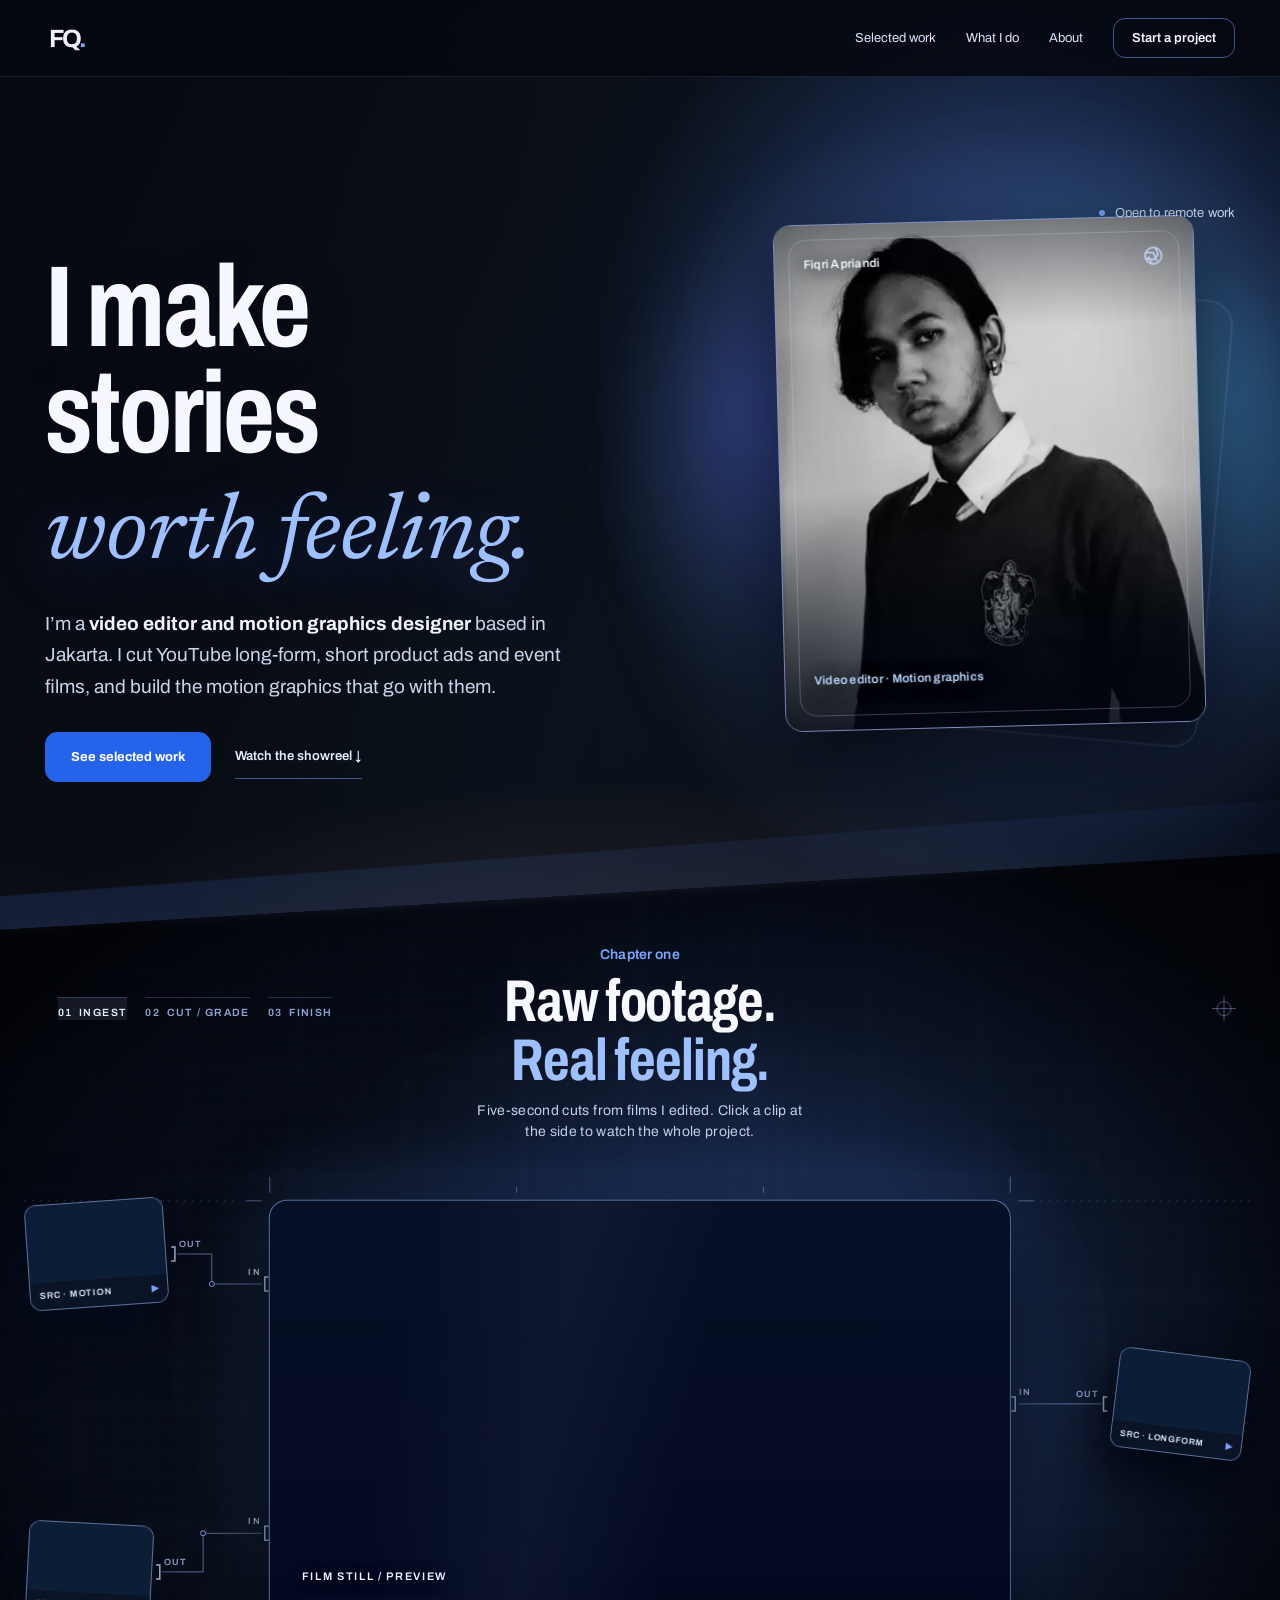
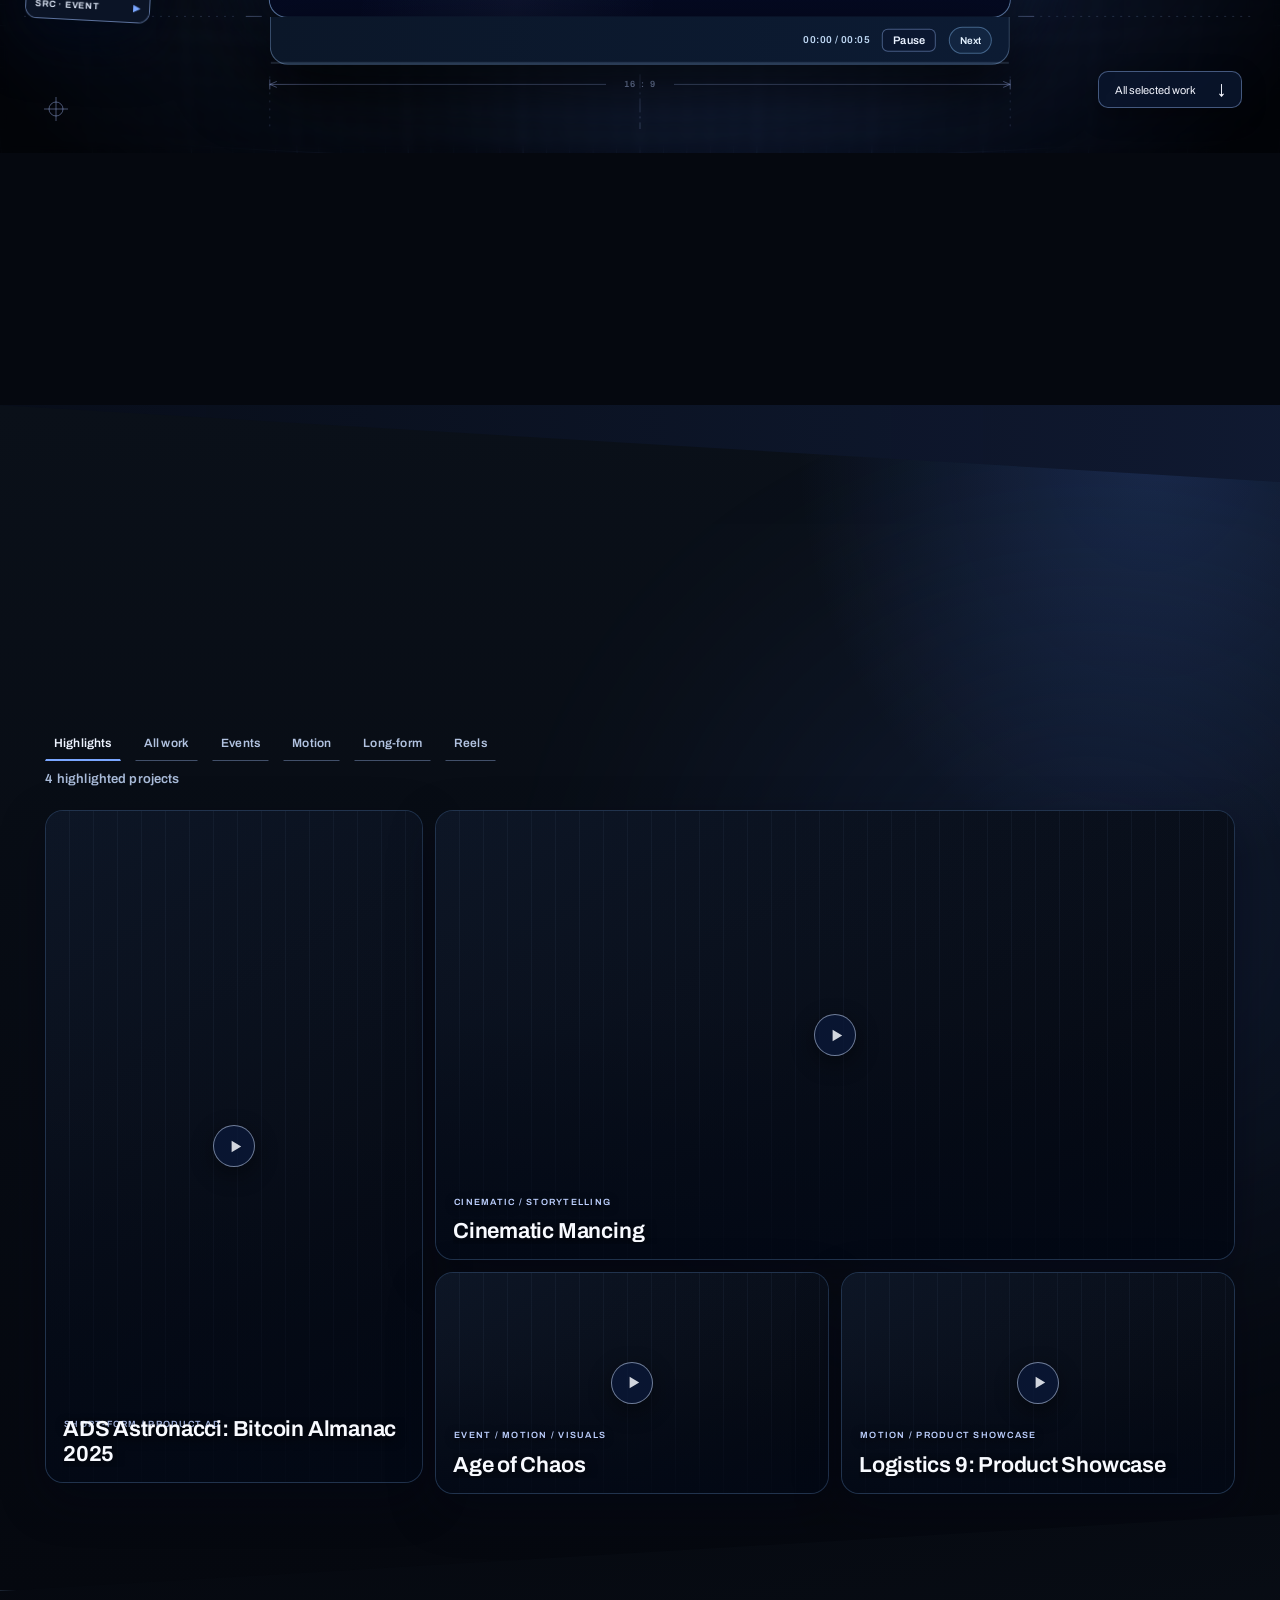
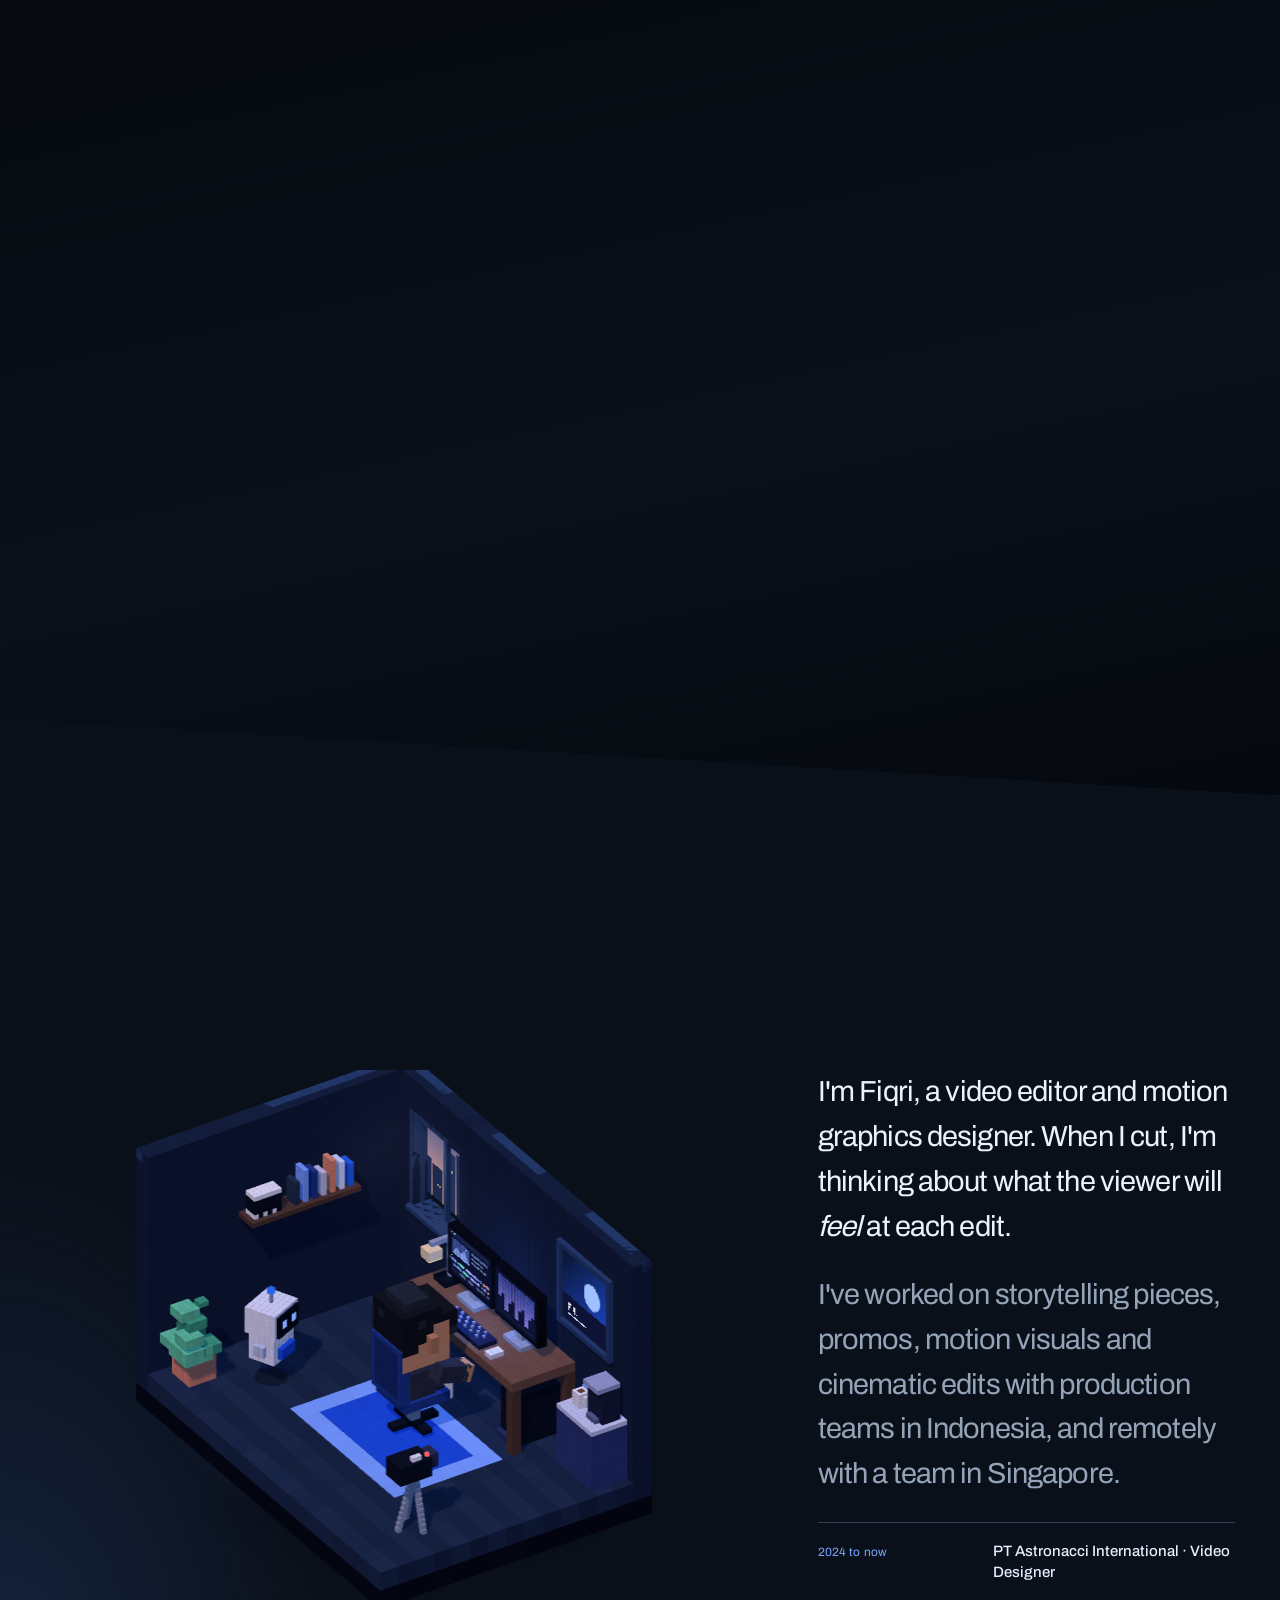
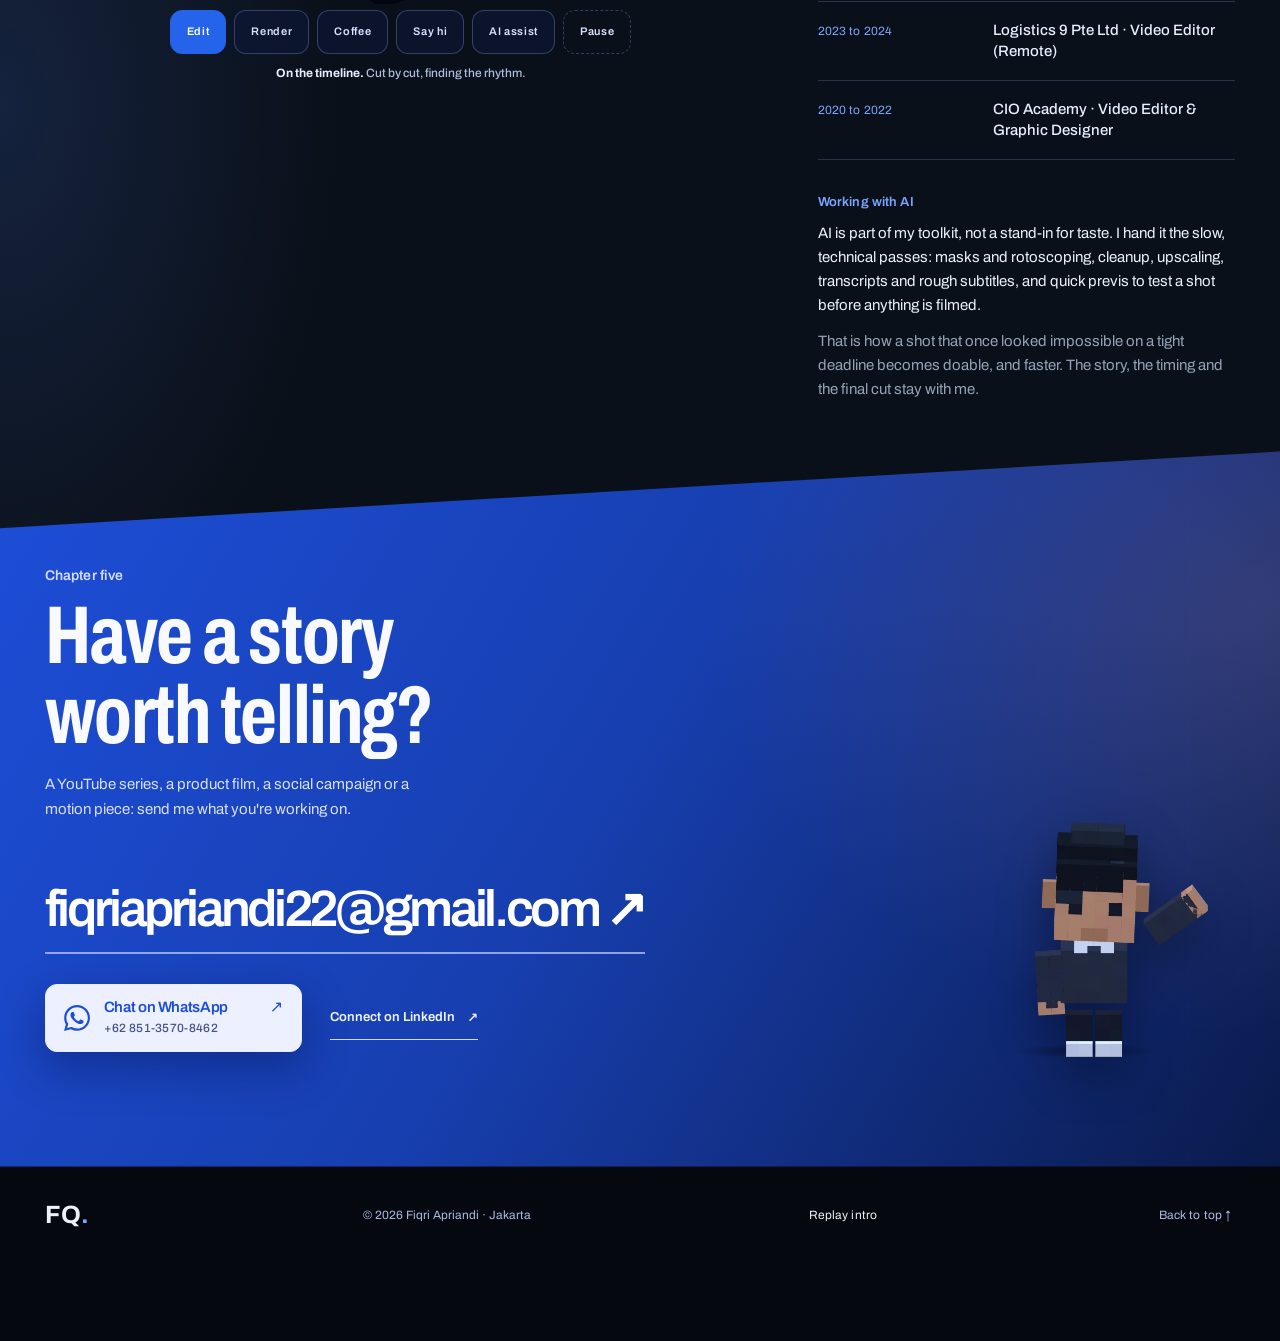
==== index.html @ 91e67065 "Voxel room AI sidekick and a Working with AI note in About A small voxel hover-bot now lives in the " ====
<!doctype html>
<html lang="en"><head>
<meta charset="utf-8"><script>/* Time-of-day mood (dawn / day / dusk / night) from the visitor's clock, set before
paint so there is no flash. ?daypart=day overrides it for review. */(function(){var h=new Date().getHours(),q=/[?&]daypart=(dawn|day|dusk|night)/.exec(location.search);document.documentElement.dataset.daypart=q?q[1]:h>=5&&h<8?"dawn":h>=8&&h<16?"day":h>=16&&h<19?"dusk":"night"})();</script><script>/* Opening titles once per session, never under reduced motion. */(function(){try{if(sessionStorage.getItem("fiqri-intro-seen")==="yes")return}catch(e){}if(matchMedia("(prefers-reduced-motion: reduce)").matches)return;document.documentElement.classList.add("fq-splash-on")})();</script><meta name="viewport" content="width=device-width, initial-scale=1">
<link rel="preconnect" href="https://i.ytimg.com" crossorigin>
<meta name="theme-color" content="#04060a"><meta name="color-scheme" content="dark">
<title>Fiqri Apriandi · Video editor and motion graphics designer, Jakarta</title>
<meta name="description" content="Event films, product ads, YouTube long-form and motion graphics edited by Fiqri Apriandi, a video editor and motion graphics designer in Jakarta, Indonesia.">
<meta name="robots" content="noindex, nofollow">
<meta property="og:title" content="Fiqri Apriandi · Video editor and motion graphics designer"><meta property="og:description" content="Event films, product ads, YouTube long-form and motion graphics, edited in Jakarta."><meta property="og:type" content="website"><meta property="og:url" content="https://fiqriapriandi.art/"><meta property="og:image" content="https://fiqriapriandi.art/assets/og-card.jpg"><meta property="og:image:width" content="1200"><meta property="og:image:height" content="630"><meta property="og:image:alt" content="Fiqri Apriandi, video editor and motion graphics designer: stories worth feeling."><meta name="twitter:card" content="summary_large_image"><meta name="twitter:image" content="https://fiqriapriandi.art/assets/og-card.jpg">
<link rel="icon" type="image/png" sizes="32x32" href="assets/favicon-32.png"><link rel="icon" type="image/png" sizes="192x192" href="assets/icon-192.png"><link rel="apple-touch-icon" href="assets/apple-touch-icon.png">
<link rel="canonical" href="https://fiqriapriandi.art/">
<link rel="preload" href="assets/fonts/archivo-latin-wdth-normal.woff2" as="font" type="font/woff2" crossorigin>
<link rel="stylesheet" href="assets/styles.css?v=f2">
<link rel="stylesheet" href="assets/chapter-one.css?v=f2">
<link rel="stylesheet" href="assets/living-motion.css?v=f2">
<link rel="stylesheet" href="assets/refinement.css?v=f2">
<link rel="stylesheet" href="assets/gallery-rebuild.css?v=1.3.1g">
<link rel="stylesheet" href="assets/chapter-montage.css?v=1.3.2g">
<link rel="preconnect" href="https://www.youtube-nocookie.com" crossorigin>
<link rel="stylesheet" href="assets/showreel-clean.css?v=1.7.1g">
<link rel="stylesheet" href="assets/contact-whatsapp.css?v=1.9.0g">
<link rel="stylesheet" href="assets/mobile-polish.css?v=2.0.0g">
<link rel="stylesheet" href="assets/portrait-flip.css?v=1.1.0g">
<link rel="stylesheet" href="assets/easter-eggs.css?v=1.0.0g">
<link rel="stylesheet" href="assets/color-study-01.css?v=1.0.1g">
<link rel="stylesheet" href="assets/premium-restraint.css?v=2.2.0g">
<link rel="stylesheet" href="assets/electric-cinema.css?v=3.1.0g">
<link rel="stylesheet" href="assets/creators-lab.css?v=1.0.0g">
<link rel="stylesheet" href="assets/craft-refinement.css?v=2.1.0g">
<link rel="stylesheet" href="assets/chapter-blueprint.css?v=1.3.0g">
<link rel="stylesheet" href="assets/voxel-studio.css?v=1.1.0g">
<link rel="stylesheet" href="assets/design-system.css?v=1.3.4p">
<link rel="stylesheet" href="assets/editor-shuttle.css?v=1.0.0">
<link rel="stylesheet" href="assets/section-cuts.css?v=2.0.0">
<link rel="stylesheet" href="assets/splash.css?v=2.0.3p">



<script type="application/ld+json">{"@context":"https://schema.org","@type":"Person","name":"Fiqri Apriandi","jobTitle":"Video Editor and Motion Graphics Designer","homeLocation":{"@type":"Place","name":"Jakarta, Indonesia"},"sameAs":["https://www.linkedin.com/in/fiqri-apriandi-7a69021a4"]}</script>
<script defer src="assets/main.js?v=2.4.0"></script>
<script defer src="assets/chapter-one.js?v=1.6.1"></script>
<script defer src="assets/living-motion.js"></script>
<script defer src="assets/portrait-flip.js?v=1.0.0"></script>
<script defer src="assets/work-gallery.js?v=1.9.0"></script><script defer src="assets/reel-native.js?v=1.0.0"></script><script defer src="assets/chapter-montage.js?v=1.11.0"></script>
<script defer src="assets/easter-eggs.js?v=1.0.0"></script>
<script defer src="assets/electric-cinema.js?v=3.0.0"></script>
<script defer src="assets/creators-lab.js?v=3.3.0"></script>
<script defer src="assets/chapter-blueprint.js?v=1.3.0"></script>
<script defer src="assets/cameos.js?v=2.0.0"></script>
<script defer src="assets/grade-compare.js?v=1.0.0"></script>
<script defer src="assets/editor-shuttle.js?v=1.0.1"></script>
<script defer src="assets/section-cuts.js?v=2.0.0"></script></head>
<body id="top">
<a class="skip" href="#main">Skip to main content</a><div id="progress" class="progress" aria-hidden="true"></div>
<div id="intro" class="fq-splash" aria-label="Opening titles" hidden>
  <div class="fq-splash__half fq-splash__half--top" aria-hidden="true"></div>
  <div class="fq-splash__half fq-splash__half--bottom" aria-hidden="true"></div>
  <div class="fq-splash__stage" aria-hidden="true">
    <div class="fq-splash__topline"><span class="fq-splash__file">fiqri_portfolio_FINAL_final_v7.mp4</span><span class="fq-splash__tc" id="fq-splash-tc">00:00:00:00</span></div>
    <p class="fq-splash__name">Fiqri Apriandi</p>
    <div class="fq-splash__timeline">
      <div class="fq-splash__track"><span class="fq-splash__label">V2</span><span class="fq-splash__lane"><i class="fq-clip fq-clip--title">Title · Fiqri Apriandi</i></span></div>
      <div class="fq-splash__track"><span class="fq-splash__label">V1</span><span class="fq-splash__lane"><i class="fq-clip fq-clip--a"></i><i class="fq-clip fq-clip--b"></i><i class="fq-clip fq-clip--boring">boring part</i><i class="fq-clip fq-clip--c"></i><i class="fq-clip fq-clip--d"></i></span></div>
      <div class="fq-splash__track"><span class="fq-splash__label">A1</span><span class="fq-splash__lane"><i class="fq-clip fq-clip--audio"></i></span></div>
      <span class="fq-splash__heads"><i class="fq-splash__playhead"></i><i class="fq-splash__razor"><svg viewBox="0 0 24 24" width="26" height="26" aria-hidden="true"><g fill="none" stroke="#04060a" stroke-width="4.5" stroke-linecap="round"><circle cx="6" cy="18" r="3"/><circle cx="18" cy="18" r="3"/><path d="M8.2 15.8 18 3M15.8 15.8 6 3"/></g><g fill="none" stroke="#cfe0ff" stroke-width="2" stroke-linecap="round"><circle cx="6" cy="18" r="3"/><circle cx="18" cy="18" r="3"/><path d="M8.2 15.8 18 3M15.8 15.8 6 3"/></g></svg></i></span>
    </div>
    <div class="fq-splash__status"><span id="fq-splash-status">Importing way too much b-roll…</span><span id="fq-splash-pct"></span></div>
    <div class="fq-splash__render"><i></i></div>
  </div>
  <button class="fq-splash__skip" id="skip-intro" type="button">Skip</button>
</div>
<header class="topbar"><div class="shell topinner"><a href="#top" class="logo" aria-label="Fiqri Apriandi home">FQ<i>.</i></a><button id="mobile-menu" class="mobile-menu" type="button" aria-controls="navlinks" aria-expanded="false">Menu</button><nav id="navlinks" class="links" aria-label="Primary navigation"><a href="#work">Selected work</a><a href="#expertise">What I do</a><a href="#about">About</a><a class="nav-cta" href="#contact">Start a project</a></nav></div></header>
<main id="main">
<section class="hero"><div class="hero-ambience" aria-hidden="true"><div class="hero-blob a"></div><div class="hero-blob b"></div></div><div class="shell"><div class="hero-top"><span class="available"><i class="dot" aria-hidden="true"></i> Open to remote work</span></div>
<div class="hero-grid"><div><h1><span class="hero-line">I make</span><span class="hero-line">stories</span><span class="hero-line"><em>worth feeling.</em></span></h1><p>I’m a <strong>video editor and motion graphics designer</strong> based in Jakarta. I cut YouTube long-form, short product ads and event films, and build the motion graphics that go with them.</p><div class="actions"><a class="button" href="#work">See selected work</a><a class="simple-link" href="#cinema-wrap">Watch the showreel ↓</a></div></div>
<div class="poster hero-photo-stage" aria-label="Portrait and visual storytelling disciplines">
  <div class="portrait-halo portrait-halo--a" aria-hidden="true"></div>
  <div class="portrait-halo portrait-halo--b" aria-hidden="true"></div>
  <div class="portrait-card" data-photo-tilt>
    <div class="portrait-card__rotator">
      <div class="portrait-card__face portrait-card__face--front" aria-hidden="false">
        <div class="portrait-card__photo">
          <img src="assets/fiqri-portrait-bw.webp" width="520" height="630" alt="Black-and-white portrait of Fiqri Apriandi" fetchpriority="high" loading="eager" decoding="async">
        </div>
        <div class="portrait-card__glare" aria-hidden="true"></div>
        <div class="portrait-card__outline" aria-hidden="true"></div>
        <div class="portrait-card__heading">
          <span>Fiqri Apriandi</span>
          <svg viewBox="0 0 24 24" width="22" height="22" fill="none" stroke="currentColor" stroke-width="1.6" stroke-linecap="round" stroke-linejoin="round" aria-hidden="true"><circle cx="12" cy="12" r="9"/><path d="m14.5 3.5 2.8 7.5-5.2 5.3-8.6-1.2M3.8 8.2l8.3.6 3.7 8.6M10 20.7l-3.3-7.5"/></svg>
        </div>
        <div class="portrait-card__foot">
          <span>Video editor · Motion graphics</span>
        </div>
      </div>
      <div class="portrait-card__face portrait-card__face--back" aria-hidden="true">
        <p class="portrait-card__back-line">Just a person who loves the art of life.</p>
      </div>
    </div>
    <button class="portrait-card__flip-button" type="button" aria-pressed="false" aria-label="Flip Fiqri's portrait to read a personal note"></button>
  </div>
  <div class="portrait-skills" aria-label="Creative practice">
    <div class="portrait-skill"><svg viewBox="0 0 24 24" fill="none" stroke="currentColor" stroke-width="1.8" stroke-linecap="round" stroke-linejoin="round" aria-hidden="true"><rect x="3" y="5" width="18" height="14" rx="2"/><path d="M7 5 9 2h6l2 3M12 10a3 3 0 1 0 0 6 3 3 0 0 0 0-6"/></svg><span>Capture</span></div>
    <div class="portrait-skill"><svg viewBox="0 0 24 24" fill="none" stroke="currentColor" stroke-width="1.8" stroke-linecap="round" stroke-linejoin="round" aria-hidden="true"><rect x="3" y="4" width="18" height="16" rx="2"/><path d="M7 4v16M17 4v16M3 9h4M3 15h4M17 9h4M17 15h4"/></svg><span>Edit</span></div>
    <div class="portrait-skill"><svg viewBox="0 0 24 24" fill="none" stroke="currentColor" stroke-width="1.8" stroke-linecap="round" stroke-linejoin="round" aria-hidden="true"><path d="M12 2 9 9l-7 3 7 3 3 7 3-7 7-3-7-3z"/></svg><span>Animate</span></div>
  </div>
</div></div></div></section>
<div class="fq-cut" data-dir="left" aria-hidden="true"><i class="fq-cut__plane"></i></div>
<section class="cinema-wrap" id="cinema-wrap" aria-labelledby="cinema-title">
  <div class="cinema-stick">
    <div class="cinema-atmosphere" aria-hidden="true">
      <span class="cinema-orbit cinema-orbit-one"></span>
      <span class="cinema-orbit cinema-orbit-two"></span>
      <span class="cinema-light-streak cinema-light-streak-a"></span>
      <span class="cinema-light-streak cinema-light-streak-b"></span>
      <span class="cinema-spark cinema-spark-a"></span>
      <span class="cinema-spark cinema-spark-b"></span>
    </div>
    <header class="cinema-copy">
      <span class="eyebrow accent cinema-copy-line chapter-mark">Chapter one</span>
      <h2 id="cinema-title"><span class="cinema-copy-line">Raw footage.</span><span class="cinema-copy-line accent">Real feeling.</span></h2>
      <p class="cinema-deck cinema-copy-line">Five-second cuts from films I edited. Click a clip at the side to watch the whole project.</p>
    </header>
    <div class="fq-blueprint" data-phase="capture" aria-label="Production blueprint: each source clip is cut into the main film.">
      <!-- Connectors are measured from the real thumbnails and film frame by
           assets/chapter-blueprint.js, so they stay attached at every size. -->
      <svg class="fq-blueprint__schematic fq-blueprint__links" aria-hidden="true" focusable="false" xmlns="http://www.w3.org/2000/svg"></svg>
      <div class="fq-blueprint__sequence" role="list" aria-label="Editing process advances as you scroll">
        <span role="listitem" data-blueprint-step="capture">01  INGEST</span>
        <span role="listitem" data-blueprint-step="craft">02  CUT / GRADE</span>
        <span role="listitem" data-blueprint-step="deliver">03  FINISH</span>
      </div>
    </div>
    <div class="cinema-frame showreel-shell" aria-label="Five-second random excerpts from Fiqri\u0027s video portfolio" data-video-src="">
      <div class="showreel-visual">
        <div class="showreel-montage" role="group" aria-label="Random samples from published video projects">
          <div class="montage-fallback" aria-hidden="true"></div>
          <div class="montage-stream montage-stream--a" aria-hidden="true"><div id="montage-real-a"></div></div>
          <div class="montage-stream montage-stream--b" aria-hidden="true"><div id="montage-real-b"></div></div>
        </div>
      </div>
      <div class="montage-overlay">
        <div class="montage-title" aria-live="polite"></div>
        <div class="montage-actions">
          <span class="montage-timestamp" aria-label="Preview duration">00:00 / 00:05</span>
          <button type="button" class="montage-pause" aria-pressed="false" aria-label="Pause the previews"><span aria-hidden="true">Pause</span></button><button type="button" class="montage-skip" aria-label="Skip to another project"><span aria-hidden="true">Next</span></button>
        </div>
        <div class="montage-progress" role="progressbar" aria-label="Preview progress" aria-valuemin="0" aria-valuemax="5" aria-valuenow="0"><span></span></div>
      </div>
    </div>
    <div class="float-reel-card float-reel-card--one" data-project-link="bitcoin-almanac" data-float-depth="1">
      <div class="float-reel-card__inner">
        <div class="float-reel-card__media float-reel-card__media--product" data-video-src="">
          <img class="float-reel-card__poster" width="480" height="360" src="https://i.ytimg.com/vi/DkounxK31EU/hqdefault.jpg" alt="" loading="lazy" decoding="async">
          <video muted loop playsinline preload="none" hidden aria-hidden="true"></video>
          <div class="float-reel-card__placeholder"><span class="float-geometric float-geometric--book" aria-hidden="true"></span></div>
        </div>
        <div class="float-reel-card__meta"><span>SRC · MOTION</span><span class="float-reel-card__go" aria-hidden="true">▶</span></div>
        <button class="float-reel-card__open" type="button" data-open-project="bitcoin-almanac" aria-label="Watch product motion: ADS Astronacci: Bitcoin Almanac 2025"></button>
      </div>
    </div>
    <div class="float-reel-card float-reel-card--two" data-project-link="cinematic-mancing" data-float-depth="2">
      <div class="float-reel-card__inner">
        <div class="float-reel-card__media float-reel-card__media--story" data-video-src="">
          <img class="float-reel-card__poster" width="480" height="360" src="https://i.ytimg.com/vi/c7GCJP2GcEE/hqdefault.jpg" alt="" loading="lazy" decoding="async">
          <video muted loop playsinline preload="none" hidden aria-hidden="true"></video>
          <div class="float-reel-card__placeholder"><span class="float-geometric float-geometric--story" aria-hidden="true"></span></div>
        </div>
        <div class="float-reel-card__meta"><span>SRC · LONGFORM</span><span class="float-reel-card__go" aria-hidden="true">▶</span></div>
        <button class="float-reel-card__open" type="button" data-open-project="cinematic-mancing" aria-label="Watch editorial story: Cinematic Mancing"></button>
      </div>
    </div>
    <div class="float-reel-card float-reel-card--three" data-project-link="age-of-chaos" data-float-depth="3">
      <div class="float-reel-card__inner">
        <div class="float-reel-card__media float-reel-card__media--event" data-video-src="">
          <img class="float-reel-card__poster" width="480" height="360" src="https://i.ytimg.com/vi/c9wCgrjlUhk/hqdefault.jpg" alt="" loading="lazy" decoding="async">
          <video muted loop playsinline preload="none" hidden aria-hidden="true"></video>
          <div class="float-reel-card__placeholder"><span class="float-geometric float-geometric--event" aria-hidden="true"></span></div>
        </div>
        <div class="float-reel-card__meta"><span>SRC · EVENT</span><span class="float-reel-card__go" aria-hidden="true">▶</span></div>
        <button class="float-reel-card__open" type="button" data-open-project="age-of-chaos" aria-label="Explore event film: Age of Chaos"></button>
      </div>
    </div>
    <div class="cinema-footer">
      
      <a class="cinema-view-work" href="#work">All selected work <span aria-hidden="true">↓</span></a>
      
    </div>
  </div>
</section>
<div class="fq-cut" data-dir="right" aria-hidden="true"><i class="fq-cut__plane"></i></div>
<section class="section selected-work gallery-collage" id="work" data-gallery-mode="highlights" aria-labelledby="work-title">
  <div class="shell">
    <div class="section-header reveal">
      <div><span class="eyebrow accent chapter-mark">Chapter two</span><h2 id="work-title">Work that<br>moves people.</h2></div>
      <p class="section-lead">Event visuals, product ads, YouTube long-form and short reels, made with teams in Indonesia and Singapore.</p>
    </div>
    <div class="filterbar" role="group" aria-label="Filter portfolio projects">
      <button class="filter" type="button" aria-pressed="true" data-filter="highlights">Highlights</button>
      <button class="filter" type="button" aria-pressed="false" data-filter="all">All work</button>
      <button class="filter" type="button" aria-pressed="false" data-filter="event">Events</button>
      <button class="filter" type="button" aria-pressed="false" data-filter="motion">Motion</button>
      <button class="filter" type="button" aria-pressed="false" data-filter="longform">Long-form</button>
      <button class="filter" type="button" aria-pressed="false" data-filter="reels">Reels</button>
    </div>
    <p class="work-filter-status" aria-live="polite"><span id="work-count">4</span><span data-count-label> highlighted projects</span></p>
    <div class="work-grid">
<article class="work-card reveal is-featured" data-project="bitcoin-almanac" data-categories="reels motion" data-featured="true" data-format="portrait" data-type="video" data-title="ADS Astronacci: Bitcoin Almanac 2025" data-status="published">
  <div class="work-media book" data-video-src="" data-poster-src="https://i.ytimg.com/vi/DkounxK31EU/maxresdefault.jpg" data-youtube-id="DkounxK31EU" data-youtube-start="0">
    <img class="work-poster" width="1280" height="720" src="https://i.ytimg.com/vi/DkounxK31EU/maxresdefault.jpg" alt="" loading="eager" decoding="async" data-youtube-thumb="DkounxK31EU">
    <span class="work-play-cue" aria-hidden="true"><svg viewBox="0 0 24 24" width="24" height="24"><path d="m9 6 10 6-10 6z" fill="currentColor"/></svg></span>
    <video class="project-video" muted playsinline loop preload="none" hidden aria-hidden="true"></video>
    <span class="serial">SHORT-FORM / PRODUCT AD</span>
    <div class="art">ADS Astronacci<br><small>Bitcoin Almanac 2025</small></div>
    <span class="work-media-action" aria-hidden="true">Watch video</span>
    <button class="work-trigger" type="button" data-open="video" aria-label="Watch video: ADS Astronacci: Bitcoin Almanac 2025"></button>
  </div>
  <div class="work-meta"><span>SHORT-FORM / PRODUCT AD</span><span>2025</span></div>
  <div class="work-titleline"><h3>ADS Astronacci: Bitcoin Almanac 2025</h3><span class="work-featured">Highlight</span></div>
  <p>Product-focused short-form edit featuring the Bitcoin Almanac campaign.</p>
</article>
<article class="work-card reveal is-featured" data-project="cinematic-mancing" data-categories="longform" data-featured="true" data-format="landscape" data-type="video" data-title="Cinematic Mancing" data-status="published">
  <div class="work-media story" data-video-src="" data-poster-src="https://i.ytimg.com/vi/c7GCJP2GcEE/maxresdefault.jpg" data-youtube-id="c7GCJP2GcEE" data-youtube-start="0">
    <img class="work-poster" width="1280" height="720" src="https://i.ytimg.com/vi/c7GCJP2GcEE/maxresdefault.jpg" alt="" loading="eager" decoding="async" data-youtube-thumb="c7GCJP2GcEE">
    <span class="work-play-cue" aria-hidden="true"><svg viewBox="0 0 24 24" width="24" height="24"><path d="m9 6 10 6-10 6z" fill="currentColor"/></svg></span>
    <video class="project-video" muted playsinline loop preload="none" hidden aria-hidden="true"></video>
    <span class="serial">CINEMATIC / STORYTELLING</span>
    <div class="art">Cinematic Mancing</div>
    <span class="work-media-action" aria-hidden="true">Watch video</span>
    <button class="work-trigger" type="button" data-open="video" aria-label="Watch video: Cinematic Mancing"></button>
  </div>
  <div class="work-meta"><span>CINEMATIC / STORYTELLING</span><span>VIDEO</span></div>
  <div class="work-titleline"><h3>Cinematic Mancing</h3><span class="work-featured">Highlight</span></div>
  <p>A cinematic long-form video driven by visual rhythm and atmosphere.</p>
</article>
<article class="work-card reveal is-featured" data-project="age-of-chaos" data-categories="event motion" data-featured="true" data-format="event" data-type="event" data-title="Age of Chaos" data-status="published">
  <div class="work-media event" data-video-src="" data-poster-src="https://i.ytimg.com/vi/c9wCgrjlUhk/maxresdefault.jpg" data-youtube-id="c9wCgrjlUhk" data-youtube-start="0">
    <img class="work-poster" width="1280" height="720" src="https://i.ytimg.com/vi/c9wCgrjlUhk/maxresdefault.jpg" alt="" loading="eager" decoding="async" data-youtube-thumb="c9wCgrjlUhk">
    <span class="work-play-cue" aria-hidden="true"><svg viewBox="0 0 24 24" width="24" height="24"><path d="m9 6 10 6-10 6z" fill="currentColor"/></svg></span>
    <video class="project-video" muted playsinline loop preload="none" hidden aria-hidden="true"></video>
    <span class="serial">EVENT / MOTION / VISUALS</span>
    <div class="art">Age of Chaos</div>
    <span class="work-media-action" aria-hidden="true">Open event</span>
    <button class="work-trigger" type="button" data-open="event" aria-label="Explore event: Age of Chaos"></button>
  </div>
  <div class="work-meta"><span>EVENT / MOTION / VISUALS</span><span>2025</span></div>
  <div class="work-titleline"><h3>Age of Chaos</h3><span class="work-featured">Highlight</span></div>
  <p>Event banner film, stage imagery and crew documentation in one project.</p>
</article>
<article class="work-card reveal is-featured" data-project="logistics-nine" data-categories="motion" data-featured="true" data-format="landscape" data-type="video" data-title="Logistics 9: Product Showcase" data-status="published">
  <div class="work-media logistics" data-video-src="" data-poster-src="https://i.ytimg.com/vi/kEtoqcHMs1c/maxresdefault.jpg" data-youtube-id="kEtoqcHMs1c" data-youtube-start="0">
    <img class="work-poster" width="1280" height="720" src="https://i.ytimg.com/vi/kEtoqcHMs1c/maxresdefault.jpg" alt="" loading="eager" decoding="async" data-youtube-thumb="kEtoqcHMs1c">
    <span class="work-play-cue" aria-hidden="true"><svg viewBox="0 0 24 24" width="24" height="24"><path d="m9 6 10 6-10 6z" fill="currentColor"/></svg></span>
    <video class="project-video" muted playsinline loop preload="none" hidden aria-hidden="true"></video>
    <span class="serial">MOTION / PRODUCT SHOWCASE</span>
    <div class="art">Logistics 9<br><small>Product Showcase</small></div>
    <span class="work-media-action" aria-hidden="true">Watch video</span>
    <button class="work-trigger" type="button" data-open="video" aria-label="Watch video: Logistics 9: Product Showcase"></button>
  </div>
  <div class="work-meta"><span>MOTION / PRODUCT SHOWCASE</span><span>2023–2024</span></div>
  <div class="work-titleline"><h3>Logistics 9: Product Showcase</h3><span class="work-featured">Highlight</span></div>
  <p>Product showcase and branded motion editing for Logistics 9.</p>
</article>
<article class="work-card reveal" hidden data-project="yiwu-market-tour" data-categories="longform" data-featured="false" data-format="landscape" data-type="video" data-title="Logistics 9: Yiwu Market Tour VLOG" data-status="published">
  <div class="work-media logistics" data-video-src="" data-poster-src="https://i.ytimg.com/vi/X4biFwBPwRg/maxresdefault.jpg" data-youtube-id="X4biFwBPwRg" data-youtube-start="0">
    <img class="work-poster" width="1280" height="720" src="https://i.ytimg.com/vi/X4biFwBPwRg/maxresdefault.jpg" alt="" loading="lazy" decoding="async" data-youtube-thumb="X4biFwBPwRg">
    <span class="work-play-cue" aria-hidden="true"><svg viewBox="0 0 24 24" width="24" height="24"><path d="m9 6 10 6-10 6z" fill="currentColor"/></svg></span>
    <video class="project-video" muted playsinline loop preload="none" hidden aria-hidden="true"></video>
    <span class="serial">VLOG / LONG-FORM</span>
    <div class="art">Logistics 9<br><small>Yiwu Market Tour VLOG</small></div>
    <span class="work-media-action" aria-hidden="true">Watch video</span>
    <button class="work-trigger" type="button" data-open="video" aria-label="Watch video: Logistics 9: Yiwu Market Tour VLOG"></button>
  </div>
  <div class="work-meta"><span>VLOG / LONG-FORM</span><span>VIDEO</span></div>
  <div class="work-titleline"><h3>Logistics 9: Yiwu Market Tour VLOG</h3></div>
  <p>Yiwu market tour VLOG for Logistics 9.</p>
</article>
<article class="work-card reveal" hidden data-project="astronacci-nfp" data-categories="reels" data-featured="false" data-format="portrait" data-type="video" data-title="Astronacci: NFP 100%" data-status="published">
  <div class="work-media shorts" data-video-src="" data-poster-src="https://i.ytimg.com/vi/E2D5KPuhug0/maxresdefault.jpg" data-youtube-id="E2D5KPuhug0" data-youtube-start="0">
    <img class="work-poster" width="1280" height="720" src="https://i.ytimg.com/vi/E2D5KPuhug0/maxresdefault.jpg" alt="" loading="lazy" decoding="async" data-youtube-thumb="E2D5KPuhug0">
    <span class="work-play-cue" aria-hidden="true"><svg viewBox="0 0 24 24" width="24" height="24"><path d="m9 6 10 6-10 6z" fill="currentColor"/></svg></span>
    <video class="project-video" muted playsinline loop preload="none" hidden aria-hidden="true"></video>
    <span class="serial">REELS / ASTRONACCI</span>
    <div class="art">Astronacci<br><small>NFP 100%</small></div>
    <span class="work-media-action" aria-hidden="true">Watch video</span>
    <button class="work-trigger" type="button" data-open="video" aria-label="Watch video: Astronacci: NFP 100%"></button>
  </div>
  <div class="work-meta"><span>REELS / ASTRONACCI</span><span>VIDEO</span></div>
  <div class="work-titleline"><h3>Astronacci: NFP 100%</h3></div>
  <p>Instagram Reels edit around the NFP 100% topic.</p>
</article>
<article class="work-card reveal" hidden data-project="garden-set" data-categories="reels" data-featured="false" data-format="portrait" data-type="video" data-title="Logistics 9: Garden Set" data-status="published">
  <div class="work-media logistics" data-video-src="" data-poster-src="https://i.ytimg.com/vi/wvAc12hybog/maxresdefault.jpg" data-youtube-id="wvAc12hybog" data-youtube-start="0">
    <img class="work-poster" width="1280" height="720" src="https://i.ytimg.com/vi/wvAc12hybog/maxresdefault.jpg" alt="" loading="lazy" decoding="async" data-youtube-thumb="wvAc12hybog">
    <span class="work-play-cue" aria-hidden="true"><svg viewBox="0 0 24 24" width="24" height="24"><path d="m9 6 10 6-10 6z" fill="currentColor"/></svg></span>
    <video class="project-video" muted playsinline loop preload="none" hidden aria-hidden="true"></video>
    <span class="serial">SHOWREEL / SHORT-FORM</span>
    <div class="art">Logistics 9<br><small>Garden Set</small></div>
    <span class="work-media-action" aria-hidden="true">Watch video</span>
    <button class="work-trigger" type="button" data-open="video" aria-label="Watch video: Logistics 9: Garden Set"></button>
  </div>
  <div class="work-meta"><span>SHOWREEL / SHORT-FORM</span><span>VIDEO</span></div>
  <div class="work-titleline"><h3>Logistics 9: Garden Set</h3></div>
  <p>Vertical product reel featuring a garden set.</p>
</article>
<article class="work-card reveal" hidden data-project="custom-packaging" data-categories="reels" data-featured="false" data-format="portrait" data-type="video" data-title="Logistics 9: Custom Packaging" data-status="published">
  <div class="work-media logistics" data-video-src="" data-poster-src="https://i.ytimg.com/vi/9IurjSDUGdQ/maxresdefault.jpg" data-youtube-id="9IurjSDUGdQ" data-youtube-start="0">
    <img class="work-poster" width="1280" height="720" src="https://i.ytimg.com/vi/9IurjSDUGdQ/maxresdefault.jpg" alt="" loading="lazy" decoding="async" data-youtube-thumb="9IurjSDUGdQ">
    <span class="work-play-cue" aria-hidden="true"><svg viewBox="0 0 24 24" width="24" height="24"><path d="m9 6 10 6-10 6z" fill="currentColor"/></svg></span>
    <video class="project-video" muted playsinline loop preload="none" hidden aria-hidden="true"></video>
    <span class="serial">SHOWREEL / SHORT-FORM</span>
    <div class="art">Logistics 9<br><small>Custom Packaging</small></div>
    <span class="work-media-action" aria-hidden="true">Watch video</span>
    <button class="work-trigger" type="button" data-open="video" aria-label="Watch video: Logistics 9: Custom Packaging"></button>
  </div>
  <div class="work-meta"><span>SHOWREEL / SHORT-FORM</span><span>VIDEO</span></div>
  <div class="work-titleline"><h3>Logistics 9: Custom Packaging</h3></div>
  <p>Vertical product reel featuring custom packaging.</p>
</article>
<article class="work-card reveal" hidden data-project="counter-trend" data-categories="event motion" data-featured="false" data-format="event" data-type="event" data-title="Counter Trend" data-status="published">
  <div class="work-media event" data-video-src="" data-poster-src="https://i.ytimg.com/vi/e4LDw8UeBVM/maxresdefault.jpg" data-youtube-id="e4LDw8UeBVM" data-youtube-start="0">
    <img class="work-poster" width="1280" height="720" src="https://i.ytimg.com/vi/e4LDw8UeBVM/maxresdefault.jpg" alt="" loading="lazy" decoding="async" data-youtube-thumb="e4LDw8UeBVM">
    <span class="work-play-cue" aria-hidden="true"><svg viewBox="0 0 24 24" width="24" height="24"><path d="m9 6 10 6-10 6z" fill="currentColor"/></svg></span>
    <video class="project-video" muted playsinline loop preload="none" hidden aria-hidden="true"></video>
    <span class="serial">EVENT / LOOP / TALKSHOW</span>
    <div class="art">Counter Trend</div>
    <span class="work-media-action" aria-hidden="true">Open event</span>
    <button class="work-trigger" type="button" data-open="event" aria-label="Explore event: Counter Trend"></button>
  </div>
  <div class="work-meta"><span>EVENT / LOOP / TALKSHOW</span><span>VIDEO</span></div>
  <div class="work-titleline"><h3>Counter Trend</h3></div>
  <p>Looping event visuals, speaker segment, talkshow content, and venue documentation.</p>
</article>
<article class="work-card reveal" hidden data-project="heavenly-whisper" data-categories="event motion" data-featured="false" data-format="event" data-type="event" data-title="Heavenly Whisper" data-status="published">
  <div class="work-media premiere" data-video-src="" data-poster-src="https://i.ytimg.com/vi/ydwCKwjdPHI/maxresdefault.jpg" data-youtube-id="ydwCKwjdPHI" data-youtube-start="0">
    <img class="work-poster" width="1280" height="720" src="https://i.ytimg.com/vi/ydwCKwjdPHI/maxresdefault.jpg" alt="" loading="lazy" decoding="async" data-youtube-thumb="ydwCKwjdPHI">
    <span class="work-play-cue" aria-hidden="true"><svg viewBox="0 0 24 24" width="24" height="24"><path d="m9 6 10 6-10 6z" fill="currentColor"/></svg></span>
    <video class="project-video" muted playsinline loop preload="none" hidden aria-hidden="true"></video>
    <span class="serial">EVENT / BUMPER / MUSIC VIDEO</span>
    <div class="art">Heavenly Whisper</div>
    <span class="work-media-action" aria-hidden="true">Open event</span>
    <button class="work-trigger" type="button" data-open="event" aria-label="Explore event: Heavenly Whisper"></button>
  </div>
  <div class="work-meta"><span>EVENT / BUMPER / MUSIC VIDEO</span><span>VIDEO</span></div>
  <div class="work-titleline"><h3>Heavenly Whisper</h3></div>
  <p>Event bumper and accompanying music video in one project.</p>
</article>
<article class="work-card reveal" hidden data-project="ihsg-the-movie" data-categories="longform" data-featured="false" data-format="landscape" data-type="video" data-title="IHSG The Movie" data-status="published">
  <div class="work-media story" data-video-src="" data-poster-src="https://i.ytimg.com/vi/a4KcABEH4XI/maxresdefault.jpg" data-youtube-id="a4KcABEH4XI" data-youtube-start="14">
    <img class="work-poster" width="1280" height="720" src="https://i.ytimg.com/vi/a4KcABEH4XI/maxresdefault.jpg" alt="" loading="lazy" decoding="async" data-youtube-thumb="a4KcABEH4XI">
    <span class="work-play-cue" aria-hidden="true"><svg viewBox="0 0 24 24" width="24" height="24"><path d="m9 6 10 6-10 6z" fill="currentColor"/></svg></span>
    <video class="project-video" muted playsinline loop preload="none" hidden aria-hidden="true"></video>
    <span class="serial">LONG-FORM / EDITORIAL</span>
    <div class="art">IHSG The Movie</div>
    <span class="work-media-action" aria-hidden="true">Watch video</span>
    <button class="work-trigger" type="button" data-open="video" aria-label="Watch video: IHSG The Movie"></button>
  </div>
  <div class="work-meta"><span>LONG-FORM / EDITORIAL</span><span>VIDEO</span></div>
  <div class="work-titleline"><h3>IHSG The Movie</h3></div>
  <p>Long-form editorial video.</p>
</article>
<article class="work-card reveal" hidden data-project="podtrade-suli" data-categories="longform" data-featured="false" data-format="landscape" data-type="video" data-title="Podtrade: Suli" data-status="published">
  <div class="work-media story" data-video-src="" data-poster-src="https://i.ytimg.com/vi/CNrT59yeqJo/maxresdefault.jpg" data-youtube-id="CNrT59yeqJo" data-youtube-start="9">
    <img class="work-poster" width="1280" height="720" src="https://i.ytimg.com/vi/CNrT59yeqJo/maxresdefault.jpg" alt="" loading="lazy" decoding="async" data-youtube-thumb="CNrT59yeqJo">
    <span class="work-play-cue" aria-hidden="true"><svg viewBox="0 0 24 24" width="24" height="24"><path d="m9 6 10 6-10 6z" fill="currentColor"/></svg></span>
    <video class="project-video" muted playsinline loop preload="none" hidden aria-hidden="true"></video>
    <span class="serial">LONG-FORM / PODCAST</span>
    <div class="art">Podtrade<br><small>Suli</small></div>
    <span class="work-media-action" aria-hidden="true">Watch video</span>
    <button class="work-trigger" type="button" data-open="video" aria-label="Watch video: Podtrade: Suli"></button>
  </div>
  <div class="work-meta"><span>LONG-FORM / PODCAST</span><span>VIDEO</span></div>
  <div class="work-titleline"><h3>Podtrade: Suli</h3></div>
  <p>Long-form Podtrade episode with Suli.</p>
</article>
<article class="work-card reveal" hidden data-project="matarakyat-talking-head" data-categories="longform" data-featured="false" data-format="landscape" data-type="video" data-title="Talking Head: Matarakyat" data-status="published">
  <div class="work-media story" data-video-src="" data-poster-src="https://i.ytimg.com/vi/GPOzjdHp2xA/maxresdefault.jpg" data-youtube-id="GPOzjdHp2xA" data-youtube-start="0">
    <img class="work-poster" width="1280" height="720" src="https://i.ytimg.com/vi/GPOzjdHp2xA/maxresdefault.jpg" alt="" loading="lazy" decoding="async" data-youtube-thumb="GPOzjdHp2xA">
    <span class="work-play-cue" aria-hidden="true"><svg viewBox="0 0 24 24" width="24" height="24"><path d="m9 6 10 6-10 6z" fill="currentColor"/></svg></span>
    <video class="project-video" muted playsinline loop preload="none" hidden aria-hidden="true"></video>
    <span class="serial">LONG-FORM / TALKING HEAD</span>
    <div class="art">Talking Head<br><small>Matarakyat</small></div>
    <span class="work-media-action" aria-hidden="true">Watch video</span>
    <button class="work-trigger" type="button" data-open="video" aria-label="Watch video: Talking Head: Matarakyat"></button>
  </div>
  <div class="work-meta"><span>LONG-FORM / TALKING HEAD</span><span>VIDEO</span></div>
  <div class="work-titleline"><h3>Talking Head: Matarakyat</h3></div>
  <p>Talking-head editing for Matarakyat.</p>
</article>
<article class="work-card reveal" hidden data-project="a-club-wrapped-2025" data-categories="motion reels" data-featured="false" data-format="portrait" data-type="video" data-title="A-CLUB Wrapped 2025" data-status="published">
  <div class="work-media book" data-video-src="" data-poster-src="https://i.ytimg.com/vi/XWBZalMYO-A/maxresdefault.jpg" data-youtube-id="XWBZalMYO-A" data-youtube-start="0">
    <img class="work-poster" width="1280" height="720" src="https://i.ytimg.com/vi/XWBZalMYO-A/maxresdefault.jpg" alt="" loading="lazy" decoding="async" data-youtube-thumb="XWBZalMYO-A">
    <span class="work-play-cue" aria-hidden="true"><svg viewBox="0 0 24 24" width="24" height="24"><path d="m9 6 10 6-10 6z" fill="currentColor"/></svg></span>
    <video class="project-video" muted playsinline loop preload="none" hidden aria-hidden="true"></video>
    <span class="serial">MOTION / YEAR IN REVIEW</span>
    <div class="art">A-CLUB<br><small>Wrapped 2025</small></div>
    <span class="work-media-action" aria-hidden="true">Watch video</span>
    <button class="work-trigger" type="button" data-open="video" aria-label="Watch video: A-CLUB Wrapped 2025"></button>
  </div>
  <div class="work-meta"><span>MOTION / YEAR IN REVIEW</span><span>2025</span></div>
  <div class="work-titleline"><h3>A-CLUB Wrapped 2025</h3></div>
  <p>A vertical year-in-review motion graphics video for A-CLUB.</p>
</article>
<article class="work-card reveal" hidden data-project="know-more-about-me-2024" data-categories="longform archive" data-featured="false" data-format="landscape" data-type="video" data-title="Know More Bout Me (2024)" data-status="published">
  <div class="work-media shorts" data-video-src="" data-poster-src="https://i.ytimg.com/vi/hEhRkIbH-Pg/maxresdefault.jpg" data-youtube-id="hEhRkIbH-Pg" data-youtube-start="0">
    <img class="work-poster" width="1280" height="720" src="https://i.ytimg.com/vi/hEhRkIbH-Pg/maxresdefault.jpg" alt="" loading="lazy" decoding="async" data-youtube-thumb="hEhRkIbH-Pg">
    <span class="work-play-cue" aria-hidden="true"><svg viewBox="0 0 24 24" width="24" height="24"><path d="m9 6 10 6-10 6z" fill="currentColor"/></svg></span>
    <video class="project-video" muted playsinline loop preload="none" hidden aria-hidden="true"></video>
    <span class="serial">PERSONAL / CREATIVE ARCHIVE</span>
    <div class="art">Know More Bout Me<br><small>2024</small></div>
    <span class="work-media-action" aria-hidden="true">Watch video</span>
    <button class="work-trigger" type="button" data-open="video" aria-label="Watch video: Know More Bout Me (2024)"></button>
  </div>
  <div class="work-meta"><span>PERSONAL / CREATIVE ARCHIVE</span><span>2024</span></div>
  <div class="work-titleline"><h3>Know More Bout Me (2024)</h3></div>
  <p>Personal portfolio video from 2024.</p>
</article>
</div>
  </div>
</section>
<div class="fq-cut" data-dir="left" aria-hidden="true"><i class="fq-cut__plane"></i></div>
<dialog id="event-dialog" class="portfolio-dialog event-dialog" aria-labelledby="event-dialog-title">
  <div class="dialog-layout">
    <header class="dialog-bar"><span class="eyebrow accent">EVENT CASE STUDY</span><button type="button" class="dialog-close" data-close-dialog aria-label="Close event details">Close <span aria-hidden="true">×</span></button></header>
    <div class="dialog-intro">
      <div><span class="eyebrow" id="event-dialog-year">EVENT</span><h2 id="event-dialog-title">Event</h2></div>
      <p id="event-dialog-summary"></p>
    </div>
    <div class="event-feature-player" id="event-feature-player">
      <img id="event-feature-poster" width="1280" height="720" alt="" loading="lazy">
      <div class="event-feature-shade" aria-hidden="true"></div>
      <button type="button" id="event-main-play" class="event-feature-play"><span aria-hidden="true">▶</span><span id="event-main-play-label">Play event film</span></button>
      <div class="event-feature-empty" id="event-feature-empty" hidden>Event video coming soon</div>
    </div>
    <a id="event-video-external" class="event-video-external" target="_blank" rel="noopener noreferrer" href="#" hidden>Watch on YouTube ↗</a>
    <div class="event-section-heading" id="event-videos-heading"><h3>Videos &amp; motion assets</h3><span id="event-video-count"></span></div>
    <div id="event-video-list" class="event-video-list" aria-label="Videos in this event"></div>
    <section id="event-photo-section" class="event-photo-section">
      <div class="event-section-heading"><h3>Behind the scenes &amp; visuals</h3><span id="event-photo-count"></span></div>
      <div id="event-photo-list" class="event-photo-list"></div>
    </section>
    <div class="event-project-context"><h3>Creative work</h3><p id="event-dialog-contribution"></p></div>
  </div>
</dialog>
<dialog id="video-dialog" class="portfolio-dialog video-dialog" aria-labelledby="video-dialog-title">
  <div class="dialog-layout">
    <header class="dialog-bar"><span class="eyebrow accent">SELECTED VIDEO</span><button type="button" class="dialog-close" data-close-dialog aria-label="Close video player">Close <span aria-hidden="true">×</span></button></header>
    <h2 id="video-dialog-title">Video project</h2>
    <div class="video-player-frame"><video id="video-player" controls playsinline preload="metadata" hidden></video>
    <iframe id="youtube-player" title="YouTube portfolio video" loading="lazy" allow="accelerometer; autoplay; encrypted-media; gyroscope; picture-in-picture; web-share" referrerpolicy="strict-origin-when-cross-origin" allowfullscreen hidden></iframe>
    <div class="video-awaiting" id="video-awaiting"><span>Film preview</span><strong>Video coming soon.</strong><p>The player is ready for the final edit.</p></div></div>
    <figure class="grade-compare" id="grade-compare" hidden>
      <h3 class="grade-compare__title">Colour grade</h3>
      <div class="grade-compare__frame">
        <img class="grade-compare__after" alt="" width="1280" height="720" loading="lazy" decoding="async">
        <img class="grade-compare__before" alt="" width="1280" height="720" loading="lazy" decoding="async">
        <span class="grade-compare__label grade-compare__label--before" aria-hidden="true">Raw</span>
        <span class="grade-compare__label grade-compare__label--after" aria-hidden="true">Graded</span>
        <span class="grade-compare__handle" aria-hidden="true"></span>
        <input class="grade-compare__range" type="range" min="0" max="100" value="50" aria-label="Slide to compare the raw frame with the graded frame">
      </div>
    </figure>
    <p class="video-dialog-description" id="video-dialog-description"></p>
    <a id="video-external-link" class="video-external-link" href="#" target="_blank" rel="noopener noreferrer" hidden>Watch on YouTube ↗</a>
  </div>
</dialog>
<section class="section expertise" id="expertise"><div class="shell"><div class="section-header reveal"><div><span class="eyebrow accent chapter-mark">Chapter three</span><h2>What I bring<br>to a project.</h2></div><p class="section-lead">Editing is most of my work. Motion graphics and design support it.</p></div>
<div class="crafts">
  <article class="craft craft--lead reveal">
    <div class="craft__copy"><h3>Video editing</h3><p>YouTube long-form and short-form ads. I cut for pacing first, then do the sound design, the colour grade and the exports each platform needs.</p></div>
    <div class="craft__work">
      <button class="craft__clip" type="button" data-open-project="cinematic-mancing" aria-label="Watch Cinematic Mancing"><span class="craft__frame"><img src="https://i.ytimg.com/vi/c7GCJP2GcEE/hqdefault.jpg" alt="" width="480" height="360" loading="lazy" decoding="async"></span><span class="craft__name">Cinematic Mancing</span><span class="craft__kind">Long-form</span></button>
      <button class="craft__clip" type="button" data-open-project="bitcoin-almanac" aria-label="Watch ADS Astronacci: Bitcoin Almanac 2025"><span class="craft__frame"><img src="https://i.ytimg.com/vi/DkounxK31EU/hqdefault.jpg" alt="" width="480" height="360" loading="lazy" decoding="async"></span><span class="craft__name">ADS Astronacci: Bitcoin Almanac</span><span class="craft__kind">Short-form ad</span></button>
    </div>
  </article>
  <article class="craft reveal">
    <div class="craft__copy"><h3>Motion graphics</h3><p>After Effects animation, kinetic type and campaign visuals, built so the same motion can be reused across a campaign.</p></div>
    <div class="craft__work">
      <button class="craft__clip" type="button" data-open-project="logistics-nine" aria-label="Watch Logistics 9: Product Showcase"><span class="craft__frame"><img src="https://i.ytimg.com/vi/kEtoqcHMs1c/hqdefault.jpg" alt="" width="480" height="360" loading="lazy" decoding="async"></span><span class="craft__name">Logistics 9: Product Showcase</span><span class="craft__kind">Product motion</span></button>
    </div>
  </article>
  <article class="craft reveal">
    <div class="craft__copy"><h3>Visual design</h3><p>Stage visuals, event design assets and promotional graphics, made in Photoshop and Illustrator.</p></div>
    <div class="craft__work">
      <button class="craft__clip" type="button" data-open-project="age-of-chaos" aria-label="Open the Age of Chaos event"><span class="craft__frame"><img src="https://i.ytimg.com/vi/c9wCgrjlUhk/hqdefault.jpg" alt="" width="480" height="360" loading="lazy" decoding="async"></span><span class="craft__name">Age of Chaos</span><span class="craft__kind">Event visuals</span></button>
    </div>
  </article>
</div></div></section>
<div class="fq-cut" data-dir="right" aria-hidden="true"><i class="fq-cut__plane"></i></div>
<section class="section" id="about"><div class="shell"><div class="section-header reveal"><div><span class="eyebrow accent chapter-mark">Chapter four</span><h2>A little<br>about me.</h2></div></div><div class="about-grid"><div class="fq-studio-column reveal">
    <div class="fq-studio" id="fq-studio" data-mode="edit" role="group" aria-label="Interactive 3D voxel editing room with miniature Fiqri">
      <div class="fq-studio__head"><span>FQ / THE EDITING ROOM</span><span>ON THE TIMELINE</span></div>
      <div class="fq-studio__art" id="fq-studio-art"><p class="fq-studio__fallback">A desk, two monitors, a timeline, and one more cut.</p></div>
      <div class="fq-studio__controls" role="group" aria-label="Choose what miniature Fiqri is doing">
        <button class="fq-studio__button" type="button" data-studio-mode="edit" aria-pressed="true">Edit</button>
        <button class="fq-studio__button" type="button" data-studio-mode="render" aria-pressed="false">Render</button>
        <button class="fq-studio__button" type="button" data-studio-mode="coffee" aria-pressed="false">Coffee</button>
        <button class="fq-studio__button" type="button" data-studio-mode="wave" aria-pressed="false">Say hi</button>
        <button class="fq-studio__button" type="button" data-studio-mode="ai" aria-pressed="false">AI assist</button>
        <button class="fq-studio__button fq-studio__pause" type="button" data-studio-pause aria-pressed="false">Pause</button>
      </div>
      <p class="fq-studio__note" id="fq-studio-note" aria-live="polite"><strong>On the timeline.</strong> Cut by cut, finding the rhythm.</p>
    </div>
  </div><div class="reveal"><p>I'm Fiqri, a video editor and motion graphics designer. When I cut, I'm thinking about what the viewer will <em>feel</em> at each edit.</p><p class="muted">I've worked on storytelling pieces, promos, motion visuals and cinematic edits with production teams in Indonesia, and remotely with a team in Singapore.</p><div class="career"><div class="career-item"><span>2024 to now</span><strong>PT Astronacci International · Video Designer</strong></div><div class="career-item"><span>2023 to 2024</span><strong>Logistics 9 Pte Ltd · Video Editor (Remote)</strong></div><div class="career-item"><span>2020 to 2022</span><strong>CIO Academy · Video Editor & Graphic Designer</strong></div></div><div class="ai-note"><h3 class="ai-note__title">Working with AI</h3><p>AI is part of my toolkit, not a stand-in for taste. I hand it the slow, technical passes: masks and rotoscoping, cleanup, upscaling, transcripts and rough subtitles, and quick previs to test a shot before anything is filmed.</p><p class="muted">That is how a shot that once looked impossible on a tight deadline becomes doable, and faster. The story, the timing and the final cut stay with me.</p></div></div></div></div></section>
<div class="fq-cut" data-dir="left" aria-hidden="true"><i class="fq-cut__plane"></i></div>
<section class="section contact" id="contact"><div class="shell"><button class="fq-cameo fq-cameo--contact" type="button" aria-label="Pause mini Fiqri" aria-pressed="false"><img src="assets/cameos/wave-0.webp" width="482" height="526" alt="" loading="lazy" decoding="async" data-cameo="wave"></button><span class="eyebrow chapter-mark">Chapter five</span><h2>Have a story<br>worth telling?</h2><p class="section-lead muted">A YouTube series, a product film, a social campaign or a motion piece: send me what you're working on.</p><a class="mail" href="mailto:fiqriapriandi22@gmail.com?subject=Let's%20collaborate">fiqriapriandi22@gmail.com ↗</a><div class="contact-connect" aria-label="Additional contact options">
<a class="whatsapp-contact" href="https://wa.me/6285135708462?text=Hi%20Fiqri%2C%20I%20saw%20your%20portfolio%20and%20would%20like%20to%20discuss%20a%20project." target="_blank" rel="noopener noreferrer" aria-label="Chat with Fiqri on WhatsApp, plus 62 851 3570 8462">
<svg class="whatsapp-contact__icon" viewBox="0 0 24 24" width="26" height="26" fill="currentColor" aria-hidden="true" preserveAspectRatio="xMidYMid meet"><!-- WhatsApp glyph: Simple Icons, CC0 --><path d="M17.472 14.382c-.297-.149-1.758-.867-2.03-.967-.273-.099-.471-.148-.67.15-.197.297-.767.966-.94 1.164-.173.199-.347.223-.644.075-.297-.15-1.255-.463-2.39-1.475-.883-.788-1.48-1.761-1.653-2.059-.173-.297-.018-.458.13-.606.134-.133.298-.347.446-.52.149-.174.198-.298.298-.497.099-.198.05-.371-.025-.52-.075-.149-.669-1.612-.916-2.207-.242-.579-.487-.5-.669-.51-.173-.008-.371-.01-.57-.01-.198 0-.52.074-.792.372-.272.297-1.04 1.016-1.04 2.479 0 1.462 1.065 2.875 1.213 3.074.149.198 2.096 3.2 5.077 4.487.709.306 1.262.489 1.694.625.712.227 1.36.195 1.871.118.571-.085 1.758-.719 2.006-1.413.248-.694.248-1.289.173-1.413-.074-.124-.272-.198-.57-.347m-5.421 7.403h-.004a9.87 9.87 0 01-5.031-1.378l-.361-.214-3.741.982.998-3.648-.235-.374a9.86 9.86 0 01-1.51-5.26c.001-5.45 4.436-9.884 9.888-9.884 2.64 0 5.122 1.03 6.988 2.898a9.825 9.825 0 012.893 6.994c-.003 5.45-4.437 9.884-9.885 9.884m8.413-18.297A11.815 11.815 0 0012.05 0C5.495 0 .16 5.335.157 11.892c0 2.096.547 4.142 1.588 5.945L.057 24l6.305-1.654a11.882 11.882 0 005.683 1.448h.005c6.554 0 11.89-5.335 11.893-11.893a11.821 11.821 0 00-3.48-8.413Z"/></svg>
<span class="whatsapp-contact__copy"><strong>Chat on WhatsApp</strong><span>+62 851-3570-8462</span></span><span class="whatsapp-contact__arrow" aria-hidden="true">↗</span>
</a>
<a class="linkedin-contact" href="https://www.linkedin.com/in/fiqri-apriandi-7a69021a4" target="_blank" rel="noopener noreferrer">Connect on LinkedIn <span aria-hidden="true">↗</span></a>
</div></div></section>
</main><footer class="shell footer"><a class="logo" href="#top">FQ<i>.</i></a><span>© <span id="year">2026</span> Fiqri Apriandi · Jakarta</span><button class="replay" id="replay" type="button">Replay intro</button><a class="footer-top" href="#top">Back to top ↑</a></footer>
<div class="footer-final-note shell" id="footer-final-note" aria-label="A little note at the end of the portfolio">
  <span>You made it to the last frame. Thanks for staying.</span>
  <span class="footer-final-note__fin" aria-hidden="true">FIN.</span>
</div>
<dialog id="directors-cut" class="directors-cut" aria-labelledby="directors-cut-title">
  <div class="directors-cut__inner">
    <div class="directors-cut__topline">
      <span>THE HIDDEN REEL / FQ.001</span>
      <button class="directors-cut__close" data-directors-close type="button" aria-label="Close the hidden reel">×</button>
    </div>
    <h2 class="directors-cut__title" id="directors-cut-title">Director's <em>Cut.</em></h2>
    <p class="directors-cut__lead">Not everything makes it into the showreel. Here are a few frames from behind the scenes.</p>
    <div class="directors-cut__timeline" aria-label="Three moments from an editor's world">
      <div class="directors-cut__scene">
        <span class="directors-cut__time">00:01</span>
        <div><strong>The first frame.</strong><p>Every good story begins with a messy timeline.</p></div>
      </div>
      <div class="directors-cut__scene">
        <span class="directors-cut__time">00:24</span>
        <div><strong>final_final_v7.mov</strong><p>Because “just one tiny revision” is never tiny.</p></div>
      </div>
      <div class="directors-cut__scene">
        <span class="directors-cut__time">01:00</span>
        <div><strong>Still a work in progress.</strong><p>Collecting little moments worth feeling, one frame at a time.</p></div>
      </div>
    </div>
    <p class="directors-cut__shuttle">One more for editors: this page plays like a timeline. <kbd>L</kbd> to play, tap again to go faster, <kbd>K</kbd> to stop, <kbd>J</kbd> to rewind.<br><button class="directors-cut__play" type="button" data-shuttle-start>Play this page</button></p>
    <p class="directors-cut__end">THANKS FOR FINDING THIS LITTLE SECRET.</p>
  </div>
</dialog>
</body></html>
---- assets/styles.css ----
:root{--bg:#070d19;--ink:#f3f7ff;--sub:#a3b1c5;--line:#293a55;--accent:#91c5ff;--radius:22px;--page:1200px}*{box-sizing:border-box}html{scroll-behavior:smooth}body{margin:0;background:var(--bg);color:var(--ink);font-family:"Archivo",Arial,sans-serif;overflow-x:hidden}a{color:inherit;text-decoration:none}button{font:inherit}button:focus-visible,a:focus-visible{outline:2px solid var(--accent);outline-offset:4px}.skip{position:absolute;left:-9999px}.skip:focus{left:18px;top:12px;z-index:1000;background:var(--ink);color:#091524;padding:10px}.shell{width:min(calc(100% - 7vw),var(--page));margin:auto}.eyebrow{font:600 11px/1.5 "Archivo",sans-serif;letter-spacing:.17em;text-transform:uppercase}.accent{color:var(--accent)}.muted{color:var(--sub)}.topbar{position:fixed;inset:0 0 auto;z-index:60;backdrop-filter:blur(20px);background:#070d19de;border-bottom:1px solid #ffffff18}.topinner{height:76px;display:flex;align-items:center;justify-content:space-between;gap:20px}.logo{font:700 25px "Archivo",sans-serif;letter-spacing:-.11em}.logo i{font-style:normal;color:var(--accent)}.links{display:flex;gap:30px;align-items:center;font-size:13px}.links a:hover,.footer a:hover{color:var(--accent)}.nav-cta{border:1px solid #608dc6;padding:12px 18px;border-radius:999px}.mobile-menu{display:none;background:transparent;color:var(--ink);border:1px solid var(--line);padding:10px 14px;border-radius:999px}.progress{height:2px;background:var(--accent);transform-origin:left;transform:scaleX(0);position:fixed;z-index:100;top:0;left:0;width:100%;pointer-events:none}.hero{min-height:min(900px,100svh);display:grid;align-items:center;padding:145px 0 85px;position:relative;overflow:hidden}.hero::after{content:"";position:absolute;inset:0;pointer-events:none;background:radial-gradient(ellipse 45% 35% at 85% 50%,#4187d21e,transparent 75%)}.hero .shell{position:relative;z-index:2}.hero-top{display:flex;justify-content:space-between;align-items:center;gap:18px}.available{display:inline-flex;gap:10px;align-items:center;font-size:12px;color:#e4eeff}.dot{height:8px;width:8px;background:var(--accent);border-radius:50%;box-shadow:0 0 20px #91c5ff90}.hero-grid{display:grid;grid-template-columns:1.1fr .9fr;align-items:center;gap:5vw}.hero h1{font:600 clamp(58px,9vw,145px)/.94 "Archivo",sans-serif;letter-spacing:-.09em;margin:34px 0 28px;max-width:850px}.hero h1 em{font-style:normal;color:var(--accent)}.hero p{font-size:clamp(16px,1.7vw,19px);color:#b2c3d9;line-height:1.8;max-width:530px}.actions{display:flex;gap:26px;align-items:center;flex-wrap:wrap;margin-top:38px}.button{display:inline-flex;gap:20px;align-items:center;background:var(--accent);border:1px solid var(--accent);border-radius:999px;padding:17px 25px;color:#0a1829;font-weight:700;font-size:13px;transition:transform .25s,background .25s}.button:hover{transform:translateY(-3px);background:#b3dcff}.simple-link{font-size:13px;border-bottom:1px solid #6d89a8;padding-bottom:7px}.simple-link:hover{color:var(--accent)}.poster{aspect-ratio:4/4.6;position:relative;max-width:450px;margin-left:auto;border:1px solid #ffffff1f;border-radius:var(--radius);overflow:hidden;background:radial-gradient(circle at 50% 45%,#679efc40 0%,#2c4d7b5a 24%,transparent 57%),linear-gradient(155deg,#192b42,#0e1727 48%,#050a12);box-shadow:0 38px 110px #0009;display:flex;justify-content:center;align-items:center}.poster:before{content:"";position:absolute;width:65%;aspect-ratio:1;border:1px solid #acd7ff88;border-radius:50%;box-shadow:0 0 0 33px #acd7ff0c,0 0 0 71px #acd7ff08;transform:rotate(-22deg)}.poster b{font:700 clamp(100px,17vw,235px)/1 "Archivo",sans-serif;letter-spacing:-.15em;color:#d9ebff;text-shadow:0 2px 70px #739fff80;transform:translateX(-.07em);z-index:1}.poster .bottom{position:absolute;bottom:20px;right:18px;font-size:11px;letter-spacing:.13em}.section{padding:115px 0}.section-header{display:flex;justify-content:space-between;align-items:end;gap:20px;margin-bottom:46px}.section h2{font:600 clamp(40px,6.4vw,86px)/1.03 "Archivo",sans-serif;letter-spacing:-.075em;margin:10px 0 0}.section-lead{max-width:380px;font-size:15px;line-height:1.7;color:#aebfd3}.cinema-wrap{height:150vh;position:relative}.cinema-stick{position:sticky;top:0;min-height:100svh;display:grid;place-items:center;overflow:hidden;background:#0a1626}.cinema-copy{position:absolute;top:14%;z-index:3;text-align:center;pointer-events:none}.cinema-copy h2{font:600 clamp(36px,6.5vw,90px)/1 "Archivo";letter-spacing:-.075em;margin:12px 0}.cinema-frame{position:absolute;top:38%;width:58vw;height:40vh;max-width:1000px;min-width:280px;border:1px solid #7dbaff85;border-radius:22px;background:radial-gradient(ellipse at center,#589fff46,#193454 33%,#071524 71%);transform:scale(var(--cinema-scale,1));box-shadow:0 35px 80px #0009;display:flex;justify-content:center;align-items:center;will-change:transform}.cinema-frame:before,.cinema-frame:after{content:"";border:1px solid #91c5ff90;border-radius:50%;position:absolute;aspect-ratio:1;width:min(34vw,300px);transform:rotateX(60deg) rotateZ(20deg)}.cinema-frame:after{transform:rotateY(68deg) rotateZ(-12deg)}.cinema-frame strong{font:700 clamp(60px,9vw,130px) "Archivo";letter-spacing:-.1em;color:#edf6ff;z-index:2}.work-grid{display:grid;grid-template-columns:1fr 1fr;gap:38px 26px}.filterbar{display:flex;gap:7px;flex-wrap:wrap;margin:0 0 32px}.filter{padding:10px 18px;border-radius:999px;border:1px solid #34445b;background:transparent;color:#b1bfd0;cursor:pointer;font-size:12px}.filter[aria-pressed="true"],.filter:hover{background:var(--accent);color:#091524;border-color:var(--accent)}.work-card[hidden]{display:none}.work-media{aspect-ratio:1.23;border:1px solid #ffffff18;border-radius:18px;position:relative;overflow:hidden;display:flex;align-items:center;justify-content:center;transition:transform .3s,border-color .3s}.work-media:hover{transform:translateY(-5px);border-color:#8ec7ff80}.work-media:after{content:"";position:absolute;inset:0;background:linear-gradient(transparent 45%,#0006)}.work-media .serial{position:absolute;top:22px;left:23px;z-index:2;font:600 12px "Archivo";letter-spacing:.15em}.art{font:700 clamp(50px,7.2vw,100px)/.95 "Archivo";letter-spacing:-.09em;text-align:center;position:relative;z-index:1}.art small{font-size:20%;letter-spacing:.16em}.book{background:linear-gradient(120deg,#0a182d,#3d5d8d 52%,#0c1629)}.book .art{transform:rotate(-12deg);text-shadow:14px 12px 0 #16243b,22px 18px 0 #87abdf72}.story{background:radial-gradient(circle at 60% 48%,#647fa4,#182b48 46%,#0a101e)}.event{background:radial-gradient(circle at 45% 40%,#74648f,#25233d 50%,#0b101f)}.logistics{background:radial-gradient(circle at center,#465d88,#14233d 56%,#0b1526)}.work-meta{display:flex;justify-content:space-between;align-items:center;margin:18px 0 6px;color:#a5b8d2;font:600 10px "Archivo";letter-spacing:.13em}.work-card h3{font:600 clamp(21px,2.8vw,29px) "Archivo";letter-spacing:-.045em;margin:0 0 8px}.work-card p{color:#a6b7ce;font-size:13px;line-height:1.7;margin:0}.expertise{border-top:1px solid var(--line);border-bottom:1px solid var(--line)}.about-grid{display:grid;grid-template-columns:.7fr 1.3fr;gap:60px;align-items:start}.about-grid p{font-size:clamp(19px,2.5vw,29px);line-height:1.55;letter-spacing:-.03em;margin:0 0 23px}.career{margin-top:30px;border-top:1px solid var(--line)}.career-item{display:grid;grid-template-columns:150px 1fr;gap:25px;padding:18px 0;border-bottom:1px solid var(--line)}.career-item span{color:var(--sub);font-size:12px}.career-item strong{font:500 15px "Archivo"}.contact{background:#91c5ff;color:#091524}.contact .muted{color:#24486d}.contact h2{max-width:1000px}.mail{font:600 clamp(24px,4vw,56px) "Archivo";letter-spacing:-.065em;word-break:break-word;border-bottom:2px solid #091524;display:inline-block;padding-bottom:14px;margin-top:40px}.footer{display:flex;justify-content:space-between;gap:15px;flex-wrap:wrap;align-items:center;padding:26px 0;font-size:12px;color:#91a6c0}.replay{color:var(--ink);border:0;background:none;cursor:pointer}.intro{position:fixed;inset:0;z-index:200;background:#050a14;display:grid;place-items:center;overflow:hidden;transition:opacity .7s,visibility .7s}.intro[hidden]{display:none}.intro h2{font:700 clamp(58px,12vw,180px)/.88 "Archivo";letter-spacing:-.10em;margin:20px 0}.intro h2 span{color:var(--accent)}.intro p{color:#a9bdd5;max-width:540px;margin:0 auto 28px;font-size:14px;line-height:1.75}.hidden{display:none!important}.reveal{opacity:0;transform:translateY(25px);transition:opacity .7s,transform .7s}.reveal.visible{opacity:1;transform:none}@keyframes rotate{to{transform:rotate(360deg)}}@media(max-width:850px){.hero-grid{grid-template-columns:1fr}.hero{min-height:auto}.poster{margin:35px auto 0;max-width:390px;width:100%;aspect-ratio:1.3}.work-grid{gap:27px 17px}.about-grid{grid-template-columns:1fr;gap:30px}.cinema-frame{width:78vw}}@media(max-width:620px){.topinner{height:66px}.mobile-menu{display:block}.links{position:absolute;top:65px;left:0;right:0;background:#090f1a;display:none;flex-direction:column;align-items:stretch;gap:0;padding:15px 6vw 24px;border-bottom:1px solid var(--line)}.links.open{display:flex}.links a{padding:14px 0}.hero{padding-top:120px}.hero h1{font-size:clamp(55px,13vw,86px)}.section{padding:75px 0}.section-header{align-items:start;flex-direction:column;gap:6px;margin-bottom:30px}.section h2{font-size:clamp(40px,10vw,60px)}.work-grid{grid-template-columns:1fr}.work-media{aspect-ratio:1.3}.art{font-size:70px}.cinema-wrap{height:135vh}.cinema-copy{top:20%}.cinema-copy h2{font-size:clamp(36px,10vw,57px)}.cinema-frame{top:42%;height:34vh}.career-item{grid-template-columns:100px 1fr}.contact .mail{font-size:clamp(23px,6vw,36px)}.intro h2{font-size:clamp(60px,15vw,95px)}}@media(prefers-reduced-motion:reduce){*,*:before,*:after{scroll-behavior:auto!important;animation:none!important;transition:none!important}.reveal{opacity:1;transform:none}.cinema-frame{transform:none!important}}

/* V0.3 / BLUE HOUR — restrained sapphire, ice blue and deep navy */
:root{
  --bg:#070d19;--ink:#f3f7ff;--sub:#a3b1c5;--line:#293a55;
  --accent:#91c5ff;--accent-strong:#547ee6;--accent-muted:#558ac099;
  --page:1240px;--surface:#101c2e;--surface-2:#15243a;
}
html{scroll-padding-top:76px}
body{background:var(--bg);color:var(--ink);-webkit-font-smoothing:antialiased}
body::selection{background:#80b7f3;color:#07101e}
::selection{background:#80b7f3;color:#07101e}
.topbar{background:#070e1cda;border-color:#80abdf20}
.nav-cta{border-color:#6e9cce80;background:#91c5ff0d}
.nav-cta:hover{background:#91c5ff19}
.button{box-shadow:0 10px 50px #437fdc1c;will-change:transform}
.button:hover{box-shadow:0 15px 55px #6aa8fa30}
.hero{isolation:isolate;background:radial-gradient(ellipse at 70% 40%,#1c3c7039 0%,transparent 53%),linear-gradient(155deg,#070c16 4%,#0a172b 53%,#070e19 100%);overflow:clip}
.hero::before{content:"";position:absolute;inset:0;z-index:-1;pointer-events:none;background-image:linear-gradient(#8fa9d511 1px,transparent 1px),linear-gradient(90deg,#8fa9d511 1px,transparent 1px);background-size:72px 72px;opacity:.23;mask-image:linear-gradient(90deg,transparent 26%,#000 100%)}
.hero::after{background:radial-gradient(circle at 74% 50%,#85affc1d,transparent 44%);opacity:.95}
.hero-ambience{position:absolute;inset:-18% -8%;pointer-events:none;overflow:hidden;z-index:0;contain:paint}
.hero-blob{position:absolute;border-radius:50%;filter:blur(13px);will-change:transform}
.hero-blob.a{width:min(59vw,800px);height:min(59vw,800px);top:2%;right:-12%;background:radial-gradient(circle,#3c75c932 0%,#4275ac14 42%,transparent 70%);transform:translate3d(0,var(--hero-back-y,0px),0)}
.hero-blob.b{width:min(40vw,600px);height:min(40vw,600px);top:38%;left:-14%;background:radial-gradient(circle,#3b53902d,transparent 68%);transform:translate3d(0,var(--hero-mid-y,0px),0)}
.hero .shell{transform:translate3d(0,var(--hero-content-y,0px),0);will-change:transform}
.hero h1{letter-spacing:-.084em}
.hero h1 em{color:#a5d3ff;text-shadow:0 0 90px #5796ff2d}
.hero .available{color:#d8e8f8}
.dot{box-shadow:0 0 0 5px #94c8ff10,0 0 22px #80bdff70}
.poster{border:1px solid #94b9ec33;transform:translate3d(0,var(--poster-y,0px),0) rotate(var(--poster-rotate,0deg));box-shadow:0 55px 120px #000a,0 0 70px #4f8ddd1b;isolation:isolate;background:radial-gradient(ellipse at 50% 41%,#7fb8fa3c 0%,#2c4e8650 24%,transparent 58%),linear-gradient(140deg,#213956 0%,#0a1427 65%,#060b17)}
.poster:before{width:68%;border-color:#9fcafa81;box-shadow:0 0 0 27px #a4c8ff0a,0 0 0 65px #a4c8ff07;transform:translate3d(0,var(--poster-orbit-y,0px),0) rotate(-20deg)}
.poster:after{content:"";position:absolute;inset:-30%;border-radius:50%;background:conic-gradient(from 45deg,transparent,#c6dfff29,transparent 21%,transparent 57%,#7caef021,transparent 66%);animation:orbit 23s linear infinite;z-index:0;mix-blend-mode:screen}
.poster b{color:#dcecff;text-shadow:0 0 55px #6faeff76,0 12px 48px #07172d;transform:translate3d(0,var(--poster-letter-y,0px),0) translateX(-.07em);z-index:1}
.poster .bottom{z-index:2;color:#c1d7f4b3}
.section{position:relative}
.section-header h2{max-width:800px}
.cinema-wrap{height:180vh;background:linear-gradient(#081322,#0c1b34 35%,#060d1a 91%)}
.cinema-stick{isolation:isolate;background:radial-gradient(ellipse at center,#1b3a6738 5%,#07101e 62%,#050a14 100%)}
.cinema-stick:before{content:"";position:absolute;inset:-20%;pointer-events:none;background:radial-gradient(circle at 50% 54%,#709fff21,transparent 34%),repeating-linear-gradient(90deg,transparent 0 93px,#7fb0eb0b 94px 95px);transform:translateY(var(--scene-back-y,0px)) scale(1.05);opacity:.65}
.cinema-copy{top:14%;opacity:var(--cinema-copy-opacity,1);transform:translate3d(0,var(--cinema-copy-y,0px),0);will-change:transform,opacity}
.cinema-copy h2{font-size:clamp(40px,6.3vw,91px);text-shadow:0 6px 30px #050b16}
.cinema-frame{top:38%;width:min(70vw,1120px);height:54vh;min-height:320px;overflow:hidden;background:radial-gradient(ellipse at 50% 46%,#6bacee64 0%,#1f4a7e 24%,#0b2242 48%,#060e1d 73%);border:1px solid #a8d3ff9e;box-shadow:0 25px 90px #000b,0 0 110px #5e9cf426;transform:translate3d(0,var(--frame-y,0px),0) scale(var(--cinema-scale,.84));border-radius:var(--frame-radius,26px)!important;will-change:transform,border-radius}
.cinema-frame:before{width:min(33vw,400px);border-color:#b4dfffaa;transform:translate3d(0,var(--scene-front-y,0px),0) rotateX(62deg) rotateZ(calc(22deg + var(--scene-rotation,0deg)))}
.cinema-frame:after{width:min(40vw,500px);border-color:#689def8a;transform:translate3d(0,var(--scene-back-y,0px),0) rotateY(67deg) rotateZ(calc(-20deg - var(--scene-rotation,0deg)))}
.cinema-frame strong{font-size:clamp(74px,10vw,170px);color:#e6f4ff;opacity:var(--cinema-logo-opacity,1);transform:translateY(var(--scene-front-y,0px));text-shadow:0 0 62px #85bdff85;will-change:transform,opacity}
.work-grid{perspective:1200px}
.work-card{isolation:isolate;min-width:0}
.work-media{box-shadow:inset 0 0 70px #02060c56;isolation:isolate;transform:translateY(var(--work-card-shift,0px));will-change:transform;transition:border-color .35s,box-shadow .35s}
.work-media:hover{transform:translateY(calc(var(--work-card-shift,0px) - 7px));border-color:#83b7ff9e;box-shadow:0 30px 55px #0007,0 0 45px #508dde20}
.work-media:before{content:"";position:absolute;inset:-25%;z-index:0;background:radial-gradient(circle at 60% 35%,#a7cfff23,transparent 54%);transform:translateY(var(--work-ambient-shift,0px));pointer-events:none}
.work-media .art{transform:translate3d(0,var(--work-art-y,0px),0);will-change:transform}
.work-media.book .art{transform:translate3d(0,var(--work-art-y,0px),0) rotate(-10deg)}
.work-media .serial{color:#f1f7ff}
.work-media.book{background:radial-gradient(circle at 52% 30%,#7595cd7c,#142342 50%,#090f20)}
.work-media.story{background:radial-gradient(circle at 60% 40%,#5b8db17c,#102b49 44%,#080f1b)}
.work-media.event{background:radial-gradient(circle at 46% 35%,#697dc28c,#202349 55%,#090e1b)}
.work-media.logistics{background:radial-gradient(circle at 58% 39%,#578aaf8c,#162d4b 52%,#071123)}
.expertise{background:linear-gradient(180deg,#09111f,#0b182d 55%,#09111f)}
.contact{background:linear-gradient(135deg,#b4d9ff 0%,#80b4ec 65%,#6296e0 100%);color:#071323}
.contact .muted{color:#29476b}
.contact .mail{border-color:#122a4b}
.contact .simple-link{border-color:#183457}
.footer{color:#a5b9d1}
.intro{background:radial-gradient(ellipse at 50% 43%,#19345a,#050914 73%)}
.intro h2{letter-spacing:-.09em}
.intro h2 span{color:#aed8ff;text-shadow:0 0 100px #7cafec59}
.intro p{color:#c1d0e3}
@keyframes orbit{to{transform:rotate(360deg)}}
@media(max-width:850px){
  .hero{min-height:100svh}
  .hero-ambience{inset:-10%}
  .poster{transform:translateY(calc(var(--poster-y,0px)*.35))}
  .cinema-frame{width:82vw;height:50vh}
  .cinema-wrap{height:150vh}
  .cinema-copy{top:16%}
}
@media(max-width:620px){
  .hero{min-height:auto}
  .hero-blob.a{width:96vw;height:96vw;right:-42%;top:15%}
  .hero .shell{transform:none}
  .poster{transform:translateY(0)}
  .cinema-wrap{height:145vh}
  .cinema-frame{width:88vw;height:37vh;min-height:260px;top:43%}
  .work-media .art{font-size:clamp(54px,15vw,75px)}
}
@media(prefers-reduced-motion:reduce){
  .poster,.poster:before,.poster b,.hero-blob,.cinema-copy,.cinema-frame,.cinema-frame strong,.work-media,.work-media .art,.work-media:before{transform:none!important;will-change:auto}
  .intro[hidden]{display:none}
}
---- assets/chapter-one.css ----
/* Blue Hour V0.4 — Chapter One: The Art of Editing
   This stylesheet intentionally follows the base and Blue Hour styles. */

/* Immersive film stage and geometry */
.cinema-wrap{height:190vh;position:relative;background:#07101d}
.cinema-stick{height:100svh;min-height:610px;position:sticky;top:0;overflow:hidden;isolation:isolate;display:block;
  background:radial-gradient(ellipse at 49% 55%,#214c8950 0%,#1022406b 27%,transparent 66%),linear-gradient(150deg,#060b15 0%,#0d1b35 58%,#070e1a 100%)}
.cinema-stick::before{content:"";position:absolute;inset:-24%;pointer-events:none;opacity:.28;
  background-image:linear-gradient(#8cbcff12 1px,transparent 1px),linear-gradient(90deg,#8cbcff12 1px,transparent 1px);
  background-size:85px 85px;transform:translate3d(0,var(--scene-back-y,0px),0) rotate(-5deg)}
.cinema-atmosphere{position:absolute;inset:0;pointer-events:none;overflow:hidden;z-index:1}
.cinema-atmosphere::after{content:"";position:absolute;left:5%;top:20%;width:90%;height:75%;
  background:radial-gradient(ellipse,#498de920,transparent 63%);filter:blur(32px)}
.cinema-orbit{position:absolute;display:block;aspect-ratio:1;border:1px solid #a6c9f524;border-radius:50%;box-shadow:0 0 85px #5d9cf00b}
.cinema-orbit-one{width:min(79vw,1100px);left:12%;top:22%;transform:translate3d(var(--shape-a-x,0px),var(--shape-a-y,0px),0) rotate(var(--shape-a-rot,0deg))}
.cinema-orbit-two{width:min(49vw,690px);right:6%;top:38%;border-style:dashed;border-color:#b7d7ff26;transform:translate3d(var(--shape-b-x,0px),var(--shape-b-y,0px),0) rotate(var(--shape-b-rot,0deg))}
.cinema-light-streak{position:absolute;width:26vw;max-width:440px;height:1px;background:linear-gradient(90deg,transparent,#94bffb93,transparent);transform-origin:center;opacity:.6}
.cinema-light-streak-a{left:-1%;top:49%;transform:rotate(-34deg) translateY(var(--shape-a-y,0px))}
.cinema-light-streak-b{right:-4%;bottom:20%;transform:rotate(24deg) translateY(var(--shape-b-y,0px))}
.cinema-spark{position:absolute;width:5px;height:5px;border-radius:50%;background:#aed9ff;box-shadow:0 0 23px 6px #89bcff50}
.cinema-spark-a{left:17%;top:26%;transform:translateY(var(--scene-front-y,0px))}
.cinema-spark-b{right:18%;bottom:23%;transform:translateY(var(--scene-back-y,0px))}
.cinema-copy{position:absolute;z-index:15;left:50%;top:10%;width:92%;max-width:960px;text-align:center;
  transform:translate3d(-50%,var(--cinema-copy-y,0px),0);opacity:var(--cinema-copy-opacity,1);pointer-events:none}
.cinema-copy h2{font-size:clamp(39px,6vw,91px);line-height:1.04;letter-spacing:-.072em;margin:12px 0 10px;text-shadow:0 15px 42px #030c1e9c}
.cinema-deck{font-size:13px;letter-spacing:.025em;color:#b1c6e3;margin:0}

/* Genuine 16:9, ready for an exported MP4/WebM; no video request until supplied. */
.cinema-frame.showreel-shell{position:absolute;left:50%;top:49%;z-index:10;
  width:min(66vw,990px);height:auto;min-height:0;aspect-ratio:16/9;max-height:none;display:block;
  padding:0;border:1px solid #abd5ff77;overflow:hidden;background:#0c1930;
  border-radius:var(--frame-radius,25px)!important;
  box-shadow:0 48px 120px #02060fdf,0 0 82px #4c8cf12b,0 0 0 1px #8cc2ff18 inset;
  transform:translate3d(-50%,calc(-18% + var(--frame-y,0px)),0) scale(var(--cinema-scale,.8));
  transform-origin:center center;will-change:transform,border-radius}
.cinema-frame.showreel-shell::before,.cinema-frame.showreel-shell::after{content:none}
.showreel-shell:has(.showreel-video:not([hidden])){background:#030812}
.showreel-visual{position:absolute;inset:0;overflow:hidden}
.float-reel-card video[hidden],.project-video[hidden],.showreel-sound[hidden],.showreel-placeholder[hidden],.float-reel-card__placeholder[hidden]{display:none!important}
.showreel-placeholder{position:absolute;inset:0;overflow:hidden;
  background:radial-gradient(ellipse at 51% 43%,#37619b7a 0%,#193458 28%,#0a1b35 57%,#070d1b 100%)}
.showreel-placeholder::before{content:"";position:absolute;inset:0;pointer-events:none;opacity:.35;
  background-image:linear-gradient(#b4d6ff0f 1px,transparent 1px),linear-gradient(90deg,#b4d6ff0f 1px,transparent 1px);
  background-size:48px 48px;mask-image:linear-gradient(90deg,transparent 5%,#000 45%,transparent)}
.showreel-sound{background:#c9e6ff1a;color:#eaf5ff;border:1px solid #8dbdfb76;border-radius:999px;
  padding:7px 12px;backdrop-filter:blur(12px);cursor:pointer;pointer-events:auto;transition:background .25s,transform .25s}
.showreel-sound:hover{background:#b6dcff38;transform:translateY(-2px)}

/* Floating preview cards: each uses an actual 16:9 video viewport. */
.float-reel-card{position:absolute;z-index:12;width:clamp(160px,19vw,252px);
  transform:translate3d(var(--float-x,0px),var(--float-y,0px),0)
  rotate(calc(var(--float-base-rot,0deg) + var(--float-rot,0deg))) scale(var(--float-scale,1));
  opacity:var(--float-opacity,1);will-change:transform,opacity;perspective:900px}
.float-reel-card--one{left:5.4%;top:40%;--float-base-rot:-8deg}
.float-reel-card--two{right:5.2%;top:54%;--float-base-rot:7deg}
.float-reel-card--three{left:13%;bottom:10%;width:clamp(150px,16vw,224px);--float-base-rot:4deg}
.float-reel-card__inner{overflow:hidden;border-radius:15px;border:1px solid #b5d4fa6e;background:#0c1b30ec;
  box-shadow:0 27px 70px #020813b0,0 0 35px #6ea0e92a;transform:rotateX(var(--float-tilt-x,0deg)) rotateY(var(--float-tilt-y,0deg));
  transition:transform .55s cubic-bezier(.2,.7,.2,1),border-color .55s,box-shadow .55s,background .55s}
.float-reel-card:hover .float-reel-card__inner{transform:rotateX(var(--float-tilt-x,0deg)) rotateY(var(--float-tilt-y,0deg)) translateY(-7px) scale(1.055);
  border-color:#cce5ff;box-shadow:0 35px 95px #020813e5,0 0 48px #75b0fa4b;background:#122644}
.float-reel-card__media{aspect-ratio:16/9;position:relative;overflow:hidden;background:#0b1b33}
.float-reel-card__media video{position:absolute;inset:0;width:100%;height:100%;object-fit:cover;z-index:2}
.float-reel-card__placeholder{position:absolute;inset:0;display:grid;place-items:center;overflow:hidden}
.float-reel-card__media--product{background:radial-gradient(circle at 55% 38%,#7fb2f27a,#253b69 49%,#0c1830)}
.float-reel-card__media--story{background:radial-gradient(circle at 37% 58%,#7596d3a3,#1a3658 47%,#091a30)}
.float-reel-card__media--event{background:radial-gradient(circle at 69% 40%,#9cb3f27a,#333c6c 50%,#0b1833)}
.float-geometric{display:block;position:absolute;pointer-events:none;border:1px solid #d2e9ff80;box-shadow:0 0 35px #88bdff52}
.float-geometric--book{width:34%;height:65%;transform:perspective(400px) rotateY(-30deg) rotateZ(-13deg);
  border:4px double #b1d7ffcc;background:linear-gradient(128deg,#c4e1ff45,#24406d 55%,#08142c)}
.float-geometric--story{width:58%;height:60%;border-radius:50%;box-shadow:0 0 0 15px #9ec7ff0b,0 0 0 34px #9ec7ff0b}
.float-geometric--event{width:55%;height:70%;transform:rotate(45deg);background:linear-gradient(145deg,#76a6f325,transparent)}
.float-reel-card__meta{display:flex;justify-content:space-between;align-items:center;padding:12px 13px;color:#bcd1eb;
  font:600 9px "Archivo";letter-spacing:.12em}

/* Footer has a real CTA: the preview card labels are intentionally not clickable. */
.cinema-footer{position:absolute;left:4vw;right:4vw;bottom:5%;display:flex;align-items:center;justify-content:space-between;
  gap:18px;color:#b5cbe5;z-index:20;opacity:var(--cinema-footer-opacity,1)}
.cinema-view-work{padding:10px 16px;display:inline-flex;align-items:center;gap:22px;background:#a8d1ff12;border:1px solid #accfff6d;
  color:#e8f4ff;border-radius:999px;font-size:11px;white-space:nowrap;backdrop-filter:blur(14px);
  transition:transform .3s cubic-bezier(.2,.7,.2,1),background .3s,border-color .3s,box-shadow .3s}
.cinema-view-work:hover{transform:translateY(-3px);background:#93bdff32;border-color:#c6e2ff;box-shadow:0 8px 32px #74b5ff2c}
.cinema-view-work span{font-size:14px}

/* Project gallery — real landscape video containers with subtle perspective hover. */
.work-card .work-media{aspect-ratio:16/9;overflow:hidden;border-radius:20px;transform:perspective(1250px) translateY(var(--work-card-shift,0px))
  rotateX(var(--tilt-x,0deg)) rotateY(var(--tilt-y,0deg));transition:transform .48s cubic-bezier(.2,.7,.2,1),border-color .45s,box-shadow .45s;
  box-shadow:0 30px 68px #02071465;cursor:default}
.work-card:hover .work-media{transform:perspective(1250px) translateY(calc(var(--work-card-shift,0px) - 8px))
  rotateX(var(--tilt-x,0deg)) rotateY(var(--tilt-y,0deg)) scale(1.015);
  box-shadow:0 37px 75px #020714b3,0 0 36px #6ca9f02a}
.work-card .work-media::after{background:linear-gradient(180deg,#050c161c,transparent 55%,#07122499)}
.work-card .work-media .art{font-size:clamp(49px,5.4vw,92px);transition:filter .4s,opacity .4s;filter:drop-shadow(0 12px 25px #060d1bb3)}
.work-card:hover .work-media .art{filter:drop-shadow(0 14px 36px #94bdff66)}
.work-media .project-video{position:absolute;inset:0;z-index:3;width:100%;height:100%;object-fit:cover}
.work-media.has-video .art{opacity:0}
.work-media .serial{z-index:5;text-shadow:0 3px 10px #050d1b}
.work-card .work-meta{transition:color .3s}
.work-card:hover .work-meta{color:#d4e7fe}
.work-card h3{transition:color .32s,transform .32s}
.work-card:hover h3{color:#b9dfff;transform:translateX(4px)}

/* Mobile prioritizes legibility: two small visible cards rather than covering the film. */
@media(max-width:900px){
 .cinema-frame.showreel-shell{width:79vw;top:50%}
 .float-reel-card--one{left:-3%;top:53%;width:23vw}
 .float-reel-card--two{right:-3%;top:62%;width:23vw}
 .float-reel-card--three{left:10%;bottom:11%;width:19vw}
 .cinema-deck{font-size:12px}
}
@media(max-width:620px){
 .cinema-wrap{height:155vh}
 .cinema-stick{min-height:620px}
 .cinema-copy{top:14%;width:96%}
 .cinema-copy h2{font-size:clamp(38px,10vw,56px)}
 .cinema-deck{font-size:11px}
 .cinema-frame.showreel-shell{width:91vw;top:47%;border-radius:16px!important}
 .float-reel-card--one{left:6%;top:68%;width:39vw;--float-base-rot:-4deg}
 .float-reel-card--two{right:6%;top:70%;width:39vw;--float-base-rot:4deg}
 .float-reel-card--three{display:none}
 .float-reel-card__meta{padding:8px;font-size:7px}
 .cinema-footer{left:5vw;right:5vw;bottom:5%;flex-wrap:wrap;justify-content:center}
 .cinema-view-work{font-size:10px}
 .cinema-orbit-one{width:110vw;left:-7%;top:20%}
 .cinema-orbit-two{width:85vw;right:-25%;top:42%}
 .work-card .work-media{aspect-ratio:16/9}
 .work-card .work-media .art{font-size:clamp(46px,12vw,70px)}
}
@media(prefers-reduced-motion:reduce){
 .cinema-wrap{height:110vh}
 .cinema-stick *, .work-card .work-media, .work-card h3{animation:none!important;transition:none!important}
 .cinema-frame.showreel-shell{transform:translate(-50%,-18%) scale(.9)!important}
 .float-reel-card{transform:rotate(var(--float-base-rot,0deg))!important;opacity:1!important;will-change:auto}
 .float-reel-card:hover .float-reel-card__inner{transform:none!important}
 .cinema-copy{opacity:1!important;transform:translateX(-50%)!important}
 .work-card .work-media,.work-card:hover .work-media{transform:none!important}
}
---- assets/living-motion.css ----
/* Blue Hour V0.5 — living motion, photographic hero + layered floating stillness */
.hero-line{display:block;transform-origin:left center;animation:hero-rise 1s cubic-bezier(.18,.75,.2,1) both}
.hero-line:nth-child(1){animation-delay:.10s}.hero-line:nth-child(2){animation-delay:.24s}.hero-line:nth-child(3){animation-delay:.38s}
.hero h1{transform:translate3d(0,var(--hero-type-y,0px),0);opacity:var(--hero-type-opacity,1);transition:opacity .15s linear}
@keyframes hero-rise{from{opacity:0;transform:translate3d(0,45px,0);filter:blur(7px)}to{opacity:1;transform:translate3d(0,0,0);filter:blur(0)}}
.poster.hero-photo-stage{position:relative;isolation:visible;overflow:visible;aspect-ratio:1/1.16;width:100%;max-width:465px;margin-left:auto;display:block;background:none;border:none;box-shadow:none;border-radius:0;perspective:1000px}
.poster.hero-photo-stage::before,.poster.hero-photo-stage::after{display:none}
.portrait-halo{position:absolute;aspect-ratio:1;border-radius:50%;pointer-events:none;filter:blur(50px);animation:living-breathe 6.5s ease-in-out infinite}
.portrait-halo--a{width:92%;left:12%;top:3%;background:#5197ff38}.portrait-halo--b{width:56%;left:-12%;bottom:7%;background:#accfff1f;animation-delay:-3s}
.portrait-card{position:absolute;inset:4% 8% 4% 10%;border-radius:24px;overflow:hidden;background:#0c1930;border:1px solid #a0c7fd72;box-shadow:0 32px 95px #010714a9,0 0 65px #458efa2d;transform-style:preserve-3d;transform:perspective(950px) rotateX(var(--hero-tilt-x,0deg)) rotateY(var(--hero-tilt-y,0deg)) rotateZ(-2deg);will-change:transform;transition:box-shadow .5s ease;animation:portrait-idle 8s ease-in-out infinite}
.portrait-card:hover{box-shadow:0 43px 130px #01050dbd,0 0 100px #4f97ff55}
.portrait-card__photo{position:absolute;inset:0;overflow:hidden;background:linear-gradient(150deg,#668fc2,#0a1b36 60%,#050f24)}
.portrait-card__photo img{display:block;width:100%;height:100%;object-fit:cover;object-position:center 29%;filter:saturate(.82) contrast(1.08) brightness(.91)}
.portrait-card__photo:after{content:"";position:absolute;inset:0;background:linear-gradient(180deg,#112f5f2a 0%,transparent 36%,#061323a8 100%),linear-gradient(115deg,#6bb1ff14,transparent 55%);pointer-events:none}
.portrait-card__glare{position:absolute;inset:-4%;background:radial-gradient(ellipse 48% 36% at var(--hover-x,50%) var(--hover-y,50%),#e0f6ff8f,transparent 65%),linear-gradient(115deg,transparent 38%,#d5edff13 50%,transparent 60%);mix-blend-mode:screen;opacity:var(--glare-amount,.23);pointer-events:none;transition:opacity .35s ease}
.portrait-card__outline{position:absolute;inset:12px;border:1px solid #c6e0ff39;pointer-events:none;border-radius:14px}
.portrait-card__foot{position:absolute;left:24px;right:24px;bottom:24px;display:flex;justify-content:space-between;gap:15px;align-items:end;font:600 11px "Archivo",sans-serif;letter-spacing:.13em;color:#e8f5ff;text-shadow:0 2px 10px #000}
.portrait-card__foot span:last-child{font-size:9px;color:#bbdaff}
/* Smooth float is independent from JS pointer transforms via CSS translate property. */
@keyframes portrait-idle{0%,100%{translate:0 0}50%{translate:0 -11px}}
@keyframes living-breathe{0%,100%{opacity:.55;scale:1}50%{opacity:.85;scale:1.12}}
/* Time-based floating for Chapter One when the page is not scrolling. */
.float-reel-card__inner{animation:living-card-float 7s ease-in-out infinite;transform-origin:center}
.float-reel-card--two .float-reel-card__inner{animation-duration:9s;animation-delay:-3s}
.float-reel-card--three .float-reel-card__inner{animation-duration:8.4s;animation-delay:-4.5s}
@keyframes living-card-float{0%,100%{translate:0 0}35%{translate:0 -11px}75%{translate:0 5px}}
.cinema-orbit-one{animation:chapter-orbit-one 28s linear infinite}
.cinema-orbit-two{animation:chapter-orbit-two 36s linear infinite reverse}
.cinema-light-streak-a{animation:light-breathe 5.6s ease-in-out infinite alternate}
.cinema-light-streak-b{animation:light-breathe 7.2s ease-in-out infinite alternate-reverse}
.cinema-spark-a{animation:spark-life 4.8s ease-in-out infinite}
.cinema-spark-b{animation:spark-life 5.8s ease-in-out infinite -2.6s}
.showreel-shell:hover{border-color:#cfe8ff;box-shadow:0 55px 135px #000d,0 0 110px #67aaf53f}
.cinema-copy-line{display:block;opacity:var(--chapter-line-opacity,1);transform:translate3d(0,var(--chapter-line-y,0px),0);filter:blur(var(--chapter-line-blur,0px));will-change:transform,opacity,filter}
.cinema-copy-line:nth-child(2){transition-delay:.06s}
.cinema-copy-line:nth-child(3){transition-delay:.12s}
.cinema-deck{opacity:var(--chapter-deck-opacity,1);transform:translate3d(0,var(--chapter-deck-y,0px),0)}
.cinema-footer{opacity:var(--chapter-footer-opacity,1)}
@keyframes chapter-orbit-one{from{rotate:0deg}to{rotate:360deg}}
@keyframes chapter-orbit-two{from{rotate:0deg}to{rotate:360deg}}
@keyframes light-breathe{from{opacity:.19;filter:blur(1px)}to{opacity:.72;filter:blur(3px)}}
@keyframes spark-life{0%,100%{opacity:.35;scale:.7}50%{opacity:1;scale:1.25}}
@media(max-width:900px){
 .poster.hero-photo-stage{max-width:390px;margin:50px auto 20px}
}
@media(max-width:620px){
 .poster.hero-photo-stage{width:min(92vw,390px);aspect-ratio:1/1.16;margin:35px auto 24px}
 .portrait-card{inset:4% 10% 3% 10%}
 .portrait-card__foot span:last-child{display:none}
 .hero h1{transform:none;opacity:1}
 .cinema-copy-line{filter:none}
}
@media(prefers-reduced-motion:reduce){
 .hero-line,.portrait-card,.portrait-halo,.float-reel-card__inner,.cinema-orbit,.cinema-spark,.cinema-light-streak{animation:none!important}
 .portrait-card{transform:rotate(-2deg)!important;translate:0 0!important}
 .cinema-copy-line,.cinema-deck,.cinema-footer{opacity:1!important;transform:none!important;filter:none!important}
 .hero h1{opacity:1!important;transform:none!important}
}
---- assets/refinement.css ----
/* Fiqri Portfolio · refinement 0.6
   One archival B&W portrait, meaningful film typography, readable Chapter One. */

/* The photographic portrait is the entire visual hero: no duplicate photos or promo badges. */
.poster.hero-photo-stage{
  position:relative;isolation:isolate;overflow:visible;
  width:min(100%,490px);max-width:490px;aspect-ratio:0.87;
  margin-left:auto;background:transparent;border:0;box-shadow:none;
  perspective:1000px;
}
.poster.hero-photo-stage::before,.poster.hero-photo-stage::after{display:none}
.portrait-halo--a{background:#568fe82b}
.portrait-halo--b{background:#a7c6f918}
.portrait-card{
  inset:0 7% 10% 7%;
  border-radius:25px;
  overflow:hidden;
  background:#101723;
  border:1px solid #b6d5ff60;
  box-shadow:0 35px 110px #010716cb,0 0 70px #4a88d725;
  transform:perspective(1000px) rotateX(var(--hero-tilt-x,0deg)) rotateY(var(--hero-tilt-y,0deg)) rotateZ(-1.5deg);
  animation:portrait-idle 8s ease-in-out infinite;
}
.portrait-card:hover{box-shadow:0 48px 115px #010716e5,0 0 90px #68a3f541}
.portrait-card__photo{
  inset:0;background:#222830;
}
.portrait-card__photo img{
  width:100%;height:100%;
  object-fit:cover;object-position:center center;
  filter:grayscale(1) contrast(1.04) brightness(.96);
  transform:scale(1.015);
}
.portrait-card__photo::after{
  content:"";position:absolute;inset:0;
  background:linear-gradient(180deg,#0309136a 0%,transparent 21%,transparent 53%,#010713d6 100%);
}
.portrait-card__glare{
  background:radial-gradient(ellipse 45% 34% at var(--hover-x,50%) var(--hover-y,50%),#e0efff8c,transparent 70%);
  opacity:var(--glare-amount,.1);
}
.portrait-card__outline{inset:14px;border-color:#c9e0ff38;border-radius:17px}
.portrait-card__heading{
  position:absolute;top:28px;left:29px;right:29px;z-index:2;
  display:flex;align-items:center;justify-content:space-between;gap:12px;
  font:600 10px/1.35 "Archivo",sans-serif;
  letter-spacing:.2em;color:#f1f7ff;text-shadow:0 2px 15px #000;
}
.portrait-card__heading svg{color:#d1e5ff;flex:none}
.portrait-card__foot{
  left:29px;right:28px;bottom:43px;
  display:flex;flex-direction:column;align-items:flex-start;gap:11px;
  text-shadow:0 3px 20px #000;
}
.portrait-card__foot span{
  font-size:10px;letter-spacing:.16em;color:#c2d7ec;
}
.portrait-card__foot strong{
  font:600 clamp(23px,2.9vw,40px)/1.04 "Archivo",sans-serif;
  letter-spacing:-.065em;color:#f1f7ff;max-width:330px;
}
.portrait-skills{
  position:absolute;bottom:3%;left:2%;right:2%;z-index:6;
  display:flex;align-items:center;justify-content:center;gap:9px;
  pointer-events:none;
}
.portrait-skill{
  display:flex;align-items:center;gap:9px;padding:11px 14px;
  color:#eff6ff;background:#0d1a2ee6;
  border:1px solid #a2c9f559;
  border-radius:999px;
  box-shadow:0 12px 33px #0206109c;
  backdrop-filter:blur(18px);
  font:600 11px/1 "Archivo",sans-serif;
  letter-spacing:.02em;
  animation:living-card-float 7s ease-in-out infinite;
}
.portrait-skill:nth-child(2){animation-delay:-2.3s;animation-duration:8.5s}
.portrait-skill:nth-child(3){animation-delay:-4.1s;animation-duration:7.6s}
.portrait-skill svg{width:19px;height:19px;color:#a5d0ff;flex:none}

/* Headline is editorial copy, not a scroll-coupled decoration. */
.cinema-wrap .cinema-copy{
  position:absolute;z-index:35;top:7%;left:50%;
  transform:translateX(-50%)!important;
  opacity:1!important;
  text-align:center;width:94%;max-width:920px;
  filter:none!important;pointer-events:none;
  transition:opacity .38s ease!important;
}
.has-motion-js .cinema-wrap:not(.is-inview) .cinema-copy{opacity:0!important}
.cinema-wrap.is-inview .cinema-copy{opacity:1!important}
.cinema-wrap .cinema-copy-line,
.cinema-wrap .cinema-deck{
  opacity:1!important;transform:none!important;filter:none!important;
  transition:none!important;will-change:auto!important;
}
.cinema-wrap .cinema-copy h2{
  font-size:clamp(43px,6vw,88px);line-height:1.02;margin:10px 0 10px;
  text-shadow:0 6px 35px #030817ed;
}
.cinema-wrap .cinema-copy .eyebrow{color:#a6cef9}
.cinema-wrap .cinema-deck{color:#cfdded;font-size:14px;max-width:520px;margin:0 auto;line-height:1.55}
.cinema-stick{isolation:isolate}
.cinema-frame.showreel-shell{top:48%}
.cinema-footer{justify-content:center;gap:0}
.cinema-view-work{background:#b0d6ff15;border-color:#aacffb78}

/* Subtle hover never takes the eye away from words. */
.portrait-card__heading,.portrait-card__foot{pointer-events:none}
.portrait-skill{transition:border-color .25s ease,background .25s ease}
.poster.hero-photo-stage:hover .portrait-skill{border-color:#b5d8ff88;background:#112541ee}
@media(max-width:980px){
  .poster.hero-photo-stage{width:min(95%,440px);margin:42px auto 0}
  .portrait-card{inset:0 8% 10% 8%}
  .portrait-card__foot strong{font-size:clamp(23px,4.1vw,34px)}
}
@media(max-width:620px){
  .poster.hero-photo-stage{
    width:min(90vw,380px);aspect-ratio:.86;
    margin:35px auto 35px;
  }
  .portrait-card{inset:1% 6% 9% 6%;border-radius:20px}
  .portrait-card__heading{top:22px;left:19px;right:19px;font-size:9px}
  .portrait-card__foot{left:21px;right:21px;bottom:38px}
  .portrait-card__foot strong{font-size:26px}
  .portrait-card__foot span{font-size:9px}
  .portrait-skills{left:1%;right:1%;bottom:2%;gap:5px}
  .portrait-skill{font-size:9px;gap:6px;padding:9px 10px}
  .portrait-skill svg{width:15px;height:15px}
  .cinema-wrap .cinema-copy{top:6%}
  .cinema-wrap .cinema-copy h2{font-size:clamp(38px,9vw,58px);margin:8px 0}
  .cinema-wrap .cinema-copy .eyebrow{font-size:10px}
  .cinema-wrap .cinema-deck{font-size:12px;max-width:330px}
  .cinema-frame.showreel-shell{top:47%}
}
@media(prefers-reduced-motion:reduce){
  .portrait-card,.portrait-skill{animation:none!important}
  .cinema-wrap .cinema-copy,.cinema-wrap .cinema-copy-line{
    transform:translateX(-50%)!important;opacity:1!important;transition:none!important;
  }
  .cinema-wrap .cinema-copy-line{transform:none!important}
}
---- assets/gallery-rebuild.css ----
/* FIQRi Portfolio — coherent gallery system v1.1
   Replaces legacy work-gallery/collage/curation styles to avoid cascading layout collisions.
   The ARTIFACT aspect ratio is the layout source of truth. */

#work{--gallery-gap:14px;padding-top:96px;padding-bottom:96px;scroll-margin-top:78px}
#work .section-header{margin-bottom:28px;align-items:end}
#work .section-lead{max-width:365px}
#work .filterbar{display:flex;flex-wrap:wrap;align-items:center;gap:9px;margin:0 0 10px}
#work .filter{
  appearance:none;display:inline-flex;align-items:center;justify-content:center;
  padding:11px 17px;border-radius:999px;line-height:1.2;
  font:600 12px "Archivo",sans-serif;
  color:#b6cce4;background:#15243a;border:1px solid #779cc552;
  cursor:pointer;transition:background .22s,border-color .22s,transform .22s,color .22s
}
#work .filter[aria-pressed="true"]{background:#b7d9ff;border-color:#b7d9ff;color:#071528}
#work .filter:hover{border-color:#badcff;transform:translateY(-1px)}
#work .filter:focus-visible{outline:2px solid #d0ebff;outline-offset:3px}
#work .work-filter-status{
  display:flex;gap:4px;align-items:center;margin:0 0 22px;
  color:#8da8c8;text-transform:uppercase;
  font:600 10px/1.3 "Archivo",sans-serif;letter-spacing:.14em
}

/* Every tile has one stable native-media ratio. No grid-row stretch, heights or parallax translate. */
#work .work-grid{display:grid;grid-template-columns:repeat(3,minmax(0,1fr));gap:var(--gallery-gap);align-items:start;grid-auto-flow:row}
#work .work-card{
  --ratio:16/9;
  position:relative!important;
  display:block;
  width:100%;height:auto;min-width:0;min-height:0;
  margin:0;align-self:start;justify-self:stretch;
  aspect-ratio:var(--ratio);
  border:1px solid #85aadb4c;border-radius:17px;
  background:#0f1e33;
  overflow:hidden;isolation:isolate;
  box-shadow:0 9px 35px #02071454;
  transform:none;
  transition:transform .3s ease,border-color .3s ease,box-shadow .3s ease;
  contain:layout paint;
}
#work .work-card[data-format="portrait"]{--ratio:9/16}
#work .work-card[data-format="event"],#work .work-card[data-format="landscape"]{--ratio:16/9}
#work .work-card[hidden]{display:none!important}
#work .work-card:hover,#work .work-card:focus-within{
  border-color:#9fcaffbc;
  box-shadow:0 19px 48px #02071599,0 0 30px #6b9eda16;
  transform:translateY(-3px)
}
#work .work-card .work-media,
#work .work-card[data-format="portrait"] .work-media,
#work .work-card[data-format="event"] .work-media{
  position:absolute!important;inset:0!important;
  width:100%!important;height:100%!important;
  min-height:0!important;max-width:none!important;
  margin:0!important;aspect-ratio:auto!important;
  border:0!important;border-radius:0!important;
  display:block;overflow:hidden;
  transform:none!important;
  box-shadow:none!important;
  background:#14253d
}
#work .work-card .work-media:hover{transform:none!important}
#work .work-media .art{
  position:absolute;z-index:1;inset:0;
  display:grid;place-items:center;
  max-width:none;
  padding:8%;color:#d5e8ff;
  font:700 clamp(25px,4vw,66px)/.98 "Archivo",sans-serif;
  letter-spacing:-.07em;text-align:center;
  filter:none;transform:none!important;opacity:.9;
}
#work .work-media .art small{font-size:22%;letter-spacing:.08em}
#work .work-media .work-poster{
  display:block;position:absolute!important;inset:0;
  width:100%!important;height:100%!important;max-width:none;
  object-fit:cover!important;object-position:center center!important;
  z-index:2;pointer-events:none;
  filter:brightness(.90) saturate(.98);
  transform:scale(1.005);
  transition:filter .35s,transform .6s cubic-bezier(.2,.7,.2,1),opacity .25s
}
#work .work-media .work-poster[hidden]{display:none!important}
#work .work-card:hover .work-poster{transform:scale(1.045);filter:brightness(.78) saturate(1.03)}
#work .work-media.has-poster .art{opacity:0!important;visibility:hidden!important}
#work .work-media .serial{display:none!important}
#work .work-media::after{
  content:"";position:absolute;inset:0;z-index:5;
  background:linear-gradient(180deg,#02071412 25%,#02071425 46%,#020815d6 99%)!important;
  pointer-events:none
}
#work .work-media .work-hover-video{
  position:absolute!important;top:0;left:0;z-index:4;
  width:100%;height:100%;border:0;pointer-events:none;
  display:block;opacity:0;
  background:#050b13;
  transition:opacity .24s ease
}
#work .work-media.is-previewing .work-hover-video{opacity:1}
#work .work-media.is-previewing .work-poster{opacity:0}
#work .work-card[data-format="portrait"] .work-hover-video{
  width:316%;height:100%;left:-108%; /* YouTube 16:9 player centered to fill a vertical 9:16 preview */
}
#work .work-media .work-play-cue{
  position:absolute;z-index:7;top:50%;left:50%;
  display:grid;place-items:center;
  width:clamp(40px,4vw,60px);height:clamp(40px,4vw,60px);
  border-radius:50%;
  background:#101e35a8;color:#f3f8ff;
  border:1px solid #bedcffab;
  box-shadow:0 9px 35px #0009;
  backdrop-filter:blur(9px);
  transform:translate(-50%,-50%);
  opacity:.86;pointer-events:none;
  transition:transform .25s,background .25s,opacity .25s
}
#work .work-media .work-play-cue svg{width:23px;height:23px}
#work .work-card:hover .work-play-cue{transform:translate(-50%,-50%) scale(1.12);background:#9fd1ff;color:#09213b}
#work .work-media.is-previewing .work-play-cue{opacity:0}
#work .work-media-action{display:none!important}
#work .work-media .project-video[hidden]{display:none!important}
#work .work-trigger{
  position:absolute!important;z-index:11;inset:0;
  width:100%;height:100%;padding:0;margin:0;border:0;
  background:transparent;cursor:pointer;
  color:transparent;font-size:0
}
#work .work-trigger:focus-visible{outline:3px solid #d0e9ff;outline-offset:-5px;border-radius:15px}
#work .work-meta{
  position:absolute!important;z-index:8;left:18px;right:18px;bottom:51px;
  display:flex;align-items:center;gap:8px;
  padding:0;margin:0!important;
  font:600 9px/1.25 "Archivo",sans-serif;
  letter-spacing:.14em;color:#bed7f5;
  text-shadow:0 2px 9px #020510;
  pointer-events:none
}
#work .work-meta span:last-child{display:none}
#work .work-titleline{
  position:absolute!important;z-index:8;left:17px;right:15px;bottom:15px;
  display:block;margin:0!important;
  color:#f7faff;pointer-events:none
}
#work .work-titleline h3{
  margin:0!important;padding:0!important;max-width:100%;
  color:#f6faff!important;
  font:650 clamp(16px,1.7vw,24px)/1.13 "Archivo",sans-serif!important;
  letter-spacing:-.04em;text-shadow:0 2px 18px #000f;
  transform:none!important;
  display:-webkit-box;-webkit-line-clamp:2;-webkit-box-orient:vertical;overflow:hidden
}
#work .work-featured{display:none!important}
#work .work-card>p{display:none!important}

/* Desktop Highlights: 1 native portrait + 1 large film + 2 landscape cards.
   The media dimensions naturally balance without any fixed row heights. */
#work[data-gallery-mode="highlights"] .work-grid{
  display:grid!important;columns:auto!important;
  grid-template-columns:.96fr 1fr 1fr!important;
  grid-template-areas:"reel film film" "reel event motion";
  grid-template-rows:auto auto!important;
  gap:12px;align-items:start
}
#work[data-gallery-mode="highlights"] .work-card{grid-column:auto!important;grid-row:auto!important;display:block!important;aspect-ratio:var(--ratio)!important}
#work[data-gallery-mode="highlights"] [data-project="bitcoin-almanac"]{grid-area:reel!important}
#work[data-gallery-mode="highlights"] [data-project="cinematic-mancing"]{grid-area:film!important}
#work[data-gallery-mode="highlights"] [data-project="age-of-chaos"]{grid-area:event!important}
#work[data-gallery-mode="highlights"] [data-project="logistics-nine"]{grid-area:motion!important}

/* Dense, self-balancing masonry. Crops never change aspect ratios. */
#work[data-gallery-mode="all"] .work-grid,
#work[data-gallery-mode="motion"] .work-grid,
#work[data-gallery-mode="longform"] .work-grid{
  display:block!important;columns:3;column-gap:14px
}
#work[data-gallery-mode="longform"] .work-grid{columns:2}
#work[data-gallery-mode="all"] .work-card,
#work[data-gallery-mode="motion"] .work-card,
#work[data-gallery-mode="longform"] .work-card{
  display:inline-block!important;width:100%;height:auto;
  aspect-ratio:var(--ratio)!important;
  margin:0 0 14px!important;vertical-align:top;
  break-inside:avoid;page-break-inside:avoid;
  grid-column:auto!important;grid-row:auto!important
}
/* Reels stand in a consistent 9:16 editorial row; events are film banners 16:9. */
#work[data-gallery-mode="reels"] .work-grid{grid-template-columns:repeat(4,minmax(0,1fr));gap:14px}
#work[data-gallery-mode="event"] .work-grid{grid-template-columns:repeat(3,minmax(0,1fr));gap:14px}
#work[data-gallery-mode="reels"] .work-card,#work[data-gallery-mode="event"] .work-card{grid-column:auto!important;grid-row:auto!important}
#work[data-gallery-mode="reels"] .work-meta{font-size:8px;bottom:57px}
#work[data-gallery-mode="reels"] .work-titleline h3{font-size:clamp(15px,1.45vw,21px)!important}

/* All dialogs use one consistent width, clear information hierarchy, and native media. */
dialog.portfolio-dialog{
  position:fixed;inset:0;
  width:min(1060px,calc(100vw - 28px));height:auto;
  max-width:1060px;max-height:calc(100dvh - 28px);
  margin:auto;padding:0;
  border:1px solid #8baed874;border-radius:22px;
  overflow:auto;overscroll-behavior:contain;
  background:linear-gradient(145deg,#111f34,#081120 78%);
  color:#f3f8ff;color-scheme:dark;
  box-shadow:0 32px 120px #000e,0 0 52px #4779b820
}
dialog.portfolio-dialog:not([open]){display:none!important}
dialog.portfolio-dialog::backdrop{background:#020612d9;backdrop-filter:blur(10px)}
dialog.portfolio-dialog[open]{animation:fiqri-dialog .25s ease-out both}
@keyframes fiqri-dialog{from{opacity:0;transform:translateY(12px)}to{opacity:1;transform:none}}
.portfolio-dialog .dialog-layout{padding:clamp(20px,3vw,38px);display:block}
.portfolio-dialog .dialog-bar{
  position:sticky;top:0;z-index:15;
  display:flex;justify-content:space-between;align-items:center;
  gap:18px;margin:-2px 0 20px;padding:6px 0 13px;
  background:linear-gradient(#111f34 80%,#111f3400);
}
.portfolio-dialog .dialog-close{
  display:inline-flex;gap:11px;align-items:center;
  flex-shrink:0;color:#dbeaff;background:#1b304d;border:1px solid #b7d7ff74;
  border-radius:999px;padding:10px 16px;cursor:pointer;
  font:600 12px "Archivo",sans-serif
}
.portfolio-dialog .dialog-close:hover{background:#304d72}
.portfolio-dialog .dialog-close span{font-size:18px}
.portfolio-dialog .dialog-intro{
  display:grid;grid-template-columns:1.3fr 1fr;gap:28px;
  align-items:end;margin-bottom:22px
}
.portfolio-dialog .dialog-intro h2,.portfolio-dialog>h2{
  margin:8px 0 0;font:600 clamp(31px,4.3vw,61px)/1.04 "Archivo",sans-serif;
  letter-spacing:-.06em
}
.portfolio-dialog .dialog-intro p{
  color:#b2c6e0;font-size:14px;line-height:1.7;
  max-width:450px;margin:0
}
.portfolio-dialog [hidden]{display:none!important}
.portfolio-dialog .event-feature-player{
  position:relative;display:block;
  width:100%!important;max-width:none!important;height:auto!important;
  aspect-ratio:16/9!important;
  margin:0;padding:0;min-width:0;overflow:hidden;
  border:1px solid #8cbaef65;border-radius:16px;
  background:#030a15;isolation:isolate;
}
.portfolio-dialog .event-feature-player>img{
  display:block;position:absolute;inset:0;
  width:100%;height:100%;
  object-fit:cover;object-position:center;
}
.portfolio-dialog .event-feature-shade{position:absolute;inset:0;background:linear-gradient(180deg,#09152c1c,#050d1a8c);pointer-events:none}
.portfolio-dialog .event-feature-play{
  position:absolute;z-index:5;inset:0;width:100%;height:100%;
  display:flex;flex-direction:column;align-items:center;justify-content:center;gap:12px;
  background:transparent;border:0;color:#f2f8ff;cursor:pointer;
  text-shadow:0 3px 14px #000;
  font:600 13px "Archivo",sans-serif
}
.portfolio-dialog .event-feature-play span:first-child{
  width:68px;height:68px;border-radius:50%;
  display:grid;place-items:center;background:#12355bad;
  border:1px solid #c9e5ffae;
  font-size:20px;transition:transform .2s,background .2s;
}
.portfolio-dialog .event-feature-play:hover span:first-child{transform:scale(1.08);background:#6897c8}
.portfolio-dialog .event-feature-player iframe{
  position:absolute;z-index:10;inset:0;width:100%;height:100%;
  display:block;border:0;background:#030714
}
.portfolio-dialog .event-feature-player.is-playing>img,
.portfolio-dialog .event-feature-player.is-playing .event-feature-shade{opacity:0}
.portfolio-dialog .event-feature-empty{
  position:absolute;inset:0;display:grid;place-items:center;
  color:#b9c9e0;text-align:center;padding:20px
}
.portfolio-dialog .event-section-heading{
  display:flex;justify-content:space-between;align-items:center;
  gap:16px;margin:32px 0 14px
}
.portfolio-dialog .event-section-heading h3,
.portfolio-dialog .event-project-context h3{
  font:600 clamp(20px,2.6vw,29px)/1.2 "Archivo",sans-serif;
  letter-spacing:-.045em;margin:0
}
.portfolio-dialog .event-section-heading span{
  font:600 10px "Archivo",sans-serif;letter-spacing:.1em;
  color:#94bde8;white-space:nowrap;text-transform:uppercase
}
.portfolio-dialog .event-video-list{
  display:grid;grid-template-columns:repeat(3,minmax(0,1fr));gap:13px
}
.portfolio-dialog .event-video-choice{
  display:flex;flex-direction:column;align-items:stretch;
  padding:0;margin:0;overflow:hidden;
  border:1px solid #779bbf70;border-radius:12px;
  background:#12243b;color:#f1f7ff;cursor:pointer;
  text-align:left;min-width:0;
  transition:transform .2s,border-color .2s,background .2s
}
.portfolio-dialog .event-video-choice:hover,
.portfolio-dialog .event-video-choice[aria-pressed="true"]{
  transform:translateY(-2px);border-color:#a6d2ff;background:#1d3b5e
}
.portfolio-dialog .event-video-choice img{
  display:block;width:100%;height:auto;aspect-ratio:16/9;
  object-fit:cover;object-position:center
}
.portfolio-dialog .event-video-choice__text{
  display:flex;flex-direction:column;gap:4px;
  padding:12px 13px 14px
}
.portfolio-dialog .event-video-choice strong{
  font:600 14px/1.25 "Archivo",sans-serif
}
.portfolio-dialog .event-video-choice small{font-size:11px;color:#adc2dc}
.portfolio-dialog .event-photo-list{
  display:grid;grid-template-columns:repeat(2,minmax(0,1fr));gap:15px
}
.portfolio-dialog .event-photo{
  margin:0;border:1px solid #8faed342;border-radius:13px;
  background:#13243b;overflow:hidden;min-width:0
}
.portfolio-dialog .event-photo img{
  display:block;width:100%;height:auto;aspect-ratio:3/2;
  object-fit:cover;transition:transform .5s ease
}
.portfolio-dialog .event-photo:hover img{transform:scale(1.025)}
.portfolio-dialog .event-photo figcaption{
  padding:12px 15px;color:#b9cee6;font-size:12px;line-height:1.5
}
.portfolio-dialog .event-project-context{
  margin-top:30px;padding-top:23px;border-top:1px solid #799fcb37
}
.portfolio-dialog .event-project-context p{
  max-width:780px;color:#b5c8dd;line-height:1.7;font-size:14px
}
.portfolio-dialog .event-video-external,
.portfolio-dialog .video-external-link{
  display:inline-flex;margin:15px 0 0;
  color:#b7d9ff;font:600 12px "Archivo",sans-serif;
  border-bottom:1px solid #84b9ef8a;padding-bottom:5px
}

/* Single-film player matches the original 16:9 or 9:16, never a stretched iframe. */
.portfolio-dialog.video-dialog{width:min(930px,calc(100vw - 28px))}
.portfolio-dialog.video-dialog h2{
  margin:8px 0 22px;font:600 clamp(28px,4vw,51px)/1.08 "Archivo",sans-serif;letter-spacing:-.05em
}
.portfolio-dialog .video-player-frame{
  position:relative;display:block;
  width:100%;height:auto;
  aspect-ratio:16/9;background:#030710;
  border:1px solid #89b5e65e;border-radius:15px;overflow:hidden
}
.portfolio-dialog .video-player-frame.is-portrait{
  width:min(410px,100%);aspect-ratio:9/16;margin:0 auto
}
.portfolio-dialog .video-player-frame video,
.portfolio-dialog .video-player-frame iframe{
  position:absolute;inset:0;width:100%;height:100%;
  border:0;object-fit:contain;background:#030710
}
.portfolio-dialog .video-player-frame.is-portrait iframe{
  width:316%;left:-108%;height:100%; /* crop centered vertical Shorts inside YouTube player */
}
.portfolio-dialog .video-awaiting{
  position:absolute;inset:0;display:flex;flex-direction:column;align-items:center;justify-content:center;
  gap:10px;text-align:center;padding:25px
}
.portfolio-dialog .video-awaiting strong{font:600 32px "Archivo",sans-serif}
.portfolio-dialog .video-awaiting p,.portfolio-dialog .video-dialog-description{
  color:#b1c5df;line-height:1.6;font-size:14px
}
body.modal-open{overflow:hidden!important}

/* Prevent decorative Chapter One cards obscuring showreel captions. */
#cinema-wrap .cinema-stick{isolation:isolate}
#cinema-wrap .cinema-atmosphere{z-index:1}
#cinema-wrap .cinema-copy{z-index:2!important;pointer-events:none}
#cinema-wrap .float-reel-card{
  z-index:3!important;opacity:.5;pointer-events:none;
  filter:brightness(.85)
}
#cinema-wrap .float-reel-card--one{left:-3%;top:42%}
#cinema-wrap .float-reel-card--two{right:-3%;top:43%}
#cinema-wrap .float-reel-card--three{display:none!important}
#cinema-wrap .cinema-frame.showreel-shell{z-index:9!important;overflow:hidden}
#cinema-wrap .cinema-footer{z-index:12}

/* Smaller viewports stay natural and dense, without fixed row spans. */
@media(max-width:920px){
  #work[data-gallery-mode="highlights"] .work-grid{
    grid-template-columns:1fr 1fr!important;
    grid-template-areas:"reel film" "reel event" "reel motion";
    grid-template-rows:auto auto auto!important;
    gap:10px
  }
  #work[data-gallery-mode="all"] .work-grid,
  #work[data-gallery-mode="motion"] .work-grid{columns:2}
  #work[data-gallery-mode="longform"] .work-grid{columns:2}
  #work[data-gallery-mode="event"] .work-grid{grid-template-columns:repeat(2,minmax(0,1fr))}
  #work[data-gallery-mode="reels"] .work-grid{grid-template-columns:repeat(2,minmax(0,1fr))}
}
@media(max-width:640px){
  #work{padding-top:65px;padding-bottom:70px;--gallery-gap:9px}
  #work .section-header{display:block;margin-bottom:20px}
  #work .section-lead{margin-top:16px}
  #work .filterbar{gap:7px}
  #work .filter{padding:9px 12px;font-size:11px}
  #work .work-filter-status{margin-bottom:14px;font-size:9px}
  #work[data-gallery-mode="all"] .work-grid,
  #work[data-gallery-mode="motion"] .work-grid{columns:2;column-gap:9px}
  #work[data-gallery-mode="all"] .work-card,
  #work[data-gallery-mode="motion"] .work-card{margin-bottom:9px!important}
  #work[data-gallery-mode="longform"] .work-grid{columns:1}
  #work[data-gallery-mode="event"] .work-grid{grid-template-columns:1fr}
  #work[data-gallery-mode="highlights"] .work-grid{gap:9px}
  #work .work-titleline{left:9px;right:8px;bottom:9px}
  #work .work-titleline h3{font-size:clamp(11px,3vw,17px)!important;line-height:1.1!important}
  #work .work-meta{left:9px;right:8px;bottom:42px;font-size:7px}
  #work[data-gallery-mode="all"] .work-meta,
  #work[data-gallery-mode="motion"] .work-meta{display:none}
  #work .work-media .work-play-cue{width:37px;height:37px}
  #work .work-media .work-play-cue svg{width:18px;height:18px}
  #work .work-card[data-format="portrait"] .work-titleline h3{font-size:clamp(13px,3.2vw,18px)!important}
  .portfolio-dialog .dialog-layout{padding:18px}
  .portfolio-dialog .dialog-intro{display:block;margin-bottom:17px}
  .portfolio-dialog .dialog-intro p{margin-top:12px;font-size:12px}
  .portfolio-dialog .event-video-list{grid-template-columns:repeat(2,minmax(0,1fr));gap:9px}
  .portfolio-dialog .event-video-choice strong{font-size:12px}
  .portfolio-dialog .event-video-choice__text{padding:9px 10px 11px}
  .portfolio-dialog .event-photo-list{grid-template-columns:1fr}
  .portfolio-dialog .event-section-heading{margin:24px 0 12px}
  .portfolio-dialog .event-section-heading h3{font-size:21px}
  .portfolio-dialog .event-feature-player{border-radius:12px}
  .portfolio-dialog .event-feature-play span:first-child{width:49px;height:49px;font-size:15px}
  .portfolio-dialog .event-feature-play{font-size:11px;gap:8px}
  .portfolio-dialog .video-player-frame.is-portrait{width:min(310px,100%)}
  #cinema-wrap .float-reel-card{display:none!important}
}
@media(prefers-reduced-motion:reduce){
 #work .work-card,#work .work-poster,#work .work-play-cue,
 .portfolio-dialog .event-photo img{transition:none!important}
 #work .work-card:hover{transform:none}
 dialog.portfolio-dialog[open]{animation:none}
}

/* Hidden cards must beat filter-specific !important display rules. */
#work .work-grid > .work-card[hidden],
#work[data-gallery-mode] .work-grid > .work-card[hidden]{display:none!important}


/* V1.1.1 — actual balanced masonry columns.
   CSS column-count can legally render fewer columns, leaving a large empty right side.
   The gallery now creates exactly 3 desktop / 2 mobile columns for All and Motion,
   placing each video in the shortest column without altering its media ratio. */
#work[data-gallery-mode="all"] .work-grid,
#work[data-gallery-mode="motion"] .work-grid,
#work[data-gallery-mode="longform"] .work-grid{
 display:grid!important;
 columns:auto!important;
 column-count:auto!important;
 grid-template-columns:repeat(var(--gallery-columns,3),minmax(0,1fr))!important;
 grid-auto-flow:row!important;
 gap:14px!important;
 align-items:start!important;
}
#work .work-grid .gallery-column{
 display:flex;
 flex-direction:column;
 align-items:stretch;
 gap:14px;
 min-width:0;
}
#work[data-gallery-mode="all"] .work-grid .gallery-column .work-card,
#work[data-gallery-mode="motion"] .work-grid .gallery-column .work-card,
#work[data-gallery-mode="longform"] .work-grid .gallery-column .work-card{
 position:relative;
 display:block!important;
 width:100%!important;
 height:auto!important;
 margin:0!important;
 aspect-ratio:var(--ratio)!important;
 flex:0 0 auto;
 break-inside:avoid;
}
#work .work-grid .gallery-column .work-card[hidden]{display:none!important}
@media(max-width:640px){
 #work[data-gallery-mode="all"] .work-grid,
 #work[data-gallery-mode="motion"] .work-grid,
 #work[data-gallery-mode="longform"] .work-grid{gap:9px!important}
 #work .work-grid .gallery-column{gap:9px}
}


/* V1.1.2 Motion collage: composition is balanced to the actual 9:16 + 16:9
   media. A wide story frame and two landscape cards complete the first row,
   then two wide cards create an even full-width editorial finish. */
#work[data-gallery-mode="motion"] .work-grid{
 display:grid!important;
 columns:auto!important;
 grid-template-columns:repeat(6,minmax(0,1fr))!important;
 grid-template-areas:
  "reel reel age age age age"
  "reel reel logistics logistics counter counter"
  "heaven heaven heaven archive archive archive";
 grid-template-rows:auto auto auto!important;
 grid-auto-flow:row!important;
 gap:12px!important;
 align-items:start!important
}
#work[data-gallery-mode="motion"] .work-grid > .work-card{
 position:relative;
 display:block!important;
 width:100%!important;
 margin:0!important;
 grid-column:auto!important;
 grid-row:auto!important;
 aspect-ratio:var(--ratio)!important;
 align-self:start!important
}
#work[data-gallery-mode="motion"] .work-card[data-project="bitcoin-almanac"]{grid-area:reel!important}
#work[data-gallery-mode="motion"] .work-card[data-project="age-of-chaos"]{grid-area:age!important}
#work[data-gallery-mode="motion"] .work-card[data-project="logistics-nine"]{grid-area:logistics!important}
#work[data-gallery-mode="motion"] .work-card[data-project="counter-trend"]{grid-area:counter!important}
#work[data-gallery-mode="motion"] .work-card[data-project="heavenly-whisper"]{grid-area:heaven!important}
#work[data-gallery-mode="motion"] .work-card[data-project="know-more-about-me-2024"]{grid-area:archive!important}
#work[data-gallery-mode="motion"] .work-grid > .work-card[hidden]{display:none!important}
@media(max-width:920px){
 #work[data-gallery-mode="motion"] .work-grid{
  grid-template-columns:1fr 1fr!important;
  grid-template-areas:
   "reel age"
   "reel logistics"
   "reel counter"
   "heaven archive";
  gap:10px!important
 }
}
@media(max-width:640px){
 #work[data-gallery-mode="motion"] .work-grid{gap:9px!important}
}


/* V1.3: A-CLUB Wrapped adds a second true-portrait Motion project.
   Use the already-balanced masonry columns instead of the old six-card
   named grid, which would leave an orphan seventh card and blank slots. */
#work[data-gallery-mode="motion"] .work-grid{
 display:grid!important;
 columns:auto!important;
 column-count:auto!important;
 grid-template-columns:repeat(var(--gallery-columns,3),minmax(0,1fr))!important;
 grid-template-areas:none!important;
 grid-template-rows:auto!important;
 grid-auto-flow:row!important;
 align-items:start!important;
 gap:14px!important;
}
#work[data-gallery-mode="motion"] .work-grid > .gallery-column{
 display:flex!important;flex-direction:column!important;
 align-items:stretch;gap:14px;min-width:0;
}
#work[data-gallery-mode="motion"] .work-grid .gallery-column .work-card{
 display:block!important;width:100%!important;max-width:none!important;
 height:auto!important;
 aspect-ratio:var(--ratio)!important;
 margin:0!important;
 grid-area:auto!important;
 flex:0 0 auto;
}
@media(max-width:640px){
 #work[data-gallery-mode="motion"] .work-grid{gap:9px!important}
 #work[data-gallery-mode="motion"] .work-grid>.gallery-column{gap:9px}
}
---- assets/chapter-montage.css ----
/* Chapter One v1.2 — depth zoom and curated cinematic project frames.
   Gallery is intentionally separate; this file owns only the immersive chapter. */
#cinema-wrap .cinema-frame.showreel-shell{
  width:min(56vw,890px);
  top:49%;
  z-index:6!important;
  transform:translate3d(-50%,calc(-18% + var(--frame-y,0px)),0)
    scale(var(--cinema-scale,.98))!important;
  transform-origin:center center!important;
  transition:border-color .35s ease,box-shadow .35s ease;
  will-change:transform;
  box-shadow:0 34px 104px #020715ce,0 0 72px #6ba9fe18;
}
#cinema-wrap .cinema-frame.showreel-shell:hover{
  box-shadow:0 44px 114px #020714e3,0 0 85px #86bafe22;
}
#cinema-wrap .cinema-copy{
  z-index:17!important;
  opacity:1!important;
  pointer-events:none;
}
#cinema-wrap .float-reel-card{
  z-index:8!important;
  opacity:clamp(.78, var(--float-opacity,1), 1)!important;
  filter:none!important;
  pointer-events:auto!important;
  width:clamp(155px,15vw,226px);
}
#cinema-wrap .float-reel-card--one{left:4%;top:43%;--float-base-rot:-7deg}
#cinema-wrap .float-reel-card--two{right:4%;top:51%;--float-base-rot:7deg}
#cinema-wrap .float-reel-card--three{
  display:block!important;left:7%;bottom:10%;top:auto;
  width:clamp(145px,13vw,200px);--float-base-rot:4deg;
}
#cinema-wrap .float-reel-card__inner{
  background:#0b182c;
  border:1px solid #93b8e980;
  box-shadow:0 16px 40px #030913a3;
}
#cinema-wrap .float-reel-card__media{background:#0c1e36;isolation:isolate}
#cinema-wrap .float-reel-card__poster{
  position:absolute;inset:0;z-index:2;
  display:block;width:100%;height:100%;
  object-fit:cover;object-position:center;
  filter:brightness(.86) saturate(.94);
  transform:scale(1.02);
  transition:transform .5s ease,filter .5s ease;
  pointer-events:none;
}
#cinema-wrap .float-reel-card:hover .float-reel-card__poster{
  filter:brightness(1.05) saturate(1.07);transform:scale(1.085)
}
#cinema-wrap .float-reel-card__placeholder{display:none!important}
#cinema-wrap .float-reel-card__meta{
  background:#07152be8;
  color:#d4e9ff;
  padding:10px 12px;
  font-size:9px;
  letter-spacing:.11em;
}
#cinema-wrap .showreel-visual{isolation:isolate}
#cinema-wrap .showreel-montage{
  position:absolute;inset:0;z-index:2;overflow:hidden;
  pointer-events:none;
  opacity:0;
  background:#07101d;
  transition:opacity .38s ease;
}
#cinema-wrap .showreel-shell.has-video .showreel-montage{opacity:0}
#cinema-wrap .showreel-montage::after{
 content:"";position:absolute;inset:0;z-index:2;
 pointer-events:none;
 background:linear-gradient(180deg,#05112665 0%,transparent 29%,#03081415 50%,#020613c9 100%);
}
#cinema-wrap .montage-progress{
 position:absolute;z-index:4;left:6.4%;right:6.4%;bottom:9.2%;
 height:1px;overflow:hidden;
 background:#e0f0ff3c;
}
#cinema-wrap .montage-progress span{
 display:block;width:100%;height:100%;
 background:#b0d7ff;
 transform:scaleX(0);
 transform-origin:left;
}
@media(max-width:1060px){
 #cinema-wrap .cinema-frame.showreel-shell{width:min(66vw,740px)}
 #cinema-wrap .float-reel-card{width:clamp(125px,16vw,185px)}
 #cinema-wrap .float-reel-card--one{left:-3%}
 #cinema-wrap .float-reel-card--two{right:-3%}
 #cinema-wrap .float-reel-card--three{left:2%;bottom:10%;width:140px}
}
@media(max-width:700px){
 #cinema-wrap .cinema-frame.showreel-shell{
   width:91vw;top:49%;
 }
 #cinema-wrap .float-reel-card{display:none!important}
 #cinema-wrap .montage-progress{left:6%;right:6%;bottom:12.2%}
}
@media(prefers-reduced-motion:reduce){
 #cinema-wrap .cinema-frame.showreel-shell{
   transform:translate3d(-50%,-18%,0) scale(.93)!important;
   will-change:auto;
 }
 #cinema-wrap .montage-progress span{animation:none!important;transform:scaleX(1)}
 #cinema-wrap .float-reel-card:hover .float-reel-card__poster{transform:none}
}

/* If real 1–2 second silent teaser clips are added later, the active clip
   occupies the same shot without a layout reflow or YouTube player chrome. */


/* V1.2.1 — keep project credits legible above the poster vignette. */
#cinema-wrap .showreel-montage{z-index:6}
@media(max-width:700px){
  /* The editorial heading already tells the story. Dense internal placeholder
     copy and two footer lines collide in a genuine 16:9 mobile frame. */
  #cinema-wrap .cinema-frame.showreel-shell{top:45%}
  #cinema-wrap .cinema-footer{bottom:14%}
  #cinema-wrap .montage-progress{bottom:5%}
}


/* V1.3 — a slightly larger centre lens, without the former full-screen collision.
   Three supporting cards are deliberately different in size, aspect and depth. */
#cinema-wrap .cinema-frame.showreel-shell{
 width:min(58vw,930px);
 top:50%;
 z-index:11!important;
}
#cinema-wrap .cinema-copy{z-index:18!important}
#cinema-wrap .float-reel-card{
 z-index:5!important;
 scale:var(--chapter-card-depth,1);
 opacity:var(--chapter-card-fade,1)!important;
 transition:scale .16s linear,opacity .16s linear;
 will-change:scale,transform;
}
#cinema-wrap .float-reel-card--one{
 left:5.1%;top:34%;
 width:clamp(100px,9vw,142px);
 --float-base-rot:-7deg
}
#cinema-wrap .float-reel-card--one .float-reel-card__media{
 aspect-ratio:9/16;
}
#cinema-wrap .float-reel-card--one .float-reel-card__poster{
 object-position:50% 45%;
}
#cinema-wrap .float-reel-card--two{
 right:4.1%;top:51%;
 width:clamp(160px,15vw,225px);
 --float-base-rot:8deg
}
#cinema-wrap .float-reel-card--two .float-reel-card__media{
 aspect-ratio:16/9;
}
#cinema-wrap .float-reel-card--three{
 display:block!important;
 left:6.7%;bottom:10%;top:auto;
 width:clamp(160px,15vw,213px);
 --float-base-rot:4deg;
}
#cinema-wrap .float-reel-card--three .float-reel-card__media{
 aspect-ratio:1760/761;
}
#cinema-wrap .float-reel-card__poster{object-fit:cover}
#cinema-wrap .float-reel-card__meta{
 font-size:clamp(7px,.65vw,9px);
 padding:9px 10px;
}
/* Crop the 16:9 YouTube player to the central 9:16 Shorts image when necessary. */
#cinema-wrap .montage-skip{
 position:absolute;z-index:10;inset:0;
 display:flex;justify-content:flex-end;align-items:flex-end;gap:6px;
 padding:0 6% 6%;
 color:#e6f3ff;
 font:600 11px "Archivo",sans-serif;
 text-shadow:0 2px 9px #000d;
 background:transparent;border:0;
 cursor:pointer;pointer-events:auto;
 opacity:0;transition:opacity .25s ease;
}
#cinema-wrap .showreel-shell:hover .montage-skip,
#cinema-wrap .showreel-shell:focus-within .montage-skip{opacity:1}
#cinema-wrap .montage-skip:focus-visible{
 outline:3px solid #bfdeff;
 outline-offset:-7px;
 opacity:1;
}
@media(max-width:1040px){
 #cinema-wrap .cinema-frame.showreel-shell{width:min(62vw,800px)}
 #cinema-wrap .float-reel-card--one{left:2%;width:clamp(95px,11vw,128px)}
 #cinema-wrap .float-reel-card--two{right:2%;width:clamp(145px,16vw,191px)}
 #cinema-wrap .float-reel-card--three{left:3%;width:clamp(135px,16vw,188px)}
}
@media(max-width:700px){
 #cinema-wrap .cinema-frame.showreel-shell{width:90vw;top:45%}
 #cinema-wrap .float-reel-card{display:none!important}
 #cinema-wrap .montage-skip{opacity:.82;padding-bottom:12%;font-size:9px}
}
@media(prefers-reduced-motion:reduce){
 #cinema-wrap .cinema-frame.showreel-shell{
  transform:translate3d(-50%,-18%,0) scale(1)!important
 }
 #cinema-wrap .float-reel-card{scale:1;transition:none}
}


/* V1.3.1 — keep the external navigation CTA outside the growing film.
   The former centered button touched the lower frame edge on scroll. */
@media(min-width:701px){
 #cinema-wrap .cinema-footer{
  left:auto!important;right:3.5%!important;
  bottom:5%!important;
  width:auto;justify-content:flex-end!important;
 }
}
@media(max-width:700px){
 #cinema-wrap .cinema-frame.showreel-shell{width:92vw}
}

/* Maintain high contrast for the changing film title over bright original thumbnails. */
---- assets/showreel-clean.css ----
/* Chapter One v1.4 — video-only visual treatment.
   Deliberately no YouTube embeds, frame numbers, channel labels, pause icons,
   external branding, tiny status copy or redundant film labels. */
#cinema-wrap .showreel-shell{
  background:#07152b!important;
  border:1px solid #8baedc83!important;
  box-shadow:0 30px 90px #020916a1,0 0 65px #76b7ff19!important;
}
#cinema-wrap .showreel-shell .showreel-visual{isolation:isolate}
#cinema-wrap .showreel-shell .showreel-montage{
  inset:0!important;
  position:absolute!important;
  opacity:1!important;
  z-index:12!important;
  pointer-events:auto;
  background:#081527;
  border-radius:inherit;
}
#cinema-wrap .showreel-shell .montage-fallback{
  position:absolute;inset:0;z-index:0;
  background:
    radial-gradient(ellipse at 48% 42%,#36578078,transparent 65%),
    linear-gradient(135deg,#172b49,#081326 75%);
  overflow:hidden;
}
#cinema-wrap .showreel-shell .montage-fallback::after{
  content:"";
  position:absolute;inset:-60%;
  background:linear-gradient(100deg,transparent 36%,#9bbfff0d 45%,transparent 53%);
  animation:fiqri-clean-glow 8s ease-in-out infinite alternate;
}
@keyframes fiqri-clean-glow{from{transform:translateX(-17%)}to{transform:translateX(17%)}}
#cinema-wrap .showreel-shell .showreel-montage::after{
  position:absolute;inset:0;z-index:5;
  content:"";pointer-events:none;
  background:linear-gradient(180deg,transparent 52%,#02091600 66%,#020b19b8 100%);
}
#cinema-wrap .showreel-shell .montage-overlay{
  position:absolute;z-index:8;
  left:clamp(15px,3.5%,36px);right:clamp(15px,3.5%,36px);
  bottom:clamp(17px,5.5%,42px);
  display:flex;align-items:end;justify-content:space-between;gap:18px;
  pointer-events:none;
  color:#f7fbff;
}
#cinema-wrap .showreel-shell .montage-title{
  display:block!important;
  max-width:75%;
  font:650 clamp(18px,2.4vw,33px)/1.12 "Archivo",sans-serif!important;
  letter-spacing:-.05em!important;
  text-shadow:0 2px 15px #000c;
  margin:0;padding:0;min-height:1.15em;
}
#cinema-wrap .showreel-shell .montage-timestamp{
  flex:none;
  color:#d3e6ff;
  font:600 clamp(9px,.77vw,12px)/1.2 "Archivo",sans-serif!important;
  letter-spacing:.06em;
  text-shadow:0 2px 12px #000;
  font-variant-numeric:tabular-nums;
  white-space:nowrap;
}
#cinema-wrap .showreel-shell .montage-progress{
  position:absolute!important;
  left:0!important;right:0!important;bottom:0!important;
  z-index:13!important;width:100%!important;height:3px!important;
  background:#e3f2ff36!important;border:0!important;
  overflow:hidden;margin:0;padding:0;
}
#cinema-wrap .showreel-shell .montage-progress>span{
  display:block!important;width:100%!important;height:100%!important;
  background:#b4d7ff!important;
  transform:scaleX(var(--segment-progress,0))!important;
  transform-origin:left!important;
  animation:none!important;
  transition:none!important;
}
#cinema-wrap .showreel-shell .montage-skip{
  position:absolute!important;z-index:11!important;inset:0!important;
  width:100%!important;height:100%!important;padding:0!important;
  background:transparent!important;border:0!important;cursor:pointer;
  display:flex!important;align-items:flex-start!important;justify-content:flex-end!important;
  font-size:0;opacity:1!important;
}
#cinema-wrap .showreel-shell .montage-skip span{
  display:block;
  margin:13px 16px;
  padding:7px 11px;
  color:#eaf5ff;
  background:#091a32b6;
  border:1px solid #aacffb5c;border-radius:999px;
  font:600 11px/1.2 "Archivo",sans-serif;
  letter-spacing:0!important;text-shadow:none;
  opacity:0;transform:translateY(5px);
  transition:opacity .18s,transform .18s;
}
#cinema-wrap .showreel-shell:hover .montage-skip span,
#cinema-wrap .showreel-shell:focus-within .montage-skip span{opacity:1;transform:none}
#cinema-wrap .showreel-shell .montage-skip:focus-visible{outline:3px solid #d2e8ff;outline-offset:-5px}
#cinema-wrap .showreel-shell .montage-skip:active span{transform:scale(.97)}
/* Even if old CSS survives a stale browser cache, no YouTube UI is visible. */
#cinema-wrap .showreel-shell .showreel-placeholder{display:none!important}
@media(max-width:700px){
  #cinema-wrap .showreel-shell .montage-title{font-size:clamp(15px,4vw,21px)!important;max-width:70%}
  #cinema-wrap .showreel-shell .montage-overlay{left:13px;right:13px;bottom:17px;gap:8px}
  #cinema-wrap .showreel-shell .montage-timestamp{font-size:9px!important}
  #cinema-wrap .showreel-shell .montage-skip span{font-size:9px;margin:7px;padding:6px 9px}
  #cinema-wrap .showreel-shell .montage-progress{height:2px!important}
}
@media(prefers-reduced-motion:reduce){
  #cinema-wrap .showreel-shell .montage-fallback::after{animation:none}
}

/* Display the project name at all times, including before pointer hover. */
#cinema-wrap .showreel-shell .montage-title{
 position:relative;z-index:9!important;
 display:block!important;visibility:visible!important;opacity:1!important;
 color:#ffffff!important;text-shadow:0 3px 19px #000e!important;
 white-space:normal!important;
}


/* V1.5: real project playback streams replace the fabricated motion-photo videos.
   Player API playback uses the official YouTube iframe; native video becomes
   possible once actual permitted MP4/WebM source material is supplied. */
#cinema-wrap .showreel-shell .montage-stream{
 position:absolute!important;
 inset:0!important;
 z-index:2!important;
 display:block!important;
 width:100%!important;height:100%!important;
 min-width:0;overflow:hidden;
 background:transparent;
 opacity:0!important;
 pointer-events:none!important;
 transition:opacity .62s ease!important;
 will-change:opacity;
}
#cinema-wrap .showreel-shell .montage-stream.is-current{
 opacity:1!important;
 z-index:3!important;
}
#cinema-wrap .showreel-shell .montage-stream iframe,
#cinema-wrap .showreel-shell .montage-stream>div{
 display:block!important;
 position:absolute!important;
 inset:0;
 height:100%!important;
 width:100%!important;
 max-height:none!important;max-width:none!important;
 border:0!important;
 pointer-events:none!important;
 background:#081527;
}
/* Reels are portrait originals: fill the film surface using a portrait
   player viewport and a central cinema crop, without stretching faces. */
#cinema-wrap .showreel-shell .montage-stream[data-format="portrait"] iframe{
 inset:auto!important;
 top:-108%!important;left:0!important;
 height:316%!important;width:100%!important;
}
#cinema-wrap .showreel-shell .montage-overlay{
 z-index:8!important;
}
#cinema-wrap .showreel-shell .montage-skip{z-index:11!important}
#cinema-wrap .showreel-shell .montage-progress{z-index:13!important}
#cinema-wrap .showreel-shell .montage-fallback::after{animation:none!important}
#cinema-wrap .showreel-shell .showreel-montage[data-playback="blocked"] .montage-skip span{
 opacity:1!important;transform:none!important;
}
@media(prefers-reduced-motion:reduce){
 #cinema-wrap .showreel-shell .montage-stream{transition:none!important}
}

/* Avoid suggesting a still picture is real video before playback starts. */
#cinema-wrap .showreel-shell .showreel-montage .montage-overlay{
 opacity:0;
 transition:opacity .24s ease;
}
#cinema-wrap .showreel-shell .showreel-montage[data-playback="playing"] .montage-overlay,
#cinema-wrap .showreel-shell .showreel-montage[data-playback="unavailable"] .montage-overlay{
 opacity:1;
}
#cinema-wrap .showreel-shell .showreel-montage[data-playback="unavailable"] .montage-title{
 font-size:clamp(16px,2.2vw,25px)!important;
}


/* Chapter One V1.6 — three real depth planes, not three identical tiny cards.
   The near Editorial card is intentionally the largest; Event sits in the
   middle; the portrait Product card stays a small atmospheric background cue.
   The central film always paints above all supporting cards. */
#cinema-wrap .float-reel-card{
 pointer-events:auto;
 transform-origin:center center;
 backface-visibility:hidden;
 transition:scale .16s linear,opacity .16s linear,filter .35s ease;
}
#cinema-wrap .float-reel-card--one{
 /* BACKGROUND — vertical product teaser, away from the reading corridor */
 display:block!important;
 left:7.6%!important;right:auto!important;
 top:31%!important;bottom:auto!important;
 width:clamp(106px,9.5vw,146px)!important;
 z-index:3!important;
 --float-base-rot:-9deg;
 scale:var(--depth-far-scale,.83)!important;
 opacity:var(--depth-far-opacity,.67)!important;
 filter:saturate(.79) brightness(.84) blur(.35px);
}
#cinema-wrap .float-reel-card--one .float-reel-card__inner{
 border-color:#b2ccea52;
 box-shadow:0 15px 30px #0009,0 0 24px #659cfa0b;
}
#cinema-wrap .float-reel-card--one .float-reel-card__media{
 aspect-ratio:9/16!important;
}
#cinema-wrap .float-reel-card--two{
 /* FOREGROUND — wide editorial film gets a strong cinematic presence */
 display:block!important;
 right:3.4%!important;left:auto!important;
 top:43%!important;bottom:auto!important;
 width:clamp(248px,22vw,338px)!important;
 z-index:8!important;
 --float-base-rot:6deg;
 scale:var(--depth-near-scale,1.06)!important;
 opacity:var(--depth-near-opacity,1)!important;
 filter:saturate(1.06) brightness(1.04);
}
#cinema-wrap .float-reel-card--two .float-reel-card__inner{
 border-color:#b7d8ffbd;
 border-radius:17px;
 box-shadow:0 38px 104px #010714ef,0 0 48px #88bfff29;
}
#cinema-wrap .float-reel-card--two .float-reel-card__media{
 aspect-ratio:16/9!important;
}
#cinema-wrap .float-reel-card--three{
 /* MIDGROUND — the event banner sits low on the opposite side */
 display:block!important;
 left:4.6%!important;right:auto!important;
 top:auto!important;bottom:12.5%!important;
 width:clamp(185px,16vw,248px)!important;
 z-index:5!important;
 --float-base-rot:4deg;
 scale:var(--depth-mid-scale,.95)!important;
 opacity:var(--depth-mid-opacity,.91)!important;
 filter:saturate(.91) brightness(.96);
}
#cinema-wrap .float-reel-card--three .float-reel-card__inner{
 border-color:#a9d2ff82;
 box-shadow:0 26px 63px #010714c9,0 0 31px #82b4ff1a;
}
#cinema-wrap .float-reel-card--three .float-reel-card__media{
 aspect-ratio:1760/761!important;
}
#cinema-wrap .float-reel-card__media img.float-reel-card__poster{
 width:100%!important;height:100%!important;
 object-fit:cover!important;
}
#cinema-wrap .float-reel-card__meta{
 padding:9px 12px!important;
 font-size:clamp(8px,.72vw,10px)!important;
 letter-spacing:.1em;
}
#cinema-wrap .float-reel-card:hover{
 filter:brightness(1.09) saturate(1.08);
}
#cinema-wrap .cinema-frame.showreel-shell{
 z-index:11!important;
}
/* Preserve the three-plane composition on laptops without swallowing the film. */
@media(max-width:1100px) and (min-width:701px){
 #cinema-wrap .float-reel-card--one{
  left:2.4%!important;top:32%!important;
  width:clamp(90px,10vw,116px)!important;
 }
 #cinema-wrap .float-reel-card--two{
  right:2.7%!important;top:44%!important;
  width:clamp(190px,22vw,252px)!important;
 }
 #cinema-wrap .float-reel-card--three{
  left:1.5%!important;bottom:13%!important;
  width:clamp(150px,17.5vw,196px)!important;
 }
}
@media(max-width:700px){
 /* On phones the film, not three satellite cards, remains the focal point. */
 #cinema-wrap .float-reel-card--one,
 #cinema-wrap .float-reel-card--two,
 #cinema-wrap .float-reel-card--three{display:none!important}
}
@media(prefers-reduced-motion:reduce){
 #cinema-wrap .float-reel-card{transition:none!important}
 #cinema-wrap .float-reel-card--one{scale:.83!important}
 #cinema-wrap .float-reel-card--two{scale:1.06!important}
 #cinema-wrap .float-reel-card--three{scale:.95!important}
}


/* V1.7 — separate 16:9 YouTube player from OUR branded caption.
   The iframe receives its full legal viewport: no artificial masking,
   crops of channel text or overlays over YouTube controls/branding. */
#cinema-wrap .cinema-frame.showreel-shell{
 aspect-ratio:auto!important;
 height:auto!important;
 padding:0 0 49px!important;
 overflow:hidden!important;
 box-sizing:border-box!important;
}
#cinema-wrap .cinema-frame.showreel-shell > .showreel-visual{
 position:relative!important;
 inset:auto!important;
 width:100%!important;
 height:auto!important;
 aspect-ratio:16 / 9!important;
 overflow:hidden!important;
 border-radius:0!important;
}
#cinema-wrap .showreel-shell .showreel-montage::after{
 content:none!important;
 display:none!important;
}
#cinema-wrap .showreel-shell > .montage-overlay{
 position:absolute!important;
 left:0!important;right:0!important;bottom:0!important;
 top:auto!important;
 width:100%!important;height:49px!important;
 box-sizing:border-box!important;
 display:flex!important;
 align-items:center!important;
 justify-content:space-between!important;
 gap:14px!important;
 padding:0 17px!important;
 margin:0!important;
 z-index:16!important;
 background:linear-gradient(90deg,#0b1729,#0c1b33)!important;
 border-top:1px solid #a9cfff39!important;
 opacity:1!important;
 pointer-events:auto!important;
 color:#f6fbff!important;
}
#cinema-wrap .showreel-shell > .montage-overlay .montage-title{
 display:block!important;
 position:static!important;
 flex:1 1 auto!important;
 min-width:0!important;max-width:none!important;
 white-space:nowrap!important;
 overflow:hidden!important;
 text-overflow:ellipsis!important;
 padding:0!important;margin:0!important;
 font:650 clamp(14px,1.25vw,19px)/1.15 "Archivo",sans-serif!important;
 letter-spacing:-.027em!important;
 color:#f7fbff!important;
 text-shadow:none!important;
}
#cinema-wrap .showreel-shell > .montage-overlay .montage-actions{
 display:flex!important;
 align-items:center!important;
 flex:0 0 auto!important;
 gap:12px!important;
}
#cinema-wrap .showreel-shell > .montage-overlay .montage-timestamp{
 font:600 10px/1.2 "Archivo",sans-serif!important;
 color:#bdd6f2!important;
 letter-spacing:.045em!important;
 text-shadow:none!important;
}
#cinema-wrap .showreel-shell > .montage-overlay .montage-skip{
 position:static!important;
 inset:auto!important;
 display:inline-flex!important;
 flex:0 0 auto!important;
 align-items:center!important;
 justify-content:center!important;
 width:auto!important;height:auto!important;
 min-width:0!important;
 opacity:1!important;
 margin:0!important;padding:0!important;
 cursor:pointer!important;
 background:transparent!important;
 border:0!important;
}
#cinema-wrap .showreel-shell > .montage-overlay .montage-skip span{
 display:inline-block!important;
 color:#e4f2ff!important;
 opacity:1!important;
 transform:none!important;
 margin:0!important;
 padding:7px 10px!important;
 font:600 10px/1.1 "Archivo",sans-serif!important;
 letter-spacing:0!important;
 border-radius:999px!important;
 background:#5d99da16!important;
 border:1px solid #83b8ed6d!important;
 transition:background .2s,border-color .2s!important;
}
#cinema-wrap .showreel-shell > .montage-overlay .montage-skip:hover span{
 background:#75b6ff32!important;
 border-color:#a4d4ff!important;
}
#cinema-wrap .showreel-shell > .montage-overlay .montage-progress{
 position:absolute!important;
 left:0!important;right:0!important;top:auto!important;bottom:0!important;
 width:100%!important;height:2px!important;
 display:block!important;
 background:#afd6ff24!important;
 z-index:19!important;
 pointer-events:none!important;
}
#cinema-wrap .showreel-shell > .montage-overlay .montage-progress span{
 background:#acd2ff!important;
 transform:scaleX(var(--segment-progress,0))!important;
}
#cinema-wrap .showreel-shell:not(.is-playing) > .montage-overlay .montage-title{
 visibility:hidden!important;
}
/* Keep progress/label readable across the responsive breakpoints. */
@media(max-width:700px){
 #cinema-wrap .cinema-frame.showreel-shell{padding-bottom:38px!important}
 #cinema-wrap .showreel-shell > .montage-overlay{
  height:38px!important;
  padding:0 8px!important;
  gap:6px!important;
 }
 #cinema-wrap .showreel-shell > .montage-overlay .montage-title{
  font-size:clamp(10px,2.7vw,13px)!important;
 }
 #cinema-wrap .showreel-shell > .montage-overlay .montage-actions{gap:5px!important}
 #cinema-wrap .showreel-shell > .montage-overlay .montage-timestamp{font-size:8px!important}
 #cinema-wrap .showreel-shell > .montage-overlay .montage-skip span{
  padding:5px 7px!important;font-size:8px!important
 }
}


/* V1.7.1: the film frame keeps its ORIGINAL 16:9 dimensions during scroll.
   Only our caption extends below the frame; the YouTube iframe itself is
   neither masked nor covered by the caption. */
#cinema-wrap .cinema-frame.showreel-shell{
 aspect-ratio:16 / 9!important;
 padding:0!important;
 height:auto!important;
 overflow:visible!important;
}
#cinema-wrap .cinema-frame.showreel-shell > .showreel-visual{
 position:absolute!important;
 inset:0!important;
 width:100%!important;
 height:100%!important;
 aspect-ratio:auto!important;
 border-radius:inherit!important;
 overflow:hidden!important;
}
#cinema-wrap .showreel-shell > .montage-overlay{
 bottom:-48px!important;
 height:48px!important;
 border:1px solid #9fc5f35c!important;
 border-top:0!important;
 border-radius:0 0 12px 12px!important;
 box-shadow:0 20px 52px #030b1ac4;
}
@media(max-width:700px){
 #cinema-wrap .showreel-shell > .montage-overlay{
  bottom:-38px!important;
  height:38px!important;
  border-radius:0 0 9px 9px!important;
 }
}
---- assets/contact-whatsapp.css ----
/* Contact CTA / WhatsApp — aligned with the site's Blue Hour palette. */
.contact-connect{display:flex;align-items:center;flex-wrap:wrap;gap:22px 28px;margin-top:30px}
.whatsapp-contact{display:inline-flex;align-items:center;gap:14px;min-height:68px;
 padding:12px 18px;border:1px solid #0d254b8f;border-radius:18px;
 background:linear-gradient(125deg,#091b34,#153963);
 color:#ecf6ff;box-shadow:0 14px 35px #103b7952,0 0 0 1px #a3d3ff1a inset;
 text-decoration:none;transition:transform .35s cubic-bezier(.2,.7,.2,1),background .35s,box-shadow .35s,border-color .35s;
}
.whatsapp-contact:hover{transform:translateY(-5px);border-color:#e0f0ffbd;box-shadow:0 24px 50px #1a4c8673,0 0 0 1px #c4e4ff4f inset}
.whatsapp-contact:focus-visible,.linkedin-contact:focus-visible{outline:3px solid #071b38;outline-offset:4px}
.whatsapp-contact__icon{width:28px;height:28px;flex:none;color:#a8d5ff}
.whatsapp-contact__copy{display:flex;flex-direction:column;gap:4px}
.whatsapp-contact__copy strong{font:600 15px/1.25 "Archivo",sans-serif;letter-spacing:-.025em;color:#f1f7ff}
.whatsapp-contact__copy>span{font:500 12px/1.3 "Archivo",Arial,sans-serif;color:#c4d9f5;letter-spacing:.025em}
.whatsapp-contact__arrow{align-self:flex-start;margin-left:28px;color:#b5d7ff;transition:transform .35s}
.whatsapp-contact:hover .whatsapp-contact__arrow{transform:translate(3px,-3px)}
.linkedin-contact{font-size:13px;font-weight:600;padding:12px 0;border-bottom:1px solid #1b446db0;color:#0c2a4b;
 transition:transform .3s,border-color .3s,color .3s;display:inline-flex;gap:12px;align-items:center}
.linkedin-contact:hover{transform:translateY(-2px);border-color:#092344;color:#071a33}
@media(max-width:620px){
 .contact-connect{gap:17px;align-items:stretch;flex-direction:column}
 .whatsapp-contact{width:min(100%,410px);min-height:64px}
 .whatsapp-contact__arrow{margin-left:auto}
 .linkedin-contact{width:max-content;max-width:100%}
}
@media(prefers-reduced-motion:reduce){
 .whatsapp-contact,.linkedin-contact,.whatsapp-contact__arrow{transition:none!important;animation:none!important}
 .whatsapp-contact:hover,.linkedin-contact:hover,.whatsapp-contact:hover .whatsapp-contact__arrow{transform:none!important}
}
---- assets/mobile-polish.css ----
/* Fiqri Apriandi — mobile polish v2.0
   Final responsive layer. Deliberately leaves desktop layout untouched. */
@media (max-width: 700px) {
  html { scroll-padding-top: 76px; }
  .shell { width: calc(100% - 36px); max-width: 100%; }
  .topbar { -webkit-backdrop-filter: blur(14px); backdrop-filter: blur(14px); }
  .topinner { height: 66px; }
  .mobile-menu {
    min-width: 78px; min-height: 44px; padding: 10px 16px;
    font-size: 13px; font-weight: 700; line-height: 1.1;
  }
  .topbar .links {
    top: 65px; z-index: 70; padding: 12px 18px 18px;
    max-height: calc(100dvh - 66px); overflow-y: auto;
    box-shadow: 0 18px 35px #0208179c;
  }
  .topbar .links a {
    display: flex; align-items: center; min-height: 48px;
    font-size: 14px; line-height: 1.4; padding: 13px 4px;
  }
  .topbar .links .nav-cta {
    justify-content: center; padding: 12px 18px; margin-top: 8px;
    min-height: 46px; background: #152c4b;
  }
  .hero { padding: 106px 0 62px; }
  .hero-top {
    flex-direction: column; align-items: flex-start;
    justify-content: flex-start; gap: 12px;
  }
  .hero-top .available {
    display: inline-flex; max-width: 100%; min-height: 32px;
    padding: 7px 10px; border: 1px solid #7aafe45c;
    border-radius: 999px; background: #12253b9c;
    font: 600 10px/1.35 "Archivo",sans-serif;
    letter-spacing: .055em; white-space: normal;
  }
  .hero-top .dot { flex: 0 0 7px; height: 7px; width: 7px; }
  .hero-grid { grid-template-columns: minmax(0,1fr); gap: 14px; }
  .hero h1 {
    max-width: 100%; margin: 24px 0 19px;
    font-size: clamp(40px, 10.8vw, 64px);
    line-height: 1.035; letter-spacing: -.075em;
  }
  .hero p {
    max-width: 44ch; margin: 0; font-size: 15px;
    line-height: 1.7; overflow-wrap: break-word;
  }
  .hero .actions { margin-top: 26px; gap: 18px; }
  .hero .button { min-height: 48px; padding: 13px 20px; }
  .hero .simple-link { padding: 12px 0; }
  .poster.hero-photo-stage { width: min(90vw, 380px); margin: 22px auto 18px; }
  .section { padding: 74px 0; }
  .section h2 { font-size: clamp(39px, 10vw, 60px); line-height: 1.04; }
  .section-lead { font-size: 14px; line-height: 1.7; }
  .section-header { gap: 12px; margin-bottom: 24px; }
  .cinema-wrap { height: 155svh; }
  #cinema-wrap .cinema-copy { top: 7%; width: calc(100% - 30px); }
  #cinema-wrap .cinema-copy h2 {
    font-size: clamp(34px, 9.5vw, 56px);
    line-height: 1.04; margin: 8px 0 10px;
  }
  #cinema-wrap .cinema-deck {
    font-size: 12px; line-height: 1.55;
    max-width: min(340px, 94%);
  }
  #cinema-wrap .cinema-frame.showreel-shell { width: 92vw; top: 46%; }
  #cinema-wrap .cinema-footer {
    left: 18px; right: 18px; width: auto;
    justify-content: center; bottom: 12%;
  }
  #cinema-wrap .cinema-view-work {
    display: inline-flex; align-items: center; justify-content: center;
    min-height: 44px; padding: 11px 18px; font-size: 12px;
  }
  #work { padding: 76px 0 78px; scroll-margin-top: 75px; }
  #work .section-header { margin-bottom: 24px; }
  #work .section-lead { max-width: 44ch; }
  #work .filterbar {
    display: flex; flex-wrap: nowrap; gap: 8px;
    overflow-x: auto; overflow-y: hidden;
    margin: 0 -18px 9px; padding: 4px 18px 12px;
    scroll-padding-inline: 18px; -webkit-overflow-scrolling: touch;
    scrollbar-width: none; overscroll-behavior-x: contain;
  }
  #work .filterbar::-webkit-scrollbar { display: none; }
  #work .filter {
    flex: 0 0 auto; min-height: 44px; padding: 11px 15px;
    font-size: 12px; white-space: nowrap;
  }
  #work .work-filter-status { margin-bottom: 18px; }
  #work .work-titleline { left: 11px; right: 10px; bottom: 10px; }
  #work .work-titleline h3 {
    font-size: clamp(12.5px, 3.6vw, 17px)!important;
    line-height: 1.2!important; overflow-wrap: anywhere;
  }
  #work .work-meta { left: 11px; right: 10px; bottom: 49px; }
  #work .work-card { border-radius: 13px; }
  #work .work-card .work-trigger { touch-action: manipulation; }
  #work .work-media .work-play-cue { width: 42px; height: 42px; }
  .portfolio-dialog, .portfolio-dialog.video-dialog {
    width: calc(100vw - 16px); max-width: none;
    max-height: calc(100dvh - 16px); border-radius: 16px;
  }
  .portfolio-dialog .dialog-layout { padding: 16px; }
  .portfolio-dialog .dialog-bar { gap: 10px; margin-bottom: 16px; }
  .portfolio-dialog .dialog-close {
    min-height: 44px; padding: 10px 13px;
  }
  .portfolio-dialog .dialog-intro h2,
  .portfolio-dialog.video-dialog h2 {
    font-size: clamp(25px, 7vw, 36px); overflow-wrap: anywhere;
  }
  .portfolio-dialog .event-section-heading { align-items: flex-start; }
  .portfolio-dialog .event-video-choice { min-height: 44px; }
  .portfolio-dialog .video-player-frame.is-portrait { width: min(270px,100%); }
  .about-grid { gap: 28px; }
  .about-grid p { font-size: clamp(19px,5.2vw,24px); line-height: 1.5; }
  .career-item { grid-template-columns: minmax(84px, 27%) minmax(0,1fr); gap: 13px; }
  .career-item strong { line-height: 1.5; overflow-wrap: break-word; }
  .contact .mail {
    display: inline-block; max-width: 100%;
    font-size: clamp(20px,5.5vw,30px);
    line-height: 1.35; overflow-wrap: anywhere;
    word-break: normal; margin-top: 25px;
  }
  .footer { padding-top: 25px; padding-bottom: 34px; }
}
@media (max-width: 420px) {
  .shell { width: calc(100% - 32px); }
  .hero { padding-top: 99px; }
  .hero h1 { font-size: clamp(38px,10.7vw,45px); }
  .hero .actions { gap: 14px; }
  .hero .button { justify-content: center; }
  .portrait-skill { padding: 9px 8px; gap: 5px; font-size: 9px; }
  .portrait-skills { gap: 5px; left: 0; right: 0; }
  .portrait-card__foot strong { font-size: 24px; }
  #work .filterbar { margin-inline: -16px; padding-inline: 16px; }
  #work .filter { font-size: 11.5px; }
  #work[data-gallery-mode="highlights"] .work-grid { gap: 8px; }
  #work .work-grid > .gallery-column { gap: 8px; }
  #work .work-titleline h3 { font-size: 12.5px!important; }
  #work .work-media .work-play-cue { width: 38px; height: 38px; }
  .portfolio-dialog .event-video-list { gap: 9px; }
  .portfolio-dialog .event-video-choice__text { padding: 9px; }
  .contact h2 { font-size: clamp(38px,10vw,50px); }
  .footer {
    display: grid; grid-template-columns: 1fr auto;
    align-items: center; row-gap: 13px; column-gap: 8px;
  }
  .footer .logo { grid-column: 1; grid-row: 1; }
  .footer .replay { grid-column: 1; grid-row: 2; text-align: left; }
  .footer > a:last-child { grid-column: 2; grid-row: 2; text-align: right; }
  .footer > span { grid-column: 1 / -1; grid-row: 3; line-height: 1.5; }
}
@media (max-width: 359px) {
  .hero h1 { font-size: 37px; letter-spacing: -.08em; }
  .hero .actions { flex-direction: column; align-items: flex-start; gap: 5px; }
  .hero .button { width: 100%; }
  #cinema-wrap .cinema-copy h2 { font-size: 33px; }
  .portfolio-dialog .event-video-list { grid-template-columns: 1fr; }
  .portfolio-dialog .dialog-bar .eyebrow { font-size: 9px; }
  .career-item { grid-template-columns: 1fr; gap: 5px; }
}
@media (max-width: 700px) and (max-height: 670px) {
  .cinema-stick { min-height: 100svh; }
  #cinema-wrap .cinema-frame.showreel-shell { top: 43%; }
  #cinema-wrap .cinema-footer { bottom: 6%; }
}
@media (max-width: 700px) and (prefers-reduced-motion: reduce) {
  #work .filter, .topbar .links { scroll-behavior: auto; }
}
---- assets/portrait-flip.css ----
/* A hidden story behind the frame.
   The stationary tilt container has NO border. Both rotating faces carry their
   own borders and shadows, so the complete outlined card turns in 3D. */
.poster.hero-photo-stage .portrait-card,
.poster.hero-photo-stage .portrait-card:hover {
  background:transparent;
  border:0;
  box-shadow:none;
  overflow:visible;
}
.portrait-card__face--front,
.portrait-card__face--back {
  border:1px solid #b6d5ff78;
  box-shadow:0 35px 95px #010716af,0 0 64px #4a88d725;
}
.portrait-card__face--back {
  border-color:#bedbff83;
  box-shadow:0 35px 95px #010716bf,0 0 65px #4a88d730;
}
@media (hover:hover) and (pointer:fine) {
  .portrait-card:hover .portrait-card__face {
    box-shadow:0 44px 110px #010716cf,0 0 78px #68a3f536;
  }
}
.portrait-card {
  isolation:isolate;
}
.portrait-card__rotator {
  position:absolute;
  inset:0;
  border-radius:inherit;
  transform-style:preserve-3d;
  -webkit-transform-style:preserve-3d;
  transition:transform .82s cubic-bezier(.2,.78,.22,1);
}
.portrait-card.is-flipped .portrait-card__rotator {
  transform:rotateY(180deg);
}
.portrait-card__face {
  position:absolute;
  inset:0;
  overflow:hidden;
  border-radius:inherit;
  backface-visibility:hidden;
  -webkit-backface-visibility:hidden;
}
.portrait-card__face--front {
  transform:rotateY(0deg);
}
.portrait-card__face--back {
  display:flex;
  flex-direction:column;
  justify-content:space-between;
  gap:16px;
  padding:clamp(22px,3.5vw,36px);
  transform:rotateY(180deg);
  color:#eaf4ff;
  background:
    radial-gradient(ellipse 70% 52% at 90% 12%,#547db446,transparent 85%),
    radial-gradient(ellipse 72% 72% at 3% 99%,#315c873d,transparent 75%),
    linear-gradient(160deg,#10223a 0%,#0b182a 54%,#07111e 100%);
}
.portrait-card__face--back::before {
  content:"";
  position:absolute;
  inset:13px;
  border:1px solid #9ecbfa26;
  border-radius:15px;
  pointer-events:none;
}
.portrait-card__face--back::after {
  content:"";
  position:absolute;
  width:70%;
  aspect-ratio:1;
  left:15%;
  top:19%;
  border:1px solid #9ecbfa12;
  border-radius:50%;
  box-shadow:0 0 0 31px #a1c7f707,0 0 0 74px #a1c7f704;
  pointer-events:none;
}
.portrait-card__flip-button {
  position:absolute;
  z-index:9;
  inset:0;
  display:block;
  width:100%;
  height:100%;
  padding:0;
  border:0;
  border-radius:inherit;
  cursor:pointer;
  appearance:none;
  background:transparent;
  -webkit-tap-highlight-color:transparent;
  touch-action:manipulation;
}
.portrait-card__flip-button:focus-visible {
  outline:3px solid #cce7ff;
  outline-offset:-7px;
}
@media (max-width:700px) {
  .portrait-card__face--back {padding:clamp(19px,5vw,29px);}
}
@media (max-width:359px) {
  .portrait-card__face--back {padding:17px}
}
@media (prefers-reduced-motion:reduce) {
  .portrait-card__rotator {transition:none!important;transform:none!important}
  .portrait-card__face--front,
  .portrait-card__face--back {transform:none!important;backface-visibility:visible!important}
  .portrait-card__face--back {visibility:hidden;opacity:0}
  .portrait-card.is-flipped .portrait-card__face--front {visibility:hidden;opacity:0}
  .portrait-card.is-flipped .portrait-card__face--back {visibility:visible;opacity:1}
}
---- assets/easter-eggs.css ----
/* Fiqri Portfolio / The little things (easter eggs v1)
   Three quiet discoveries, no third-party effects or asset downloads. */

/* SECRET 01 — Director's Cut */
dialog.directors-cut {
  position:fixed;
  width:min(650px,calc(100vw - 28px));
  max-height:calc(100dvh - 32px);
  margin:auto;
  padding:0;
  overflow:auto;
  border:1px solid #99c9f17d;
  border-radius:22px;
  color:#f0f7ff;
  color-scheme:dark;
  background:radial-gradient(circle at 88% 4%,#254c71 0%,transparent 50%),
             linear-gradient(145deg,#0c1b30,#080f1e 82%);
  box-shadow:0 28px 125px #000c,0 0 75px #569be92b;
}
dialog.directors-cut:not([open]){display:none}
dialog.directors-cut::backdrop{background:#020817d9;backdrop-filter:blur(8px)}
body.directors-cut-open{overflow:hidden}
.directors-cut__inner{padding:clamp(22px,5vw,42px)}
.directors-cut__topline{
  display:flex;align-items:center;justify-content:space-between;gap:14px;
  font:700 10px/1.5 "Archivo",sans-serif;letter-spacing:.18em;color:#94caff;
}
.directors-cut__close{
  display:grid;place-items:center;width:44px;height:44px;flex:none;
  border:1px solid #a5cefa68;border-radius:50%;
  background:#172d46;color:#edf6ff;
  cursor:pointer;font:500 26px/1 "Archivo",sans-serif;
}
.directors-cut__close:hover{background:#264563}
.directors-cut__close:focus-visible{outline:2px solid #d4eaff;outline-offset:3px}
.directors-cut__title{
  margin:35px 0 13px;
  font:600 clamp(38px,7.5vw,67px)/1.02 "Archivo",sans-serif;
  letter-spacing:-.075em;
}
.directors-cut__title em{font-style:normal;color:#abd4ff}
.directors-cut__lead{color:#aec6de;font:400 14px/1.7 "Archivo",sans-serif;max-width:43ch;margin:0 0 28px}
.directors-cut__timeline{display:grid;gap:0;border-top:1px solid #80b5e450}
.directors-cut__scene{
  display:grid;grid-template-columns:72px 1fr;gap:16px;
  padding:19px 0;border-bottom:1px solid #80b5e436;
}
.directors-cut__time{font:700 10px/1.6 "Archivo",sans-serif;color:#7db5ef;letter-spacing:.08em}
.directors-cut__scene strong{display:block;margin-bottom:5px;font:600 17px/1.25 "Archivo",sans-serif;color:#f3f8ff}
.directors-cut__scene p{margin:0;color:#acbed3;font:400 12px/1.6 "Archivo",sans-serif}
.directors-cut__end{display:flex;align-items:center;gap:10px;margin-top:25px;color:#b7d1eb;font:600 10px/1.5 "Archivo",sans-serif;letter-spacing:.12em}
.directors-cut__end::before{content:"";width:24px;height:2px;flex:none;background:#9dceff}

/* SECRET 02 — Project editor notes. Never hijack normal project clicks. */
.work-card .easter-work-note{
  position:absolute;
  inset:0;
  z-index:13;
  display:flex;
  flex-direction:column;
  justify-content:center;
  align-items:flex-start;
  gap:13px;
  padding:clamp(14px,6%,27px);
  border-radius:inherit;
  overflow:hidden;
  color:#f1f7ff;
  background:linear-gradient(140deg,#061323f2 1%,#0b2441ed 55%,#163657e8);
  opacity:0;
  visibility:hidden;
  transform:translateY(7px);
  transition:opacity .25s ease,transform .25s ease,visibility .25s;
  pointer-events:none;
  text-align:left;
}
.work-card.is-easter-peeking .easter-work-note{
  opacity:1;visibility:visible;transform:none;
}
.easter-work-note__eyebrow{
  display:block;
  font:700 clamp(8px,.75vw,10px)/1.5 "Archivo",sans-serif;
  letter-spacing:.16em;color:#9dcaff;
}
.easter-work-note__copy{
  display:block;
  max-width:25ch;
  font:600 clamp(15px,1.9vw,25px)/1.25 "Archivo",sans-serif;
  letter-spacing:-.035em;
  text-wrap:balance;
}
.work-card[data-format="portrait"] .easter-work-note__copy{
  font-size:clamp(15px,2vw,24px);
}
.work-card .work-trigger{-webkit-touch-callout:none}

/* SECRET 03 — Final-frame credit appears when the visitor finishes scrolling. */
.footer-final-note{
  min-height:70px;
  display:flex;
  justify-content:center;
  align-items:center;
  gap:11px;
  padding:8px 0 31px;
  color:#a7c6e7;
  font:500 11px/1.5 "Archivo",sans-serif;
  text-align:center;
  letter-spacing:.05em;
  opacity:0;
  transform:translateY(8px);
  transition:opacity .8s ease,transform .8s ease;
  pointer-events:none;
}
.footer-final-note.is-visible{opacity:1;transform:none}
.footer-final-note__fin{color:#7d9fbe;font-size:9px;letter-spacing:.18em}

@media(max-width:700px){
  .directors-cut__title{margin-top:25px}
  .directors-cut__scene{grid-template-columns:55px 1fr;gap:12px;padding:15px 0}
  .directors-cut__scene strong{font-size:15px}
  .directors-cut__scene p{font-size:12px}
  .work-card .easter-work-note{gap:7px;padding:13px}
  .easter-work-note__eyebrow{font-size:8px}
  .easter-work-note__copy{font-size:clamp(12px,3vw,17px)}
  .work-card[data-format="portrait"] .easter-work-note__copy{font-size:clamp(13px,3.2vw,17px)}
  .footer-final-note{padding-bottom:23px;font-size:10px;min-height:74px}
  .footer-final-note__fin{font-size:8px}
}
@media(max-width:359px){
  .directors-cut__inner{padding:20px}
  .directors-cut__scene{grid-template-columns:1fr;gap:3px}
  .work-card .easter-work-note{padding:9px}
  .easter-work-note__copy{font-size:12px}
  .footer-final-note{gap:6px;font-size:9px;letter-spacing:0}
}
@media(prefers-reduced-motion:reduce){
  .work-card .easter-work-note,.footer-final-note{transition:none;transform:none}
}
---- assets/color-study-01.css ----
/* ============================================================================
   FIQRI / COLOR STUDY 01 — MIDNIGHT EDITORIAL × FILM COPPER
   A considered finishing layer, not a theme template.

   60% / MIDNIGHT INK   — negative space, video-first canvas
   30% / WEATHERED SLATE — quiet sectional rhythm and surfaces
   10% / FILM COPPER     — the eye's route: hero, actions, selection
   Warm paper + off-white are neutrals, NOT competing accent colors.
   No global neon, gradient typography, or indiscriminate glowing cards.
   ============================================================================ */

:root {
  --bg:#0b141b;
  --ink:#f3f0e9;
  --sub:#b3bbc0;
  --line:#344550;
  --surface:#13222d;
  --surface-2:#1b2b36;
  --accent:#dda582;
  --accent-strong:#c98b67;
  --accent-muted:#dda58276;
  --fq-copper:#dda582;
  --fq-copper-light:#ebbb9c;
  --fq-ink:#0b141b;
  --fq-slate:#1b2b36;
  --fq-paper:#eee9df;
  --fq-text:#f3f0e9;
  --fq-secondary:#abb6bd;
}

html{scroll-padding-top:82px}
body {background:var(--fq-ink);color:var(--fq-text)}
::selection,body::selection{background:#dda582;color:#151b1f}
button:focus-visible,a:focus-visible {
  outline:2px solid var(--fq-copper-light);
  outline-offset:4px;
}

/* 01 / HEADER — quiet chrome, precise wayfinding */
.topbar {
  background:#0b141bec;
  border-bottom:1px solid #b2b8bb21;
  -webkit-backdrop-filter:blur(16px);
  backdrop-filter:blur(16px);
}
.topbar .logo,.footer .logo {color:var(--fq-text)}
.topbar .logo i,.footer .logo i {color:var(--fq-copper)}
.topbar .links>a:not(.nav-cta){
  position:relative;
  color:#d7dce0;
  transition:color .22s ease;
}
.topbar .links>a:not(.nav-cta)::after{
  content:"";
  position:absolute;
  left:0;right:100%;bottom:6px;
  height:1px;background:var(--fq-copper);
  transition:right .26s cubic-bezier(.23,.73,.2,1);
}
.topbar .links>a:not(.nav-cta):hover,
.topbar .links>a:not(.nav-cta):focus-visible{color:var(--fq-text)}
.topbar .links>a:not(.nav-cta):hover::after,
.topbar .links>a:not(.nav-cta):focus-visible::after{right:0}
.topbar .nav-cta {
  background:transparent;
  border:1px solid #b1bdc180;
  border-radius:10px;
  color:var(--fq-text);
  font-weight:600;
  transition:background .2s ease,border-color .2s ease,color .2s ease;
}
.topbar .nav-cta:hover,
.topbar .nav-cta:focus-visible {
  background:#25323a;
  border-color:var(--fq-copper);
  color:var(--fq-paper);
}
.mobile-menu{
  border:1px solid #78858b78;
  border-radius:9px;
  background:#1b2b36;
}
.progress{
  height:2px;
  background:var(--fq-copper);
}

/* 02 / HERO — deliberate focal hierarchy: name → point of view → action */
.hero {
  background:
    radial-gradient(ellipse 62% 73% at 85% 42%,#3c526025,transparent 70%),
    linear-gradient(153deg,#0b141b 4%,#11212b 61%,#0c1720 100%);
}
.hero::before{opacity:.09}
.hero::after{opacity:.43}
.hero-blob{opacity:.48}
.hero .available{
  color:#d2dadf;
  font-size:11px;
  letter-spacing:.035em;
}
.hero .dot{
  background:var(--fq-copper);
  box-shadow:0 0 0 4px #dda58212;
}
.hero h1{color:var(--fq-text)}
.hero h1 em,
.hero h1 .hero-line:last-child em{
  color:var(--fq-copper-light);
  text-shadow:none;
  font-family:"Newsreader","Times New Roman",serif;
  font-weight:400;
  font-style:italic;
  font-size:.81em;
  letter-spacing:-.072em;
}
.hero p{color:#bbc5ca;line-height:1.7}
.hero .actions{gap:24px}
.button,
.intro .button{
  min-height:50px;
  align-items:center;
  justify-content:center;
  background:var(--fq-copper);
  border:1px solid var(--fq-copper);
  border-radius:10px;
  color:#111b21;
  font-weight:700;
  box-shadow:none;
  transition:background .22s ease,transform .22s ease,border-color .22s ease;
}
.button:hover,
.intro .button:hover{
  background:#efc0a2;
  border-color:#efc0a2;
  box-shadow:none;
  transform:translateY(-2px);
}
.hero .simple-link{
  color:var(--fq-paper);
  border-bottom:1px solid #dda58291;
  transition:border-color .2s ease,color .2s ease;
}
.hero .simple-link:hover{color:var(--fq-copper-light);border-color:var(--fq-copper-light)}

/* A real photograph remains the hero artwork. Chrome becomes almost invisible. */
.poster.hero-photo-stage .portrait-card__face--front {
  border-color:#b1c0c354;
  box-shadow:0 30px 80px #02070b8f;
}
.poster.hero-photo-stage .portrait-card__face--back{
  border-color:#d5b39873;
  background:
    radial-gradient(ellipse 72% 65% at 88% 12%,#8c685230,transparent 76%),
    linear-gradient(147deg,#23323c,#14242e 68%,#0e1920);
}
.portrait-card__face--back::before{border-color:#cfb19843}
.portrait-skill{
  background:#14222cea;
  border-color:#b9c4c53f;
  box-shadow:0 10px 25px #02070ab8;
  color:var(--fq-text);
}
.portrait-skill svg{color:var(--fq-copper)}
.poster.hero-photo-stage:hover .portrait-skill{
  background:#1c2b35ec;
  border-color:#d6ac8963;
}

/* 03 / SCENE ONE — supportive, not competition with the video frame */
#cinema-wrap{background:#101b25}
#cinema-wrap .cinema-stick{
  background:
    radial-gradient(ellipse at 51% 50%,#4c637020,transparent 60%),
    linear-gradient(155deg,#0c1822,#172632 60%,#0b151e);
}
#cinema-wrap .cinema-copy .eyebrow.accent{color:var(--fq-copper)}
#cinema-wrap .cinema-deck{color:#bcc5ca}
#cinema-wrap .cinema-frame.showreel-shell{
  border-color:#b5c5c57c!important;
  box-shadow:0 36px 100px #0009,0 0 40px #60778017!important;
}
#cinema-wrap .cinema-view-work{
  background:#14232ac9;
  border:1px solid #dda58291;
  border-radius:10px;
  color:var(--fq-text);
  transition:background .2s ease,border-color .2s ease;
}
#cinema-wrap .cinema-view-work:hover{
  background:#273039;
  border-color:var(--fq-copper-light);
  color:var(--fq-paper);
}

/* 04 / SELECTED WORK — editorial filters, image-first thumbnails */
#work{
  background:#13212a;
  border-top:1px solid #bec3c026;
  border-bottom:1px solid #bec3c026;
}
.section .eyebrow.accent,
#work .eyebrow.accent{color:var(--fq-copper)}
.section h2{color:var(--fq-text)}
.section-lead{color:#aeb8bf}
#work .section-header .eyebrow.accent{
  display:inline-flex;align-items:center;gap:12px;
}
#work .section-header .eyebrow.accent::before{
  content:"";
  display:inline-block;flex:0 0 18px;
  width:18px;height:1px;
  background:currentColor;
}
#work .filterbar{gap:8px}
#work .filter{
  border:1px solid transparent;
  border-bottom:1px solid #8792978c;
  background:transparent;
  border-radius:0;
  color:#b7c0c5;
  padding:12px 8px 10px;
  margin-right:6px;
  font:600 12px/1.2 "Archivo",sans-serif;
  letter-spacing:.015em;
  transform:none;
  transition:border-color .22s ease,color .22s ease,background .22s ease;
}
#work .filter:hover{
  color:var(--fq-paper);
  border-color:transparent;
  border-bottom-color:#dda58299;
  background:transparent;
  transform:none;
}
#work .filter[aria-pressed="true"]{
  color:var(--fq-paper);
  background:transparent;
  border-color:transparent;
  border-bottom:2px solid var(--fq-copper);
  padding-bottom:9px;
  transform:none;
}
#work .filter:focus-visible{outline:2px solid var(--fq-copper-light);outline-offset:2px}
#work .work-filter-status{color:#9ba8af;letter-spacing:.13em}
#work .work-card{
  border-color:#c3c8c32e;
  box-shadow:0 9px 26px #02070b4f;
  transition:transform .27s ease,border-color .27s ease,box-shadow .27s ease;
}
#work .work-card:hover,
#work .work-card:focus-within{
  border-color:#dda58299;
  box-shadow:0 18px 40px #02070b8c;
}
#work .work-meta{color:#e2b592}
#work .work-titleline h3{
  color:#f8f6ef!important;
  text-shadow:0 2px 12px #000e;
}
#work .work-media .work-play-cue{
  color:#f6f2e9;
  background:#101c23bf;
  border-color:#b4c0c277;
  box-shadow:0 7px 24px #0008;
}
#work .work-card:hover .work-play-cue{
  color:#f7ece0;
  background:#2a3032de;
  border-color:#dfad89;
}
#work .easter-work-note{
  background:linear-gradient(142deg,#0b1823f5,#1c2e38f2);
}
#work .easter-work-note__eyebrow{color:var(--fq-copper-light)}

/* 05 / EXPERTISE & ABOUT — breath and rhythm instead of decorative panels */
.expertise{
  background:#0d181f;
  border-color:#9caeb322;
}
#about{background:#101f28}
#about .career{border-color:#87999b52}
#about .career-item{border-color:#87999b38}
#about .career-item span{color:var(--fq-copper)}
#about .career-item strong{color:#e4e6e5}

/* 06 / CONTACT — a single matte paper break provides a confident finish */
.contact{
  background:#ece7dc;
  background-image:none;
  color:#14212b;
  border-top:3px solid #d2a283;
}
.contact h2{color:#14212b}
.contact .eyebrow{color:#77533e}
.contact .section-lead,
.contact .muted{color:#4a5960}
.contact .mail{
  color:#16232e;
  border-bottom:2px solid #b47752;
  transition:color .2s ease,border-color .2s ease;
}
.contact .mail:hover{color:#905b3d;border-color:#905b3d}
.contact .whatsapp-contact{
  background:#172831;
  background-image:none;
  color:#f7f2eb;
  border:1px solid #172831;
  border-radius:10px;
  box-shadow:0 10px 26px #0e22232d;
}
.contact .whatsapp-contact:hover{
  background:#24363e;
  border-color:#24363e;
  box-shadow:0 14px 32px #0e222344;
}
.contact .whatsapp-contact__icon,
.contact .whatsapp-contact__arrow{color:#e9b18e}
.contact .whatsapp-contact__copy strong{color:#f6f3ee}
.contact .whatsapp-contact__copy>span{color:#c8d1d1}
.contact .linkedin-contact{
  color:#21303b;
  border-bottom:1px solid #a27b61;
}
.contact .linkedin-contact:hover{color:#905b3d;border-color:#905b3d}
.contact .whatsapp-contact:focus-visible,
.contact .linkedin-contact:focus-visible{
  outline:3px solid #986b4f;outline-offset:4px;
}

/* 07 / CREDITS — the small personal details share the same color language */
.footer{color:#aab6bc}
.footer a:hover,
.footer .replay:hover{color:var(--fq-copper-light)}
.footer-final-note{color:#a5b3b9}
.footer-final-note__fin{color:#af8e76}
.directors-cut{
  border-color:#b6ac9b76!important;
  background:
    radial-gradient(ellipse at 88% 0%,#61524324,transparent 60%),
    linear-gradient(155deg,#13232e,#0a171e)!important;
  box-shadow:0 24px 80px #000a!important;
}
.directors-cut__topline,
.directors-cut__title em,
.directors-cut__time{color:var(--fq-copper-light)}
.directors-cut__end::before{background:var(--fq-copper)}
.directors-cut__close{background:#26343d;border-color:#b0b3b060}
.directors-cut__close:hover{background:#34444c}

/* 08 / INTRO — no competing third palette or unrelated visual system */
.intro{
  background:radial-gradient(ellipse at 50% 42%,#24323a,#0b141b 72%);
}
.intro h2 span{
  color:var(--fq-copper-light);
  text-shadow:none;
}
.intro p{color:#b9c4c6}
.intro .eyebrow.accent{color:var(--fq-copper)}

/* Mobile polish follows the exact same design logic, never a second theme. */
@media(max-width:700px){
  .topbar .links{background:#111e26}
  .topbar .links>a:not(.nav-cta)::after{bottom:8px}
  .topbar .links .nav-cta{
    background:#253039;
    border-color:#ac9f9587;
    min-height:46px;
  }
  .hero h1 em,.hero h1 .hero-line:last-child em{font-size:.85em}
  .hero .available{border-color:#b9aaa459;background:#18272c91;color:#dee0dc}
  #work .filter{min-height:44px;padding:12px 7px 9px;margin-right:7px}
  #work .filter[aria-pressed="true"]{padding-bottom:8px}
  #work .section-header .eyebrow.accent::before{width:13px;flex-basis:13px}
  #work .work-meta{color:#e1b18d}
  .contact{padding-block:80px}
  .contact .mail{font-size:clamp(20px,5.5vw,30px)}
  .contact .whatsapp-contact{border-radius:10px}
}
@media(prefers-reduced-motion:reduce){
  .topbar .links>a:not(.nav-cta)::after,
  .button,#work .filter,#work .work-card {transition:none!important}
}
---- assets/premium-restraint.css ----
/* FIQRI / EDITORIAL RESTRAINT — v2.1
   Quiet depth, meaningful motion and less UI chrome.
   Portrait, real work and the showreel do the storytelling.
   NO particles, confetti, animated grids or ornamental satellite footage. */
:root {
  --fq-grain:url("data:image/svg+xml,%3Csvg xmlns='http://www.w3.org/2000/svg' width='160' height='160'%3E%3Cfilter id='n'%3E%3CfeTurbulence type='fractalNoise' baseFrequency='.7' numOctaves='2' stitchTiles='stitch'/%3E%3C/filter%3E%3Crect width='100%25' height='100%25' filter='url(%23n)' opacity='.28'/%3E%3C/svg%3E");
}
.hero {
  background:radial-gradient(ellipse 53% 55% at 79% 48%, #344d5b35, transparent 82%),
             linear-gradient(145deg,#0b141b 0%,#101e27 68%,#0b141b 100%);
}
.hero::before {display:none!important}
.hero::after {opacity:.18!important;background:radial-gradient(ellipse 40% 56% at 78% 40%,#82909c3a,transparent 85%)!important}
.hero .hero-ambience{
  inset:0!important;z-index:1;
  overflow:hidden!important;opacity:.065;
  background-image:var(--fq-grain);
  background-size:160px 160px;
  background-repeat:repeat;
  filter:grayscale(1);
}
.hero-ambience .hero-blob{display:none!important}
.hero .shell{transform:none!important;will-change:auto!important}
.hero-top .available{
  background:transparent!important;border:0!important;
  padding:0!important;min-height:unset!important;
  border-radius:0!important;box-shadow:none!important;
  color:#c0c9cd!important;letter-spacing:.06em;
}
.hero .available .dot{width:6px;height:6px;flex:0 0 6px;box-shadow:none!important}
.hero-grid{gap:clamp(25px,3.8vw,70px)}
.hero h1{margin-top:33px;max-width:720px}
.hero p{max-width:48ch;line-height:1.65}
.hero .actions{margin-top:30px}
.hero .simple-link{font-weight:600}
.hero .poster.hero-photo-stage{filter:none}
.hero .portrait-halo{display:none!important}
.hero .portrait-card{animation:none!important;translate:none!important}
.hero .portrait-skills{display:none!important}
.hero .portrait-card__heading{letter-spacing:.13em}
.hero .portrait-card__foot{gap:8px}
.hero .portrait-card__foot strong{letter-spacing:-.055em}

/* One quiet film stage rather than a visual effects demo. */
#cinema-wrap{height:128svh;background:#0b1820}
#cinema-wrap .cinema-stick{
  background:linear-gradient(180deg,#101c25 0%,#14242e 54%,#0c1820 100%);
}
#cinema-wrap .cinema-stick::before {
  inset:0!important;
  background-image:var(--fq-grain)!important;
  background-size:160px 160px!important;
  background-repeat:repeat!important;
  opacity:.045!important;
  transform:none!important;
  filter:grayscale(1);
}
/* Real film still while the official YouTube player is loading or blocked.
   This is a truthful static preview, never disguised as video playback. */
#cinema-wrap .showreel-shell .montage-fallback {
  background-color:#121f29;
  background-image:
    linear-gradient(180deg,#07111a49 0%,#09151cb6 100%),
    url("https://i.ytimg.com/vi/hEhRkIbH-Pg/hqdefault.jpg");
  background-position:center,center;
  background-size:cover,cover;
  background-repeat:no-repeat,no-repeat;
  filter:saturate(.78);
}
#cinema-wrap .showreel-shell .montage-fallback::before {
  content:"FILM STILL  /  PREVIEW";
  position:absolute;
  z-index:1;
  bottom:clamp(15px,3vw,32px);
  left:clamp(15px,3vw,32px);
  color:#e7e9e5;
  font:600 clamp(9px,.9vw,11px)/1.4 "Archivo",sans-serif;
  letter-spacing:.15em;
  text-shadow:0 2px 10px #000b;
}
#cinema-wrap .showreel-montage[data-playback="playing"] .montage-fallback{opacity:0}
#cinema-wrap .cinema-atmosphere,
#cinema-wrap .cinema-orbit,
#cinema-wrap .cinema-light-streak,
#cinema-wrap .cinema-spark,
#cinema-wrap .float-reel-card {
  display:none!important;
}
#cinema-wrap .cinema-copy{top:8.5%}
#cinema-wrap .cinema-copy h2{
  font-size:clamp(42px,4.6vw,70px);
  line-height:1.01;
  margin:7px 0 9px;
  font-weight:600;letter-spacing:-.065em;
  text-shadow:none!important;
}
#cinema-wrap .cinema-deck{max-width:43ch;line-height:1.55}
#cinema-wrap .cinema-frame.showreel-shell {
  width:min(62vw,870px);
  border-radius:14px!important;
  box-shadow:0 30px 75px #0008!important;
  will-change:auto;
}
#cinema-wrap .showreel-visual{border-radius:inherit}
#cinema-wrap .cinema-view-work{box-shadow:none}

/* Film takes focus. A plain surface is enough behind real video frames. */
#work{background:#111e27}
#work .work-card::before,
#work .work-card .work-media::before{display:none!important}
#work .work-card{
  box-shadow:0 8px 23px #02070b36;
  border-color:#e0dbd028;
}
#work .work-card:hover,
#work .work-card:focus-within {
  box-shadow:0 16px 34px #02070b73;
  transform:translateY(-2px);
}
#work .work-media .work-poster {
  filter:brightness(.95) saturate(.93);
  transition:filter .28s,transform .4s ease;
}
#work .work-card:hover .work-poster{
  filter:brightness(.87) saturate(.97);
  transform:scale(1.025);
}
#work .work-media .work-play-cue{
  width:42px;height:42px;
  background:#0d1824b9;border-color:#ece6da8f;
  backdrop-filter:blur(3px);
}
#work .work-card:hover .work-play-cue{transform:translate(-50%,-50%) scale(1.04)}
/* The gallery has enough visual interest in its actual thumbnails. */

/* Subtle typographic rhythm instead of moving decoration. */
#about .about-grid{gap:clamp(35px,5vw,85px)}
#about .about-grid>div:last-child>p:first-child{max-width:34ch}
#about .career-item{align-items:baseline}
#about .career-item strong{line-height:1.4}
.contact h2{letter-spacing:-.07em}
.footer-final-note{letter-spacing:.03em}

/* Mobile: short and purposeful chapter; no dead scroll theatre. */
@media(max-width:850px){
  .hero{min-height:auto;padding-top:108px;padding-bottom:58px}
  .hero .shell{transform:none!important}
  .hero h1{margin-top:24px}
  #cinema-wrap{height:130svh}
  #cinema-wrap .cinema-copy{top:8%}
  #cinema-wrap .cinema-frame.showreel-shell{
    width:min(92vw,760px);top:46%;
    border-radius:12px!important;
  }
  #cinema-wrap .cinema-footer{bottom:14%}
}
@media(max-width:620px){
  .hero{padding-top:98px;padding-bottom:52px}
  .hero-top{gap:9px}
  .hero .hero-grid{gap:17px}
  .hero h1{font-size:clamp(39px,10.7vw,60px);line-height:1.045}
  .hero p{font-size:15px;line-height:1.6}
  .hero .actions{gap:17px;margin-top:22px}
  .poster.hero-photo-stage{margin-top:15px!important;margin-bottom:8px!important}
  .hero .portrait-card__foot strong{font-size:clamp(23px,6.3vw,28px)}
  #cinema-wrap{height:125svh}
  #cinema-wrap .cinema-copy{top:8%}
  #cinema-wrap .cinema-copy h2{font-size:clamp(33px,9vw,44px)}
  #cinema-wrap .cinema-deck{max-width:315px;font-size:12px}
  #cinema-wrap .cinema-frame.showreel-shell{top:44%;width:92vw}
  #cinema-wrap .cinema-footer{bottom:13%}
  #work{padding-top:66px;padding-bottom:70px}
  #work .filterbar{margin-bottom:5px}
  #work .work-media .work-play-cue{width:37px;height:37px}
}
@media(max-width:390px) and (max-height:750px){
  #cinema-wrap .cinema-copy{top:6%}
  #cinema-wrap .cinema-frame.showreel-shell{top:43%}
  #cinema-wrap .cinema-footer{bottom:11%}
}
@media(prefers-reduced-motion:reduce){
  .hero .portrait-card,.hero .portrait-halo,#cinema-wrap .cinema-frame.showreel-shell{will-change:auto!important}
  #work .work-poster{transition:none!important}
}
---- assets/electric-cinema.css ----
/* ════════════════════════════════════════════════════════════
   FQ / ELECTRIC CINEMA · ART DIRECTION V3.0
   Inspired by film color separation, editorial type, and optical depth.
   No generated particles. Deliberate light, compositional movement,
   one real-project satellite, meaningful focus, and tactile surfaces.
   ════════════════════════════════════════════════════════════ */

/* Color is not decoration: electric periwinkle marks direction; violet
   appears mostly as reflected light; pearl keeps typography readable. */
:root{
  --bg:#080c1a;
  --ink:#f5f7ff;
  --sub:#b4c0d5;
  --line:#3e4b75;
  --surface:#101a32;
  --surface-2:#192540;
  --accent:#adbbff;
  --accent-strong:#647df7;
  --accent-muted:#91a3ff83;
  --fq-copper:#a8baff;
  --fq-copper-light:#d0d9ff;
  --fq-ink:#080c1a;
  --fq-slate:#17213b;
  --fq-paper:#e8edff;
  --fq-text:#f5f7ff;
  --fq-secondary:#b5bfda;
  --ek-iris:#8896ff;
  --ek-cyan:#9cdeff;
  --ek-ink:#080c1a;
  --ek-pearl:#f5f7ff;
  --ek-blue:#5d72f4;
}
html{scroll-padding-top:76px}
body{background:#080c1a;color:#f5f7ff}
::selection,body::selection{background:#b4c5ff;color:#0b1030}
button:focus-visible,a:focus-visible{outline:2px solid #d2deff;outline-offset:4px}
.progress{background:linear-gradient(90deg,#8ecaff,#a29aff)!important}
.topbar{
  background:#090e20c9;
  border-bottom:1px solid #b7c3ff2a;
  backdrop-filter:blur(22px);
  -webkit-backdrop-filter:blur(22px);
}
.topbar .logo i,.footer .logo i{color:#b3bcff}
.topbar .links>a:not(.nav-cta){color:#dae3fa}
.topbar .links>a:not(.nav-cta)::after{background:#9eaeff}
.topbar .nav-cta{
  border-color:#b3c1ff67;
  background:#a7b9ff0e;
  color:#f5f7ff;
}
.topbar .nav-cta:hover,
.topbar .nav-cta:focus-visible{
  border-color:#c6d0ff;
  background:#a1b2ff24;
  color:#fff;
}
.mobile-menu{background:#182141;color:#eef2ff;border-color:#879dff78}

/* HERO / one composed light source, rather than a field of random symbols */
.hero{
  isolation:isolate;
  min-height:min(930px,105svh);
  background:
    radial-gradient(ellipse 44% 75% at 83% 45%,#3a3a895e 0%,transparent 80%),
    radial-gradient(ellipse 60% 82% at 15% 0%,#13336657 0%,transparent 79%),
    linear-gradient(113deg,#070d1b 0%,#0e1a35 49%,#11162d 73%,#070d1b 100%);
}
.hero::before{display:block!important;opacity:.27!important;
  background-image:linear-gradient(90deg,transparent 17%,#a4bfff13 75%,transparent 100%)!important;
  background-size:100% 100%!important;
  mask-image:none!important;
}
.hero::after{
  opacity:.52!important;
  background:radial-gradient(ellipse 50% 57% at 84% 48%,#749df540,transparent 78%)!important;
}
.hero .hero-ambience{
  inset:-15% -14%!important;
  z-index:0;
  opacity:1!important;
  background:none!important;
  filter:none!important;
  overflow:hidden!important;
  contain:paint;
}
.hero .hero-ambience::before,
.hero .hero-ambience::after{
  content:"";
  position:absolute;
  pointer-events:none;
  border-radius:50%;
  will-change:transform;
}
.hero .hero-ambience::before{
  width:min(84vw,1150px);
  aspect-ratio:1;
  top:3%;right:-2%;
  background:
    radial-gradient(ellipse 50% 51% at 54% 44%,#4569ff99 0%,#364ab950 33%,transparent 72%);
  filter:blur(59px);
  opacity:.74;
  transform:translate3d(var(--ek-ambient-x,0px),var(--ek-ambient-y,0px),0) scale(1.03);
  animation:ek-atmosphere 16s ease-in-out infinite alternate;
}
.hero .hero-ambience::after{
  width:min(60vw,820px);
  aspect-ratio:1;
  left:-24%;bottom:-43%;
  background:radial-gradient(ellipse at 60% 50%,#3b9fd44a,transparent 65%);
  filter:blur(85px);
  opacity:.6;
  transform:translate3d(calc(var(--ek-ambient-x,0px)*-.32),calc(var(--ek-ambient-y,0px)*-.5),0);
}
@keyframes ek-atmosphere{
 from{opacity:.61;scale:.97}
 to{opacity:.91;scale:1.05}
}
.hero-ambience .hero-blob{display:none!important}
.hero>.shell{z-index:2;position:relative}
.hero .hero-grid>div:first-child{
  position:relative;z-index:3;
  translate:0 var(--ek-copy-y,0px);
}
.hero-top .available{color:#d7e7ff!important}
.hero-top .available .dot{
  background:#87eddd;box-shadow:0 0 0 5px #93f8ea16,0 0 19px #91fff66e!important;
}
.hero h1{color:#f7f8ff;text-shadow:0 7px 45px #01051c3d}
.hero h1 em,
.hero h1 .hero-line:last-child em{
  color:#c1c8ff;
  font-family:"Newsreader","Times New Roman",serif;
  font-weight:400;
  letter-spacing:-.077em;
  text-shadow:0 12px 56px #6676ff48;
}
.hero p{color:#c9d5ea;max-width:47ch}
.hero p strong{color:#f1f6ff}
.hero .button,
.button,
.intro .button{
  background:#b5c4ff;
  color:#0d1431;
  border-color:#b5c4ff;
  box-shadow:0 10px 33px #5d7fff3b, inset 0 1px #fff7;
  border-radius:10px;
  transition:transform .26s cubic-bezier(.2,.8,.2,1),box-shadow .26s,background .26s;
}
.hero .button:hover,
.button:hover,
.intro .button:hover{
  background:#d4dcff;
  border-color:#d4dcff;
  box-shadow:0 15px 47px #6e84ff6e;
  transform:translateY(-3px);
}
.hero .simple-link{
  color:#e6edff;
  border-color:#b6c3ff8a;
}
.hero .simple-link:hover{color:#cbd4ff;border-color:#d2dcff}

/* Portrait as a suspended photographic object, not a flat UI card. */
.hero .poster.hero-photo-stage{
  position:relative;
  isolation:isolate;
  overflow:visible;
  perspective:1100px;
  translate:0 var(--ek-portrait-y,0px);
}
.hero .poster.hero-photo-stage::before{
  content:"";
  display:block!important;
  position:absolute;
  z-index:0;
  inset:0;
  width:116%;
  height:102%;
  top:0%;left:-6%;
  border:0;
  border-radius:45%;
  background:
    conic-gradient(from 205deg at 49% 47%,transparent 0 14%,#5e6fff62 30%,transparent 43%,#3dbbd35b 66%,transparent 85%);
  filter:blur(42px);
  opacity:.9;
  transform:rotate(-18deg) scale(1.06);
  pointer-events:none;
}
.hero .poster.hero-photo-stage::after{
  content:"";
  display:block!important;
  position:absolute;
  z-index:0;
  width:87%;height:82%;
  inset:8% auto auto 7%;
  border:1px solid #b2baff3f;
  border-radius:26px;
  box-shadow:0 0 0 1px #546dff1c,0 0 60px #5274ff1d;
  transform:translate3d(17px,11px,-40px) rotate(5deg);
  background:linear-gradient(148deg,#a3b3ff0d,#6191fb06);
  pointer-events:none;
}
.hero .poster.hero-photo-stage .portrait-card{
  z-index:2;
  overflow:visible!important;
  border:0!important;
  background:transparent!important;
  box-shadow:none!important;
  animation:ek-portrait-drift 9s ease-in-out infinite!important;
  transform-style:preserve-3d;
}
@keyframes ek-portrait-drift{
  0%,100%{translate:0 0}
  50%{translate:0 -10px}
}
.hero .portrait-card__face--front{
  border:1px solid #b9c6ff9c!important;
  box-shadow:0 43px 105px #000d,0 0 45px #5f77fa46,inset 0 1px #fff3!important;
}
.hero .portrait-card__face--back{
  border:1px solid #b8baffb8!important;
  box-shadow:0 35px 105px #000c,0 0 50px #748dff38!important;
  background:
    radial-gradient(ellipse 85% 75% at 85% 10%,#4b53c07b,transparent 72%),
    linear-gradient(135deg,#20254c,#101e3c 63%,#0c152e)!important;
}
.hero .portrait-card__outline{
  border-color:#cdd6ff43;
  box-shadow:inset 0 0 12px #cbd4ff0b;
}
.hero .portrait-card__heading svg{color:#c6d5ff}
.hero .portrait-card__face--back::before{border-color:#a2b5ff55}
.hero .portrait-card__glare{opacity:var(--glare-amount,.07);mix-blend-mode:screen}
.hero .portrait-skills{display:none!important}

/* Small film edge identifiers are intentionally off the content-bearing face. */

/* ONE FILM FRAME, ONE DEPTH CUE — real project asset and an optical light gate. */
#cinema-wrap{background:#08101d}
#cinema-wrap .cinema-stick{
  isolation:isolate;
  background:
    radial-gradient(ellipse 50% 60% at 56% 58%,#2a4b9857,transparent 75%),
    linear-gradient(160deg,#0c1026,#16234c 57%,#080e1e);
}
#cinema-wrap .cinema-stick::before{
  content:"";
  display:block;
  inset:-18%!important;
  pointer-events:none;
  background-image:
    radial-gradient(ellipse 35% 67% at 62% 57%,#717bff57,transparent 81%),
    linear-gradient(120deg,transparent 33%,#a9afff0d 53%,transparent 66%)!important;
  background-repeat:no-repeat!important;
  background-size:cover!important;
  opacity:.75!important;
  transform:translateY(var(--ek-stage-light,0px)) rotate(-5deg)!important;
  filter:blur(18px)!important;
}
#cinema-wrap .cinema-stick::after{
  content:"";
  position:absolute;
  z-index:0;
  inset:0;
  pointer-events:none;
  background:radial-gradient(ellipse 55% 55% at 51% 60%,transparent 55%,#040a1a84);
}
#cinema-wrap .cinema-atmosphere{display:none!important}
#cinema-wrap .cinema-copy{z-index:20}
#cinema-wrap .cinema-copy .eyebrow.accent{color:#a4b8ff}
#cinema-wrap .cinema-copy h2{color:#f7f9ff}
#cinema-wrap .cinema-copy h2 .accent{color:#b7beff;text-shadow:0 6px 35px #696dfc53}
#cinema-wrap .cinema-deck{color:#c6d2ec}
#cinema-wrap .cinema-frame.showreel-shell{
  z-index:20!important;
  border:1px solid #b8c2ffae!important;
  border-radius:15px!important;
  box-shadow:0 36px 95px #020513eb,0 0 100px #465bd75c!important;
  will-change:transform;
}
#cinema-wrap .showreel-shell .montage-fallback{
  background-color:#11192d;
  background-image:
    linear-gradient(180deg,#020a2223 0%,#080a2480 100%),
    url("https://i.ytimg.com/vi/hEhRkIbH-Pg/hqdefault.jpg");
  filter:saturate(.98) contrast(1.07);
}
#cinema-wrap .showreel-shell .montage-fallback::before{
  color:#e7efff;
  text-shadow:0 2px 15px #040915;
}
#cinema-wrap .cinema-view-work{
  border-color:#a1b3ff9c;
  color:#f4f6ff;
  background:#1a2450b3;
  box-shadow:0 8px 25px #0005;
}
#cinema-wrap .cinema-view-work:hover{
  border-color:#e0e3ff;
  background:#4153a9b9;
}
#cinema-wrap .float-reel-card{display:none!important}
@media (min-width:1100px){
 #cinema-wrap .float-reel-card--two{
   display:block!important;
   z-index:4!important;
   top:55%;right:1.5%;left:auto;
   width:clamp(125px,14vw,205px)!important;
   opacity:.84!important;
   rotate:7deg;
   translate:0 var(--ek-side-y,0px);
   transform:scale(.95)!important;
   pointer-events:none!important;
   filter:saturate(.81) brightness(.91);
   box-shadow:0 20px 46px #000a;
 }
 #cinema-wrap .float-reel-card--two .float-reel-card__inner{
   border-color:#a7b6ff75;
   box-shadow:0 30px 80px #010818;
 }
}
#cinema-wrap .montage-progress span{background:#aabfff!important}
#cinema-wrap .montage-title{color:#f5f8ff!important}

/* WORK / the photography and case studies make the color; the background
   is spatial, but no sparkles or animated template elements. */
#work{
  isolation:isolate;
  overflow:clip;
  background:
    radial-gradient(ellipse 38% 50% at 90% 3%,#2e3d9359,transparent 73%),
    linear-gradient(180deg,#0f1530 0%,#0b1429 53%,#0b1224 100%);
  border-color:#9dafff34;
}
#work::before{
  content:"";position:absolute;
  top:0;right:-30%;width:90%;height:85%;
  pointer-events:none;opacity:.6;
  background:radial-gradient(ellipse at center,#445bd45c,transparent 68%);
  filter:blur(66px);
  transform:translateY(var(--ek-work-light,0px));
}
#work .shell{z-index:2}
#work .section-header .eyebrow.accent,
#work .eyebrow.accent{color:#a9baff}
#work .section-header .eyebrow.accent::before{background:#a8b9ff}
#work .section-lead{color:#c4cde4}
#work .filter{border-bottom-color:#66799f9e;color:#b1c2e0}
#work .filter:hover{color:#e6ebff;border-bottom-color:#9faeff}
#work .filter[aria-pressed="true"]{
  color:#edf3ff;border-bottom-color:#a8baff!important;
}
#work .work-filter-status{color:#a9bbd9}
#work .work-card{
  box-shadow:0 16px 45px #02051461;
  border-color:#9cadf72f;
  transition:transform .35s cubic-bezier(.2,.7,.2,1),box-shadow .35s,border-color .35s;
}
#work .work-card:hover,
#work .work-card:focus-within{
  border-color:#b3bfff8c;
  box-shadow:0 26px 60px #020617b9,0 0 26px #445bdc34;
  transform:translateY(-6px);
}
#work .work-media .work-poster{filter:brightness(.99) saturate(1.04)}
#work .work-card:hover .work-poster{filter:brightness(.94) saturate(1.11);transform:scale(1.04)}
#work .work-meta{color:#bdd0ff}
#work .work-titleline h3{color:#f8faff!important}
#work .work-media .work-play-cue{
  border-color:#cad7ffab;
  background:#16265dbb;
  color:#f4f7ff;
}
#work .work-card:hover .work-play-cue{border-color:#e0e8ff;background:#415acae8}
#work .easter-work-note{background:linear-gradient(142deg,#090f2af7,#1b2852f5)}
#work .easter-work-note__eyebrow{color:#b8c4ff}

/* EXPERTISE / graphic rhythm, without sterile cards */
.expertise{
  background:linear-gradient(168deg,#0b1228 0%,#111f3a 60%,#0c142a 100%);
  border-color:#7f91d247;
}
.expertise .eyebrow.accent{color:#b7c8ff}
#about{
  background:
    radial-gradient(ellipse 33% 50% at 0 70%,#33438b38,transparent 80%),
    #0b142a;
}
#about .eyebrow.accent,#about .career-item span{color:#abbdff}
#about .career{border-color:#879ad152}
#about .career-item{border-color:#879ad142}
#about .career-item strong{color:#e8eeff}

/* CONTACT / modern color statement, NOT beige-paper template */
#contact.contact{
  color:#f9faff;
  border-top:1px solid #b9c7ff5c;
  background:
    radial-gradient(ellipse 66% 92% at 98% 22%,#777cffa8,transparent 65%),
    linear-gradient(121deg,#253cbb 0%,#2631a0 47%,#131746 100%);
}
#contact.contact::before{
  content:"";
  position:absolute;
  inset:0;
  pointer-events:none;
  opacity:.33;
  background-image:repeating-linear-gradient(90deg,#fff0 0 168px,#f7f6ff18 169px,#fff0 170px);
  mask-image:linear-gradient(90deg,transparent 30%,#000c);
}
#contact.contact .shell{position:relative;z-index:2}
#contact.contact h2{color:#f9faff;letter-spacing:-.083em}
#contact.contact .eyebrow{color:#d4dcff}
#contact.contact .section-lead,
#contact.contact .muted{color:#dae0ff}
#contact.contact .mail{
  border-bottom-color:#e0e5ff9c;
  color:#fff;
  text-decoration:none;
  text-shadow:0 5px 26px #03073443;
}
#contact.contact .mail:hover{color:#e6f0ff;border-bottom-color:#fff}
#contact.contact .whatsapp-contact{
  color:#0a1234;
  border-color:#e7ecff;
  background:#edf0ff;
  background-image:none;
  box-shadow:0 16px 44px #030a3a59;
}
#contact.contact .whatsapp-contact:hover{
  border-color:#fff;
  background:#fff;
  box-shadow:0 19px 49px #030a3a7a;
}
#contact.contact .whatsapp-contact__icon,
#contact.contact .whatsapp-contact__arrow,
#contact.contact .whatsapp-contact__copy strong{color:#26369f}
#contact.contact .whatsapp-contact__copy>span{color:#43528a}
#contact.contact .linkedin-contact{
  color:#f1f4ff;
  border-bottom:1px solid #d1ddff;
}
#contact.contact .linkedin-contact:hover{color:#fff;border-color:#fff}
#contact.contact .whatsapp-contact:focus-visible,
#contact.contact .linkedin-contact:focus-visible{
  outline:3px solid #fff;outline-offset:4px;
}

/* Additional details all speak the same color language. */
.footer{color:#aabbe4}
.footer a:hover,.footer .replay:hover{color:#d0d8ff}
.footer-final-note{color:#adbbdf}
.footer-final-note__fin{color:#839bd1}
.directors-cut{
  border-color:#a7b3ff7a!important;
  background:
    radial-gradient(circle at 90% 10%,#3546a99c,transparent 61%),
    linear-gradient(147deg,#101831,#080d1f)!important;
}
.directors-cut__topline,
.directors-cut__time,
.directors-cut__title em{color:#b4c4ff}
.directors-cut__end::before{background:#a7b7ff}
.directors-cut__close{border-color:#a3b5ff95;background:#202e64}
.directors-cut__close:hover{background:#384c96}

/* Responsive: spectacular lighting, not three-column UI on a phone. */
@media(max-width:1099px){
  #cinema-wrap .float-reel-card--two{display:none!important}
}
@media(max-width:850px){
  .hero{min-height:auto;background:
    radial-gradient(ellipse 85% 50% at 68% 62%,#424fd77a,transparent 80%),
    linear-gradient(150deg,#090f25,#17234c 65%,#091129)}
  .hero .hero-ambience::before{
    width:115vw;right:-23%;top:33%;opacity:.75;filter:blur(54px)
  }
  .hero .poster.hero-photo-stage{translate:0 0}
  .hero .hero-grid>div:first-child{translate:0 0}
  #cinema-wrap .cinema-stick::before{opacity:.55!important}
}
@media(max-width:700px){
  .topbar .links{background:#0f1732}
  .topbar .links .nav-cta{background:#2d3c88;border-color:#9eadff8a}
  .hero .hero-top{gap:9px}
  .hero-top .available{
    white-space:normal;
    border:0!important;padding:0!important;
    background:transparent!important;color:#d9e5ff!important;
  }
  .hero .hero-ambience::before{top:30%;width:136vw;right:-55%}
  .hero .hero-ambience::after{left:-40%;bottom:-5%}
  .hero h1{color:#fff}
  .hero h1 em,.hero h1 .hero-line:last-child em{
    font-size:.82em;
    color:#c1c8ff;
    text-shadow:0 5px 28px #6985ff57;
  }
  .hero .poster.hero-photo-stage::after{transform:translate3d(10px,6px,-40px) rotate(4deg)}
  .hero .poster.hero-photo-stage::before{filter:blur(32px);opacity:.86}
  #cinema-wrap .cinema-stick{
    background:radial-gradient(ellipse 75% 50% at 50% 50%,#2d3da2a3,transparent 85%),
               linear-gradient(150deg,#0c1635,#111e49 60%,#0a1127);
  }
  #cinema-wrap .cinema-stick::before{filter:blur(20px)!important}
  #cinema-wrap .cinema-copy h2{color:#fff}
  #cinema-wrap .cinema-copy h2 .accent{color:#c2c9ff}
  #cinema-wrap .cinema-frame.showreel-shell{
    width:92vw;
    border-color:#bac6ffbc!important;
    box-shadow:0 24px 72px #060a35dd,0 0 70px #657afb70!important;
  }
  #cinema-wrap .cinema-view-work{background:#273480db}
  #work{
    background:
      radial-gradient(ellipse 120% 52% at 90% 0%,#263b928a,transparent 77%),
      linear-gradient(180deg,#121a3d,#090f24);
  }
  #work::before{opacity:.26}
  #work .filter[aria-pressed="true"]{border-bottom-color:#a8baff!important}
  #work .work-card:hover,#work .work-card:focus-within{transform:none}
  #contact.contact{
    background:
      radial-gradient(ellipse 120% 55% at 98% 7%,#6975fac4,transparent 69%),
      linear-gradient(163deg,#293eb4 0%,#18236d 80%);
  }
  #contact.contact h2{font-size:clamp(40px,11vw,62px)}
  #contact.contact .mail{font-size:clamp(20px,5.5vw,30px)}
}
@media(max-width:400px){
  .hero .poster.hero-photo-stage::after{width:82%;left:8%}
}
@media(prefers-reduced-motion:reduce){
  .hero .hero-ambience::before,
  .hero .hero-ambience::after,
  .hero .poster.hero-photo-stage,
  .hero .hero-grid>div:first-child,
  #cinema-wrap .cinema-stick::before,
  #work::before{transform:none!important;translate:none!important;animation:none!important}
  .hero .poster.hero-photo-stage .portrait-card{animation:none!important}
  #cinema-wrap .float-reel-card--two{translate:none!important}
  #work .work-card:hover,#work .work-card:focus-within{transform:none}
}
---- assets/creators-lab.css ----
/* FQ / CREATOR'S LAB 01
   Handmade blueprint language + animated pixel-isometric editing studio.
   Storytelling first. Only two visual moments; no floating decorative particles. */

/* CHAPTER ONE / A technical drawing of the editorial process */
#cinema-wrap .fq-blueprint{
 position:absolute;left:clamp(18px,3.4vw,60px);top:42%;
 z-index:11;width:clamp(176px,15vw,226px);
 padding:15px 13px 11px;
 border:1px solid #a1baff65;
 border-radius:5px;
 background:linear-gradient(137deg,#0b1735e8,#172b55d9);
 box-shadow:0 15px 45px #01081b79,inset 0 1px #dbe8ff13;
 backdrop-filter:blur(12px);
 color:#c5d9ff;
 pointer-events:none;
 opacity:.86;
 transform:translate3d(0,var(--fq-blueprint-y,0px),0);
 transition:opacity .35s ease,border-color .35s;
}
#cinema-wrap .fq-blueprint::after{
 content:"";position:absolute;left:100%;top:49%;width:clamp(18px,3.4vw,52px);height:1px;
 background:linear-gradient(90deg,#afc9ffa8,transparent);
 opacity:.8;
}
.fq-blueprint[data-phase="capture"] [data-blueprint-step="capture"],
.fq-blueprint[data-phase="craft"] [data-blueprint-step="craft"],
.fq-blueprint[data-phase="deliver"] [data-blueprint-step="deliver"]{
 color:#f5f8ff;border-top-color:#b7d8ff;background:#b6c9ff1a;
}

/* ABOUT / asymmetric editorial composition with a handmade miniature. */
#about .about-grid{grid-template-columns:minmax(0,1.06fr) minmax(0,1.04fr);gap:clamp(28px,4.4vw,78px);align-items:center}
#about .fq-studio-column{min-width:0}
#about .fq-studio-column>.eyebrow{display:block;margin-bottom:16px}
#about .fq-studio{
 width:100%;max-width:560px;overflow:hidden;position:relative;
 background:
  radial-gradient(ellipse 68% 80% at 56% 36%,#324dab51,transparent 81%),
  linear-gradient(143deg,#0c1635 0%,#121f40 58%,#091229 100%);
 border:1px solid #8299e455;
 border-radius:12px;
 box-shadow:0 35px 70px #01091c80,inset 0 1px #dce6ff19;
 isolation:isolate;
}
.fq-studio__head{
 display:flex;align-items:center;justify-content:space-between;gap:6px;
 padding:15px 17px 0;
 color:#b8cafe;
 font:700 9px/1.4 "Archivo",sans-serif;letter-spacing:.17em;
}
.fq-studio__head span:last-child{color:#8ae5d6;letter-spacing:.08em}
.fq-studio__head span:last-child::before{
 content:"";display:inline-block;width:5px;height:5px;margin-right:7px;vertical-align:middle;
 border-radius:50%;background:#8ce3d3;box-shadow:0 0 10px #84e7d7ac;
}
.fq-studio__art{position:relative;padding:6px 5px 0;line-height:0}
.fq-studio__art svg{display:block;max-width:100%;width:100%;height:auto;overflow:visible}
.fq-studio__fallback{padding:75px 20px;font-size:14px;line-height:1.5;color:#bfd0ec}
.fq-studio__controls{display:flex;gap:6px;padding:0 16px 14px;flex-wrap:wrap}
.fq-studio__button{
 cursor:pointer;flex:1;min-width:70px;min-height:39px;
 display:inline-flex;align-items:center;justify-content:center;gap:6px;
 border:1px solid #8b9dd159;
 border-radius:6px;background:#1b2c53b3;color:#b7c8ef;
 padding:10px 7px;
 font:700 10px/1.2 "Archivo",sans-serif;
 letter-spacing:.05em;
 transition:color .2s,background .2s,border-color .2s,transform .2s;
}
.fq-studio__button:hover{border-color:#a6b9ff;color:#f3f7ff;transform:translateY(-2px)}
.fq-studio__button[aria-pressed="true"]{border-color:#c2d1ff;background:#b8c7ff;color:#121b40}
.fq-studio__button:focus-visible{outline:2px solid #e5eeff;outline-offset:2px}
#about .fq-studio__note{
 margin:0;min-height:51px;padding:10px 17px 14px;
 border-top:1px solid #8299e438;
 color:#b6c8e6;font:500 11px/1.55 "Archivo",sans-serif;letter-spacing:0;
}
#about .fq-studio__note strong{color:#e8eeff;font-weight:700}
.fq-studio__art .fq-monitor-playhead{
 animation:fq-playhead 4s linear infinite;
}
.fq-studio__art .fq-coffee-steam{opacity:0;transition:opacity .3s}
.fq-studio[data-mode="coffee"] .fq-coffee-steam{opacity:.85;animation:fq-steam 2s ease-out infinite}
.fq-studio[data-mode="render"] .fq-monitor-playhead{animation:none;transform:translateX(80px)}
.fq-studio[data-mode="render"] .fq-render-progress{opacity:1}
.fq-studio[data-mode="render"] .fq-render-bar{animation:fq-render-fill 3.8s ease-in-out forwards}
.fq-studio[data-mode="edit"] .fq-render-progress,
.fq-studio[data-mode="coffee"] .fq-render-progress{opacity:0}
.fq-studio[data-mode="coffee"] .fq-monitor-playhead{animation-play-state:paused}
@keyframes fq-playhead{from{transform:translateX(0)}to{transform:translateX(98px)}}
@keyframes fq-render-fill{from{transform:scaleX(.06)}to{transform:scaleX(1)}}
@keyframes fq-steam{0%{transform:translateY(10px);opacity:0}35%{opacity:.75}100%{transform:translateY(-17px);opacity:0}}

/* Surrounding about copy should remain readable and editorial, not a UI card. */
#about .about-grid>div:last-child>p:first-child{max-width:33ch}
#about .career{margin-top:28px}

/* Smaller viewports: schematic moves beneath the film without covering footage. */
@media(max-width:1180px) and (min-width:701px){
 #cinema-wrap .fq-blueprint{width:165px;left:16px;top:48%;opacity:.79}
 #cinema-wrap .fq-blueprint::after{display:none}
}
@media(max-width:900px){
 #about .about-grid{grid-template-columns:1fr;gap:30px}
 #about .fq-studio{max-width:540px}
}
@media(max-width:700px){
 #cinema-wrap .fq-blueprint{
   left:16px;right:16px;width:auto;
   top:auto;bottom:20%;padding:9px 11px 8px;
   display:grid;grid-template-columns:60px minmax(0,1fr);
   column-gap:12px;align-items:center;opacity:.94;
   transform:none!important;
   background:#111e3eda;
 }
 #cinema-wrap .fq-blueprint::after{display:none}
 #about .fq-studio{margin:auto;max-width:520px}
 #about .fq-studio-column>.eyebrow{margin-bottom:13px}
}
@media(max-width:390px){
 #cinema-wrap .fq-blueprint{bottom:18.5%;left:12px;right:12px;padding:7px 9px}
 #about .fq-studio__head{padding:12px 11px 0;font-size:8px}
 .fq-studio__controls{padding:0 10px 10px;gap:5px}
 .fq-studio__button{padding:8px 4px;font-size:9px;min-height:38px}
 #about .fq-studio__note{padding:10px 12px 13px;font-size:10.5px}
}
@media(prefers-reduced-motion:reduce){
 .fq-studio__art .fq-monitor-playhead,.fq-studio__art .fq-coffee-steam,.fq-studio__art .fq-render-bar{animation:none!important;transition:none!important;transform:none!important}
}
---- assets/craft-refinement.css ----
/* FQ / CRAFT REFINEMENT V2
   A spacious purpose-built mini studio and a pointer-follow spotlight on the
   portrait. Chapter One (blueprint + project thumbnails) now lives in
   assets/chapter-blueprint.css, which loads after this file. */

/* ABOUT / spacious wide diorama and a comfortable story column. */
#about .about-grid{
  grid-template-columns:minmax(0,1.5fr) minmax(0,.88fr);
  gap:clamp(32px,4.8vw,80px);align-items:start;
}
#about .fq-studio-column{width:100%;min-width:0}
#about .fq-studio{
  width:100%;max-width:none;overflow:hidden;
  border-radius:17px;border:1px solid #94aaff68;
  box-shadow:0 38px 95px #01081bc2,0 0 85px #4567e51d;
}
#about .fq-studio__head{
  padding:17px 21px 7px;
  font-size:10px;
}
#about .fq-studio__art{
  padding:1px 10px 0;overflow:visible;
  touch-action:pan-y;
  perspective:1100px;
}
#about .fq-studio__art svg{
  width:100%;height:auto;max-width:100%;
  transform:rotateX(var(--fq-room-rx,0deg)) rotateY(var(--fq-room-ry,0deg));
  transform-origin:center 53%;
  transform-style:preserve-3d;
  transition:transform .28s ease-out;
  filter:drop-shadow(0 14px 19px #02091d40);
}
#about .fq-studio__controls{padding:4px 19px 14px;gap:9px}
#about .fq-studio__button{
  min-height:43px;min-width:90px;font-size:11px;letter-spacing:.02em;
  border-radius:9px;
}
#about .fq-studio__note{
  min-height:51px;padding:12px 21px 16px;font-size:12px;
}
#about .about-grid>div:last-child>p:first-child{max-width:37ch}
#about .about-grid>div:last-child>p{line-height:1.55}
#about .career{margin-top:25px}
#about .fq-studio-column>.eyebrow{margin-bottom:16px}

/* SVG interactivity — hovering a monitor, a coffee mug, or mini Fiqri
   triggers a real response; buttons offer the equivalent on touch/keyboard. */
.fq-studio__art [data-studio-object]{cursor:pointer;outline:none}
.fq-studio__art [data-studio-object]:focus-visible{
  filter:drop-shadow(0 0 13px #bfd0ff);
}
.fq-studio__art .fq-workspace__avatar{
  transform-origin:746px 420px;
  transition:transform .55s cubic-bezier(.22,.8,.2,1),filter .3s;
}
.fq-studio__art .fq-workspace__avatar-head{
  transform-origin:748px 354px;
  animation:fq-mini-nod 2.7s ease-in-out infinite;
}
.fq-studio__art .fq-workspace__avatar-arm{
  transform-origin:704px 390px;
  animation:fq-mini-type .42s ease-in-out infinite alternate;
}
.fq-studio__art .fq-monitor-playhead{
  animation:fq-playhead 4.4s linear infinite;
}
.fq-studio__art .fq-render-progress{
  opacity:0;transition:opacity .3s;
}
.fq-studio__art .fq-render-bar{
  transform-origin:495px 242px;
  transform:scaleX(.05);
}
.fq-studio__art .fq-coffee-steam{opacity:0;transition:opacity .25s}
.fq-studio__art .fq-workspace__cursor{animation:fq-mini-blink 1.15s steps(1) infinite}
.fq-studio__art [data-studio-object]:hover{
  filter:drop-shadow(0 0 13px #8caafa91);
}
.fq-studio__art .fq-workspace__screen{transition:filter .25s}
.fq-studio__art .fq-workspace__coffee{transform-origin:675px 371px;transition:transform .4s}
.fq-studio[data-mode="render"] .fq-render-progress{opacity:1}
.fq-studio[data-mode="render"] .fq-render-bar{
  animation:fq-mini-export 3.5s ease-in-out forwards;
}
.fq-studio[data-mode="render"] .fq-workspace__avatar{
  transform:translateY(-4px) rotate(-2deg);
}
.fq-studio[data-mode="render"] .fq-workspace__avatar-arm,
.fq-studio[data-mode="coffee"] .fq-workspace__avatar-arm{animation:none}
.fq-studio[data-mode="render"] .fq-monitor-playhead,
.fq-studio[data-mode="coffee"] .fq-monitor-playhead{animation-play-state:paused}
.fq-studio[data-mode="coffee"] .fq-workspace__avatar{
  transform:translate(-24px,-1px) rotate(-3deg);
}
.fq-studio[data-mode="coffee"] .fq-workspace__avatar-arm{
  transform:translate(-10px,-11px) rotate(-10deg);
}
@media(hover:hover) and (pointer:fine){
  .fq-studio.is-curious .fq-workspace__avatar-head{
    animation:none;
    transform:translateY(-4px) rotate(-7deg);
    transition:transform .25s ease-out;
  }
}
.fq-studio[data-mode="coffee"] .fq-coffee-steam{
  opacity:1;animation:fq-mini-steam 2.2s ease-out infinite;
}
.fq-studio[data-mode="coffee"] .fq-workspace__coffee{transform:translateY(-4px)}
.fq-studio.is-waving .fq-workspace__avatar-arm{
  animation:fq-mini-wave .34s ease-in-out 4 alternate;
}
@keyframes fq-mini-nod{0%,100%{transform:translateY(0)}50%{transform:translateY(2.4px)}}
@keyframes fq-mini-type{from{transform:rotate(-3deg)}to{transform:rotate(4deg) translateY(3px)}}
@keyframes fq-mini-blink{50%{opacity:0}}
@keyframes fq-mini-export{from{transform:scaleX(.05)}to{transform:scaleX(1)}}
@keyframes fq-mini-steam{0%{transform:translateY(5px);opacity:0}35%{opacity:.9}100%{transform:translateY(-11px);opacity:0}}
@keyframes fq-mini-wave{to{transform:translate(-7px,-9px) rotate(-17deg)}}

/* HERO / a real pointer-following moving spotlight across the photograph.
   It illuminates the image, not the front cover's text. */
.hero .portrait-card__face--front{isolation:isolate}
.hero .portrait-card__face--front::after{
  content:"";position:absolute;inset:0;z-index:1;pointer-events:none;
  border-radius:inherit;
  background:
    radial-gradient(ellipse 32% 27% at var(--hover-x,50%) var(--hover-y,50%),
       #d8ecff89 0%,#9ebafa50 37%,transparent 78%);
  mix-blend-mode:screen;
  opacity:0;
  transition:opacity .3s ease;
}
@media(hover:hover) and (pointer:fine){
 .hero .portrait-card:hover .portrait-card__face--front::after,
 .hero .portrait-card:focus-within .portrait-card__face--front::after{opacity:.85}
 .hero .portrait-card:hover .portrait-card__face--front{
   border-color:#d4e7ffec!important;
   box-shadow:0 43px 112px #000d,0 0 72px #729dff80!important;
 }
}
.hero .portrait-card.is-flipped .portrait-card__face--front::after{opacity:0}

@media(max-width:900px){
 #about .about-grid{grid-template-columns:minmax(0,1fr);gap:31px}
 #about .fq-studio{max-width:740px}
 #about .fq-studio-column{order:0}
}
@media(max-width:700px){
 #about .fq-studio__head{padding:12px 13px 4px;font-size:9px;letter-spacing:.09em}
 #about .fq-studio__art{padding:0 3px}
 #about .fq-studio__controls{padding:0 11px 12px;gap:6px}
 #about .fq-studio__button{font-size:10px;min-width:65px;min-height:41px}
 #about .fq-studio__note{padding:11px 13px 13px;font-size:11px}
}
@media(prefers-reduced-motion:reduce){
  .hero .portrait-card__face--front::after{transition:none}
  #about .fq-studio__art svg{transition:none!important;transform:none!important}
  .fq-studio__art .fq-workspace__avatar-head,
  .fq-studio__art .fq-workspace__avatar-arm,
  .fq-studio__art .fq-monitor-playhead,
  .fq-studio__art .fq-workspace__cursor,
  .fq-studio__art .fq-render-bar,
  .fq-studio__art .fq-coffee-steam{animation:none!important}
}
---- assets/chapter-blueprint.css ----
/* FQ / CHAPTER ONE — "Cutting Room Marks" (checkpoints 1 + 2).
   Loads LAST. Owns the Chapter One composition: the film frame, the three
   real project thumbnails (source clips) and the measured blueprint links.

   Geometry contract (shared with assets/chapter-blueprint.js):
   - The film frame never grows into the thumbnail lanes. Its width is capped
     by the lanes AND by the viewport height so the caption strip stays on
     screen at full zoom (--cinema-scale from main.js: 1 → 1.13, or 1.05 <850px).
   - Thumbnails are positioned from the frame's final (zoomed) edges, so they
     can never be swallowed by it. All thumbnails are 16:9.
   - Connectors are drawn by JS from real bounding boxes, never hard-coded. */

#cinema-wrap{
  --fq-zoom:1.13;
  --fq-lift:28px;
  --fq-top:50%;
  --fq-lane:clamp(200px,17vw,300px);
  /* Breathing room between a source clip and the film edge (the cut line). */
  --fq-gap:clamp(40px,4vw,80px);
  /* Outer margin; covers the ≤18px outward scroll drift from chapter-one.js. */
  --fq-edge:30px;
  --fq-frame-w:min(58vw,930px,calc((100vw - 2 * var(--fq-lane)) / var(--fq-zoom)),calc(100svh - 92px));
  /* Frame centre: top + 32% of its own height (translateY(-18%)), minus lift. */
  --fq-yc:calc(var(--fq-top) + var(--fq-frame-w) * .18 - var(--fq-lift));
  --fq-hh:calc(var(--fq-frame-w) * .28125 * var(--fq-zoom));
  --fq-hw:calc(var(--fq-frame-w) * var(--fq-zoom) / 2);
  /* Horizontal only: free space between the zoomed frame and the viewport edge. */
  --fq-side:calc(50% - var(--fq-hw));
}
@media(max-width:849px){#cinema-wrap{--fq-zoom:1.05}}

/* Headline clears the fixed navigation bar. */
#cinema-wrap .cinema-copy{top:max(8.5%,92px)!important}

/* FILM FRAME */
#cinema-wrap .cinema-frame.showreel-shell{
  width:var(--fq-frame-w)!important;
  max-width:none!important;min-width:0!important;
  top:var(--fq-top)!important;
  transform:translate3d(-50%,calc(-18% + var(--frame-y,0px) - var(--fq-lift)),0)
    scale(var(--cinema-scale,1))!important;
}

/* BLUEPRINT LAYER — transparent, full-section, never a card. */
#cinema-wrap .fq-blueprint{
  position:absolute;inset:0!important;
  display:block!important;z-index:7;
  width:auto!important;max-width:none!important;height:auto!important;
  padding:0!important;margin:0!important;
  background:transparent!important;border:0!important;border-radius:0!important;
  box-shadow:none!important;backdrop-filter:none!important;
  opacity:1!important;transform:none!important;
  pointer-events:none;
}
#cinema-wrap .fq-blueprint::after{content:none!important;display:none!important}
/* Drafting paper seen through a lens (owner, K2): the grid is drawn on a
   canvas with barrel ("bulge") distortion centred on the film, by
   chapter-blueprint.js. A blurred, darkened vignette softens the edges like a
   cinema lens. The layer's own background stays transparent. */
#cinema-wrap .fq-blueprint::before{content:none!important;display:none!important}
.fq-blueprint__lens{
  position:absolute;inset:0;width:100%;height:100%;z-index:0;pointer-events:none;
  -webkit-mask-image:radial-gradient(ellipse 80% 78% at 50% 58%,#000 45%,transparent 96%);
          mask-image:radial-gradient(ellipse 80% 78% at 50% 58%,#000 45%,transparent 96%);
}
.fq-blueprint__vignette{
  position:absolute;inset:0;z-index:1;pointer-events:none;
  -webkit-backdrop-filter:blur(var(--fq-vignette-blur,5px));backdrop-filter:blur(var(--fq-vignette-blur,5px));
  -webkit-mask-image:radial-gradient(ellipse 62% 64% at 50% 56%,transparent 58%,#000 100%);
          mask-image:radial-gradient(ellipse 62% 64% at 50% 56%,transparent 58%,#000 100%);
  background:radial-gradient(ellipse 62% 64% at 50% 56%,transparent 50%,#000000a8 100%);
}
html[data-daypart="day"] .fq-blueprint__vignette{background:radial-gradient(ellipse 62% 64% at 50% 56%,transparent 50%,#00000070 100%)}
#cinema-wrap .fq-blueprint__links,#cinema-wrap .fq-blueprint__sequence{z-index:2}
@media(prefers-reduced-motion:reduce){.fq-blueprint__vignette{--fq-vignette-blur:4px}}
#cinema-wrap .fq-blueprint__links{
  position:absolute;inset:0;width:100%;height:100%;
  overflow:visible;opacity:1;
}
.fq-blueprint__link{fill:none;stroke:#a9c0ff;stroke-width:1;stroke-opacity:.55}
.fq-blueprint__mark{fill:none;stroke:#cfe0ff;stroke-width:1.5;stroke-linecap:square}
.fq-blueprint__joint{fill:#0b1430;stroke:#a9c0ff;stroke-width:1;stroke-opacity:.8}
.fq-blueprint__tag{
  fill:#9fb4e6;
  font:600 9px/1 "Archivo",sans-serif;letter-spacing:.14em;
}
.fq-blueprint__tag--in{fill:#cfe0ff}
.fq-blueprint__crop{fill:none;stroke:#a9c0ff;stroke-width:1;stroke-opacity:.45}
/* Construction drawing: extension lines from the film edges, centre lines,
   a dimension line and registration targets — the drafting around the shot. */
.fq-blueprint__construct{fill:none;stroke:#9db4f0;stroke-width:1;stroke-opacity:.2;stroke-dasharray:2 6}
.fq-blueprint__centre{fill:none;stroke:#9db4f0;stroke-width:1;stroke-opacity:.28;stroke-dasharray:14 4 2 4}
.fq-blueprint__dim{fill:none;stroke:#a9c0ff;stroke-width:1;stroke-opacity:.5}
.fq-blueprint__dim-label{fill:#9fb4e6;font:600 9px/1 "Archivo",sans-serif;letter-spacing:.2em}
.fq-blueprint__reg{fill:none;stroke:#a9c0ff;stroke-width:1;stroke-opacity:.42}

/* FOLLOW THE EDIT — the clip whose kind of film is on screen is the source;
   its cut line draws into the frame, the other clips step back. */
.fq-blueprint__clip{transition:opacity .45s ease}
.fq-blueprint:not([data-active-source="none"]) .fq-blueprint__clip:not(.is-active){opacity:.35}
.fq-blueprint__clip.is-active .fq-blueprint__link{stroke:#dbe6ff;stroke-opacity:.95;stroke-width:1.25}
.fq-blueprint__clip.is-active .fq-blueprint__joint{stroke:#dbe6ff;stroke-opacity:1}
.fq-blueprint__clip.is-active .fq-blueprint__tag{fill:#dbe6ff}
.fq-blueprint__clip.is-active .fq-blueprint__tag--in{fill:#cfe0ff}
.fq-blueprint__clip.is-drawing .fq-blueprint__link{
  stroke-dasharray:1;
  animation:fq-cut-draw .62s cubic-bezier(.3,.7,.2,1) both;
}
.fq-blueprint__clip.is-drawing .fq-blueprint__mark--in,
.fq-blueprint__clip.is-drawing .fq-blueprint__tag--in{animation:fq-cut-in .28s .5s ease-out both}
@keyframes fq-cut-draw{from{stroke-dashoffset:1}to{stroke-dashoffset:0}}
@keyframes fq-cut-in{from{opacity:0}to{opacity:1}}

/* Process ruler — legible, still driven by data-phase from creators-lab.js. */
#cinema-wrap .fq-blueprint__sequence{
  position:absolute;left:4.5%;top:16%;
  display:flex;align-items:center;gap:18px;
  color:#8ea5d6;
}
#cinema-wrap .fq-blueprint__sequence span{
  display:inline-block;padding-top:7px;
  border-top:1px solid #92aafa3e;
  font:600 10.5px/1.45 "Archivo",sans-serif;letter-spacing:.13em;
  white-space:pre;
  transition:color .3s,border-color .3s;
}
.fq-blueprint[data-phase="capture"] [data-blueprint-step="capture"],
.fq-blueprint[data-phase="craft"] [data-blueprint-step="craft"],
.fq-blueprint[data-phase="deliver"] [data-blueprint-step="deliver"]{
  color:#e4f4ff;border-top-color:#a6c4ff;
}

/* SOURCE THUMBNAILS — shared card styling */
#cinema-wrap .float-reel-card{
  display:none!important;
  right:auto!important;bottom:auto!important;
  z-index:12!important;
  scale:1!important;translate:none;
  opacity:1!important;filter:none!important;
  pointer-events:auto!important;
}
#cinema-wrap .float-reel-card .float-reel-card__media,
#cinema-wrap .float-reel-card--one .float-reel-card__media{
  aspect-ratio:16/9!important;height:auto!important;
}
#cinema-wrap .float-reel-card__poster{
  object-fit:cover!important;object-position:50% 50%!important;
  filter:brightness(.98) saturate(1.03);
}
#cinema-wrap .float-reel-card__inner{
  position:relative;
  border:1px solid #aec6ffab!important;
  background:#0c1735;
  box-shadow:0 20px 55px #02091bbf!important;
  border-radius:11px!important;
  animation:none!important;translate:none!important;
}
#cinema-wrap .float-reel-card__meta{
  display:flex!important;justify-content:space-between;align-items:center;gap:8px;
  padding:9px 11px!important;
  color:#e7f0ff;background:#101c40;
  font:600 9px/1.2 "Archivo",sans-serif!important;letter-spacing:.14em!important;
  white-space:nowrap;
}
@media(max-width:1299px){#cinema-wrap .float-reel-card__meta{letter-spacing:.09em!important;padding:8px 9px!important}}
#cinema-wrap .float-reel-card__go{color:#cfe0ff;font-size:11px;transition:transform .25s ease}
#cinema-wrap .float-reel-card__open{
  position:absolute;inset:0;z-index:4;
  margin:0;padding:0;border:0;border-radius:inherit;
  background:transparent;cursor:pointer;
  -webkit-tap-highlight-color:transparent;
}
#cinema-wrap .float-reel-card__open:focus-visible{outline:2px solid #d9e6ff;outline-offset:3px}
#cinema-wrap .float-reel-card:hover .float-reel-card__inner,
#cinema-wrap .float-reel-card:focus-within .float-reel-card__inner{
  border-color:#e2eaff!important;
  box-shadow:0 28px 70px #010717df,0 0 32px #677ef03c!important;
}
#cinema-wrap .float-reel-card__inner{transition:opacity .45s ease,filter .45s ease,border-color .35s ease,box-shadow .35s ease}
#cinema-wrap .float-reel-card.is-idle .float-reel-card__inner{opacity:.58;filter:saturate(.7)}
#cinema-wrap .float-reel-card.is-source .float-reel-card__inner{
  border-color:#cfe0ff!important;
  box-shadow:0 24px 62px #010717d9,0 0 0 1px #cfe0ff3d,0 0 36px #9ec0ff2e!important;
}
#cinema-wrap .float-reel-card.is-source .float-reel-card__meta span:first-child{color:#e6efff}
#cinema-wrap .float-reel-card.is-idle:hover .float-reel-card__inner,
#cinema-wrap .float-reel-card.is-idle:focus-within .float-reel-card__inner{opacity:1;filter:none}
#cinema-wrap .float-reel-card:hover .float-reel-card__go,
#cinema-wrap .float-reel-card:focus-within .float-reel-card__go{transform:translate(2px,-2px)}

/* DESKTOP ≥1100 — three source clips in lanes either side of the film. */
@media(min-width:1100px){
  #cinema-wrap .float-reel-card--one,
  #cinema-wrap .float-reel-card--two,
  #cinema-wrap .float-reel-card--three{display:block!important}
  #cinema-wrap .float-reel-card--one{
    --w:min(196px,calc(var(--fq-side) - var(--fq-gap) - var(--fq-edge)));
    width:var(--w)!important;
    left:calc(var(--fq-side) - var(--fq-gap) - var(--w))!important;
    top:calc(var(--fq-yc) - var(--fq-hh) * .88)!important;
    --float-base-rot:-4deg;
  }
  #cinema-wrap .float-reel-card--three{
    --w:min(180px,calc(var(--fq-side) - var(--fq-gap) - var(--fq-edge) - 14px));
    width:var(--w)!important;
    left:calc(var(--fq-side) - var(--fq-gap) - var(--w) - 14px)!important;
    top:calc(var(--fq-yc) + var(--fq-hh) * .9)!important;
    translate:0 -100%;
    --float-base-rot:3deg;
  }
  #cinema-wrap .float-reel-card--two{
    --w:min(236px,calc(var(--fq-side) - var(--fq-gap) - var(--fq-edge)));
    width:var(--w)!important;
    left:calc(50% + var(--fq-hw) + var(--fq-gap))!important;
    top:calc(var(--fq-yc) - var(--fq-hh) * .02)!important;
    translate:0 -50%;
    --float-base-rot:4deg;
  }
}

/* "Explore selected work" sits in the right lane, never on the film. */
@media(min-width:1100px),(min-width:701px) and (orientation:landscape){
  #cinema-wrap .cinema-footer{
    left:calc(50% + var(--fq-hw) + var(--fq-side) / 2)!important;right:auto!important;
    bottom:5%!important;width:max-content!important;
    translate:-50% 0;justify-content:center!important;
  }
}

/* LANDSCAPE TABLET / SMALL LAPTOP 701–1099 — two clips in the side lanes. */
@media(min-width:701px) and (max-width:1099px) and (orientation:landscape){
  #cinema-wrap{--fq-lane:clamp(170px,19vw,220px);--fq-gap:30px}
  #cinema-wrap .float-reel-card--one,
  #cinema-wrap .float-reel-card--two{display:block!important}
  #cinema-wrap .float-reel-card--one{
    --w:min(170px,calc(var(--fq-side) - var(--fq-gap) - var(--fq-edge)));
    width:var(--w)!important;
    left:calc(var(--fq-side) - var(--fq-gap) - var(--w))!important;
    top:calc(var(--fq-yc) - var(--fq-hh) * .62)!important;
    --float-base-rot:-4deg;
  }
  #cinema-wrap .float-reel-card--two{
    --w:min(190px,calc(var(--fq-side) - var(--fq-gap) - var(--fq-edge)));
    width:var(--w)!important;
    left:calc(50% + var(--fq-hw) + var(--fq-gap))!important;
    top:calc(var(--fq-yc) + var(--fq-hh) * .18)!important;
    translate:0 -50%;
    --float-base-rot:4deg;
  }
  #cinema-wrap .fq-blueprint__sequence{left:3.5%;top:15%;gap:12px}
  #cinema-wrap .fq-blueprint__sequence span{font-size:9.5px}
}

/* PHONES + PORTRAIT TABLETS — two clips docked directly beneath the film,
   aligned to its edges, joined to it by short vertical cut lines. */
@media(max-width:700px),(min-width:701px) and (max-width:1099px) and (orientation:portrait){
  #cinema-wrap{
    --fq-lift:0px;
    --fq-top:45%;
    --fq-frame-w:min(92vw,540px);
  }
  #cinema-wrap .float-reel-card--one,
  #cinema-wrap .float-reel-card--two{display:block!important}
  #cinema-wrap .float-reel-card--one,
  #cinema-wrap .float-reel-card--two{
    --w:min(calc((var(--fq-frame-w) - 12px) / 2),220px);
    width:var(--w)!important;
    /* Below the zoomed film + caption strip (38px on phones, 48px tablets). */
    top:calc(var(--fq-yc) + var(--fq-hh) + var(--fq-caption,48px) * var(--fq-zoom) + 26px)!important;
    transform:none!important;
    --float-base-rot:0deg;
  }
  #cinema-wrap .float-reel-card--one{left:calc(50% - 6px - var(--w))!important}
  #cinema-wrap .float-reel-card--two{left:calc(50% + 6px)!important}
  #cinema-wrap .float-reel-card__inner{border-radius:9px!important}
  #cinema-wrap .float-reel-card__meta{padding:7px 9px!important;font-size:8px!important;letter-spacing:.12em!important}
  #cinema-wrap .fq-blueprint__sequence{
    left:calc(50% - var(--fq-frame-w) / 2);right:calc(50% - var(--fq-frame-w) / 2);
    top:calc(var(--fq-yc) - var(--fq-hh) - 34px);
    gap:10px;justify-content:space-between;
  }
  #cinema-wrap .fq-blueprint__sequence span{font-size:9.5px;letter-spacing:.11em}
  #cinema-wrap .cinema-footer{
    left:0!important;right:0!important;bottom:3.5%!important;
    width:auto!important;justify-content:center!important;
  }
}
@media(min-width:701px) and (max-width:1099px) and (orientation:portrait){
  #cinema-wrap{--fq-top:40%}
}
@media(max-width:700px){
  #cinema-wrap{--fq-caption:38px}
  #cinema-wrap .cinema-copy{top:max(8.5%,80px)!important}
}

@media(prefers-reduced-motion:reduce){
  .fq-blueprint__clip,
  #cinema-wrap .float-reel-card__inner{transition:none!important}
  .fq-blueprint__clip .fq-blueprint__link,
  .fq-blueprint__clip .fq-blueprint__mark--in,
  .fq-blueprint__clip .fq-blueprint__tag--in{animation:none!important}
  #cinema-wrap .fq-blueprint__sequence span,
  #cinema-wrap .float-reel-card__go{transition:none}
}
---- assets/voxel-studio.css ----
/* FQ / ABOUT — the 3D voxel editing room floats freely in the section.
   No card: no border, panel background or header strip. The room sits on a
   soft pool of light with a contact shadow; the controls are quiet chips. */
#about .fq-studio{
  position:relative;overflow:visible!important;
  border:0!important;border-radius:0!important;
  background:transparent!important;box-shadow:none!important;
  backdrop-filter:none!important;
}
#about .fq-studio::before,#about .fq-studio::after{content:none!important}
#about .fq-studio__head{display:none!important}
#about .fq-studio__art.fq-studio__art--voxel{
  position:relative;padding:0!important;
  aspect-ratio:4/3;width:100%;
  perspective:none;touch-action:pan-y;
}
/* light pool + contact shadow under the floating diorama */
#about .fq-studio__art--voxel::before{
  content:"";position:absolute;z-index:0;pointer-events:none;
  left:8%;right:8%;top:12%;bottom:4%;
  background:
    radial-gradient(ellipse 50% 22% at 52% 82%,#02061599,transparent 70%),
    radial-gradient(ellipse 60% 55% at 50% 52%,#4a5fe03a,transparent 72%);
  filter:blur(6px);
}
#about .fq-voxel__canvas{
  position:relative;z-index:1;display:block;
  width:100%!important;height:100%!important;
  cursor:grab;outline:none;
  -webkit-tap-highlight-color:transparent;
}
#about .fq-voxel__canvas:active{cursor:grabbing}
#about .fq-studio__controls{
  justify-content:center;flex-wrap:wrap;
  padding:6px 0 0!important;gap:8px!important;
}
#about .fq-studio__button{
  min-height:40px;min-width:0!important;padding:0 16px;
  border-radius:999px!important;
  border:1px solid #93a8ff4d!important;
  background:#0f1838a6!important;color:#d9e3ff!important;
  font:600 11px/1 "Archivo",sans-serif!important;letter-spacing:.06em;
  transition:background .25s,border-color .25s,color .25s;
}
#about .fq-studio__button:hover{border-color:#c4d1ff!important;background:#1c2a5ccc!important}
#about .fq-studio__button[aria-pressed="true"]{
  background:#b5c4ff!important;border-color:#b5c4ff!important;color:#0a1230!important;
}
#about .fq-studio__note{
  text-align:center;border:0!important;background:transparent!important;
  min-height:0!important;padding:10px 0 0!important;
  font-size:12px;color:#aebce0;
}
@media(max-width:900px){
  #about .fq-studio{max-width:none!important}
}
@media(max-width:700px){
  #about .fq-studio__art.fq-studio__art--voxel{aspect-ratio:1/1;margin:0 -2vw}
  #about .fq-studio__button{padding:0 13px;font-size:10.5px!important;min-height:40px}
}
#about .fq-studio__button{flex:0 0 auto!important}
/* Paused SVG fallback: every CSS animation in the room holds still. */
.fq-studio.is-paused .fq-studio__art *{animation-play-state:paused!important}
---- assets/design-system.css ----
/* FQ / DESIGN SYSTEM (loads last) — see DESIGN.md for the reasons.

   Palette: blue-black. Three core colours (ink, night, steel) and ONE accent
   (cobalt). The old iris / violet tints are retired (owner, 2026-11-06).
   Mood follows the visitor's clock via html[data-daypart]. */

/* ---------- type (audit #9) ----------
   Archivo (Omnibus-Type, OFL), one variable family for everything. Its
   condensed widths come from the grotesque of film posters and end credits,
   so the big chapter headlines read like title cards; at normal width it is
   an even, readable text face. Newsreader Italic (Production Type, OFL) is
   the one human, editorial note: "worth feeling." Both are self-hosted. */
@font-face{
  font-family:"Archivo";font-style:normal;font-display:swap;
  font-weight:100 900;font-stretch:62% 125%;
  src:url("fonts/archivo-latin-wdth-normal.woff2") format("woff2-variations"),url("fonts/archivo-latin-wdth-normal.woff2") format("woff2");
  unicode-range:U+0000-00FF,U+0131,U+0152-0153,U+02BB-02BC,U+02C6,U+02DA,U+02DC,U+0304,U+0308,U+0329,U+2000-206F,U+20AC,U+2122,U+2191,U+2193,U+2212,U+2215,U+FEFF,U+FFFD;
}
@font-face{
  font-family:"Archivo";font-style:normal;font-display:swap;
  font-weight:100 900;font-stretch:62% 125%;
  src:url("fonts/archivo-latin-ext-wdth-normal.woff2") format("woff2-variations"),url("fonts/archivo-latin-ext-wdth-normal.woff2") format("woff2");
  unicode-range:U+0100-02BA,U+02BD-02C5,U+02C7-02CC,U+02CE-02D7,U+02DD-02FF,U+0304,U+0308,U+0329,U+1D00-1DBF,U+1E00-1E9F,U+1EF2-1EFF,U+2020,U+20A0-20AB,U+20AD-20C0,U+2113,U+2C60-2C7F,U+A720-A7FF;
}
@font-face{
  font-family:"Newsreader";font-style:italic;font-weight:400;font-display:swap;
  src:url("fonts/newsreader-latin-400-italic.woff2") format("woff2");
}
:root{--font-text:"Archivo",system-ui,sans-serif;--font-accent:"Newsreader","Times New Roman",serif}
body{font-family:var(--font-text)}
/* Title-card headlines: condensed, heavy, tracked just slightly tight. */
.hero h1,.section h2,#cinema-wrap .cinema-copy h2,#contact.contact h2,.intro h2,.directors-cut__title{
  font-family:var(--font-text)!important;font-stretch:72%!important;font-weight:700!important;
  letter-spacing:-.018em!important;
}
.hero h1{line-height:.92!important}
.section h2,#contact.contact h2{line-height:.98!important}
/* The italic accent stays a serif at normal width. */
.hero h1 em,.hero h1 em *{font-family:var(--font-accent)!important;font-style:italic!important;font-weight:400!important;font-stretch:100%!important;letter-spacing:-.01em!important}
.craft h3,.work-titleline h3{font-stretch:88%;letter-spacing:-.01em!important}
/* Condensed letters are narrower, so phones get a larger hero size. */
@media(max-width:620px){.hero h1{font-size:clamp(58px,17.5vw,84px)!important}}


:root{
  --c-ink:#04060a;          /* page ground: near-black with a blue cast */
  --c-night:#080d16;        /* section ground */
  --c-steel:#0e1727;        /* raised surfaces */
  --c-line:#1f2c41;         /* hairlines */
  --c-text:#edf2fa;
  --c-muted:#94a3b8;        /* 7.9:1 on ink */
  --c-blue:#2563eb;         /* the one accent; white text on it 5.2:1 */
  --c-blue-deep:#1d4ed8;    /* hover / pressed; white text 6.7:1 */
  --c-blue-soft:#7aa6ff;    /* accent text on dark, 8.4:1 on ink */
  --c-ice:#cfe0ff;          /* highlights, focus */
  --ambient:37 99 235;      /* rgb of the light falling on the stage */
  --ambient-a:.30;
  --horizon:255 255 255;    /* warm edge light at dawn / dusk */
  --horizon-a:0;
  --r-1:6px;                /* small controls */
  --r-2:12px;               /* buttons, cards, thumbnails */
  --r-3:18px;               /* big frames: showreel, portrait, project cards */

  /* legacy tokens other layers still read */
  --bg:var(--c-ink);--ink:var(--c-text);--sub:var(--c-muted);--line:var(--c-line);
  --surface:var(--c-steel);--surface-2:#132036;
  --accent:var(--c-blue-soft);--accent-strong:var(--c-blue);--accent-muted:#7aa6ff66;
  --fq-copper:var(--c-blue-soft);--fq-copper-light:var(--c-ice);--fq-ink:var(--c-ink);
  --fq-slate:var(--c-steel);--fq-text:var(--c-text);--fq-secondary:#b6c2d4;
  --ek-iris:var(--c-blue-soft);--ek-cyan:#9ec0ff;--ek-ink:var(--c-ink);--ek-blue:var(--c-blue);
}
/* Time of day. Same identity, different light: a lifted navy by day, warm
   horizon light at dawn and dusk, the deepest black at night. */
html[data-daypart="dawn"]{--c-ink:#05080f;--c-night:#0a1019;--ambient:72 120 230;--ambient-a:.30;--horizon:240 165 138;--horizon-a:.16}
html[data-daypart="day"]{--c-ink:#08101c;--c-night:#0c1626;--c-steel:#122036;--ambient:76 141 255;--ambient-a:.40}
html[data-daypart="dusk"]{--c-ink:#05070d;--c-night:#0a0f19;--ambient:42 91 215;--ambient-a:.32;--horizon:255 138 76;--horizon-a:.15}
html[data-daypart="night"]{--ambient:29 78 216;--ambient-a:.26}

body{background:var(--c-ink)!important;color:var(--c-text)}
::selection{background:var(--c-ice);color:#06101f}
button:focus-visible,a:focus-visible{outline:2px solid var(--c-ice)!important;outline-offset:4px}
.progress{background:linear-gradient(90deg,var(--c-blue),#9ec0ff)!important}

/* ---------- grounds ---------- */
.topbar{background:color-mix(in srgb,var(--c-ink) 84%,transparent)!important;border-bottom-color:#9ec0ff1f!important}
.hero{
  background:
    radial-gradient(ellipse 46% 74% at 82% 45%,rgb(var(--ambient)/var(--ambient-a)) 0%,transparent 78%),
    radial-gradient(ellipse 80% 40% at 50% 112%,rgb(var(--horizon)/var(--horizon-a)) 0%,transparent 70%),
    linear-gradient(113deg,var(--c-ink) 0%,var(--c-night) 52%,var(--c-ink) 100%)!important;
}
.hero .hero-ambience::before{
  background:radial-gradient(ellipse 50% 51% at 54% 44%,rgb(var(--ambient)/.55) 0%,rgb(var(--ambient)/.22) 34%,transparent 72%)!important;
}
.hero .hero-ambience::after{background:radial-gradient(ellipse at 60% 50%,rgb(var(--horizon)/calc(var(--horizon-a) * 2)),transparent 65%)!important}
#cinema-wrap{background:var(--c-ink)!important}
#cinema-wrap .cinema-stick{
  background:
    radial-gradient(ellipse 50% 60% at 52% 60%,rgb(var(--ambient)/calc(var(--ambient-a) * .9)),transparent 75%),
    linear-gradient(160deg,var(--c-ink),var(--c-night) 57%,var(--c-ink))!important;
}
#cinema-wrap .cinema-stick::before{
  background-image:radial-gradient(ellipse 35% 67% at 62% 57%,rgb(var(--ambient)/.28),transparent 81%)!important;
}
#work{
  background:
    radial-gradient(ellipse 38% 50% at 90% 3%,rgb(var(--ambient)/calc(var(--ambient-a) * .8)),transparent 73%),
    linear-gradient(180deg,var(--c-night) 0%,var(--c-ink) 100%)!important;
  border-color:#9ec0ff1f!important;
}
#work::before{background:radial-gradient(ellipse at center,rgb(var(--ambient)/.22),transparent 68%)!important}
.expertise{background:linear-gradient(168deg,var(--c-ink) 0%,var(--c-night) 60%,var(--c-ink) 100%)!important;border-color:#9ec0ff1f!important}
#about{background:radial-gradient(ellipse 33% 50% at 0 70%,rgb(var(--ambient)/.18),transparent 80%),var(--c-night)!important}
#contact.contact{
  border-top-color:#cfe0ff40!important;
  background:
    radial-gradient(ellipse 66% 92% at 98% 22%,rgb(var(--horizon)/var(--horizon-a)),transparent 65%),
    linear-gradient(121deg,var(--c-blue-deep) 0%,#173fb0 47%,#0a1a4a 100%)!important;
}
.footer,.footer-final-note{background:var(--c-ink)}

/* ---------- accent: one colour, used for the actions and the titles' echo ---------- */
.hero h1 em,.hero h1 em *{color:#9ec0ff!important}
#cinema-wrap .cinema-copy h2 .accent{color:#9ec0ff!important;text-shadow:none!important}
.eyebrow.accent,#work .eyebrow.accent,.expertise .eyebrow.accent,#about .eyebrow.accent,#about .career-item span{color:var(--c-blue-soft)!important}
#work .section-header .eyebrow.accent::before{background:var(--c-blue-soft)!important}
.button,.hero .button,.actions .button{
  background:var(--c-blue)!important;border-color:var(--c-blue)!important;color:#fff!important;
  box-shadow:none!important;border-radius:var(--r-2)!important;
}
.button:hover,.hero .button:hover{background:var(--c-blue-deep)!important;border-color:var(--c-blue-deep)!important}
.simple-link{border-bottom-color:#7aa6ff80!important}
.nav-cta,.topbar .links>a.nav-cta{border-color:#7aa6ff80!important;background:transparent!important;border-radius:var(--r-2)!important}
.nav-cta:hover{background:#2563eb26!important;border-color:var(--c-blue-soft)!important}
.topbar .logo i,.footer .logo i{color:var(--c-blue-soft)!important}
#work .filter[aria-pressed="true"]{border-bottom-color:var(--c-blue-soft)!important}
#work .filter:hover{border-bottom-color:#9ec0ff!important}
#work .work-card{border-color:#9ec0ff21!important}
#work .work-card:hover,#work .work-card:focus-within{border-color:#9ec0ff73!important;box-shadow:0 26px 60px #010409b9!important}
#work .work-media .work-play-cue{background:#0b1a3dcc!important;border-color:#cfe0ff99!important;backdrop-filter:none!important}
#work .work-card:hover .work-play-cue{background:var(--c-blue)!important}
#cinema-wrap .cinema-frame.showreel-shell{border-color:#9ec0ff8a!important;box-shadow:0 36px 95px #000000e6,0 0 90px rgb(var(--ambient)/.28)!important}
#cinema-wrap .montage-progress span,#cinema-wrap .showreel-shell>.montage-overlay .montage-progress span{background:#9ec0ff!important}
#cinema-wrap .cinema-view-work{background:#0b1730cc!important;border-color:#9ec0ff66!important;backdrop-filter:none!important}
#contact.contact .whatsapp-contact__icon,#contact.contact .whatsapp-contact__arrow,#contact.contact .whatsapp-contact__copy strong{color:var(--c-blue-deep)!important}
.mobile-menu{background:var(--c-steel)!important;border-color:#7aa6ff66!important;color:var(--c-text)!important;cursor:pointer;border-radius:var(--r-2)!important}
.portfolio-dialog,.directors-cut{background-color:var(--c-night)}

/* ---------- radius scale: 6 / 12 / 18 (no pills except round icon buttons) ---------- */
#cinema-wrap .float-reel-card__inner,.whatsapp-contact,#contact.contact .whatsapp-contact,.craft__frame{border-radius:var(--r-2)!important}
#cinema-wrap .cinema-frame.showreel-shell{border-radius:var(--r-3)!important}
#cinema-wrap .showreel-shell>.montage-overlay{border-radius:0 0 var(--r-3) var(--r-3)!important}
#work .work-card,#work .work-media{border-radius:var(--r-3)!important}
.portrait-card,.portrait-card__face,.portrait-card__outline{border-radius:var(--r-3)!important}
#cinema-wrap .montage-skip span,#cinema-wrap .montage-pause span{border-radius:var(--r-1)!important}

/* ---------- labels: one chapter system, no shouting ---------- */
.chapter-mark{
  text-transform:none!important;letter-spacing:.01em!important;
  font:600 14px/1.4 "Archivo",sans-serif!important;
}
.hero-top{justify-content:flex-end}
.hero-top .available{text-transform:none!important;letter-spacing:.01em!important;font-size:13px!important;color:#cfdcf0!important}
.hero-top .available .dot,.dot{background:var(--c-blue-soft)!important;box-shadow:none!important;animation:none!important}
#work .work-filter-status,#work .work-filter-status *{text-transform:none!important;letter-spacing:.01em!important;font-size:13px!important}
#about .career-item span{text-transform:none!important;letter-spacing:.01em!important}
.portrait-card__heading span,.portrait-card__foot span{text-transform:none!important;letter-spacing:.02em!important;font-size:12px!important}
.footer .replay,.footer a{text-transform:none!important;letter-spacing:.01em!important}

/* ---------- motion that never stops is gone (R-39) ---------- */
.hero .hero-ambience::before,.poster::after,.hero .portrait-card,.portrait-card,
.hero .poster.hero-photo-stage .portrait-card{animation:none!important}

/* ---------- touch targets ≥ 44px (R-03) ---------- */
.skip:focus{display:inline-flex;align-items:center;min-height:44px;padding:0 14px!important}
.simple-link,#contact.contact .linkedin-contact,.linkedin-contact{display:inline-flex!important;align-items:center;min-height:44px;padding-block:0!important}
.logo{display:inline-flex!important;align-items:center;justify-content:center;min-width:44px;min-height:44px}
.footer .replay,.footer .footer-top{display:inline-flex;align-items:center;min-height:44px;padding:0 4px}
#cinema-wrap .montage-skip,#cinema-wrap .montage-pause,
#cinema-wrap .showreel-shell>.montage-overlay .montage-skip,#cinema-wrap .showreel-shell>.montage-overlay .montage-pause{
  min-width:44px!important;min-height:44px!important;width:auto!important;height:auto!important;
  display:inline-flex!important;align-items:center;justify-content:center;
  padding:0!important;background:transparent!important;border:0!important;
  cursor:pointer;pointer-events:auto!important;color:#e9f1ff;
}
#cinema-wrap .montage-pause span{
  display:inline-block;padding:5px 10px;border:1px solid #9ec0ff66;
  font:600 11px/1 "Archivo",sans-serif;letter-spacing:.02em;background:#0b1730;
}
#cinema-wrap .montage-pause[aria-pressed="true"] span{background:var(--c-blue);border-color:var(--c-blue)}
#cinema-wrap .montage-actions{gap:4px!important;align-items:center}
#about .fq-studio__button{min-height:44px!important;border-radius:var(--r-2)!important}
#about .fq-studio__button[aria-pressed="true"]{background:var(--c-blue)!important;border-color:var(--c-blue)!important;color:#fff!important}
#about .fq-studio__button.fq-studio__pause{background:transparent!important;border-style:dashed!important}
#about .fq-studio__button.fq-studio__pause[aria-pressed="true"]{background:#2563eb33!important;color:#fff!important}
@media(max-width:700px){
  #cinema-wrap .montage-pause span,#cinema-wrap .montage-skip span{padding:5px 8px!important;font-size:10px!important}
}

/* ---------- portrait back: one small line in the corner (owner, K6) ---------- */
.hero .portrait-card .portrait-card__face--back,.poster.hero-photo-stage .portrait-card__face--back{
  display:block!important;
  background:linear-gradient(160deg,var(--c-steel),var(--c-ink))!important;
  border-color:#9ec0ff55!important;
}
.hero .portrait-card__face--back::before,.hero .portrait-card__face--back::after,
.portrait-card__face--back::before,.portrait-card__face--back::after{content:none!important;display:none!important}
.portrait-card__back-line{
  position:absolute;left:24px;bottom:22px;right:40%;margin:0;
  font:500 13px/1.5 "Archivo",sans-serif;color:#c3cfdf;letter-spacing:0;
}

/* ---------- What I do: evidence, not three identical cards (R-14) ---------- */
.expertise .crafts{
  display:grid;grid-template-columns:minmax(0,1.35fr) minmax(0,1fr);
  grid-template-rows:auto auto;gap:22px 40px;margin-top:8px;
}
.craft{border-top:1px solid var(--c-line);padding-top:22px;display:grid;gap:16px;align-content:start}
.craft--lead{grid-row:span 2;gap:22px}
.craft h3{margin:0 0 8px;font:600 clamp(22px,2.2vw,30px)/1.15 "Archivo",sans-serif;letter-spacing:-.03em;color:var(--c-text)}
.craft--lead h3{font-size:clamp(28px,3.2vw,44px)}
.craft p{margin:0;max-width:52ch;color:#b6c2d4;font-size:15px;line-height:1.65}
.craft__work{display:grid;grid-template-columns:repeat(auto-fit,minmax(200px,1fr));gap:14px}
.craft:not(.craft--lead) .craft__work{grid-template-columns:minmax(0,1fr)}
.craft:not(.craft--lead){grid-template-columns:minmax(0,1fr) minmax(0,.9fr);align-items:start}
.craft__clip{
  display:grid;gap:4px;padding:0;border:0;background:none;color:inherit;text-align:left;
  cursor:pointer;font:inherit;
}
.craft__frame{
  display:block;position:relative;overflow:hidden;aspect-ratio:16/9;
  background:linear-gradient(135deg,var(--c-steel),#0a1424);border:1px solid #9ec0ff26;
}
.craft__frame img{width:100%;height:100%;object-fit:cover;display:block;transition:transform .35s ease}
.craft__frame::after{
  content:"▶";position:absolute;left:12px;bottom:10px;
  font-size:11px;color:#fff;padding:5px 8px;border-radius:var(--r-1);background:#04060acc;
}
.craft__clip:hover .craft__frame img,.craft__clip:focus-visible .craft__frame img{transform:scale(1.03)}
.craft__clip:hover .craft__frame{border-color:#9ec0ff80}
.craft__name{font:600 14px/1.35 "Archivo",sans-serif;color:var(--c-text);margin-top:6px}
.craft__kind{font-size:13px;color:var(--c-muted)}
@media(max-width:900px){
  .expertise .crafts{grid-template-columns:minmax(0,1fr)}
  .craft--lead{grid-row:auto}
  .craft:not(.craft--lead){grid-template-columns:minmax(0,1fr)}
}

/* ---------- gallery when a poster cannot load: quiet, not broken (R-27) ---------- */
#work .work-media:not(.has-poster) .art{display:none!important}
/* hidden (failed) thumbnails really disappear; their frame stays */
.craft__frame img[hidden],#cinema-wrap .float-reel-card__poster[hidden],#work .work-poster[hidden]{display:none!important}
#work .work-media:not(.has-poster){
  background:
    repeating-linear-gradient(90deg,transparent 0 23px,#9ec0ff0d 23px 24px),
    linear-gradient(150deg,var(--c-steel),var(--c-ink))!important;
}

/* ---------- Chapter One accents in the new palette ---------- */
#cinema-wrap .float-reel-card.is-source .float-reel-card__inner{border-color:var(--c-ice)!important;box-shadow:0 24px 62px #000000d9,0 0 0 1px #cfe0ff40!important}
#cinema-wrap .float-reel-card.is-source .float-reel-card__meta span:first-child{color:var(--c-ice)!important}
#cinema-wrap .float-reel-card__go{color:var(--c-blue-soft)!important;font-size:9px!important}
#cinema-wrap .float-reel-card__meta{background:#0b1426!important}
#cinema-wrap .float-reel-card__inner{background:#0b1426!important;border-color:#9ec0ff8c!important}

@media(prefers-reduced-motion:reduce){
  .craft__frame img{transition:none}
}

/* ---------- glow: two focal points only (audit #11, R-13) ----------
   1. the showreel frame (the film is the subject), 2. the portrait on hover.
   Everything else loses its coloured halo and keeps a plain elevation shadow. */
.hero .portrait-card__face,.hero .portrait-card__face--front,.hero .portrait-card__outline,
.poster.hero-photo-stage .portrait-card__face{box-shadow:0 30px 80px #000000b3!important}
.hero .portrait-card__outline{box-shadow:none!important}
#cinema-wrap .float-reel-card:hover .float-reel-card__inner,
#cinema-wrap .float-reel-card:focus-within .float-reel-card__inner{box-shadow:0 26px 64px #000000d9!important}
#cinema-wrap .float-reel-card.is-source .float-reel-card__inner{box-shadow:0 24px 62px #000000d9!important}
#cinema-wrap .showreel-shell>.montage-overlay{box-shadow:0 20px 52px #000000b3!important}
#contact.contact .mail{text-shadow:none!important}
@media(hover:hover) and (pointer:fine){
  .hero .portrait-card:hover .portrait-card__face--front{box-shadow:0 43px 112px #000d,0 0 64px rgb(var(--ambient)/.45)!important}
}

/* ---------- glass: topbar + the Chapter One lens only (audit #13, R-10) ---------- */
dialog.portfolio-dialog::backdrop,dialog.directors-cut::backdrop{background:#02040acc!important;backdrop-filter:none!important;-webkit-backdrop-filter:none!important}
#cinema-wrap .showreel-sound,.fq-studio{backdrop-filter:none!important;-webkit-backdrop-filter:none!important}

/* WhatsApp: the real glyph (Simple Icons, CC0) at a square size, never squeezed. */
#contact.contact .whatsapp-contact__icon,.whatsapp-contact__icon{
  width:26px!important;height:26px!important;min-width:26px;aspect-ratio:1;flex:0 0 26px!important;
  fill:currentColor;stroke:none!important;
}

/* Showreel paused: our still of the current project, not YouTube's paused UI. */
#cinema-wrap .showreel-shell.is-user-paused .montage-stream{opacity:0!important;transition:opacity .2s ease!important}
#cinema-wrap .showreel-shell.is-user-paused .montage-fallback{
  background-size:cover,cover!important;background-position:center,center!important;background-repeat:no-repeat!important;
  opacity:1!important;z-index:4!important;
}


/* ---------- Mini Fiqri cameos (rendered from the voxel room) ---------- */
#contact.contact .shell{position:relative}
.fq-cameo--contact{
  position:absolute;right:2%;bottom:-8px;z-index:1;
  width:clamp(170px,19vw,270px);
  /* he is the pause button for his own loop */
  margin:0;padding:0;border:0;background:none;color:inherit;cursor:pointer;border-radius:var(--r-2);
  -webkit-tap-highlight-color:transparent;
}
.fq-cameo--contact:disabled{cursor:default}
.fq-cameo--contact:focus-visible{outline:2px solid var(--c-ice);outline-offset:4px}
.fq-cameo--contact img{display:block;width:100%;height:auto;image-rendering:auto;filter:drop-shadow(0 18px 24px #00000059)}
@media(max-width:700px){
  .fq-cameo--contact{right:0;bottom:auto;top:-6px;width:108px}
}
/* a contact shadow so he stands on the section, not floats over it */
.fq-cameo--contact::after{
  content:"";position:absolute;left:18%;right:22%;bottom:2px;height:14px;z-index:-1;
  background:radial-gradient(ellipse at center,#0006 0%,transparent 70%);
}

/* Native reel clips (assets/reel-native.js): the owner's own footage fills the frame. */
#cinema-wrap .showreel-shell .montage-stream .montage-native{
  position:absolute;inset:0;width:100%;height:100%;object-fit:cover;display:block;
  pointer-events:none;background:#04060a;
}

/* Colour grade before-after (assets/grade-compare.js) */
.grade-compare{margin:22px 0 0}
.grade-compare[hidden]{display:none!important}
.grade-compare__title{margin:0 0 10px;font:600 15px/1.3 var(--font-text);color:var(--c-text)}
.grade-compare__frame{
  --pos:50%;position:relative;aspect-ratio:16/9;overflow:hidden;
  border-radius:var(--r-2);border:1px solid #9ec0ff40;background:var(--c-steel);
}
.grade-compare__frame img{position:absolute;inset:0;width:100%;height:100%;object-fit:cover;display:block}
.grade-compare__before{clip-path:inset(0 calc(100% - var(--pos)) 0 0)}
.grade-compare__handle{
  position:absolute;top:0;bottom:0;left:var(--pos);width:2px;translate:-1px 0;background:#fff;
  box-shadow:0 0 0 1px #0008;pointer-events:none;
}
.grade-compare__handle::after{
  content:"";position:absolute;top:50%;left:50%;width:30px;height:30px;translate:-50% -50%;
  border-radius:50%;background:#fff;box-shadow:0 4px 14px #0009;
}
.grade-compare__label{
  position:absolute;top:10px;padding:4px 8px;border-radius:var(--r-1);
  background:#04060acc;color:#fff;font:600 11px/1 var(--font-text);letter-spacing:.02em;pointer-events:none;
}
.grade-compare__label--before{left:10px}
.grade-compare__label--after{right:10px}
.grade-compare__range{
  position:absolute;inset:0;width:100%;height:100%;margin:0;opacity:0;cursor:ew-resize;
  -webkit-appearance:none;appearance:none;background:transparent;
}
.grade-compare__range:focus-visible + *,.grade-compare__frame:focus-within{outline:2px solid var(--c-ice);outline-offset:3px}

/* About: working with AI (the bot in the room is its illustration) */
#about .ai-note{margin-top:34px;max-width:52ch}
#about .ai-note__title{margin:0 0 10px;font:600 13px/1.3 var(--font-text);color:var(--c-blue-soft);letter-spacing:.01em}
#about .ai-note p{margin:0 0 12px;font-size:clamp(15px,1.15vw,17px)!important;line-height:1.6!important;letter-spacing:0!important}
---- assets/editor-shuttle.css ----
/* FQ / Editor shuttle HUD (easter egg, assets/editor-shuttle.js).
 * A small transport bar like the bottom of an editing app: timecode, current
 * clip, speed, J K L buttons and a mini timeline of the page's chapters. */
.fq-shuttle{
  position:fixed;left:50%;bottom:16px;z-index:60;width:min(640px,calc(100vw - 32px));
  padding:10px 12px 12px;border-radius:var(--r-2,12px);
  background:#060a12f2;border:1px solid #9ec0ff2e;box-shadow:0 18px 40px #000a;
  color:var(--c-ice,#cfe0ff);font:600 12px/1 var(--font-text,system-ui);
  transform:translate(-50%,calc(100% + 32px));opacity:0;visibility:hidden;
  transition:transform .35s cubic-bezier(.2,.8,.2,1),opacity .25s,visibility 0s .35s;
}
.fq-shuttle.is-open{transform:translate(-50%,0);opacity:1;visibility:visible;transition:transform .35s cubic-bezier(.2,.8,.2,1),opacity .25s}
.fq-shuttle__bar{display:flex;align-items:center;gap:12px;min-height:44px}
.fq-shuttle__tc{font-variant-numeric:tabular-nums;letter-spacing:.06em;color:#fff}
.fq-shuttle__clip{flex:1;min-width:0;overflow:hidden;text-overflow:ellipsis;white-space:nowrap;color:#aabbe4}
.fq-shuttle__speed{font-variant-numeric:tabular-nums;color:var(--c-blue-soft,#7aa6ff);min-width:5.5ch;text-align:right}
.fq-shuttle[data-fin="1"] .fq-shuttle__speed{color:#fff}
.fq-shuttle__keys{display:flex;gap:6px}
.fq-shuttle button{
  min-width:44px;min-height:44px;padding:0 10px;border-radius:var(--r-1,6px);
  border:1px solid #9ec0ff40;background:#0e1727;color:#fff;font:700 13px/1 var(--font-text,system-ui);cursor:pointer;
}
.fq-shuttle button:hover{border-color:#9ec0ff8c}
.fq-shuttle button:focus-visible{outline:2px solid var(--c-ice,#cfe0ff);outline-offset:2px}
.fq-shuttle[data-state="forward"] [data-shuttle="l"],
.fq-shuttle[data-state="backward"] [data-shuttle="j"],
.fq-shuttle[data-state="stopped"] [data-shuttle="k"]{background:var(--c-blue,#2563eb);border-color:var(--c-blue,#2563eb)}
.fq-shuttle__close{font-size:18px!important;background:transparent!important}
.fq-shuttle__track{position:relative;height:18px;margin-top:8px;border-radius:3px;background:#0b1220;overflow:hidden}
.fq-shuttle__seg{position:absolute;top:2px;bottom:2px;border-radius:2px;box-shadow:inset -1px 0 0 #060a12}
.fq-shuttle__seg[data-tone="0"]{background:#1d4ed8b3}
.fq-shuttle__seg[data-tone="1"]{background:#2563eb80}
.fq-shuttle__seg[data-tone="2"]{background:#7aa6ff59}
.fq-shuttle__head{position:absolute;top:0;bottom:0;left:0;width:2px;margin-left:-1px;background:#fff;z-index:1}
.fq-shuttle__status{display:block;font-weight:500;color:#aabbe4;min-height:0}
.fq-shuttle[data-said="1"] .fq-shuttle__status:not(:empty){margin-top:8px}
.directors-cut__shuttle{margin:22px 0 0;color:#aec6de;font:400 14px/1.6 var(--font-text,system-ui)}
.directors-cut__shuttle kbd{display:inline-block;min-width:1.6em;padding:1px 6px;border:1px solid #9ec0ff59;border-radius:4px;font:700 12px/1.4 var(--font-text,system-ui);color:#fff;text-align:center}
.directors-cut__play{
  margin-top:12px;min-height:44px;padding:0 16px;border-radius:var(--r-2,12px);border:1px solid #9ec0ff59;
  background:#0e1727;color:#fff;font:600 13px/1 var(--font-text,system-ui);cursor:pointer;
}
.directors-cut__play:focus-visible{outline:2px solid var(--c-ice,#cfe0ff);outline-offset:2px}
@media(max-width:520px){
  .fq-shuttle{bottom:10px;padding:8px 10px 10px}
  .fq-shuttle__bar{gap:8px;flex-wrap:wrap}
  .fq-shuttle__clip{order:3;flex-basis:100%}
}
@media(prefers-reduced-motion:reduce){.fq-shuttle{transition:none}}
---- assets/section-cuts.css ----
/* FQ / Section cuts.
 * Chapters meet on a slant instead of a flat rule: the next section's top edge
 * is cut at an angle (alternating side), and a soft tinted plane sits just
 * behind that edge. On scroll the plane drifts at its own speed, so the seam
 * gains depth. One shape per seam, no lines, no repeats; reduced motion keeps
 * it still. */
:root{--slant:clamp(32px,6vw,84px)}
.fq-cut{position:relative;z-index:1;height:0;pointer-events:none}

/* the next section is cut on the diagonal and laid over the previous one */
.fq-cut + section,.fq-cut ~ dialog + section{
  position:relative;z-index:2;border-top:0!important;
  margin-top:calc(var(--slant) * -1);
  clip-path:polygon(0 var(--slant),100% 0,100% 100%,0 100%);
}
.fq-cut[data-dir="right"] + section{clip-path:polygon(0 0,100% var(--slant),100% 100%,0 100%)}
/* Selected Work follows the pinned Chapter One scene, whose film controls sit
 * near its bottom: it keeps its place and only takes the slant. The ground above
 * that seam is ink, so nothing shows through. */
.fq-cut + #work{margin-top:0}

/* the plane: a tinted slab behind the edge, steeper than it, so a wedge of
 * light shows above the seam and changes size as it drifts. It reaches well
 * below the seam so its bottom never shows while it moves. */
.fq-cut__plane{
  position:absolute;left:0;right:0;bottom:calc(var(--slant) * -2);height:calc(var(--slant) * 3.4);
  background:linear-gradient(90deg,rgb(var(--ambient,37 99 235)/.16),rgb(var(--ambient,37 99 235)/.05));
  clip-path:polygon(0 37%,100% 0,100% 100%,0 100%);
  transform:translate3d(0,var(--drift,0px),0);will-change:transform;
}
.fq-cut[data-dir="right"] .fq-cut__plane{
  background:linear-gradient(270deg,rgb(var(--ambient,37 99 235)/.16),rgb(var(--ambient,37 99 235)/.05));
  clip-path:polygon(0 0,100% 37%,100% 100%,0 100%);
}
@media(prefers-reduced-motion:reduce){
  .fq-cut__plane{transform:none!important;will-change:auto}
}
---- assets/splash.css ----
/* FQ / OPENING TITLES — an editor's first three seconds.
   A tiny edit window: clips land on V2 / V1 / A1, the razor cuts out "the
   boring part" and the rest ripples together, the playhead runs over the
   title clip (the name comes up as a title card), then the render sits at
   99% for a beat ("it's always 99%") before it exports and the frame opens
   like a letterbox. 3.8 s, skippable, once per session, never with reduced
   motion. The whole sequence is CSS, so it clears itself without JavaScript;
   main.js only writes the status lines, the percentage and the timecode. */

#intro.fq-splash{display:none!important}
html.fq-splash-on #intro.fq-splash{
  display:block!important;
  position:fixed;inset:0;z-index:300;
  color:var(--c-text,#edf2fa);cursor:pointer;
  animation:fq-sp-gone 0s linear 3.8s forwards;
}
.fq-splash__half{
  position:absolute;left:0;right:0;height:50.5%;
  background:var(--c-ink,#04060a);
  animation:fq-sp-open .55s cubic-bezier(.75,0,.2,1) 3.2s forwards;
}
.fq-splash__half--top{top:0;--to:-100%}
.fq-splash__half--bottom{bottom:0;--to:100%}

.fq-splash__stage{
  position:absolute;left:50%;top:50%;z-index:2;
  width:min(88vw,780px);translate:-50% -50%;
  opacity:0;
  animation:fq-sp-in .25s ease-out forwards,fq-sp-out .2s ease-in 3.02s forwards;
}
.fq-splash__stage::before{ /* soft light behind the window, in the time-of-day colour */
  content:"";position:absolute;z-index:-1;inset:-45% -25%;pointer-events:none;
  background:radial-gradient(ellipse 50% 50% at 50% 50%,rgb(var(--ambient,37 99 235)/.22),transparent 70%);
}
.fq-splash__topline{
  display:flex;justify-content:space-between;gap:16px;margin-bottom:14px;
  font:500 12px/1.3 var(--font-text,"Archivo"),sans-serif;color:var(--c-muted,#94a3b8);
}
.fq-splash__file{overflow:hidden;text-overflow:ellipsis;white-space:nowrap}
.fq-splash__tc{font-variant-numeric:tabular-nums;letter-spacing:.04em;color:#cfdcf0}
.fq-splash__name{
  margin:0 0 16px;
  font:700 clamp(50px,9vw,120px)/.9 var(--font-text,"Archivo"),sans-serif;
  font-stretch:72%;letter-spacing:-.018em;
  clip-path:inset(100% 0 0 0);translate:0 .22em;
  animation:fq-sp-rise .55s cubic-bezier(.2,.75,.2,1) 1.25s forwards;
}

/* ---- the edit window ---- */
.fq-splash__timeline{
  position:relative;display:grid;gap:6px;padding:10px 0;
  border-top:1px solid #9ec0ff2e;border-bottom:1px solid #9ec0ff2e;
  background:repeating-linear-gradient(90deg,transparent 0 calc(10% - 1px),#9ec0ff14 calc(10% - 1px) 10%) 34px 0/calc(100% - 34px) 100% no-repeat;
}
.fq-splash__track{display:flex;align-items:center;gap:10px;height:clamp(16px,2.4vw,22px)}
.fq-splash__label{width:24px;flex:none;font:600 10px/1 var(--font-text,"Archivo"),sans-serif;color:#7f8ea6;letter-spacing:.04em}
.fq-splash__lane{position:relative;flex:1;height:100%}
.fq-clip{
  position:absolute;top:0;bottom:0;left:var(--x);width:var(--w);
  border-radius:3px;overflow:hidden;white-space:nowrap;
  font:600 clamp(8px,1vw,10px)/1 var(--font-text,"Archivo"),sans-serif;font-style:normal;
  display:flex;align-items:center;padding:0 6px;
  opacity:0;translate:28px 0;
  animation:fq-sp-land .35s cubic-bezier(.2,.8,.2,1) var(--d,.1s) forwards;
}
.fq-clip--title{--x:38%;--w:31%;--d:.32s;background:#cfe0ff;color:#06101f}
.fq-clip--a{--x:0%;--w:21%;--d:.1s;background:#2563eb}
.fq-clip--b{--x:22%;--w:16%;--d:.16s;background:#1d4ed8}
.fq-clip--boring{--x:39%;--w:15%;--d:.22s;background:#3b4a63;color:#c3cfdf}
.fq-clip--c{--x:55%;--w:24%;--d:.28s;background:#2563eb}
.fq-clip--d{--x:80%;--w:20%;--d:.34s;background:#1e40af}
.fq-clip--audio{
  --x:0%;--w:100%;--d:.2s;padding:0;
  background:
    repeating-linear-gradient(90deg,#7aa6ff 0 2px,transparent 2px 5px) center/100% 60% no-repeat,
    #0e1f3d;
  -webkit-mask:linear-gradient(90deg,#000 0 30%,#0008 30% 34%,#000 34% 72%,#0006 72% 76%,#000 76%);
          mask:linear-gradient(90deg,#000 0 30%,#0008 30% 34%,#000 34% 72%,#0006 72% 76%,#000 76%);
}
/* the cut: the boring part is struck through, dropped, and the rest ripples left */
.fq-clip--boring{animation:fq-sp-land .35s cubic-bezier(.2,.8,.2,1) .22s forwards,fq-sp-strike .2s ease-out 1.02s forwards,fq-sp-drop .4s cubic-bezier(.5,0,.75,0) 1.25s forwards}
.fq-clip--c{animation:fq-sp-land .35s cubic-bezier(.2,.8,.2,1) .28s forwards,fq-sp-ripple-c .32s cubic-bezier(.2,.8,.2,1) 1.6s forwards}
.fq-clip--d{animation:fq-sp-land .35s cubic-bezier(.2,.8,.2,1) .34s forwards,fq-sp-ripple-d .32s cubic-bezier(.2,.8,.2,1) 1.6s forwards}

.fq-splash__heads{position:absolute;top:0;bottom:0;left:34px;right:0;pointer-events:none}
.fq-splash__playhead{
  position:absolute;top:-6px;bottom:-6px;left:0;width:2px;background:#fff;
  box-shadow:0 0 0 1px #04060a;opacity:0;
  animation:fq-sp-play 2.45s linear .4s forwards;
}
.fq-splash__razor{
  position:absolute;left:calc(39% - 13px);top:-34px;z-index:3;font-style:normal;line-height:0;
  opacity:0;filter:drop-shadow(0 3px 6px #000c);
  animation:fq-sp-razor .6s cubic-bezier(.3,.7,.3,1) .62s forwards;
}
.fq-splash__razor svg{display:block}
/* the cut itself: a bright frame line through the clip at the razor point */
.fq-splash__heads::after{
  content:"";position:absolute;left:39%;top:-4px;bottom:-4px;width:2px;background:#fff;opacity:0;
  animation:fq-sp-cut .45s ease-out 1.0s forwards;
}
.fq-splash__status{
  display:flex;justify-content:space-between;gap:16px;margin-top:14px;
  font:500 13px/1.4 var(--font-text,"Archivo"),sans-serif;color:#cfdcf0;
}
#fq-splash-pct{font-variant-numeric:tabular-nums;color:var(--c-ice,#cfe0ff)}
.fq-splash__render{margin-top:8px;height:3px;background:#9ec0ff24;overflow:hidden;border-radius:2px}
.fq-splash__render i{display:block;height:100%;width:0;background:var(--c-blue,#2563eb);animation:fq-sp-render 1s linear 1.9s forwards}

.fq-splash__skip{
  position:absolute;top:18px;right:18px;z-index:3;
  min-width:44px;min-height:44px;padding:0 16px;
  border:1px solid #9ec0ff55;border-radius:var(--r-2,12px);
  background:transparent;color:#cfdcf0;cursor:pointer;
  font:600 12px/1 var(--font-text,"Archivo"),sans-serif;letter-spacing:.02em;
  opacity:0;animation:fq-sp-in .3s ease-out .3s forwards,fq-sp-out .2s ease-in 3.02s forwards;
}
.fq-splash__skip:hover{border-color:var(--c-ice,#cfe0ff);color:#fff}

/* Skip: open the frame now. */
#intro.fq-splash.is-skipping .fq-splash__stage,
#intro.fq-splash.is-skipping .fq-splash__skip{animation:fq-sp-out .15s ease-in forwards}
#intro.fq-splash.is-skipping .fq-splash__half{animation:fq-sp-open .38s cubic-bezier(.75,0,.2,1) .05s forwards}
html.fq-splash-on #intro.fq-splash.is-skipping{animation:fq-sp-gone 0s linear .45s forwards}

@keyframes fq-sp-in{to{opacity:1}}
@keyframes fq-sp-out{from{opacity:1}to{opacity:0}}
@keyframes fq-sp-rise{to{clip-path:inset(0 0 0 0);translate:0 0}}
@keyframes fq-sp-land{to{opacity:1;translate:0 0}}
@keyframes fq-sp-strike{to{text-decoration:line-through;background:#5b2a35;color:#ffd5dc}}
@keyframes fq-sp-drop{to{opacity:0;translate:0 26px;rotate:6deg}}
@keyframes fq-sp-ripple-c{to{left:40%}}
@keyframes fq-sp-ripple-d{to{left:65%}}
@keyframes fq-sp-play{0%{opacity:1;left:0}100%{opacity:1;left:calc(100% - 2px)}}
@keyframes fq-sp-razor{0%{opacity:0;translate:0 -6px}45%{opacity:1;translate:0 58px}72%{opacity:1;translate:0 54px}100%{opacity:0;translate:0 54px}}
@keyframes fq-sp-cut{0%{opacity:0}20%{opacity:1}100%{opacity:0}}
@keyframes fq-sp-render{0%{width:0}45%{width:99%}90%{width:99%}100%{width:100%}}
@keyframes fq-sp-open{to{translate:0 var(--to)}}
@keyframes fq-sp-gone{to{visibility:hidden;pointer-events:none}}

@media(max-width:700px){
  .fq-splash__topline{font-size:11px}
  .fq-splash__status{font-size:12px}
  .fq-clip--title{font-size:8px}
}
@media(prefers-reduced-motion:reduce){
  html.fq-splash-on #intro.fq-splash{display:none!important}
}
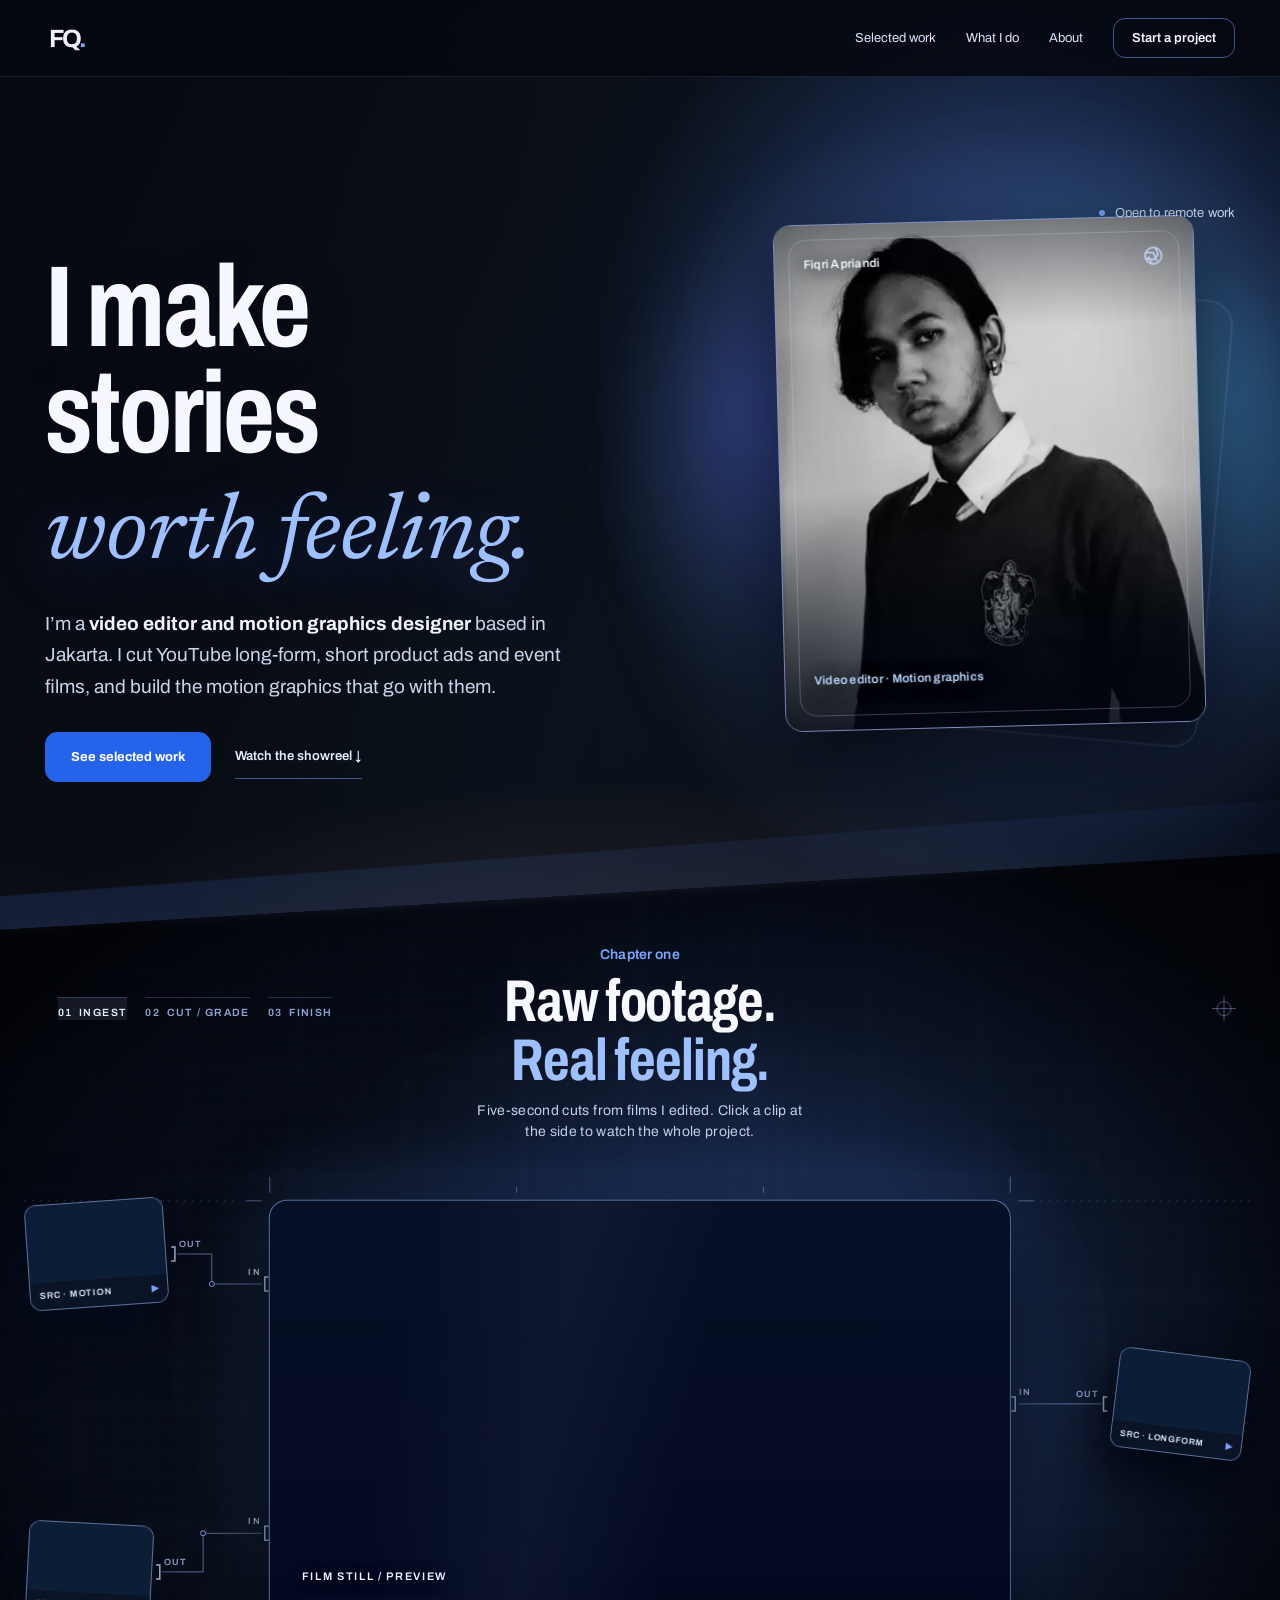
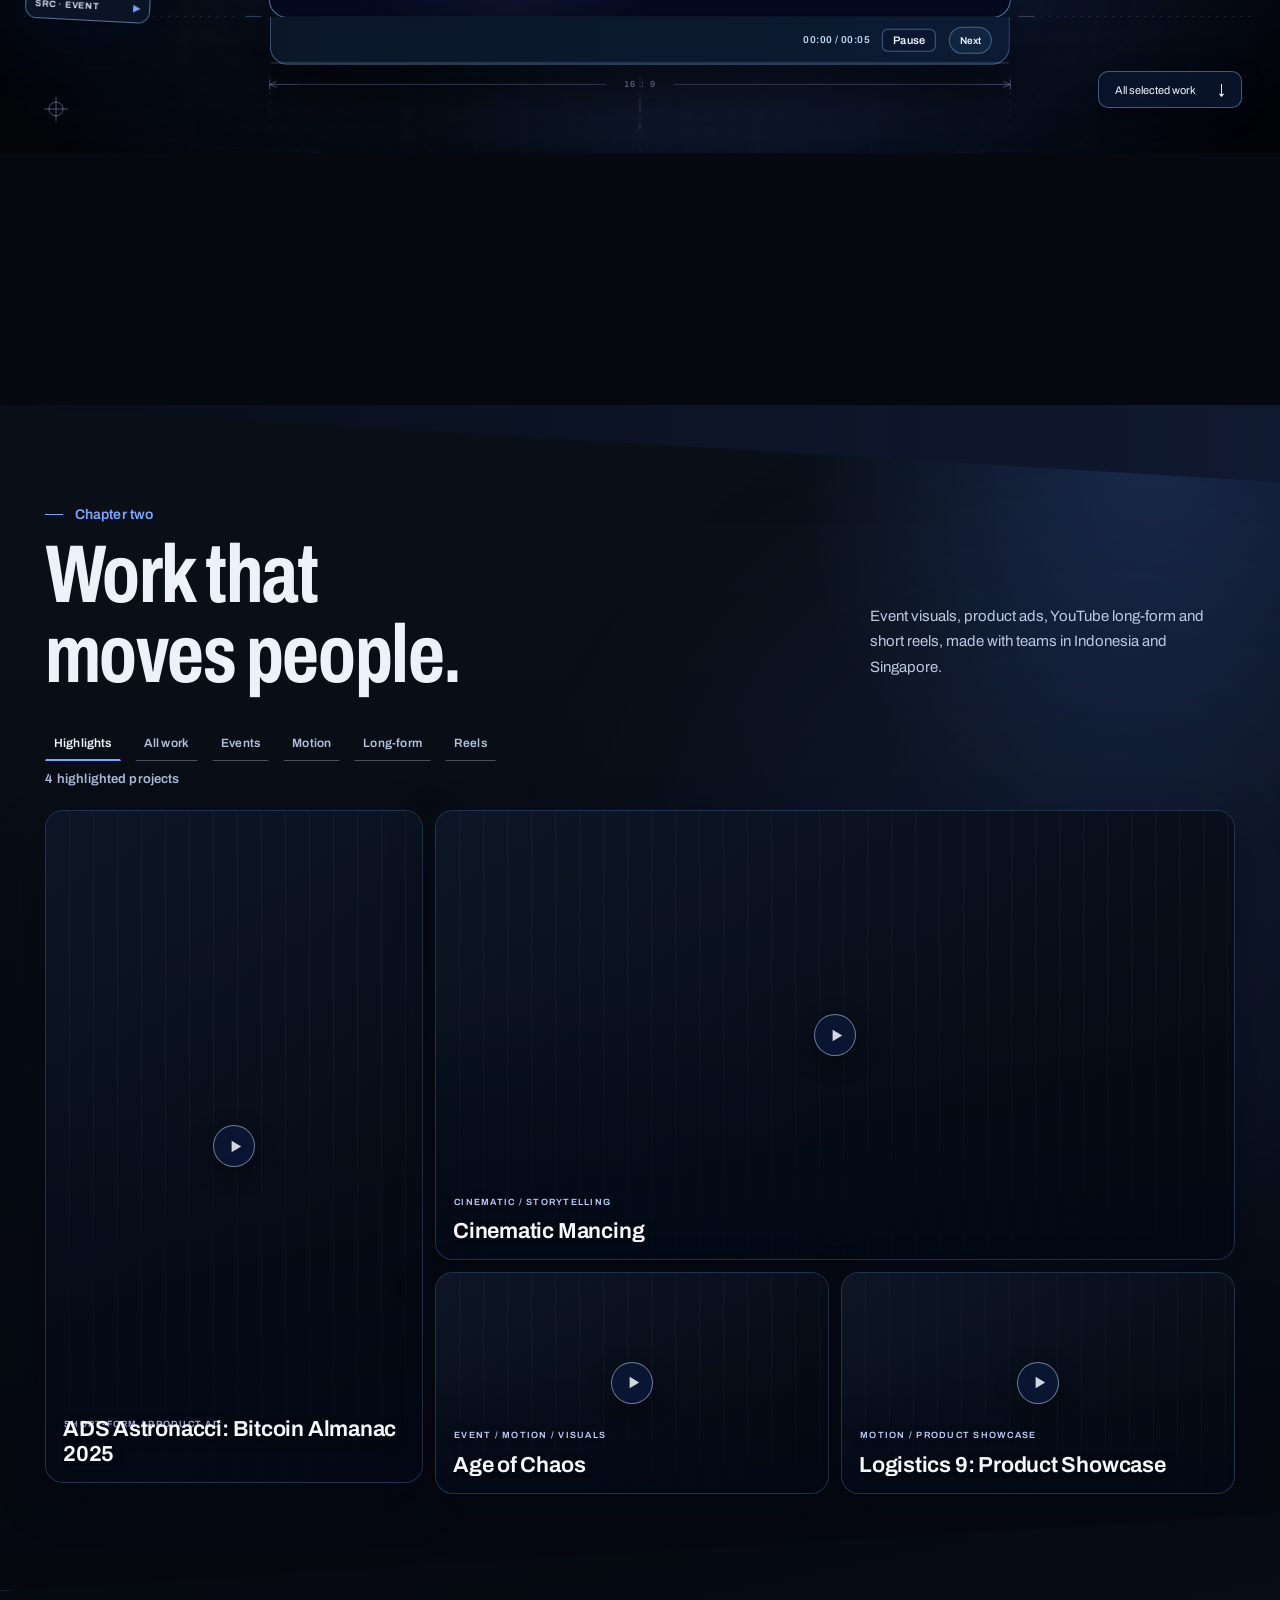
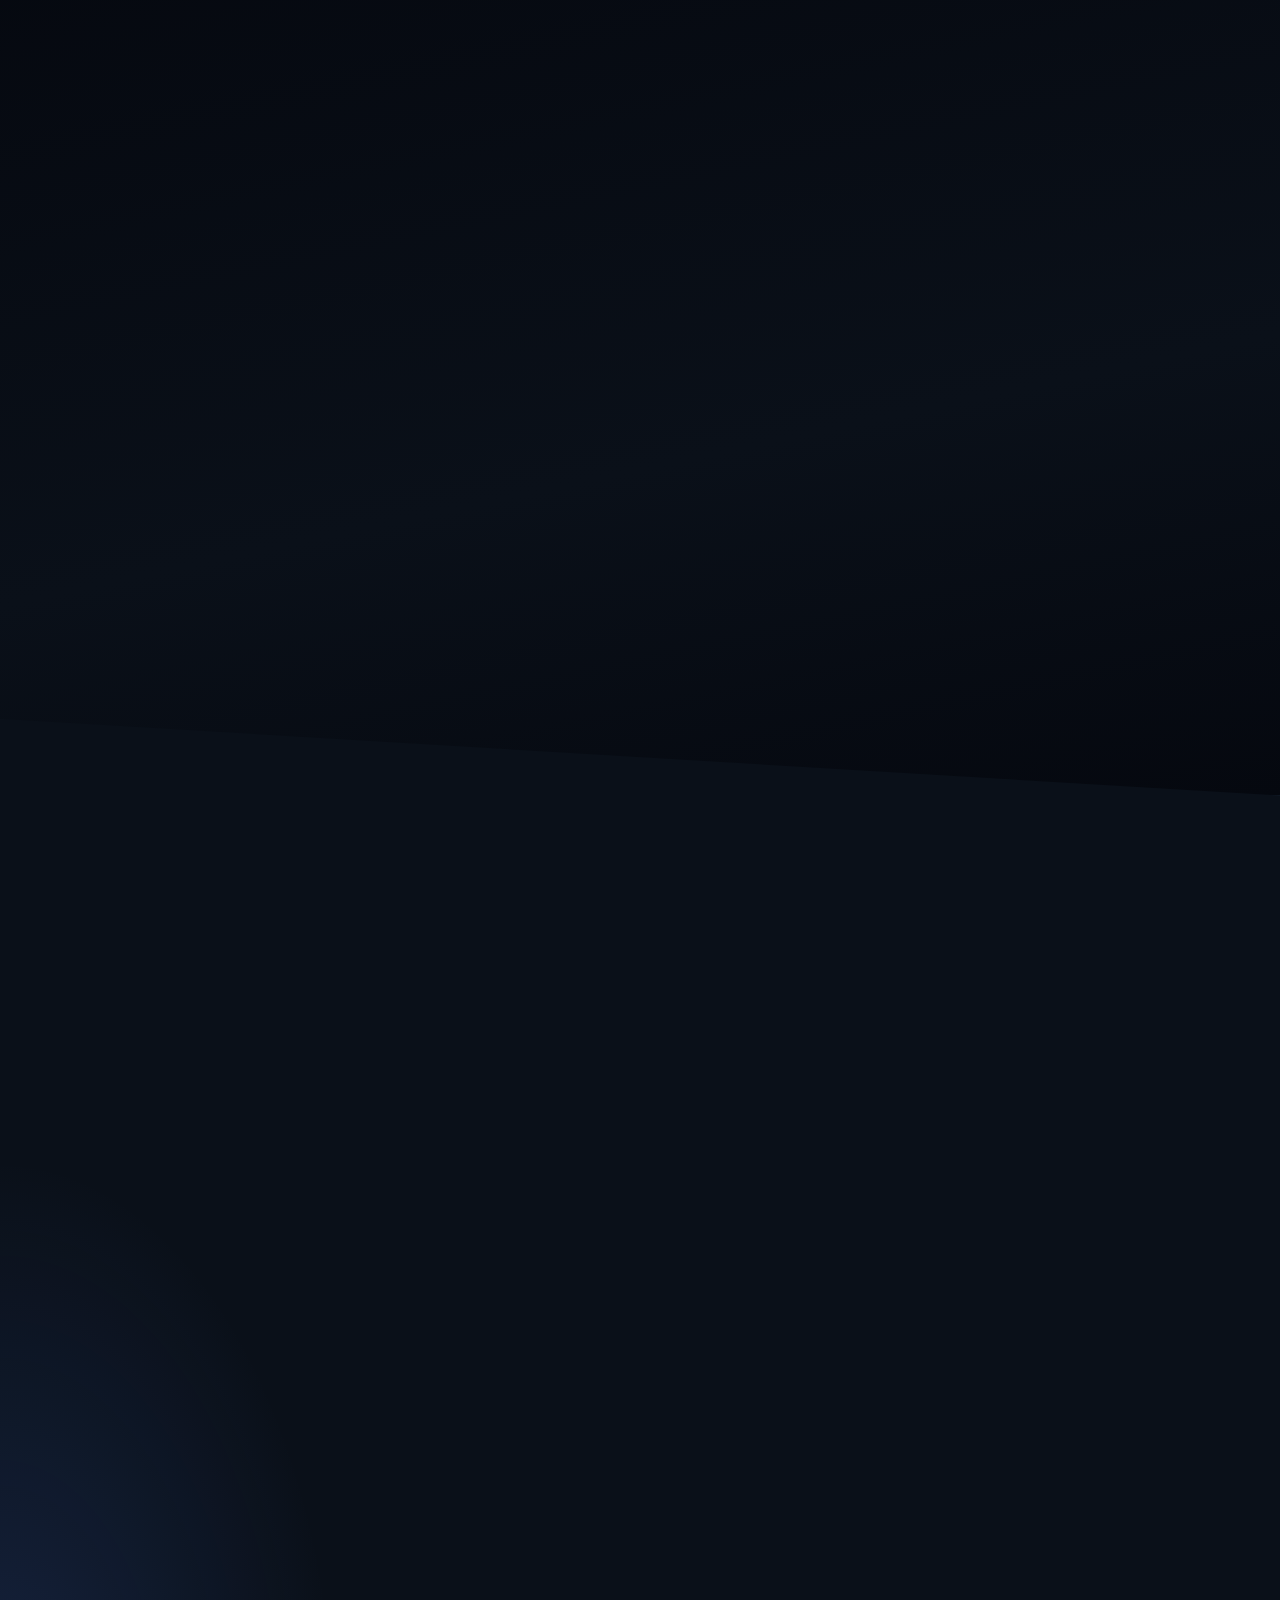
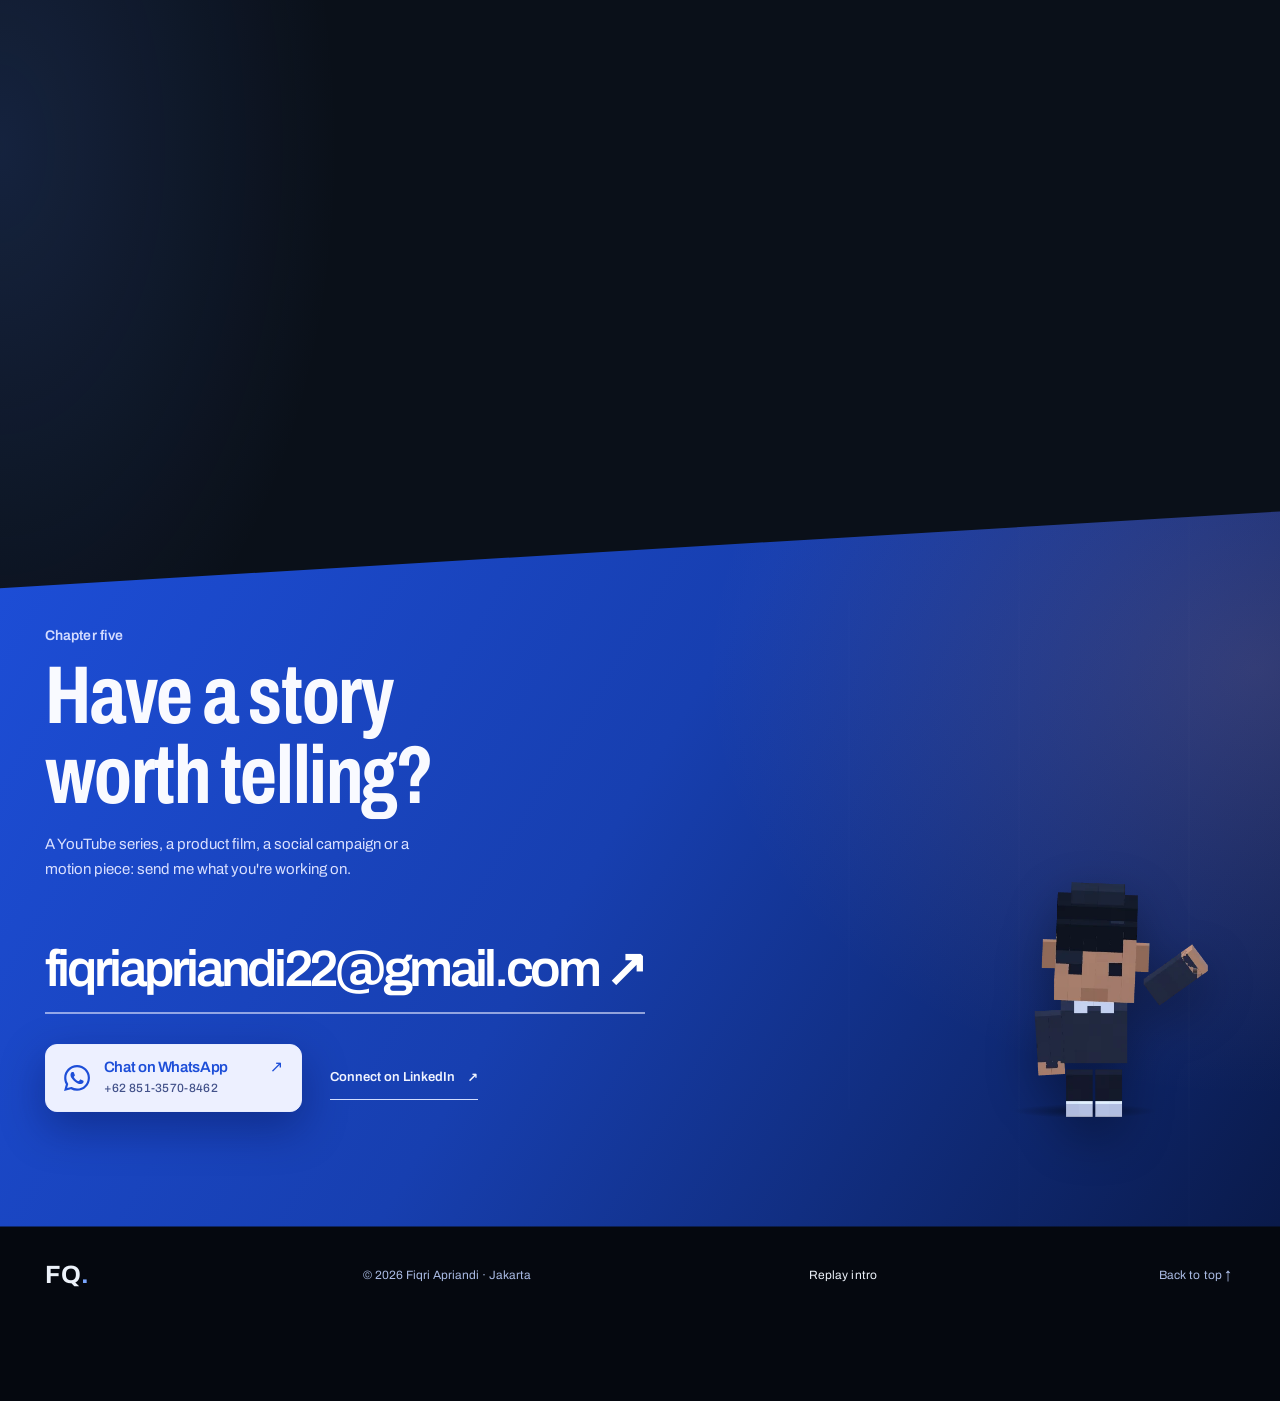
==== commit 5a4d368a: "AI sidekick also generates impossible shots; copy covers generated footage The bot now takes two job" ====
--- a/index.html
+++ b/index.html
@@ -45,7 +45,7 @@
 <script defer src="assets/work-gallery.js?v=1.9.0"></script><script defer src="assets/reel-native.js?v=1.0.0"></script><script defer src="assets/chapter-montage.js?v=1.11.0"></script>
 <script defer src="assets/easter-eggs.js?v=1.0.0"></script>
 <script defer src="assets/electric-cinema.js?v=3.0.0"></script>
-<script defer src="assets/creators-lab.js?v=3.3.0"></script>
+<script defer src="assets/creators-lab.js?v=3.3.1"></script>
 <script defer src="assets/chapter-blueprint.js?v=1.3.0"></script>
 <script defer src="assets/cameos.js?v=2.0.0"></script>
 <script defer src="assets/grade-compare.js?v=1.0.0"></script>
@@ -501,7 +501,7 @@
       </div>
       <p class="fq-studio__note" id="fq-studio-note" aria-live="polite"><strong>On the timeline.</strong> Cut by cut, finding the rhythm.</p>
     </div>
-  </div><div class="reveal"><p>I'm Fiqri, a video editor and motion graphics designer. When I cut, I'm thinking about what the viewer will <em>feel</em> at each edit.</p><p class="muted">I've worked on storytelling pieces, promos, motion visuals and cinematic edits with production teams in Indonesia, and remotely with a team in Singapore.</p><div class="career"><div class="career-item"><span>2024 to now</span><strong>PT Astronacci International · Video Designer</strong></div><div class="career-item"><span>2023 to 2024</span><strong>Logistics 9 Pte Ltd · Video Editor (Remote)</strong></div><div class="career-item"><span>2020 to 2022</span><strong>CIO Academy · Video Editor & Graphic Designer</strong></div></div><div class="ai-note"><h3 class="ai-note__title">Working with AI</h3><p>AI is part of my toolkit, not a stand-in for taste. I hand it the slow, technical passes: masks and rotoscoping, cleanup, upscaling, transcripts and rough subtitles, and quick previs to test a shot before anything is filmed.</p><p class="muted">That is how a shot that once looked impossible on a tight deadline becomes doable, and faster. The story, the timing and the final cut stay with me.</p></div></div></div></div></section>
+  </div><div class="reveal"><p>I'm Fiqri, a video editor and motion graphics designer. When I cut, I'm thinking about what the viewer will <em>feel</em> at each edit.</p><p class="muted">I've worked on storytelling pieces, promos, motion visuals and cinematic edits with production teams in Indonesia, and remotely with a team in Singapore.</p><div class="career"><div class="career-item"><span>2024 to now</span><strong>PT Astronacci International · Video Designer</strong></div><div class="career-item"><span>2023 to 2024</span><strong>Logistics 9 Pte Ltd · Video Editor (Remote)</strong></div><div class="career-item"><span>2020 to 2022</span><strong>CIO Academy · Video Editor & Graphic Designer</strong></div></div><div class="ai-note"><h3 class="ai-note__title">Working with AI</h3><p>AI is part of my toolkit, not a stand-in for taste. It takes the slow, technical passes: masks and rotoscoping, cleanup, upscaling, transcripts and rough subtitles.</p><p>It also lets me generate footage that could never be filmed on the budget or the deadline: impossible establishing shots, extra B-roll, effects plates, and quick previs to test an idea before anyone picks up a camera.</p><p class="muted">That is how a video that once looked impossible gets made, and fast. The story, the timing and the final cut stay with me.</p></div></div></div></div></section>
 <div class="fq-cut" data-dir="left" aria-hidden="true"><i class="fq-cut__plane"></i></div>
 <section class="section contact" id="contact"><div class="shell"><button class="fq-cameo fq-cameo--contact" type="button" aria-label="Pause mini Fiqri" aria-pressed="false"><img src="assets/cameos/wave-0.webp" width="482" height="526" alt="" loading="lazy" decoding="async" data-cameo="wave"></button><span class="eyebrow chapter-mark">Chapter five</span><h2>Have a story<br>worth telling?</h2><p class="section-lead muted">A YouTube series, a product film, a social campaign or a motion piece: send me what you're working on.</p><a class="mail" href="mailto:fiqriapriandi22@gmail.com?subject=Let's%20collaborate">fiqriapriandi22@gmail.com ↗</a><div class="contact-connect" aria-label="Additional contact options">
 <a class="whatsapp-contact" href="https://wa.me/6285135708462?text=Hi%20Fiqri%2C%20I%20saw%20your%20portfolio%20and%20would%20like%20to%20discuss%20a%20project." target="_blank" rel="noopener noreferrer" aria-label="Chat with Fiqri on WhatsApp, plus 62 851 3570 8462">
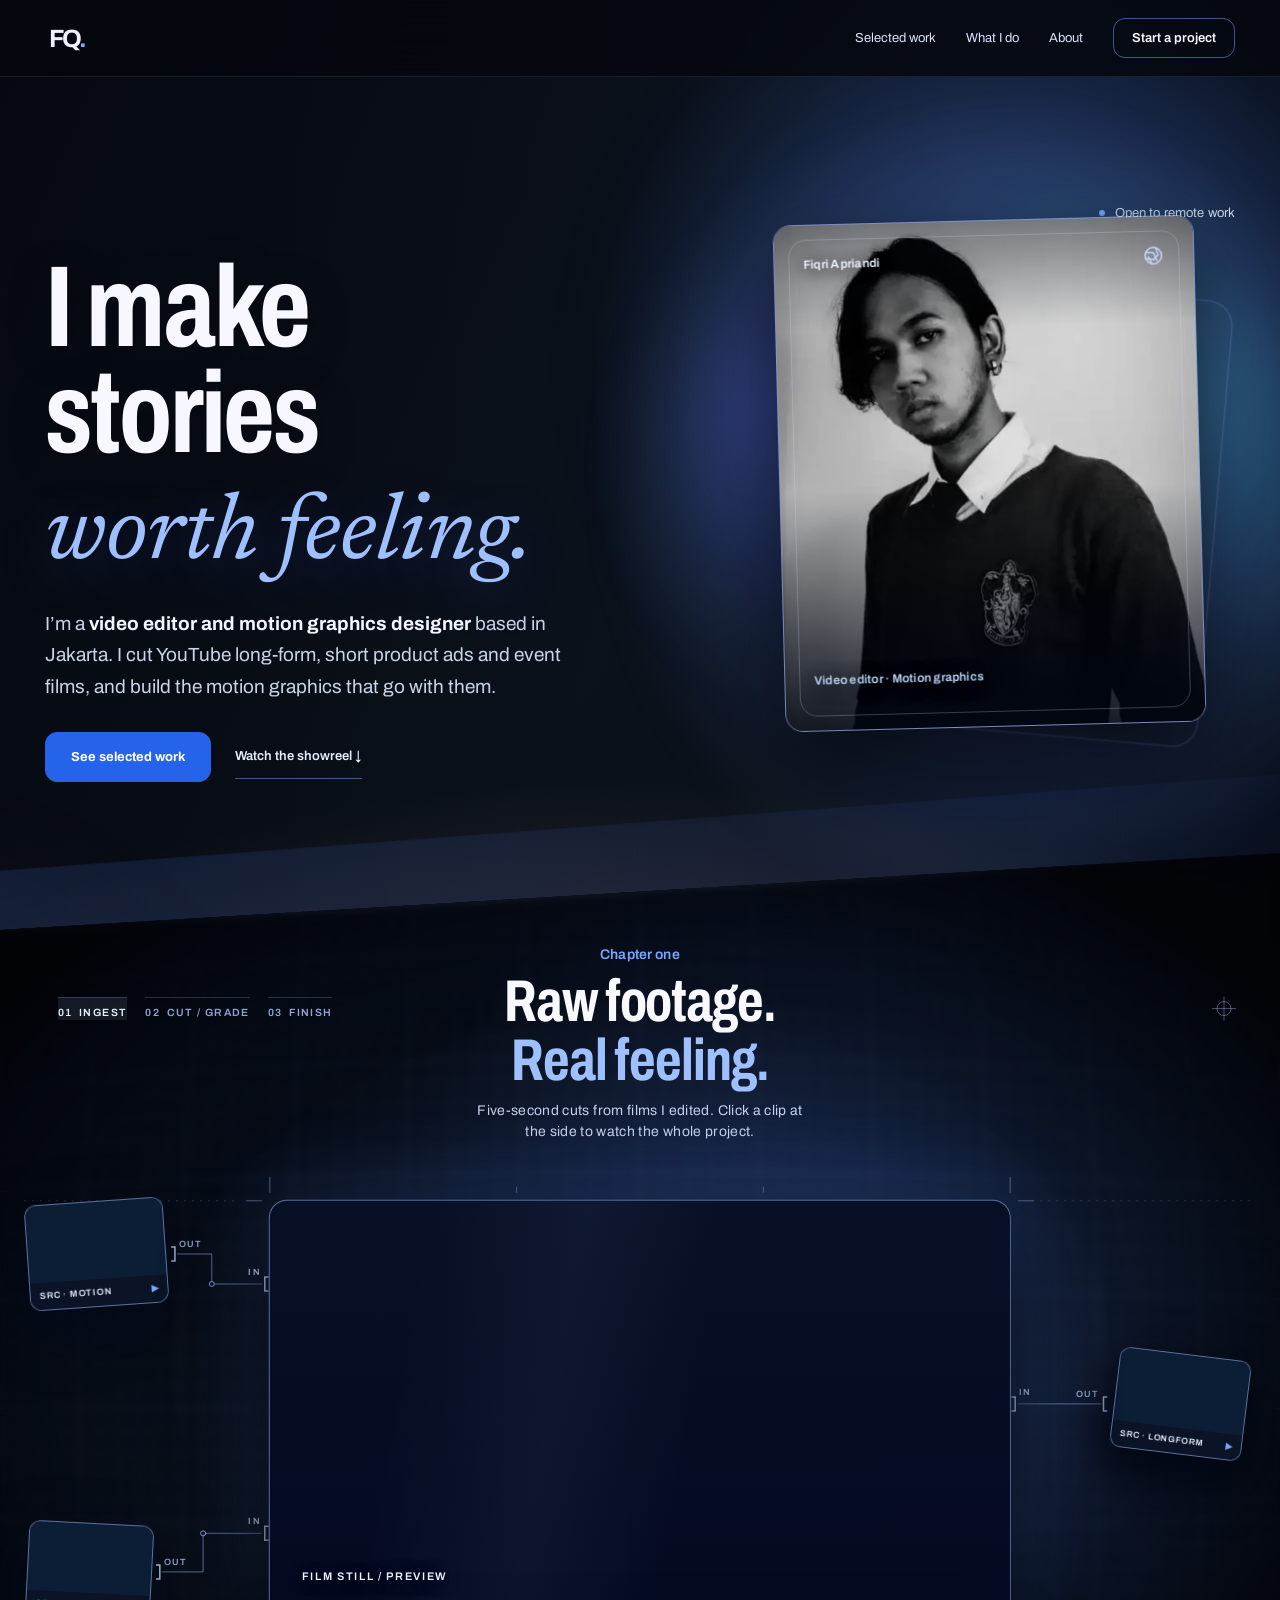
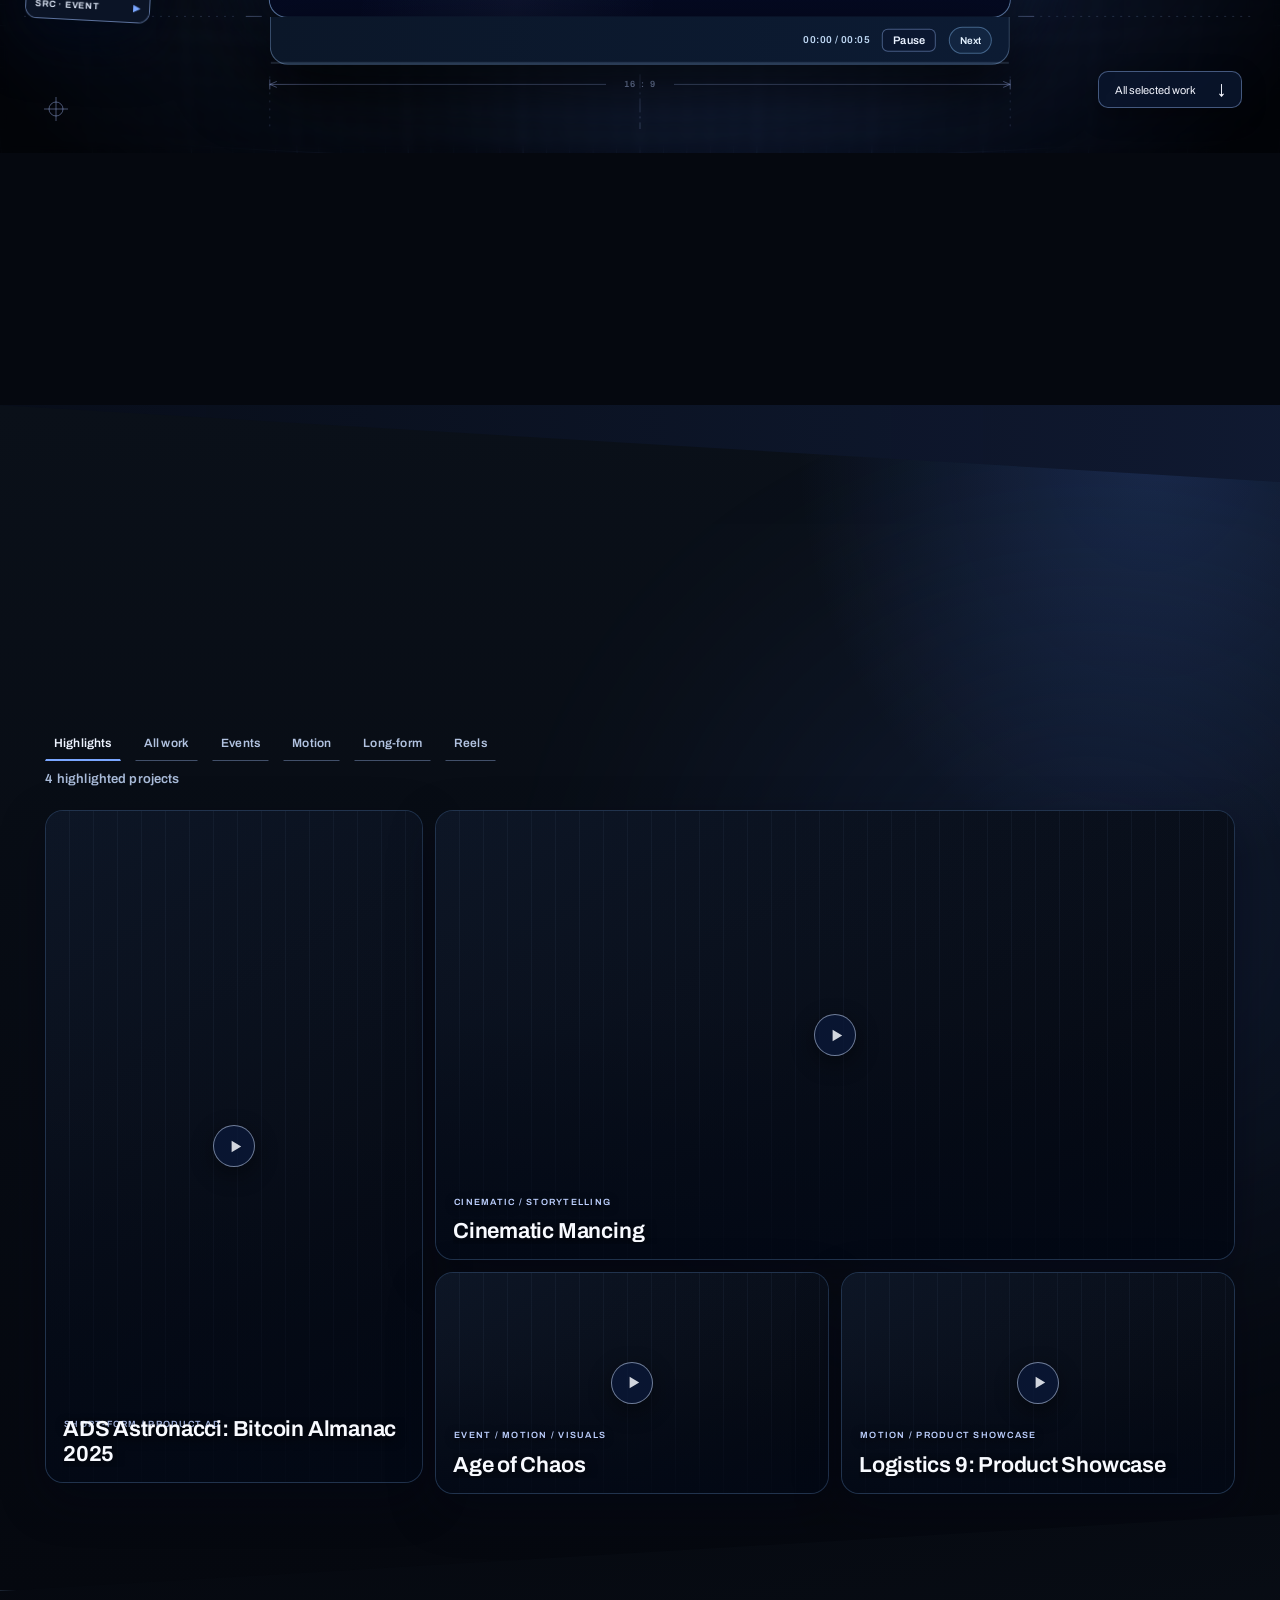
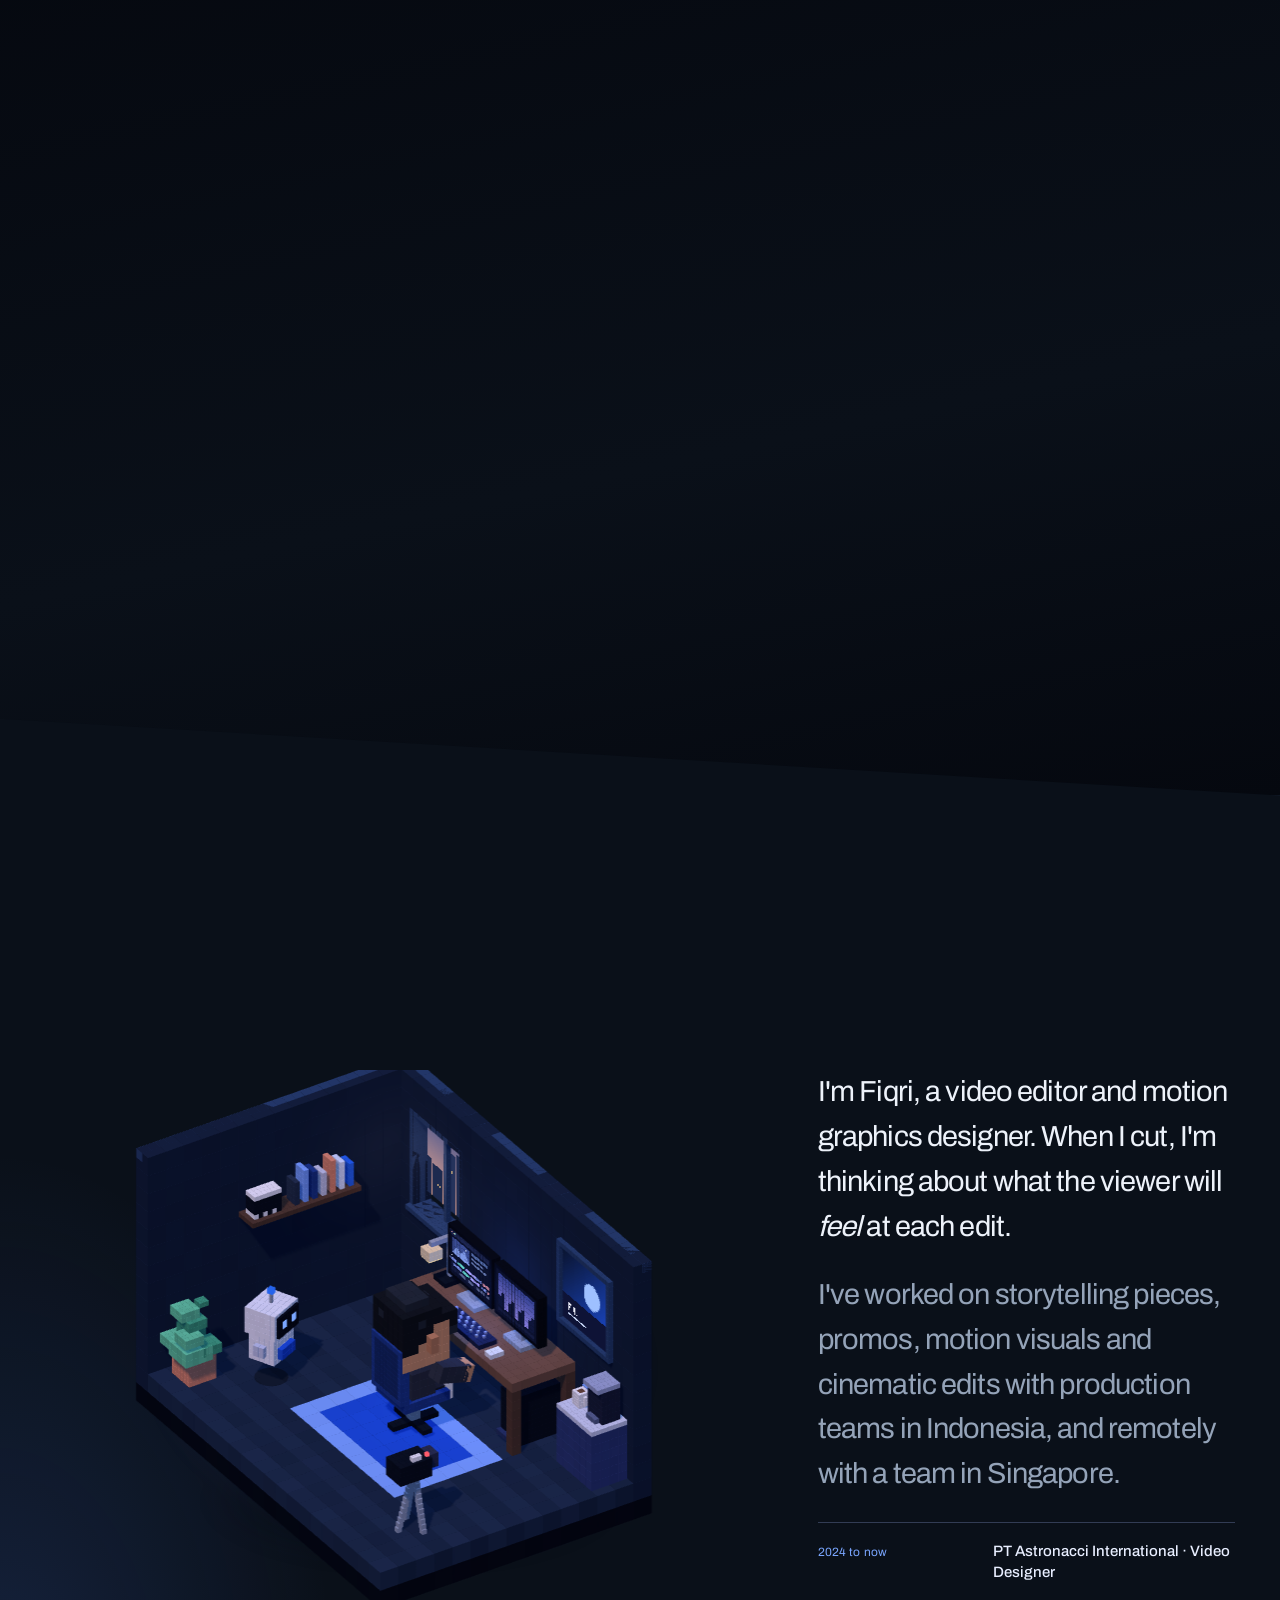
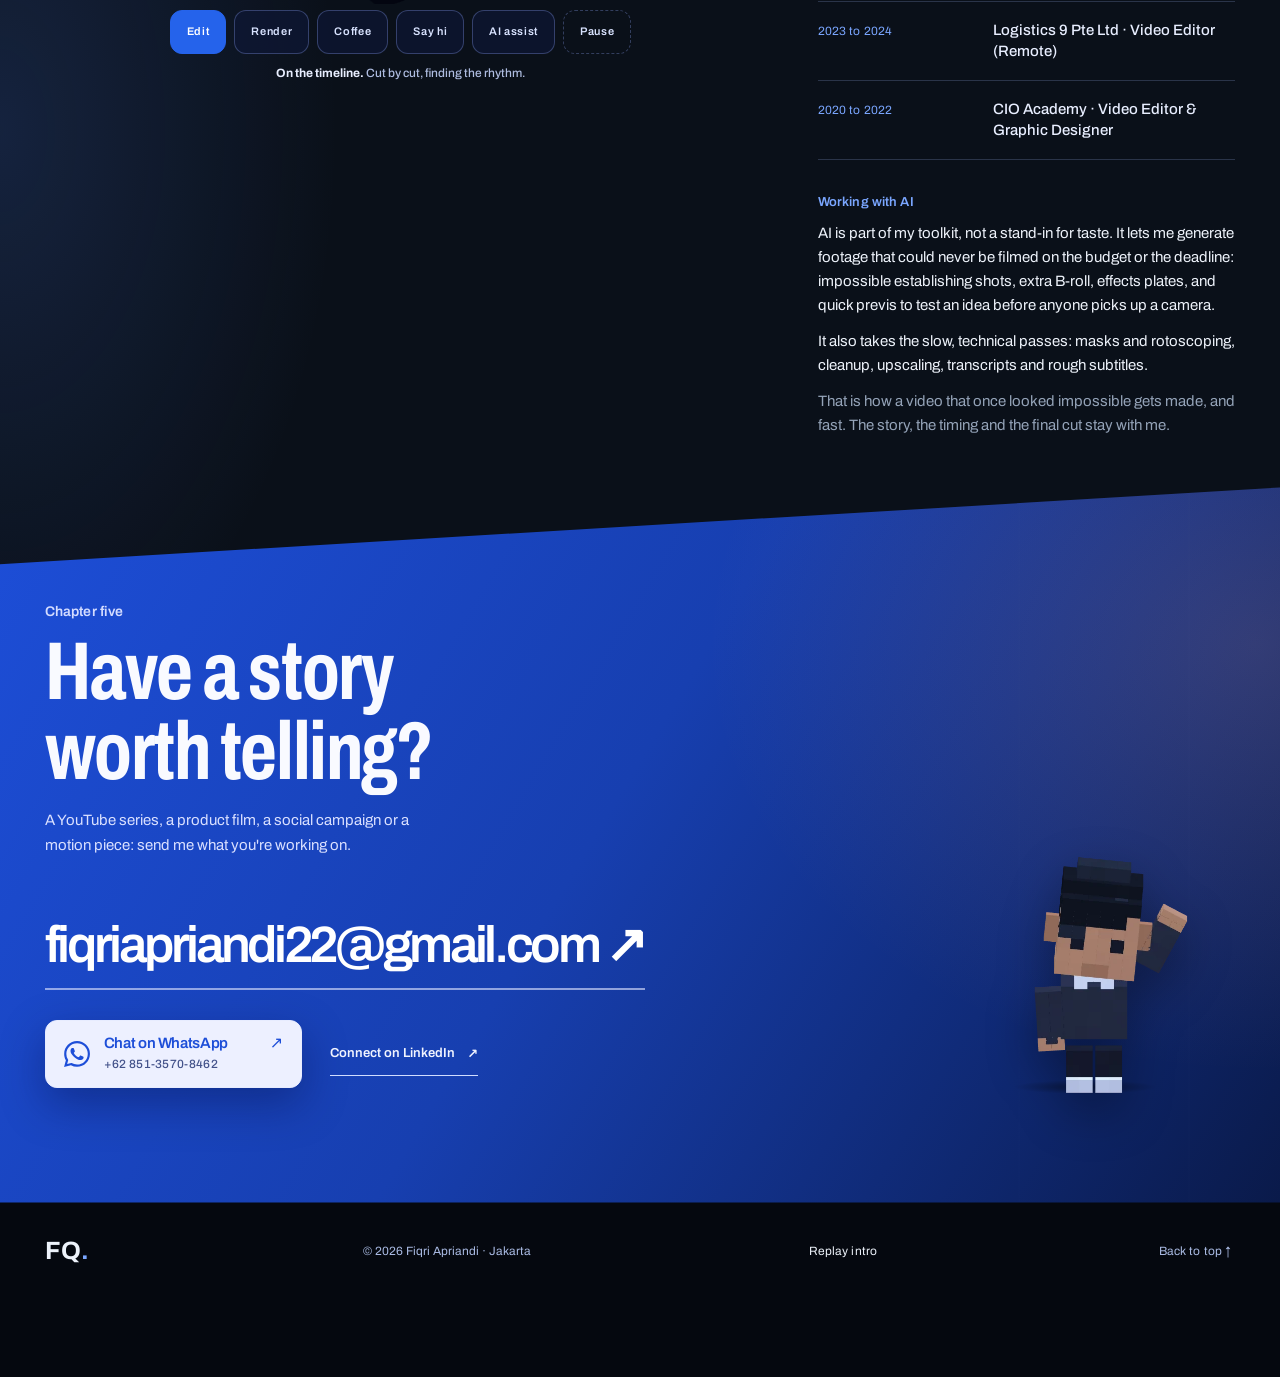
==== commit f1f39946: "AI sidekick generates first, then traces; copy follows the same order Co-Authored-By: Claude Opus 5." ====
--- a/index.html
+++ b/index.html
@@ -45,7 +45,7 @@
 <script defer src="assets/work-gallery.js?v=1.9.0"></script><script defer src="assets/reel-native.js?v=1.0.0"></script><script defer src="assets/chapter-montage.js?v=1.11.0"></script>
 <script defer src="assets/easter-eggs.js?v=1.0.0"></script>
 <script defer src="assets/electric-cinema.js?v=3.0.0"></script>
-<script defer src="assets/creators-lab.js?v=3.3.1"></script>
+<script defer src="assets/creators-lab.js?v=3.3.2"></script>
 <script defer src="assets/chapter-blueprint.js?v=1.3.0"></script>
 <script defer src="assets/cameos.js?v=2.0.0"></script>
 <script defer src="assets/grade-compare.js?v=1.0.0"></script>
@@ -501,7 +501,7 @@
       </div>
       <p class="fq-studio__note" id="fq-studio-note" aria-live="polite"><strong>On the timeline.</strong> Cut by cut, finding the rhythm.</p>
     </div>
-  </div><div class="reveal"><p>I'm Fiqri, a video editor and motion graphics designer. When I cut, I'm thinking about what the viewer will <em>feel</em> at each edit.</p><p class="muted">I've worked on storytelling pieces, promos, motion visuals and cinematic edits with production teams in Indonesia, and remotely with a team in Singapore.</p><div class="career"><div class="career-item"><span>2024 to now</span><strong>PT Astronacci International · Video Designer</strong></div><div class="career-item"><span>2023 to 2024</span><strong>Logistics 9 Pte Ltd · Video Editor (Remote)</strong></div><div class="career-item"><span>2020 to 2022</span><strong>CIO Academy · Video Editor & Graphic Designer</strong></div></div><div class="ai-note"><h3 class="ai-note__title">Working with AI</h3><p>AI is part of my toolkit, not a stand-in for taste. It takes the slow, technical passes: masks and rotoscoping, cleanup, upscaling, transcripts and rough subtitles.</p><p>It also lets me generate footage that could never be filmed on the budget or the deadline: impossible establishing shots, extra B-roll, effects plates, and quick previs to test an idea before anyone picks up a camera.</p><p class="muted">That is how a video that once looked impossible gets made, and fast. The story, the timing and the final cut stay with me.</p></div></div></div></div></section>
+  </div><div class="reveal"><p>I'm Fiqri, a video editor and motion graphics designer. When I cut, I'm thinking about what the viewer will <em>feel</em> at each edit.</p><p class="muted">I've worked on storytelling pieces, promos, motion visuals and cinematic edits with production teams in Indonesia, and remotely with a team in Singapore.</p><div class="career"><div class="career-item"><span>2024 to now</span><strong>PT Astronacci International · Video Designer</strong></div><div class="career-item"><span>2023 to 2024</span><strong>Logistics 9 Pte Ltd · Video Editor (Remote)</strong></div><div class="career-item"><span>2020 to 2022</span><strong>CIO Academy · Video Editor & Graphic Designer</strong></div></div><div class="ai-note"><h3 class="ai-note__title">Working with AI</h3><p>AI is part of my toolkit, not a stand-in for taste. It lets me generate footage that could never be filmed on the budget or the deadline: impossible establishing shots, extra B-roll, effects plates, and quick previs to test an idea before anyone picks up a camera.</p><p>It also takes the slow, technical passes: masks and rotoscoping, cleanup, upscaling, transcripts and rough subtitles.</p><p class="muted">That is how a video that once looked impossible gets made, and fast. The story, the timing and the final cut stay with me.</p></div></div></div></div></section>
 <div class="fq-cut" data-dir="left" aria-hidden="true"><i class="fq-cut__plane"></i></div>
 <section class="section contact" id="contact"><div class="shell"><button class="fq-cameo fq-cameo--contact" type="button" aria-label="Pause mini Fiqri" aria-pressed="false"><img src="assets/cameos/wave-0.webp" width="482" height="526" alt="" loading="lazy" decoding="async" data-cameo="wave"></button><span class="eyebrow chapter-mark">Chapter five</span><h2>Have a story<br>worth telling?</h2><p class="section-lead muted">A YouTube series, a product film, a social campaign or a motion piece: send me what you're working on.</p><a class="mail" href="mailto:fiqriapriandi22@gmail.com?subject=Let's%20collaborate">fiqriapriandi22@gmail.com ↗</a><div class="contact-connect" aria-label="Additional contact options">
 <a class="whatsapp-contact" href="https://wa.me/6285135708462?text=Hi%20Fiqri%2C%20I%20saw%20your%20portfolio%20and%20would%20like%20to%20discuss%20a%20project." target="_blank" rel="noopener noreferrer" aria-label="Chat with Fiqri on WhatsApp, plus 62 851 3570 8462">
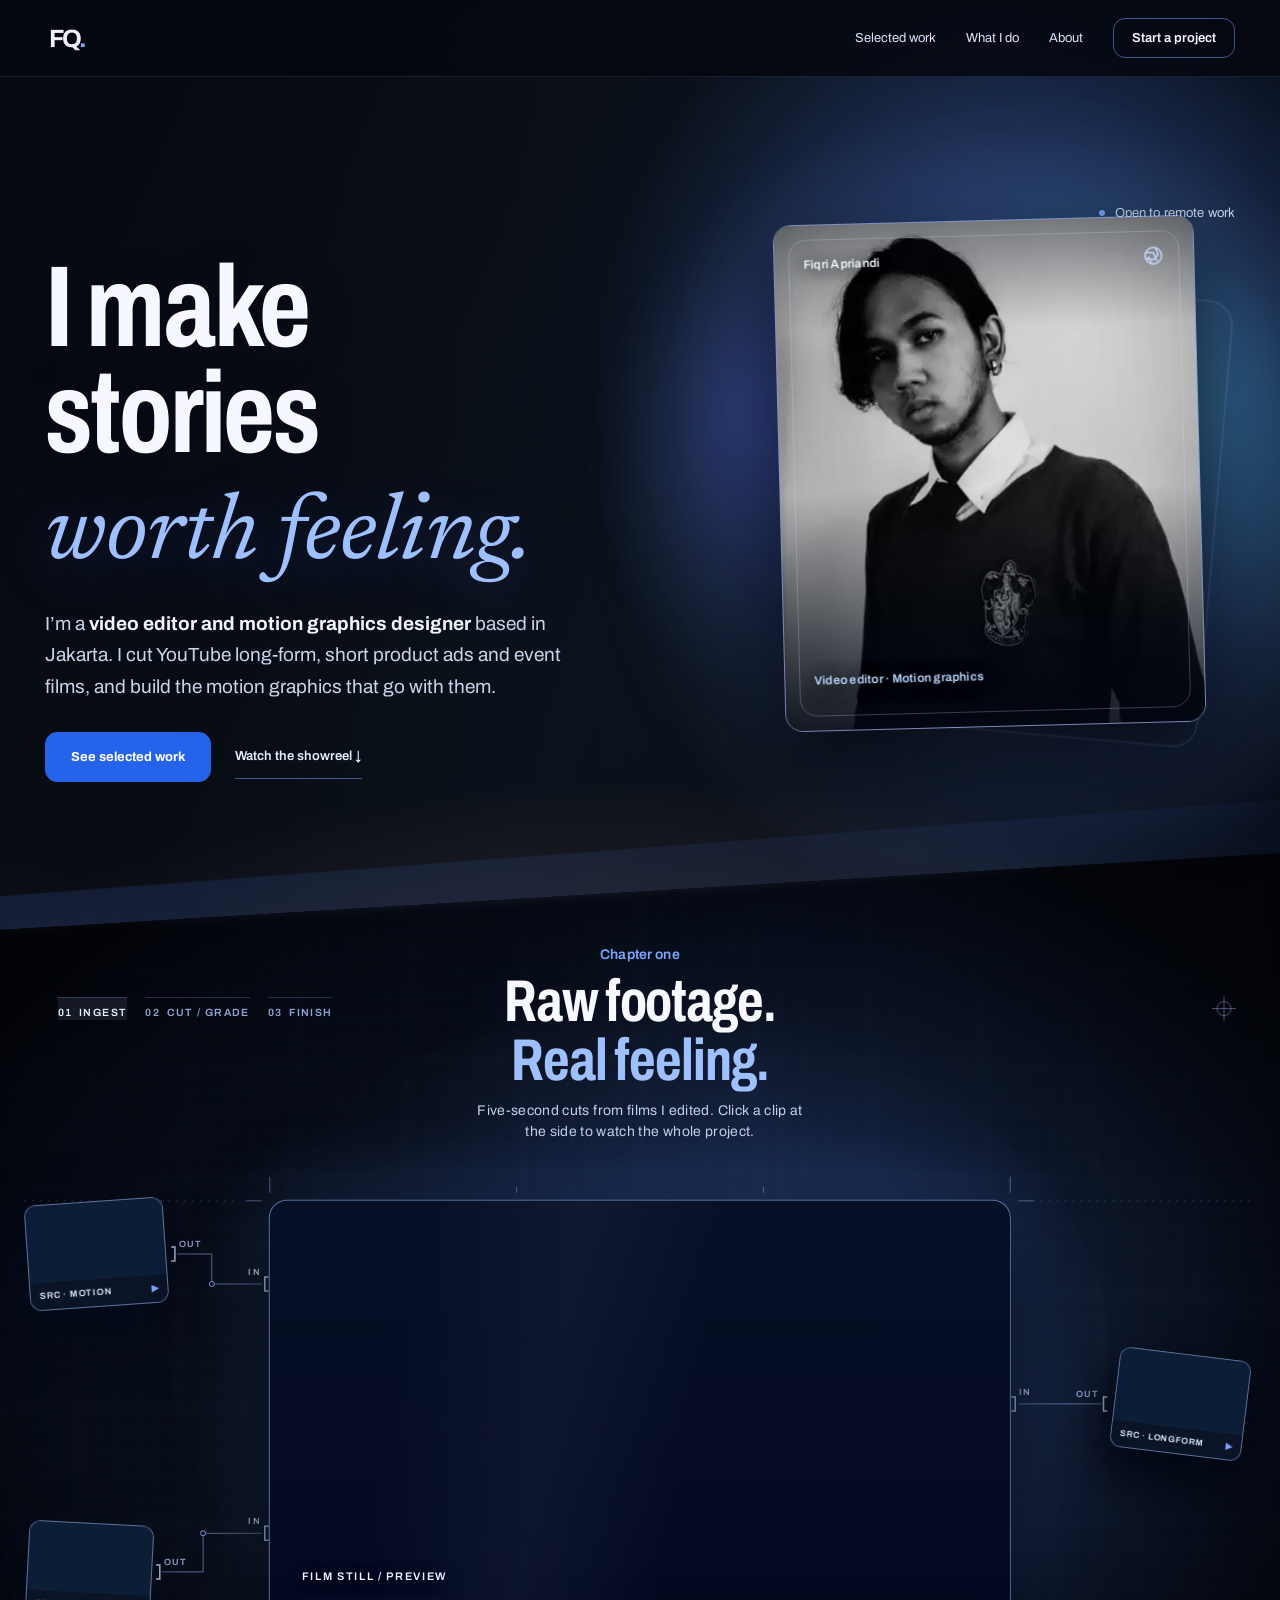
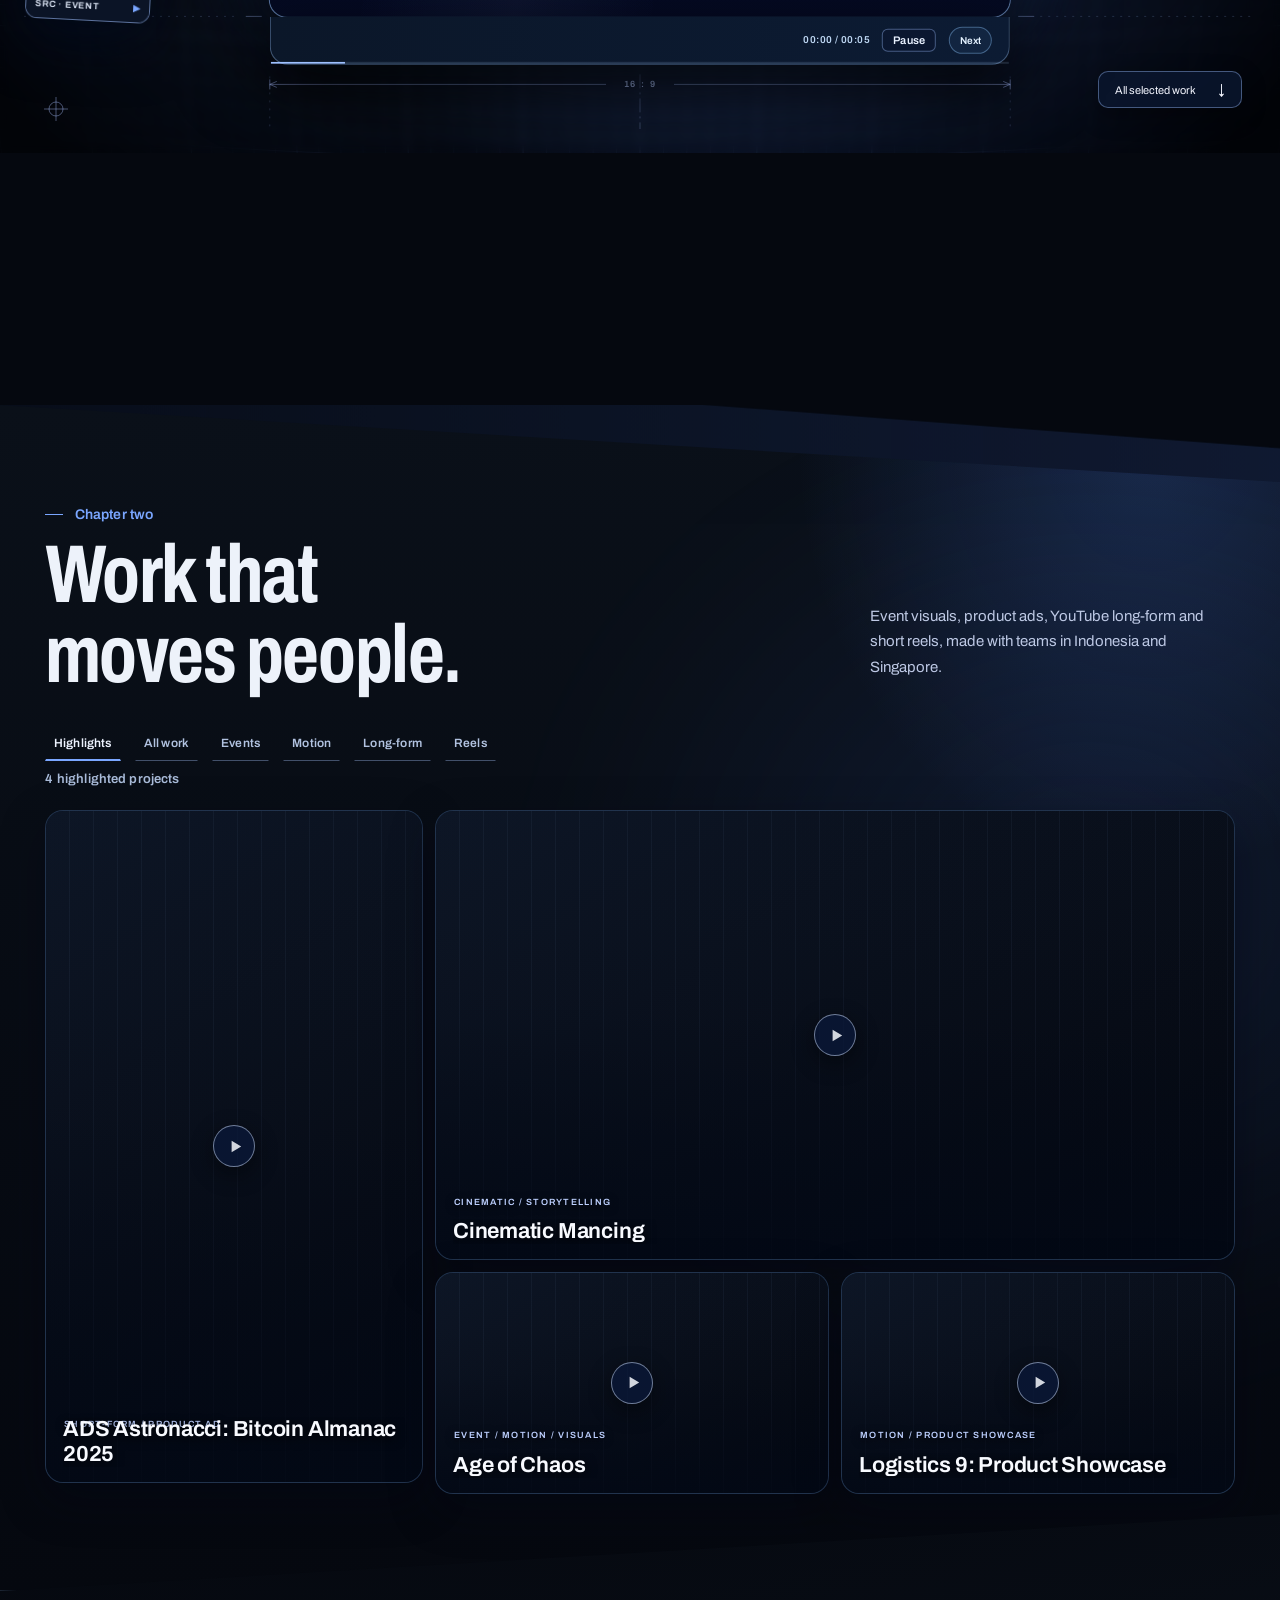
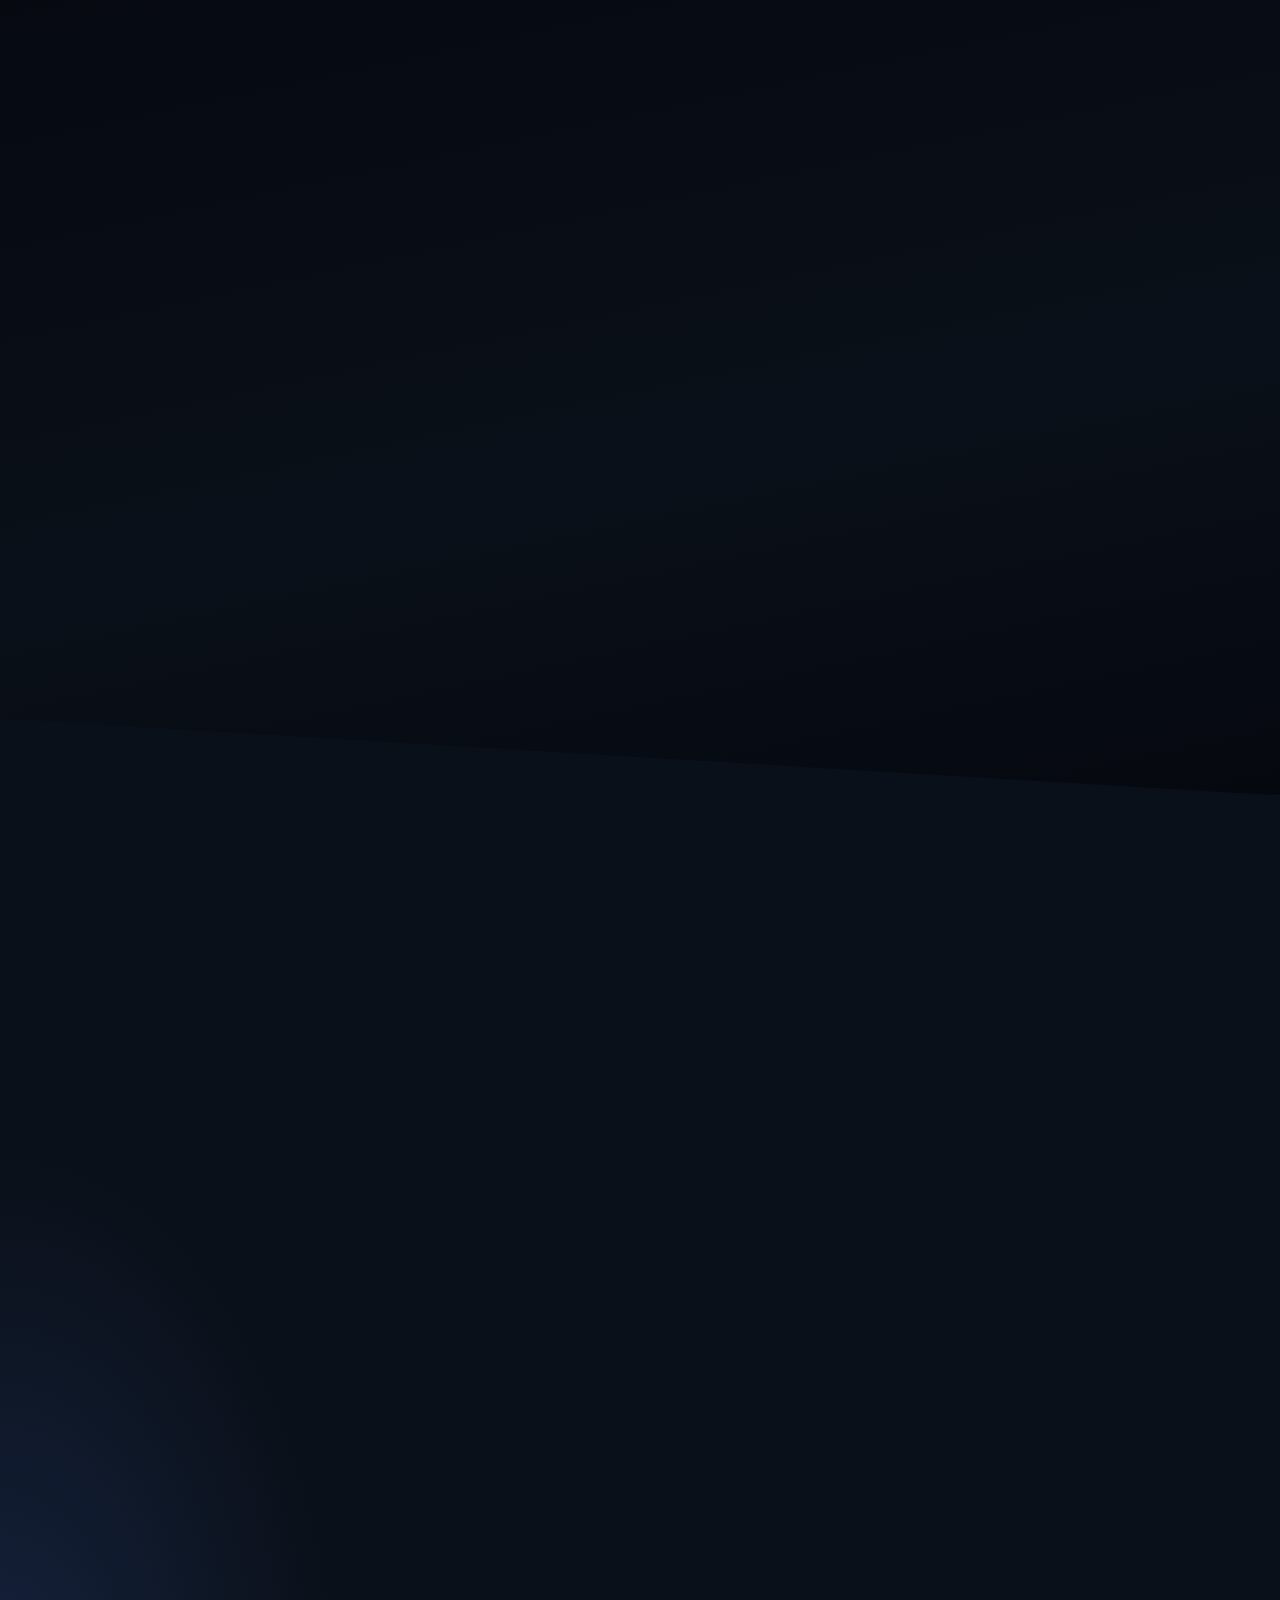
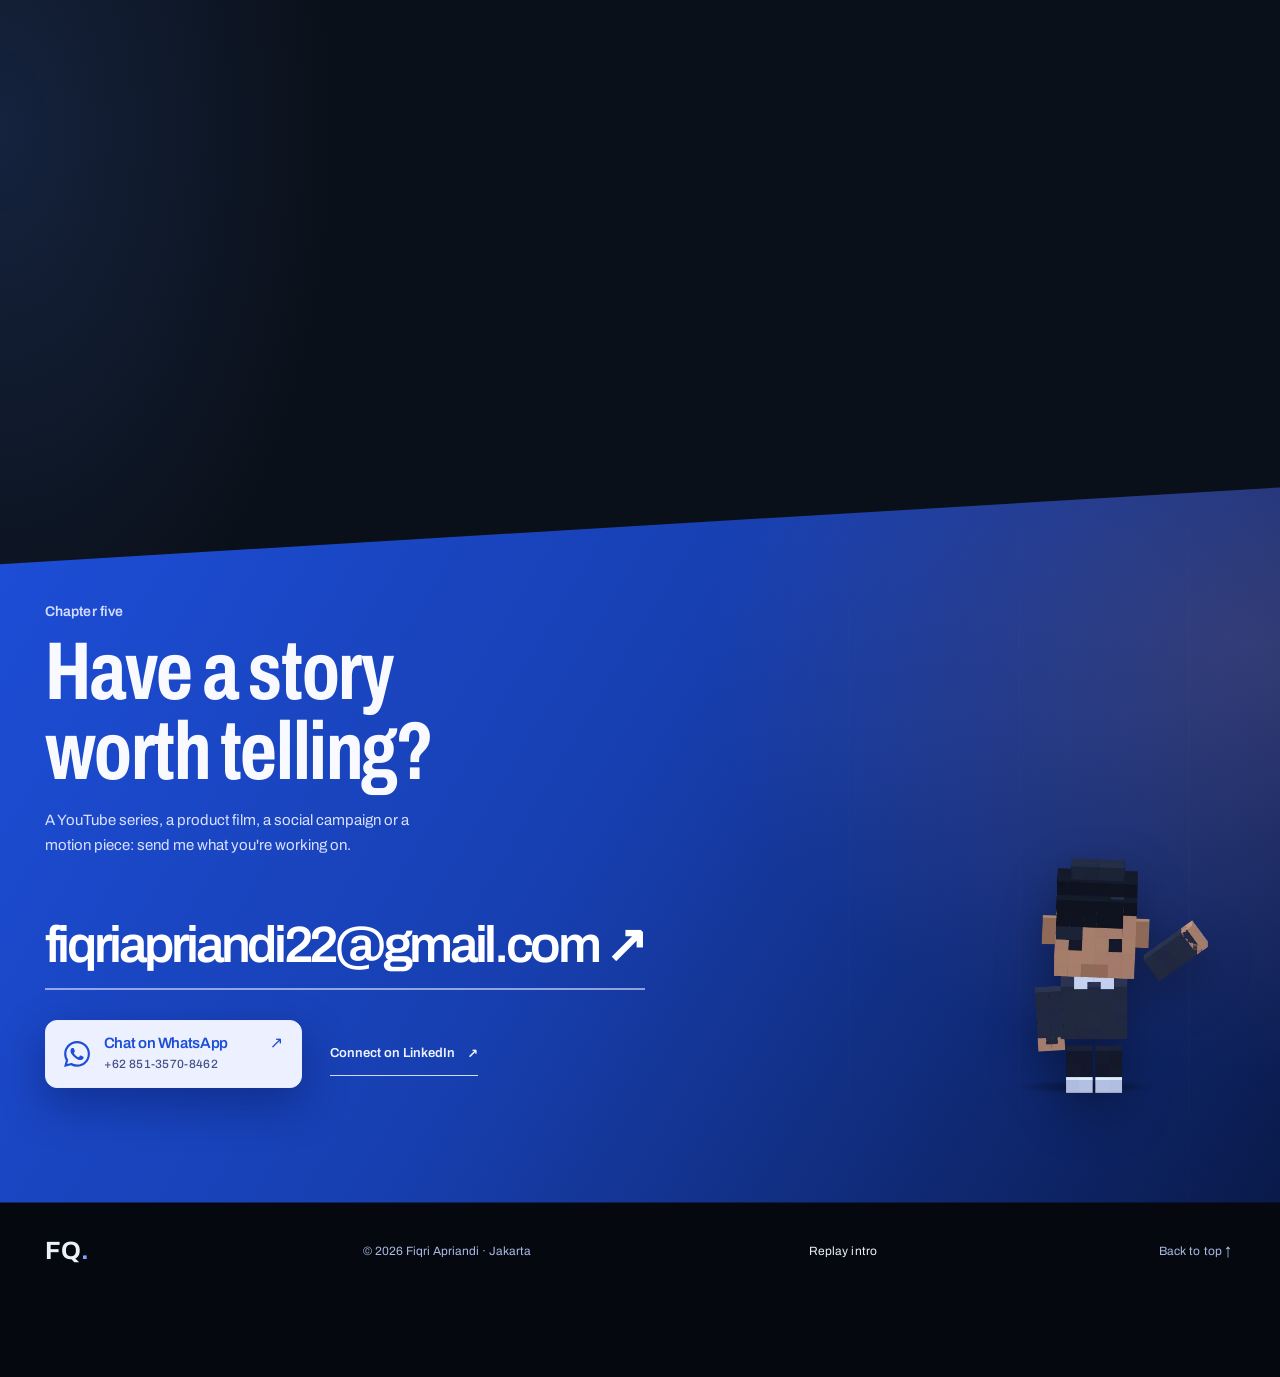
==== commit fff94b14: "Chapter One opens on the owner's intro clip and mixes his own clips into the shuffle Four clips from" ====
--- a/index.html
+++ b/index.html
@@ -30,7 +30,7 @@
 <link rel="stylesheet" href="assets/craft-refinement.css?v=2.1.0g">
 <link rel="stylesheet" href="assets/chapter-blueprint.css?v=1.3.0g">
 <link rel="stylesheet" href="assets/voxel-studio.css?v=1.1.0g">
-<link rel="stylesheet" href="assets/design-system.css?v=1.3.4p">
+<link rel="stylesheet" href="assets/design-system.css?v=1.3.5p">
 <link rel="stylesheet" href="assets/editor-shuttle.css?v=1.0.0">
 <link rel="stylesheet" href="assets/section-cuts.css?v=2.0.0">
 <link rel="stylesheet" href="assets/splash.css?v=2.0.3p">
@@ -42,7 +42,7 @@
 <script defer src="assets/chapter-one.js?v=1.6.1"></script>
 <script defer src="assets/living-motion.js"></script>
 <script defer src="assets/portrait-flip.js?v=1.0.0"></script>
-<script defer src="assets/work-gallery.js?v=1.9.0"></script><script defer src="assets/reel-native.js?v=1.0.0"></script><script defer src="assets/chapter-montage.js?v=1.11.0"></script>
+<script defer src="assets/work-gallery.js?v=1.9.0"></script><script defer src="assets/reel-native.js?v=1.0.0"></script><script defer src="assets/chapter-montage.js?v=1.12.0"></script>
 <script defer src="assets/easter-eggs.js?v=1.0.0"></script>
 <script defer src="assets/electric-cinema.js?v=3.0.0"></script>
 <script defer src="assets/creators-lab.js?v=3.3.2"></script>
--- a/assets/design-system.css
+++ b/assets/design-system.css
@@ -362,3 +362,8 @@
 #about .ai-note__title{margin:0 0 10px;font:600 13px/1.3 var(--font-text);color:var(--c-blue-soft);letter-spacing:.01em}
 #about .ai-note p{margin:0 0 12px;font-size:clamp(15px,1.15vw,17px)!important;line-height:1.6!important;letter-spacing:0!important}
 
+/* Chapter One mixes the owner's own clips (<video>) with YouTube embeds in the
+   same two panels: each panel shows whichever source its current shot uses. */
+#cinema-wrap .showreel-shell .montage-stream:not(.is-native) .montage-native{visibility:hidden}
+#cinema-wrap .showreel-shell .montage-stream.is-native iframe{visibility:hidden}
+
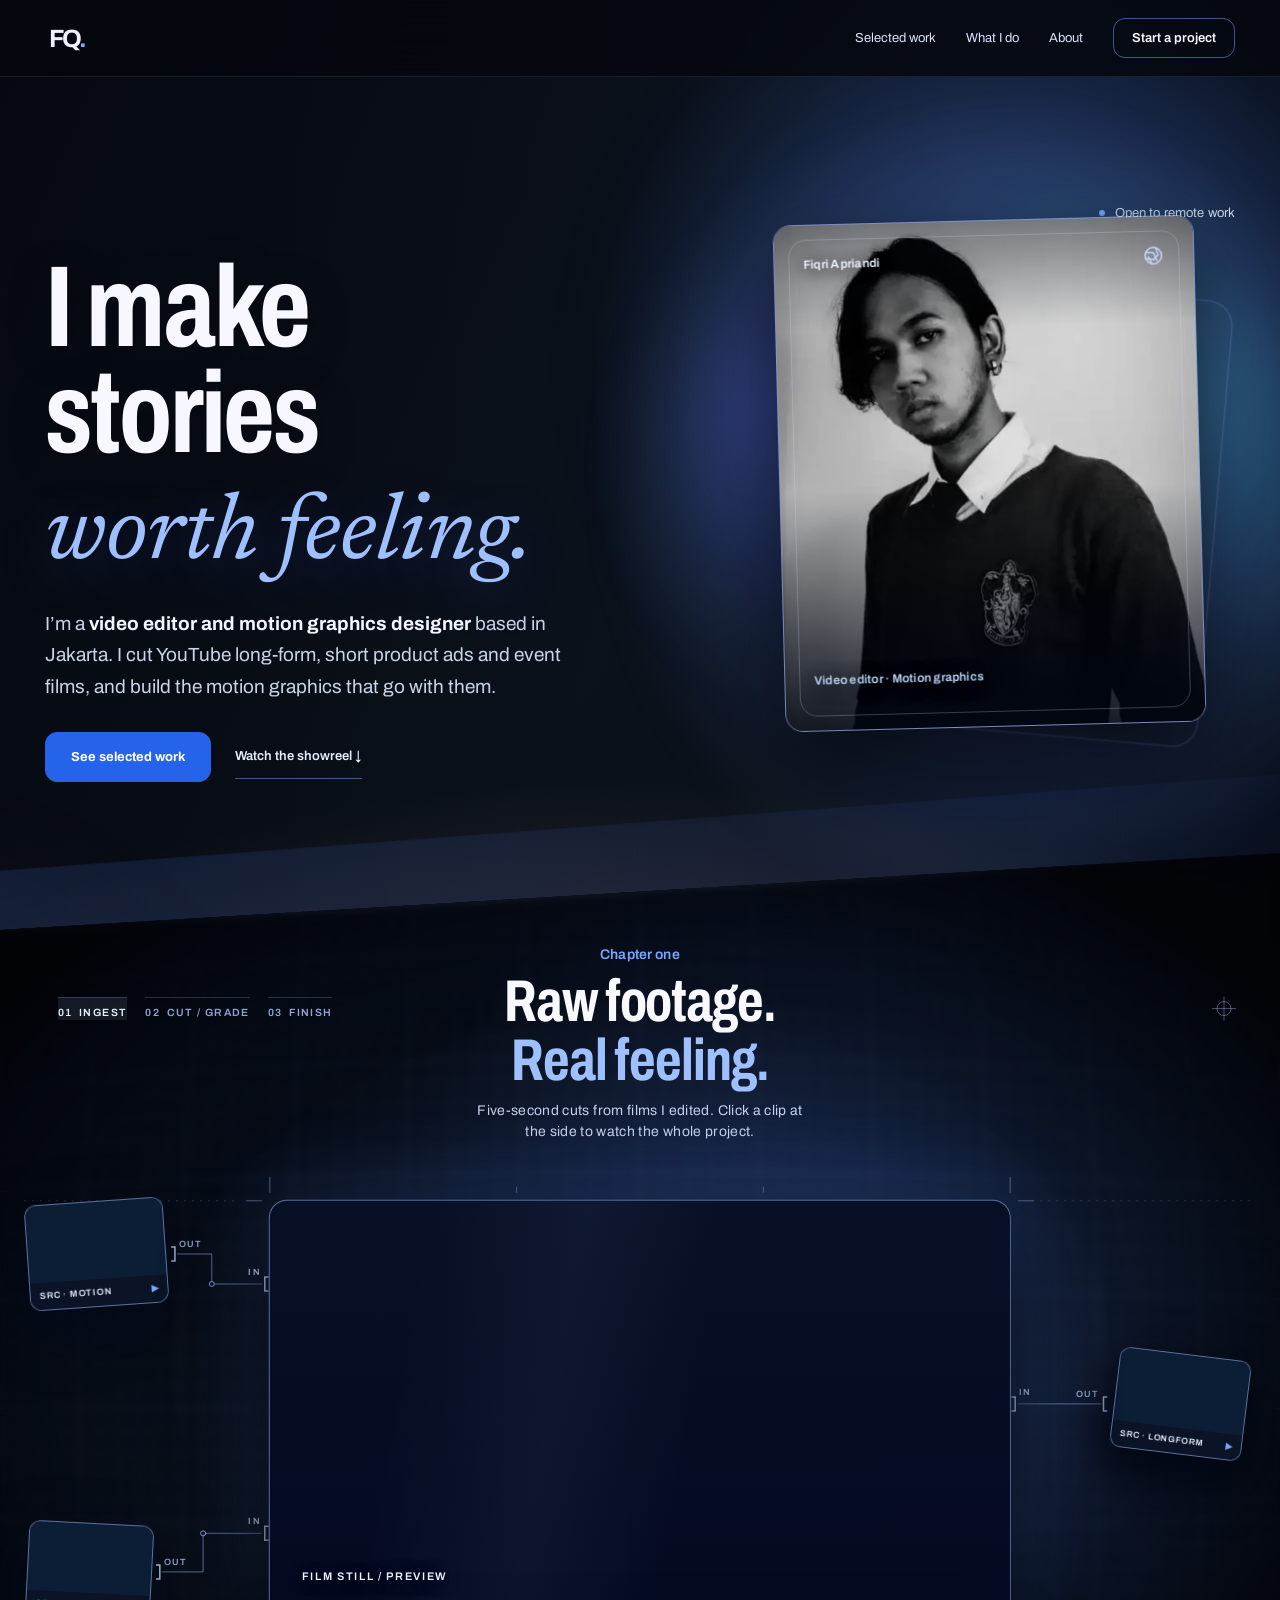
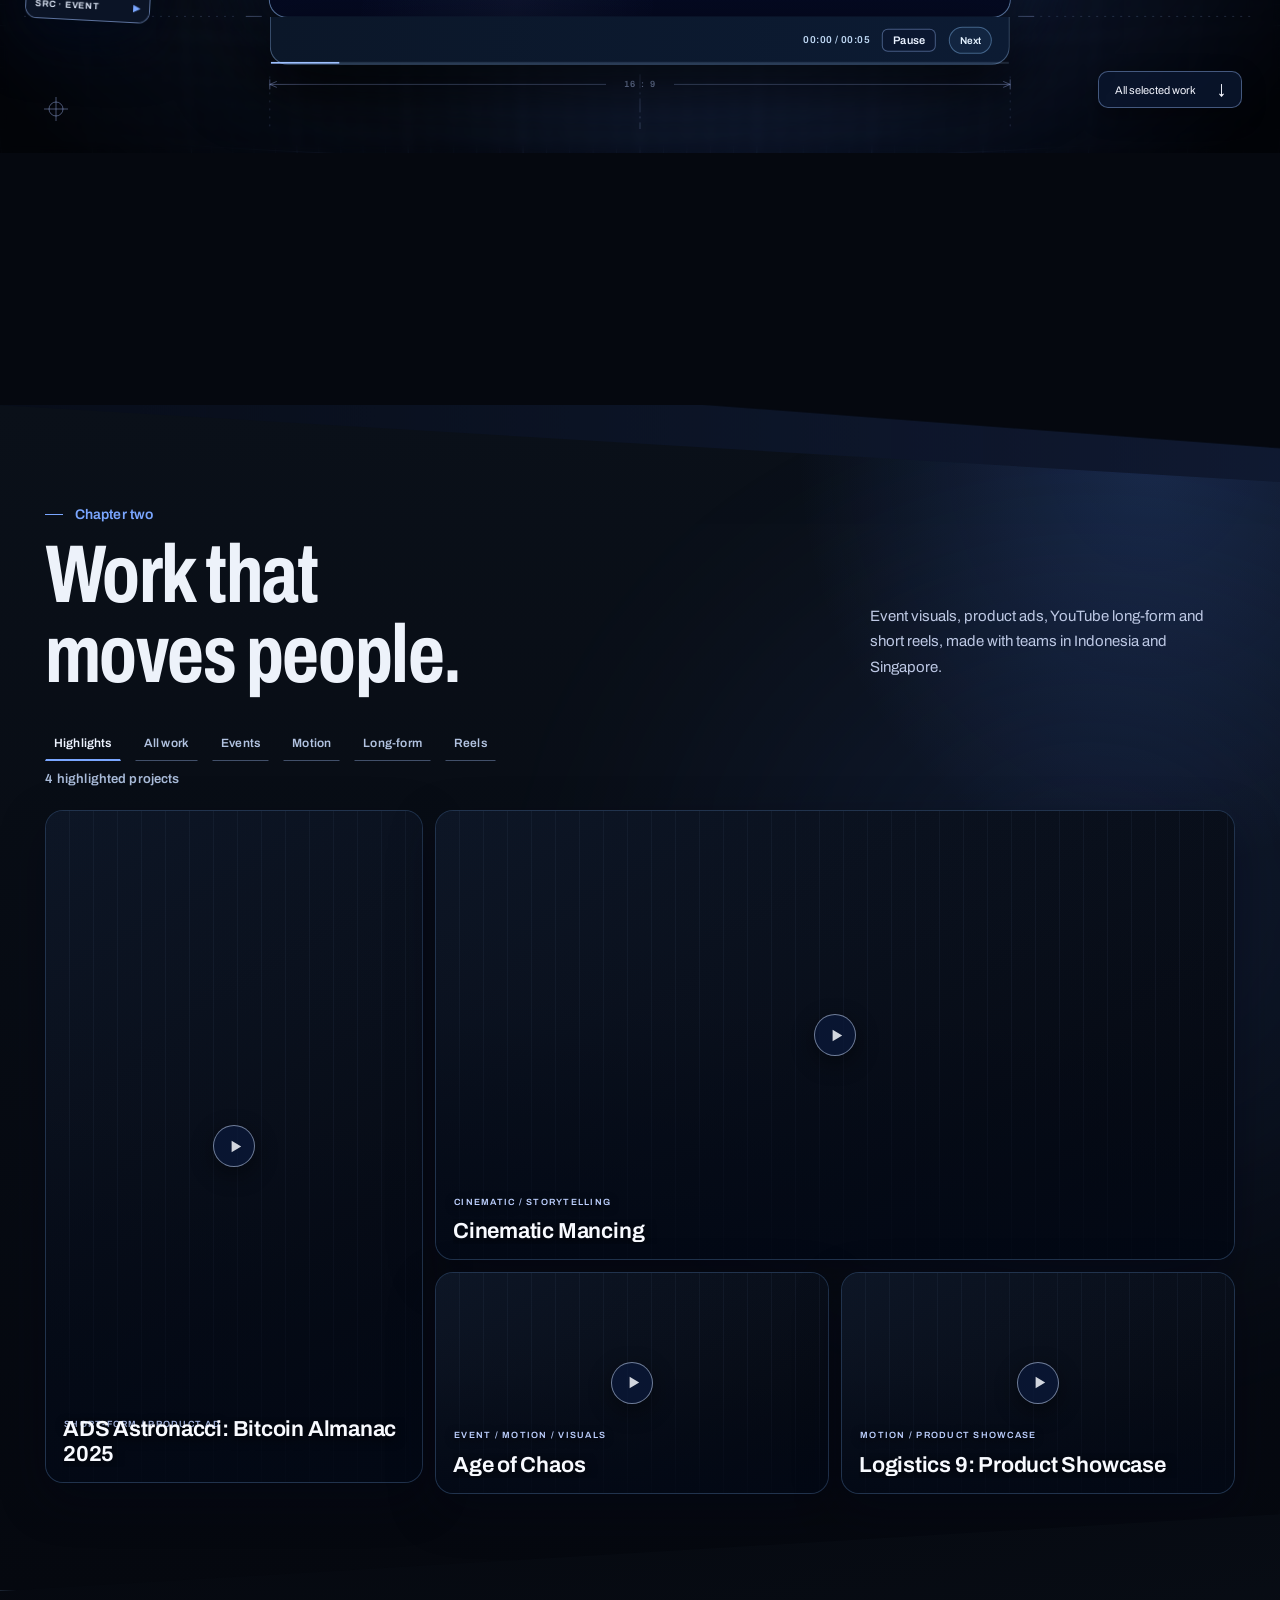
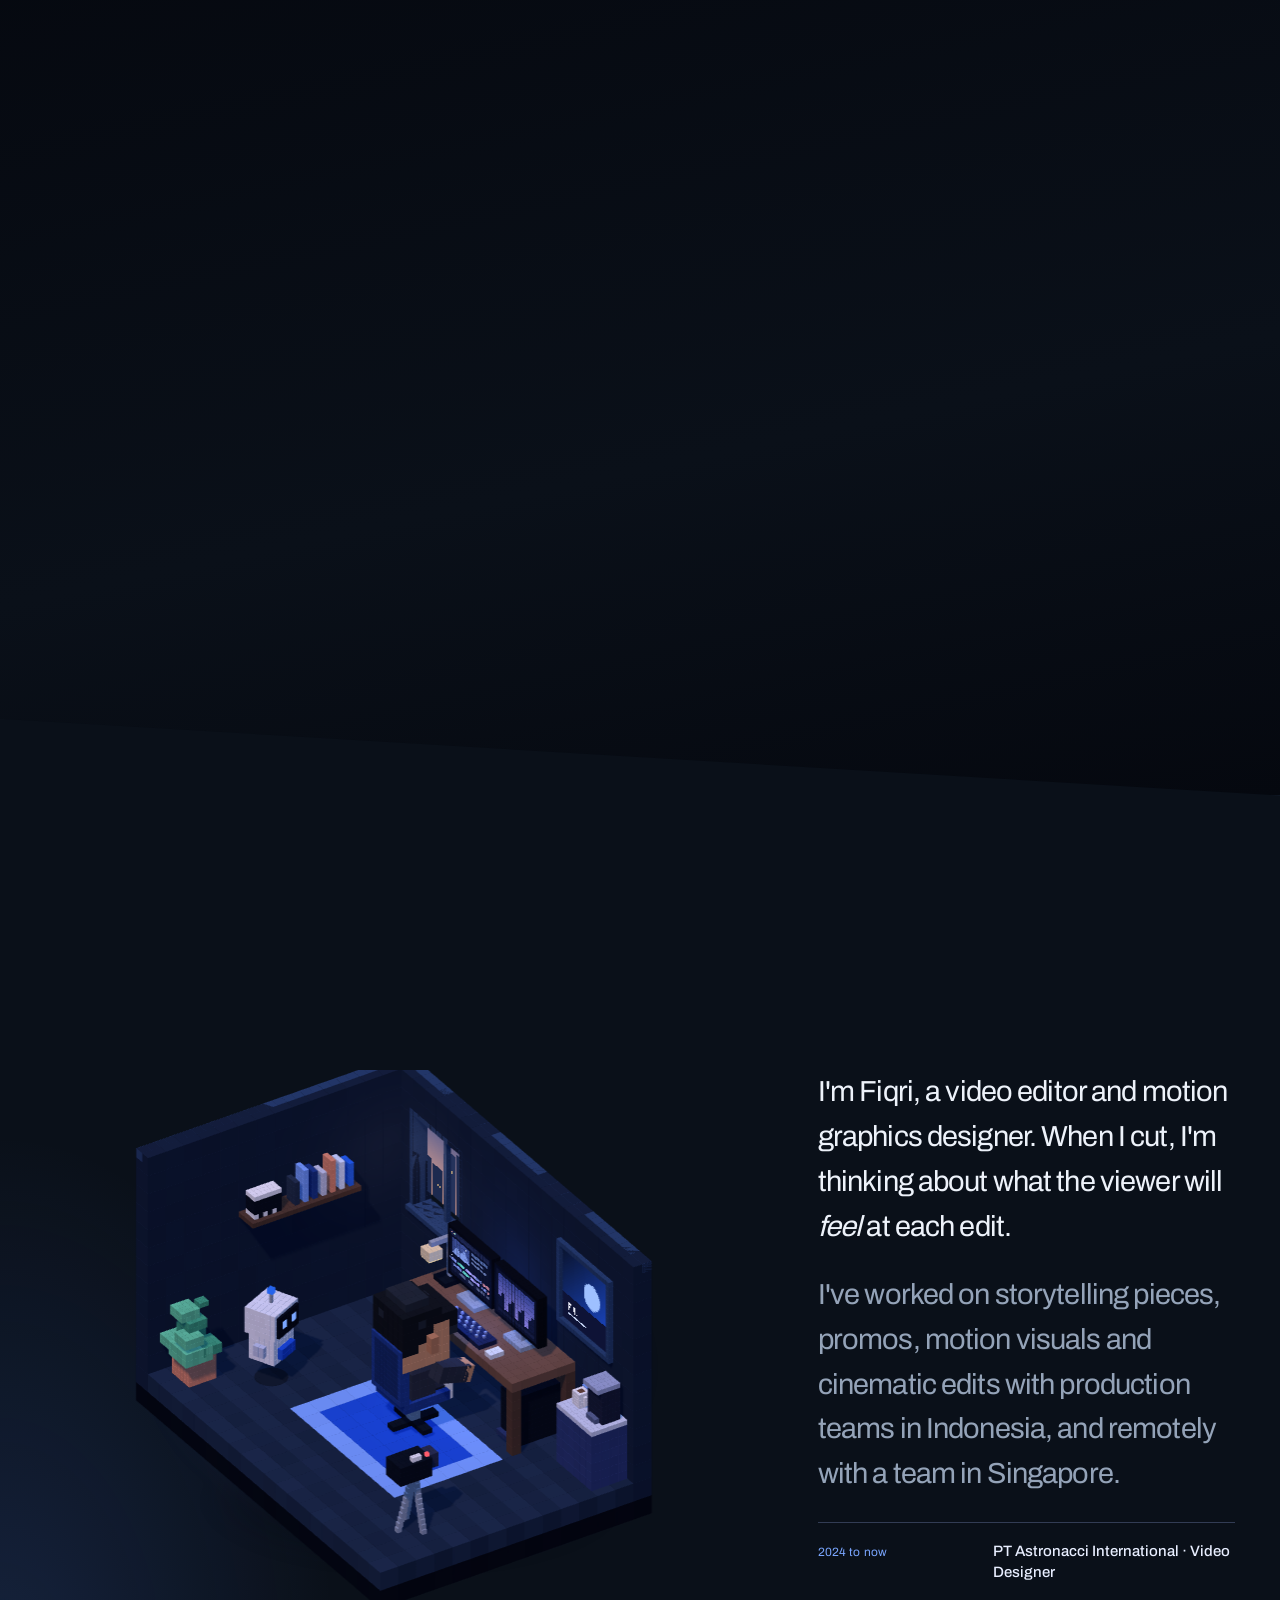
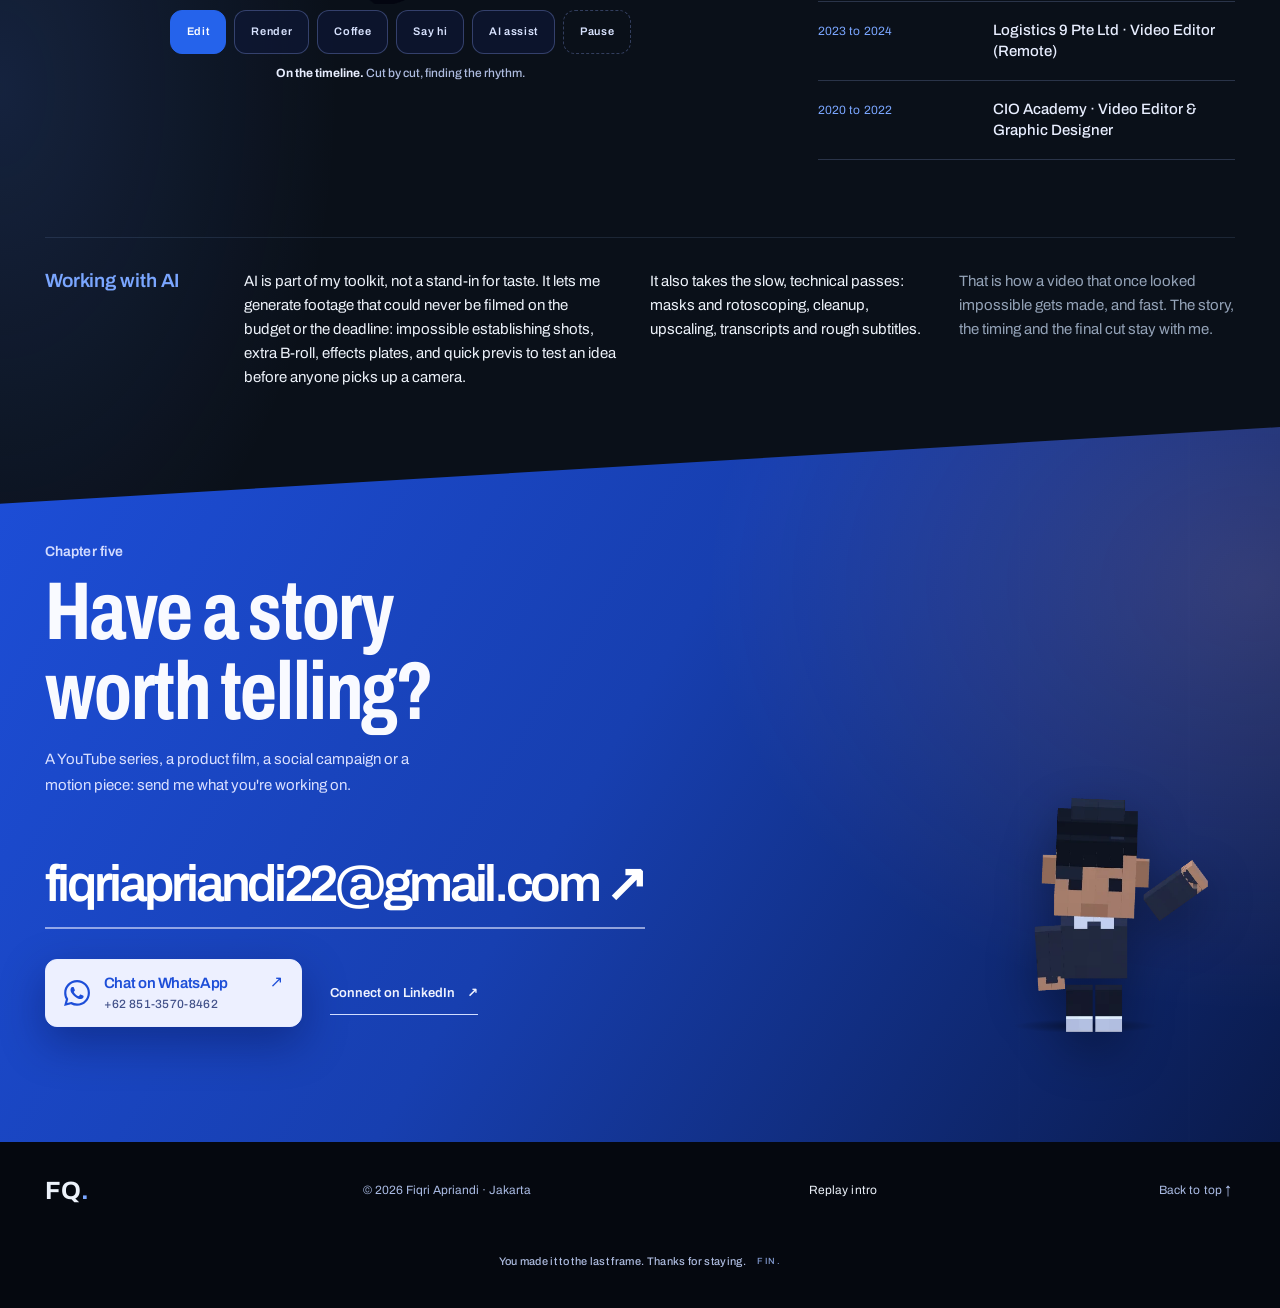
==== commit e7e328c3: "About: Working with AI becomes a full-width row under the room and bio It sat at the bottom of the r" ====
--- a/index.html
+++ b/index.html
@@ -30,7 +30,7 @@
 <link rel="stylesheet" href="assets/craft-refinement.css?v=2.1.0g">
 <link rel="stylesheet" href="assets/chapter-blueprint.css?v=1.3.0g">
 <link rel="stylesheet" href="assets/voxel-studio.css?v=1.1.0g">
-<link rel="stylesheet" href="assets/design-system.css?v=1.3.5p">
+<link rel="stylesheet" href="assets/design-system.css?v=1.3.6p">
 <link rel="stylesheet" href="assets/editor-shuttle.css?v=1.0.0">
 <link rel="stylesheet" href="assets/section-cuts.css?v=2.0.0">
 <link rel="stylesheet" href="assets/splash.css?v=2.0.3p">
@@ -501,7 +501,7 @@
       </div>
       <p class="fq-studio__note" id="fq-studio-note" aria-live="polite"><strong>On the timeline.</strong> Cut by cut, finding the rhythm.</p>
     </div>
-  </div><div class="reveal"><p>I'm Fiqri, a video editor and motion graphics designer. When I cut, I'm thinking about what the viewer will <em>feel</em> at each edit.</p><p class="muted">I've worked on storytelling pieces, promos, motion visuals and cinematic edits with production teams in Indonesia, and remotely with a team in Singapore.</p><div class="career"><div class="career-item"><span>2024 to now</span><strong>PT Astronacci International · Video Designer</strong></div><div class="career-item"><span>2023 to 2024</span><strong>Logistics 9 Pte Ltd · Video Editor (Remote)</strong></div><div class="career-item"><span>2020 to 2022</span><strong>CIO Academy · Video Editor & Graphic Designer</strong></div></div><div class="ai-note"><h3 class="ai-note__title">Working with AI</h3><p>AI is part of my toolkit, not a stand-in for taste. It lets me generate footage that could never be filmed on the budget or the deadline: impossible establishing shots, extra B-roll, effects plates, and quick previs to test an idea before anyone picks up a camera.</p><p>It also takes the slow, technical passes: masks and rotoscoping, cleanup, upscaling, transcripts and rough subtitles.</p><p class="muted">That is how a video that once looked impossible gets made, and fast. The story, the timing and the final cut stay with me.</p></div></div></div></div></section>
+  </div><div class="reveal"><p>I'm Fiqri, a video editor and motion graphics designer. When I cut, I'm thinking about what the viewer will <em>feel</em> at each edit.</p><p class="muted">I've worked on storytelling pieces, promos, motion visuals and cinematic edits with production teams in Indonesia, and remotely with a team in Singapore.</p><div class="career"><div class="career-item"><span>2024 to now</span><strong>PT Astronacci International · Video Designer</strong></div><div class="career-item"><span>2023 to 2024</span><strong>Logistics 9 Pte Ltd · Video Editor (Remote)</strong></div><div class="career-item"><span>2020 to 2022</span><strong>CIO Academy · Video Editor & Graphic Designer</strong></div></div></div></div><div class="ai-note reveal"><h3 class="ai-note__title">Working with AI</h3><p>AI is part of my toolkit, not a stand-in for taste. It lets me generate footage that could never be filmed on the budget or the deadline: impossible establishing shots, extra B-roll, effects plates, and quick previs to test an idea before anyone picks up a camera.</p><p>It also takes the slow, technical passes: masks and rotoscoping, cleanup, upscaling, transcripts and rough subtitles.</p><p class="muted">That is how a video that once looked impossible gets made, and fast. The story, the timing and the final cut stay with me.</p></div></div></section>
 <div class="fq-cut" data-dir="left" aria-hidden="true"><i class="fq-cut__plane"></i></div>
 <section class="section contact" id="contact"><div class="shell"><button class="fq-cameo fq-cameo--contact" type="button" aria-label="Pause mini Fiqri" aria-pressed="false"><img src="assets/cameos/wave-0.webp" width="482" height="526" alt="" loading="lazy" decoding="async" data-cameo="wave"></button><span class="eyebrow chapter-mark">Chapter five</span><h2>Have a story<br>worth telling?</h2><p class="section-lead muted">A YouTube series, a product film, a social campaign or a motion piece: send me what you're working on.</p><a class="mail" href="mailto:fiqriapriandi22@gmail.com?subject=Let's%20collaborate">fiqriapriandi22@gmail.com ↗</a><div class="contact-connect" aria-label="Additional contact options">
 <a class="whatsapp-contact" href="https://wa.me/6285135708462?text=Hi%20Fiqri%2C%20I%20saw%20your%20portfolio%20and%20would%20like%20to%20discuss%20a%20project." target="_blank" rel="noopener noreferrer" aria-label="Chat with Fiqri on WhatsApp, plus 62 851 3570 8462">
--- a/assets/design-system.css
+++ b/assets/design-system.css
@@ -357,10 +357,22 @@
 }
 .grade-compare__range:focus-visible + *,.grade-compare__frame:focus-within{outline:2px solid var(--c-ice);outline-offset:3px}
 
-/* About: working with AI (the bot in the room is its illustration) */
-#about .ai-note{margin-top:34px;max-width:52ch}
-#about .ai-note__title{margin:0 0 10px;font:600 13px/1.3 var(--font-text);color:var(--c-blue-soft);letter-spacing:.01em}
-#about .ai-note p{margin:0 0 12px;font-size:clamp(15px,1.15vw,17px)!important;line-height:1.6!important;letter-spacing:0!important}
+/* About: working with AI. A full-width row under the room and the bio, so
+   neither column is left with a tall empty gap: label, then three short
+   paragraphs side by side (stacked on phones). */
+#about .ai-note{
+  display:grid;grid-template-columns:minmax(0,.6fr) minmax(0,1.35fr) minmax(0,1fr) minmax(0,1fr);gap:clamp(20px,2.6vw,44px);align-items:start;
+  margin-top:clamp(48px,6vw,84px);padding-top:clamp(22px,2.4vw,32px);border-top:1px solid #9ec0ff1f;
+}
+#about .ai-note__title{margin:0;font:600 clamp(17px,1.5vw,21px)/1.25 var(--font-text);color:var(--c-blue-soft);letter-spacing:-.005em}
+#about .ai-note p{margin:0;max-width:none;font-size:clamp(15px,1.05vw,16.5px)!important;line-height:1.6!important;letter-spacing:0!important}
+@media(max-width:1000px){
+  #about .ai-note{grid-template-columns:minmax(0,1.35fr) minmax(0,1fr) minmax(0,1fr)}
+  #about .ai-note__title{grid-column:1/-1}
+}
+@media(max-width:700px){
+  #about .ai-note{grid-template-columns:1fr;gap:12px}
+}
 
 /* Chapter One mixes the owner's own clips (<video>) with YouTube embeds in the
    same two panels: each panel shows whichever source its current shot uses. */
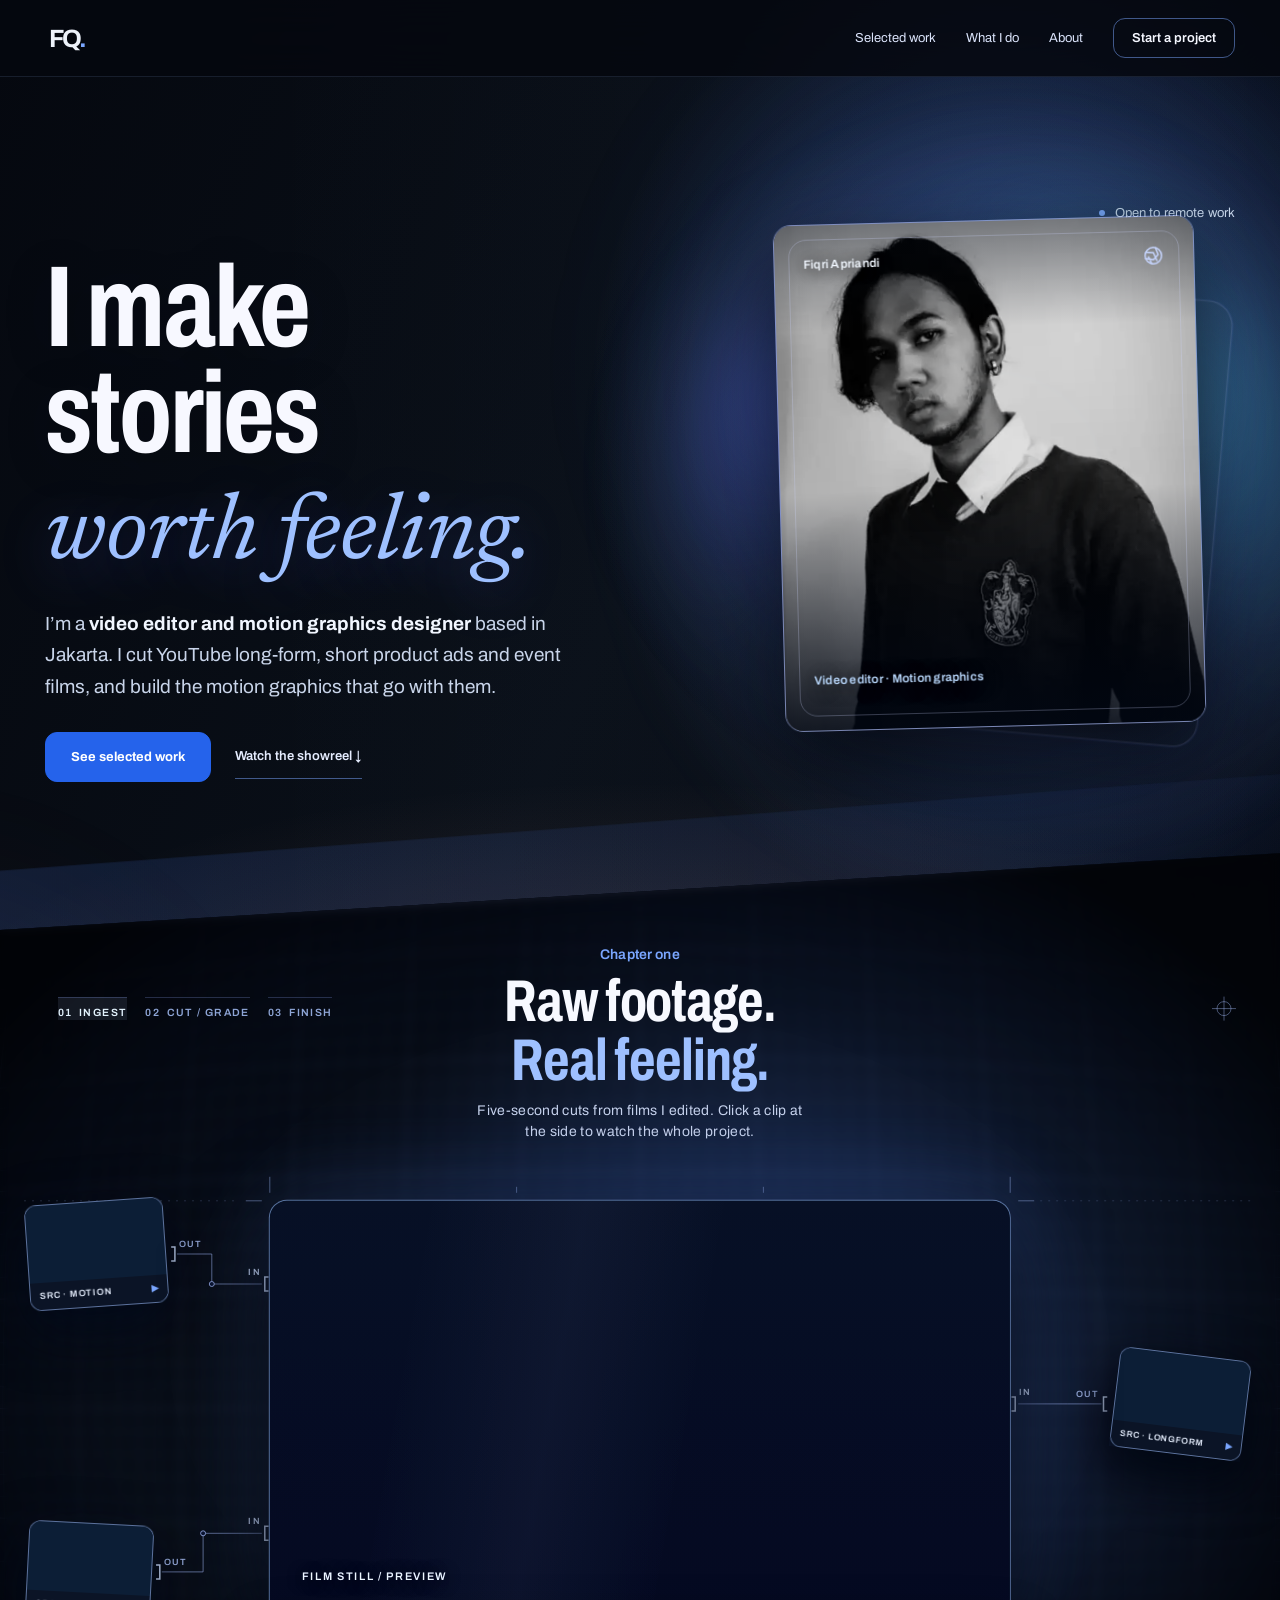
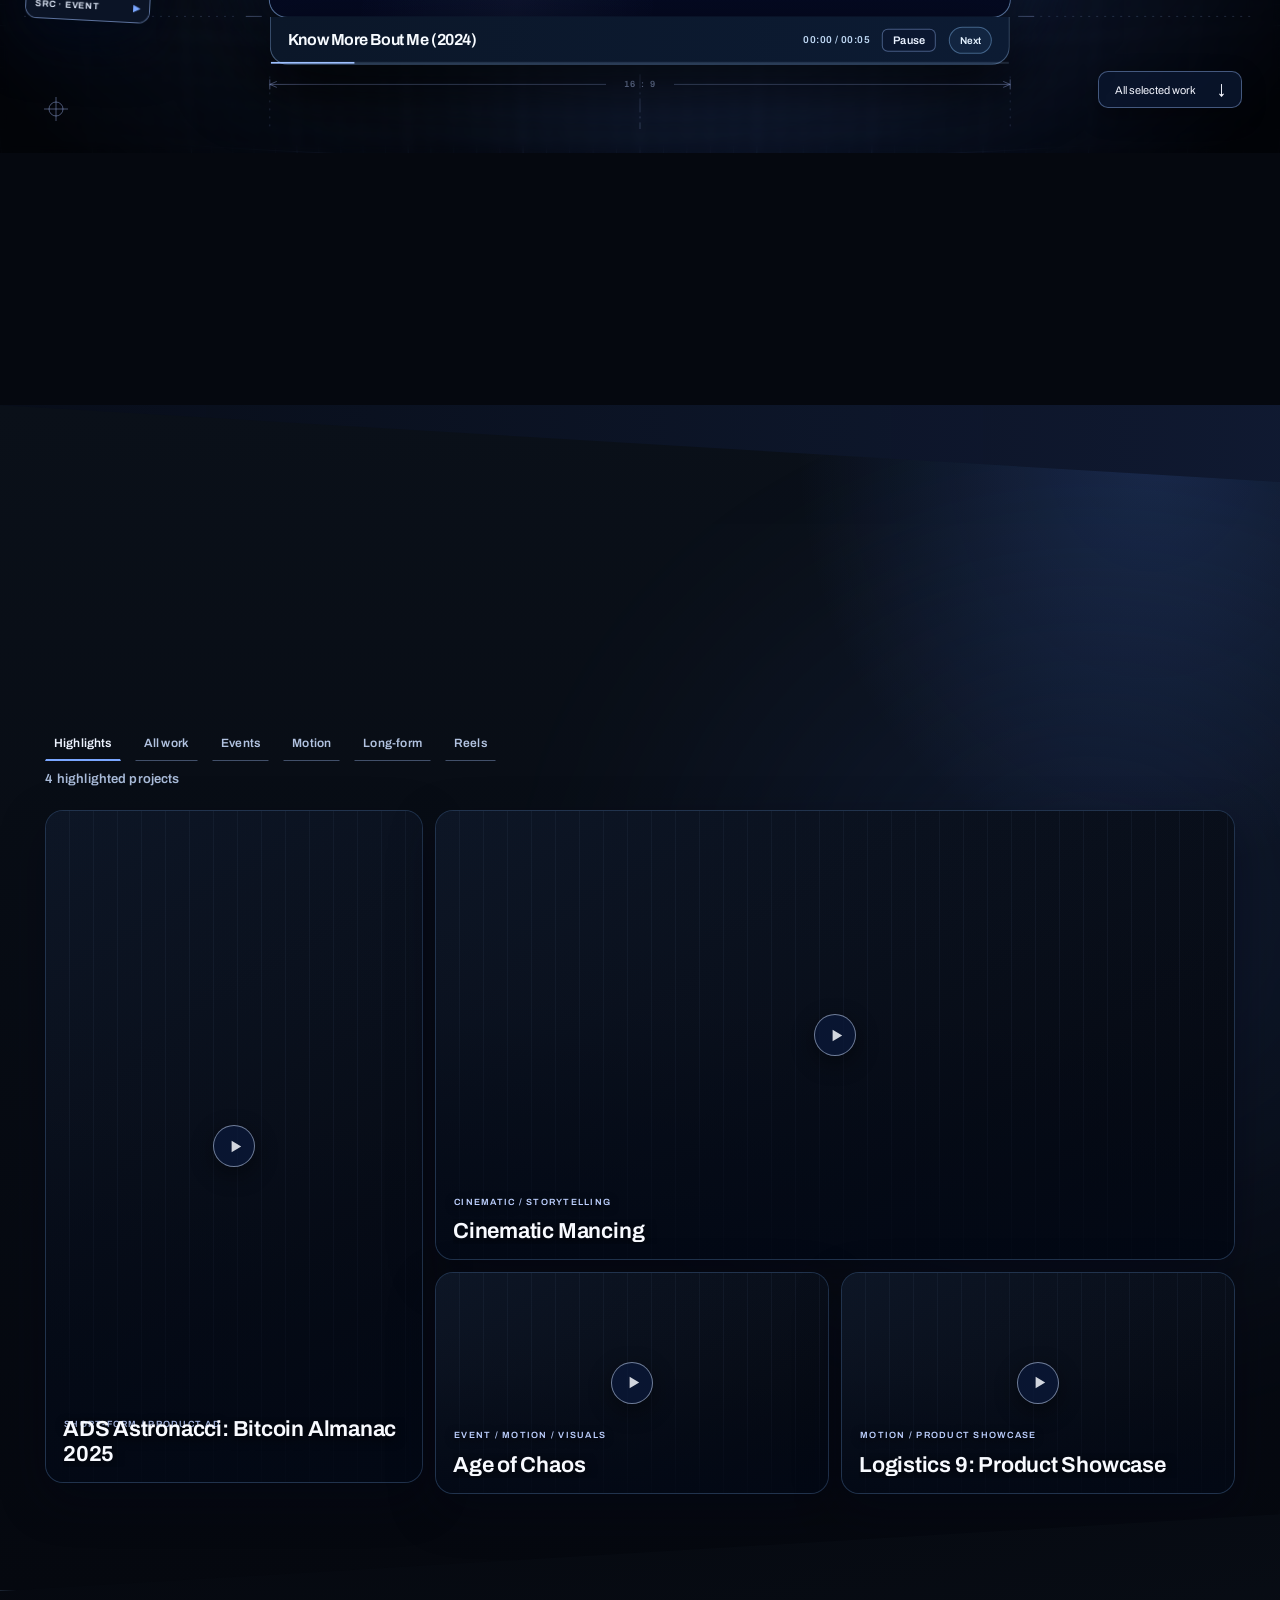
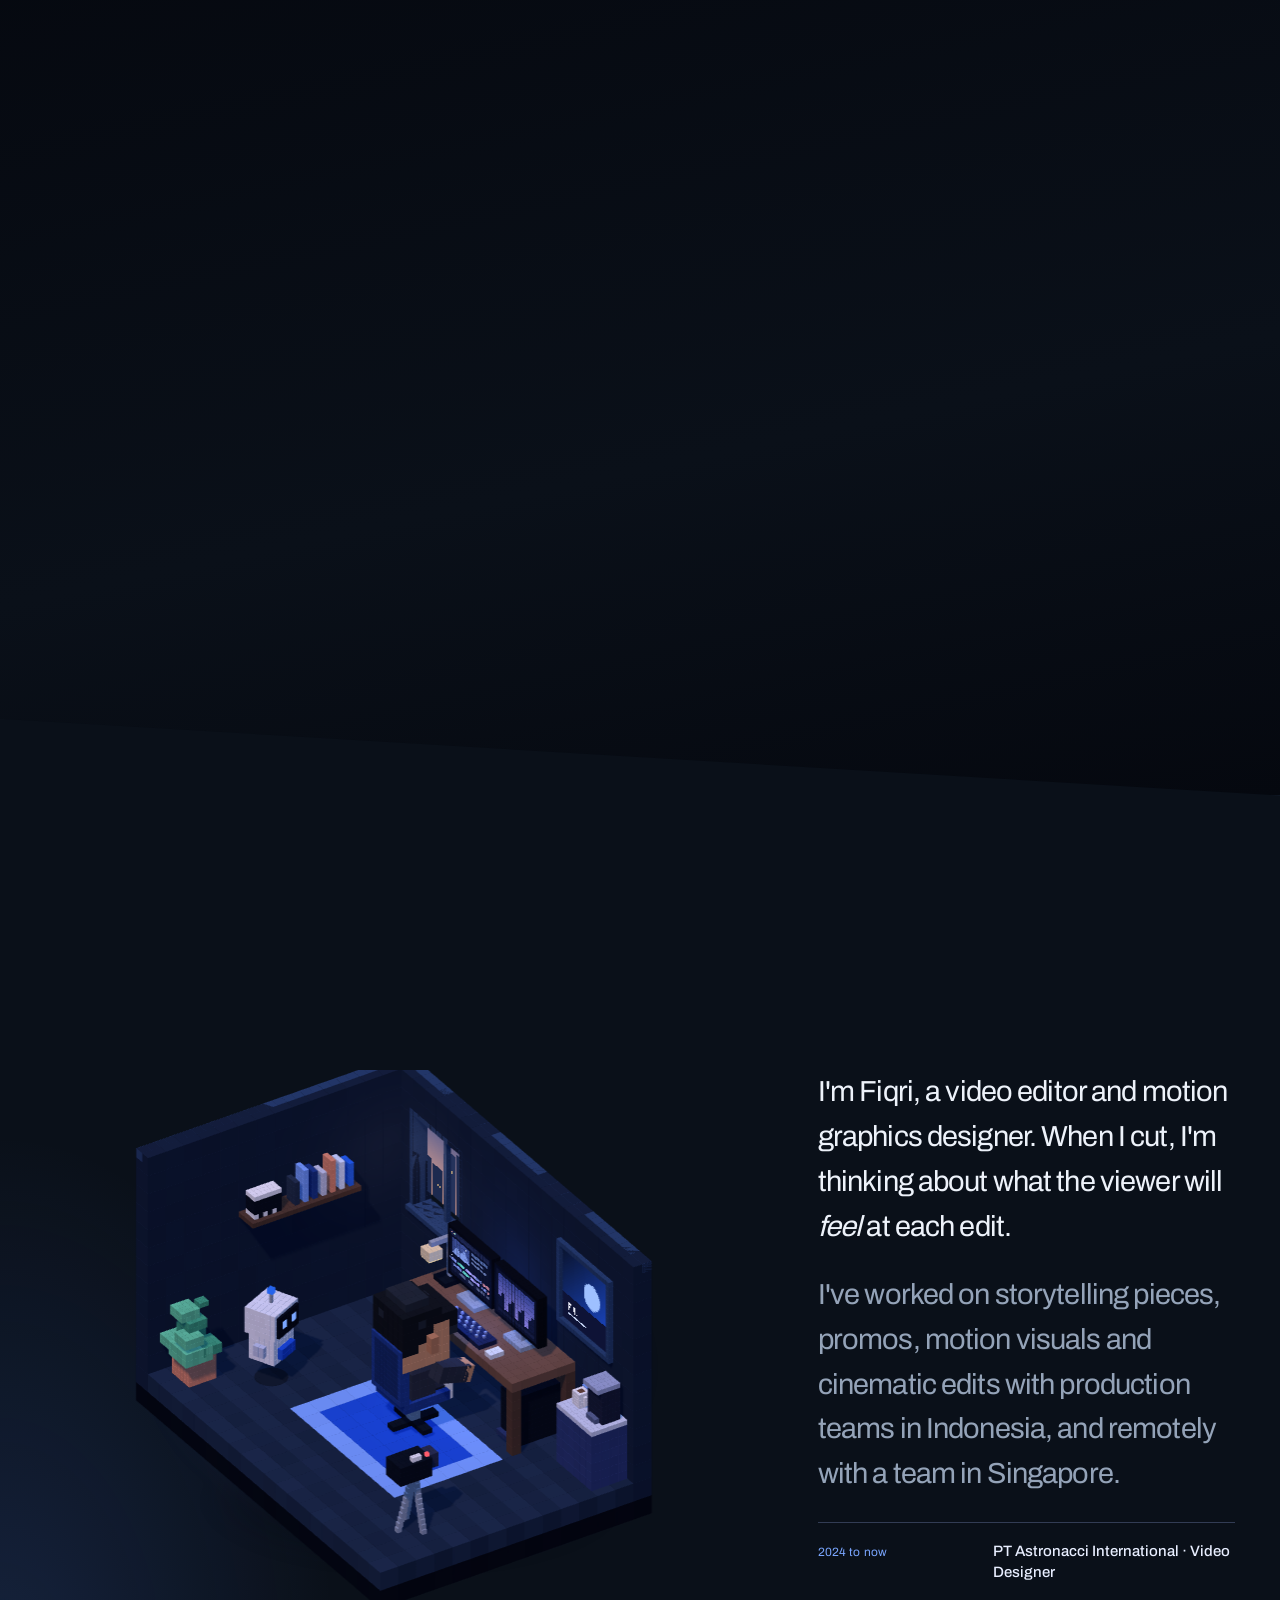
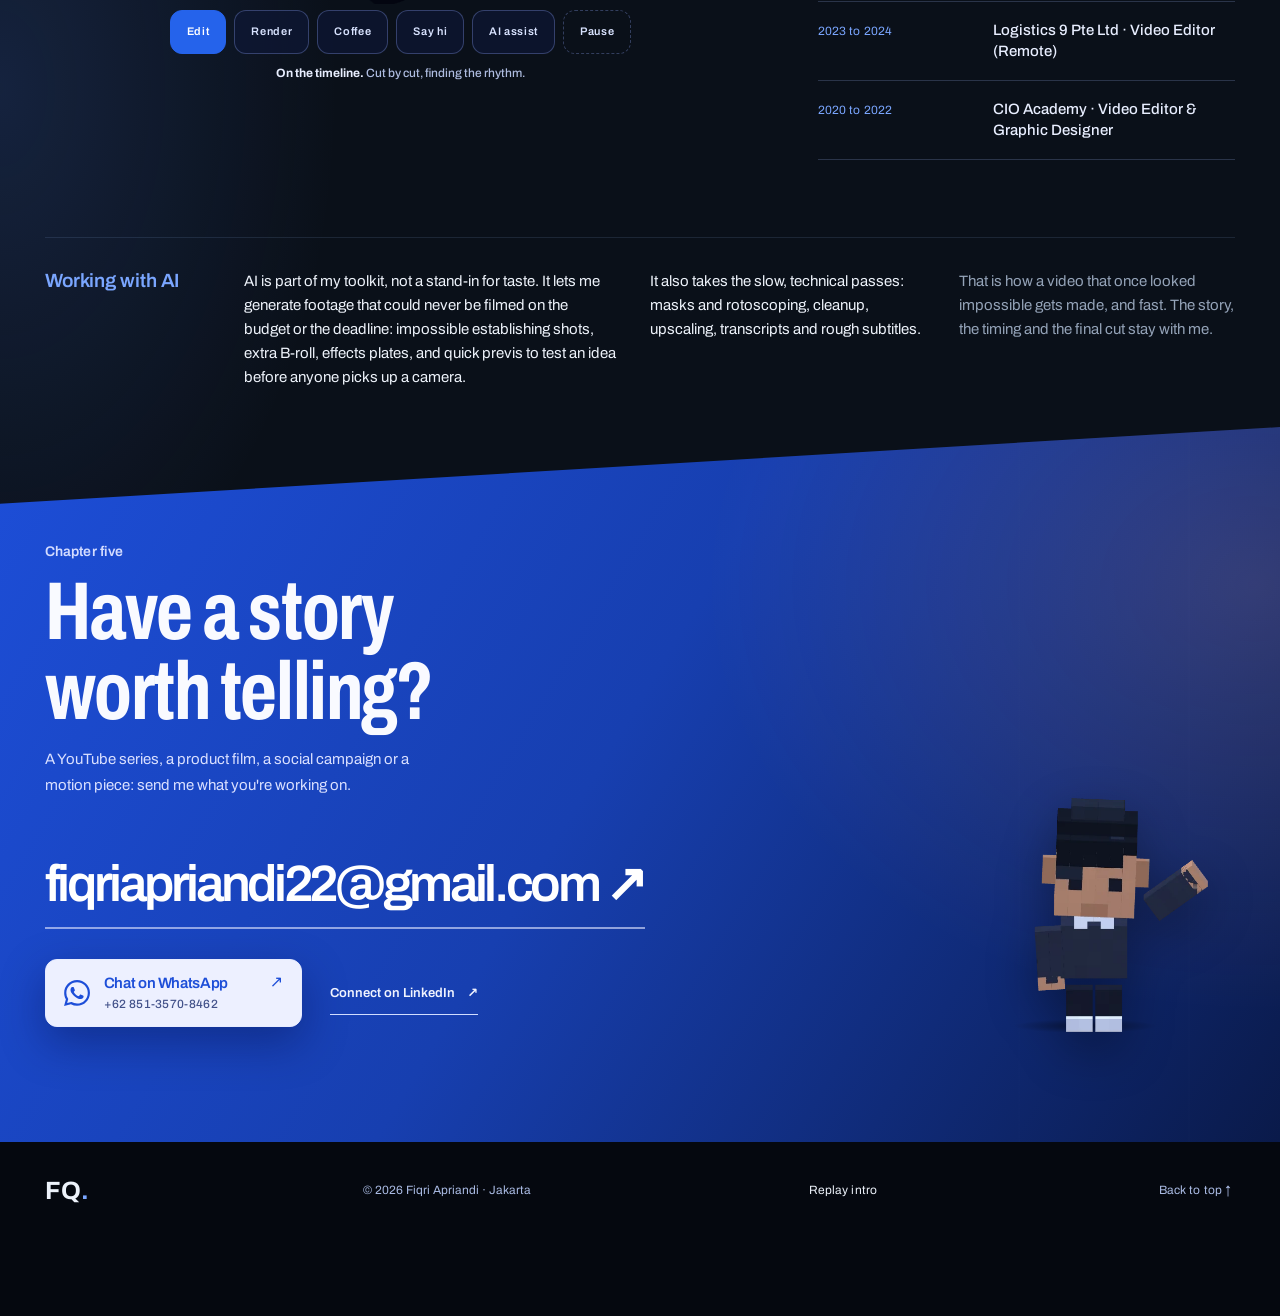
==== commit d2f9011a: "Chapter One: Next always moves on Next could look dead in four ways: the crossfade paused the panel " ====
--- a/index.html
+++ b/index.html
@@ -42,7 +42,7 @@
 <script defer src="assets/chapter-one.js?v=1.6.1"></script>
 <script defer src="assets/living-motion.js"></script>
 <script defer src="assets/portrait-flip.js?v=1.0.0"></script>
-<script defer src="assets/work-gallery.js?v=1.9.0"></script><script defer src="assets/reel-native.js?v=1.0.0"></script><script defer src="assets/chapter-montage.js?v=1.12.0"></script>
+<script defer src="assets/work-gallery.js?v=1.9.0"></script><script defer src="assets/reel-native.js?v=1.0.0"></script><script defer src="assets/chapter-montage.js?v=1.12.1"></script>
 <script defer src="assets/easter-eggs.js?v=1.0.0"></script>
 <script defer src="assets/electric-cinema.js?v=3.0.0"></script>
 <script defer src="assets/creators-lab.js?v=3.3.2"></script>
--- a/assets/design-system.css
+++ b/assets/design-system.css
@@ -378,4 +378,6 @@
    same two panels: each panel shows whichever source its current shot uses. */
 #cinema-wrap .showreel-shell .montage-stream:not(.is-native) .montage-native{visibility:hidden}
 #cinema-wrap .showreel-shell .montage-stream.is-native iframe{visibility:hidden}
-
+/* Next while the following shot loads */
+#cinema-wrap .montage-skip.is-busy{opacity:.6;cursor:progress}
+
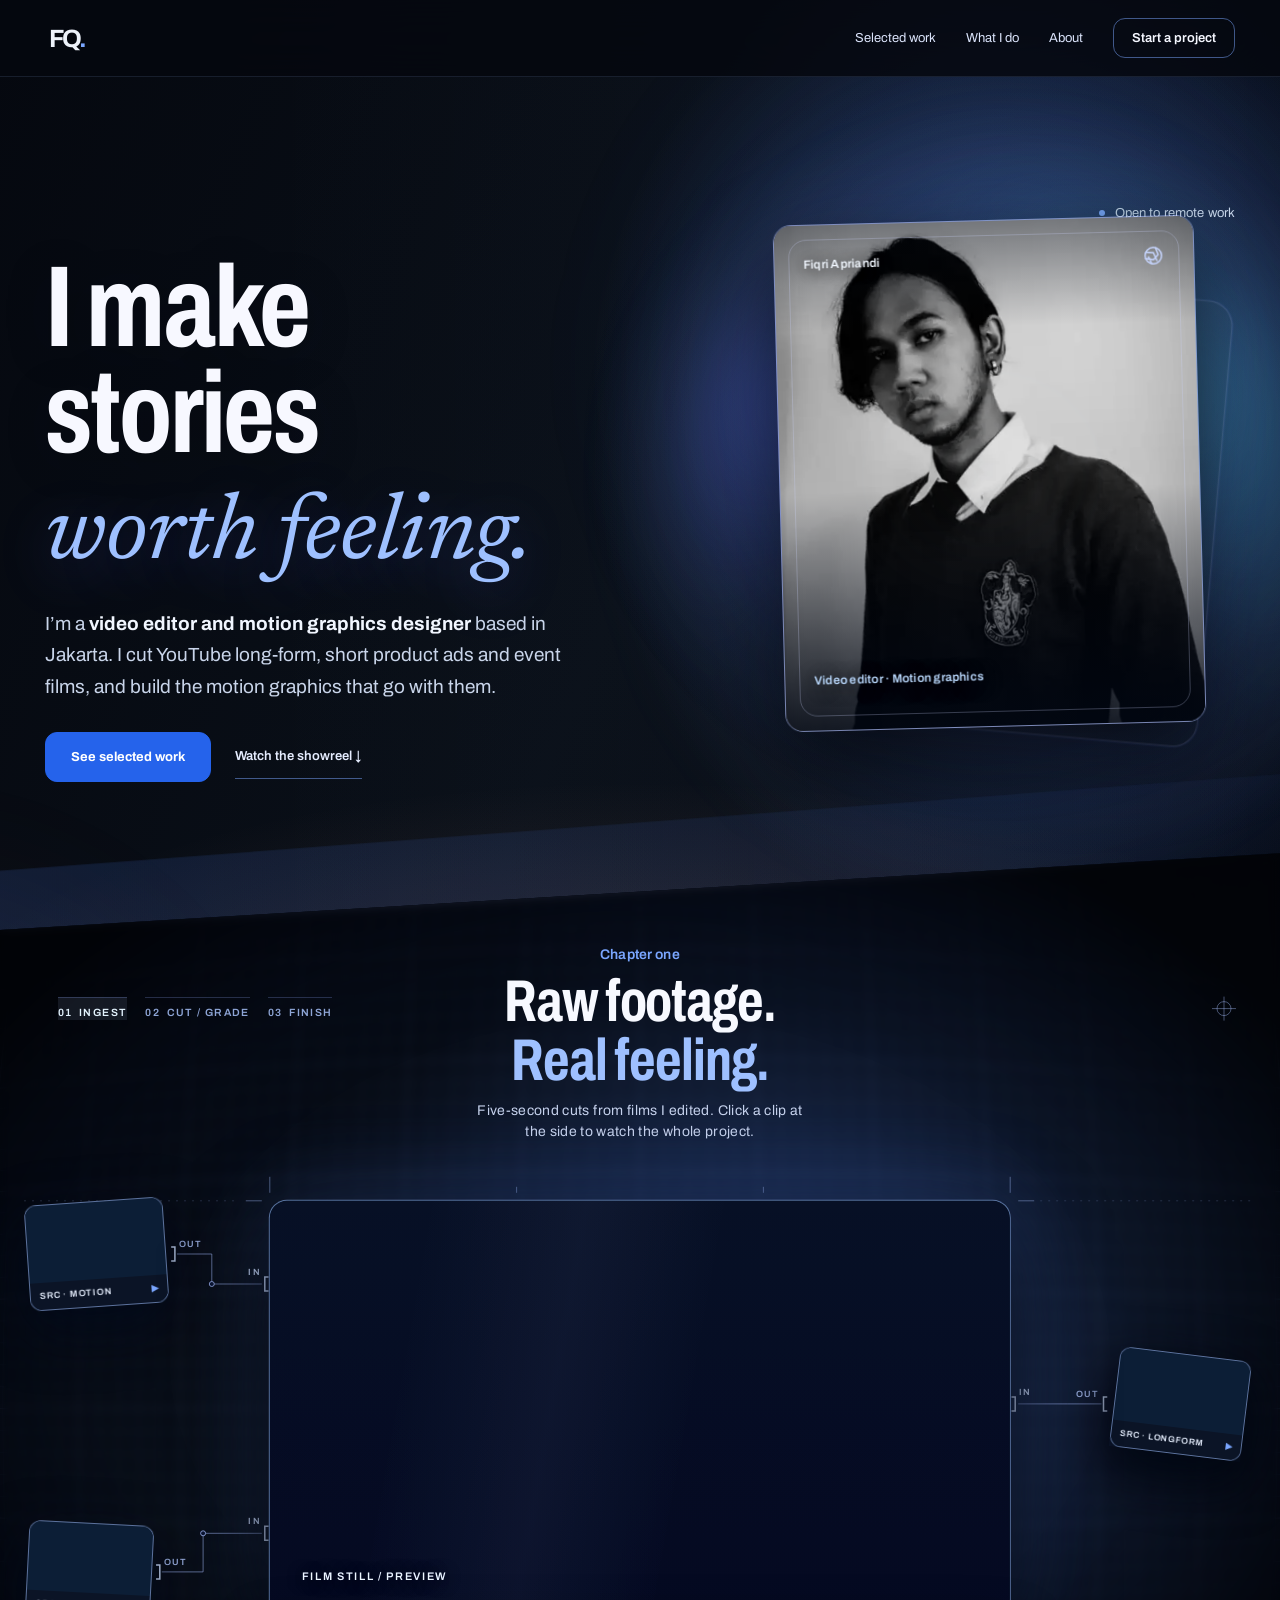
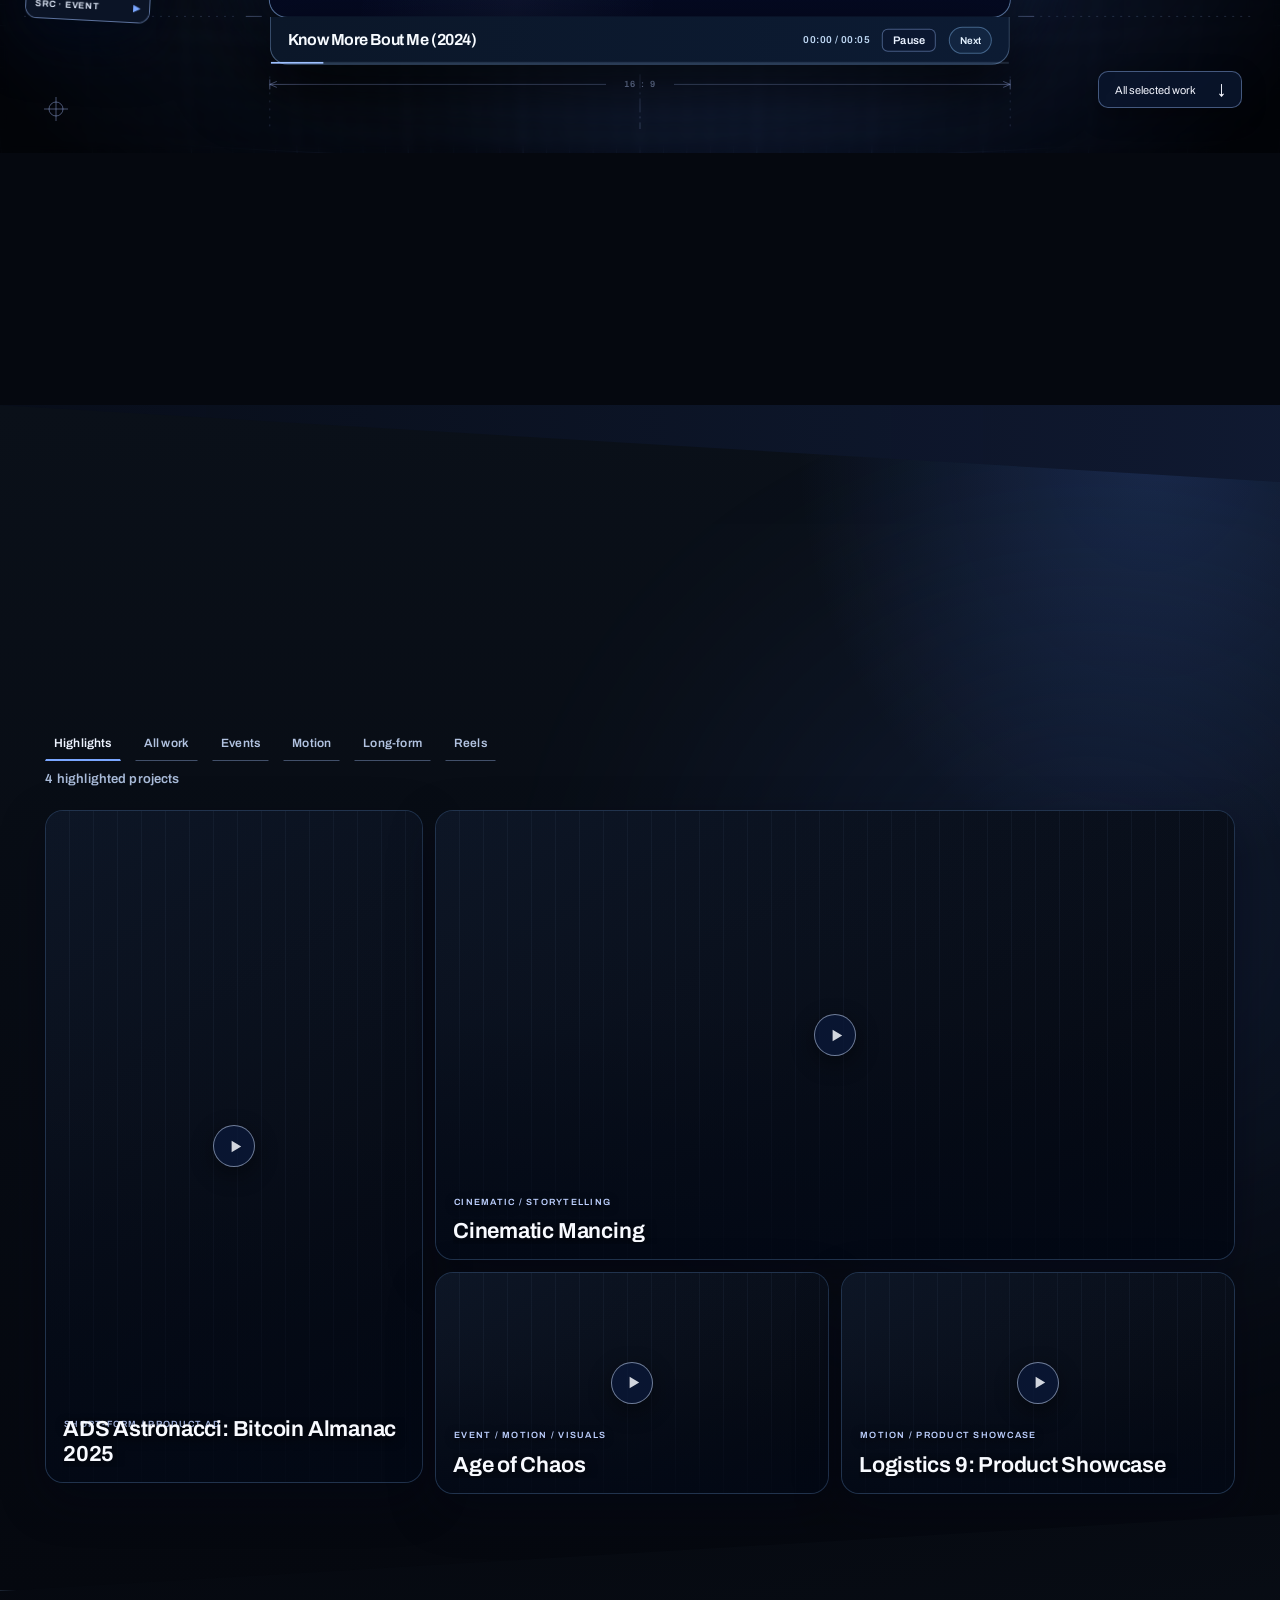
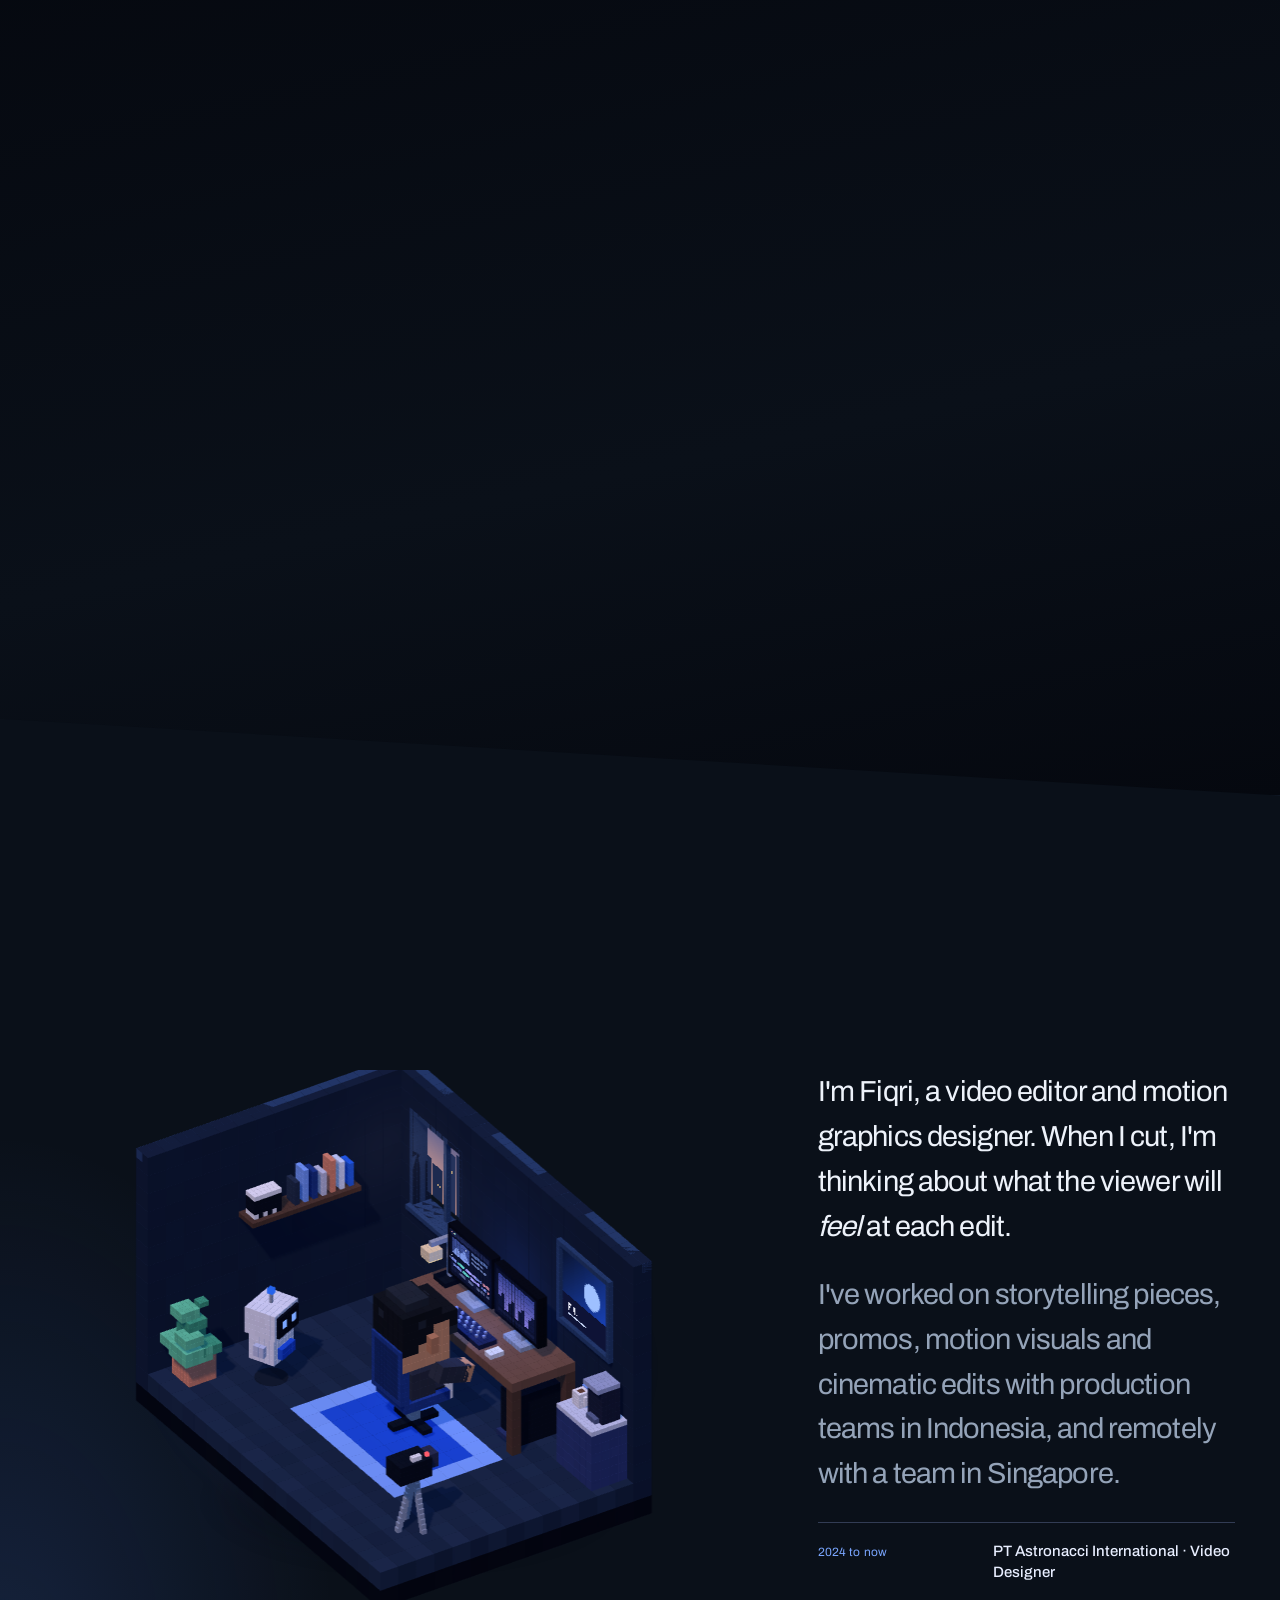
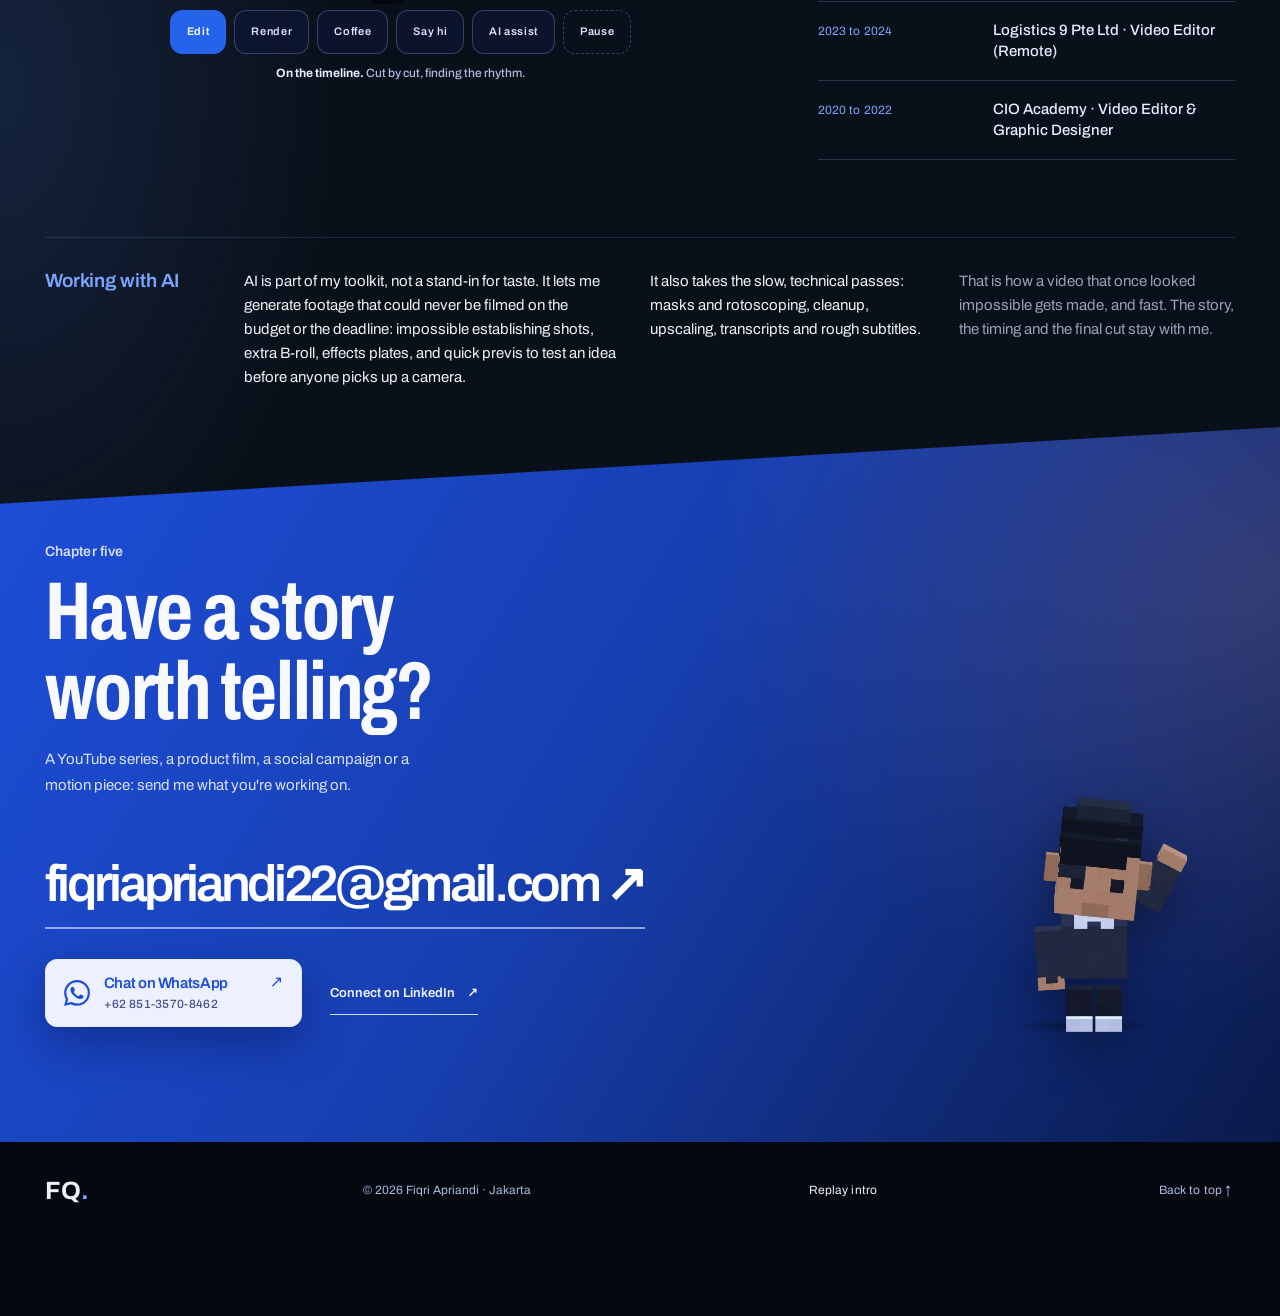
==== commit 2e40f43a: "About room: reserve its space before the 3D engine loads The controls below the room jumped about 12" ====
--- a/index.html
+++ b/index.html
@@ -29,7 +29,7 @@
 <link rel="stylesheet" href="assets/creators-lab.css?v=1.0.0g">
 <link rel="stylesheet" href="assets/craft-refinement.css?v=2.1.0g">
 <link rel="stylesheet" href="assets/chapter-blueprint.css?v=1.3.0g">
-<link rel="stylesheet" href="assets/voxel-studio.css?v=1.1.0g">
+<link rel="stylesheet" href="assets/voxel-studio.css?v=1.1.1g">
 <link rel="stylesheet" href="assets/design-system.css?v=1.3.6p">
 <link rel="stylesheet" href="assets/editor-shuttle.css?v=1.0.0">
 <link rel="stylesheet" href="assets/section-cuts.css?v=2.0.0">
--- a/assets/voxel-studio.css
+++ b/assets/voxel-studio.css
@@ -14,6 +14,9 @@
   aspect-ratio:4/3;width:100%;
   perspective:none;touch-action:pan-y;
 }
+/* Hold the room's space before the 3D engine has loaded, so the buttons below
+   do not jump (and catch a tap meant for something else) when it appears. */
+#about .fq-studio:not([data-engine]) .fq-studio__art{aspect-ratio:4/3;width:100%;padding:0}
 /* light pool + contact shadow under the floating diorama */
 #about .fq-studio__art--voxel::before{
   content:"";position:absolute;z-index:0;pointer-events:none;
@@ -55,7 +58,7 @@
   #about .fq-studio{max-width:none!important}
 }
 @media(max-width:700px){
-  #about .fq-studio__art.fq-studio__art--voxel{aspect-ratio:1/1;margin:0 -2vw}
+  #about .fq-studio__art.fq-studio__art--voxel,#about .fq-studio:not([data-engine]) .fq-studio__art{aspect-ratio:1/1;margin:0 -2vw}
   #about .fq-studio__button{padding:0 13px;font-size:10.5px!important;min-height:40px}
 }
 #about .fq-studio__button{flex:0 0 auto!important}
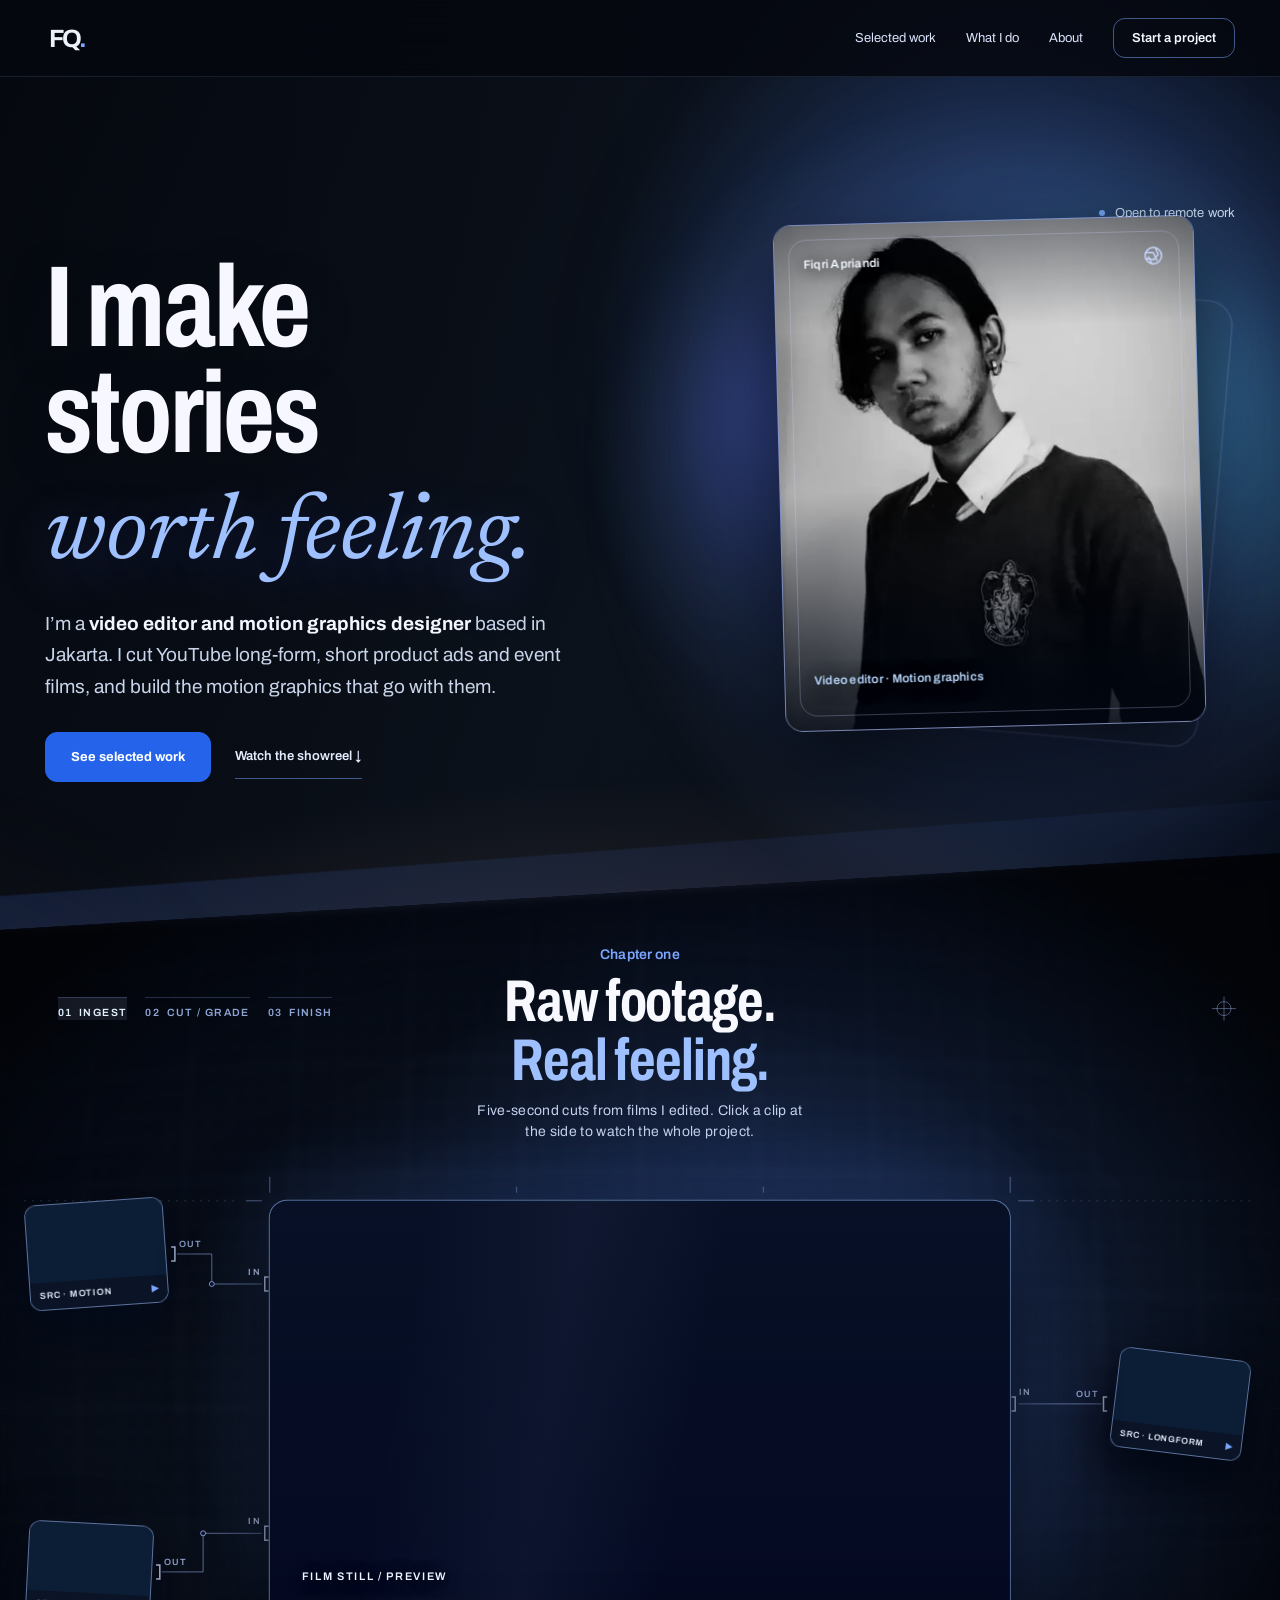
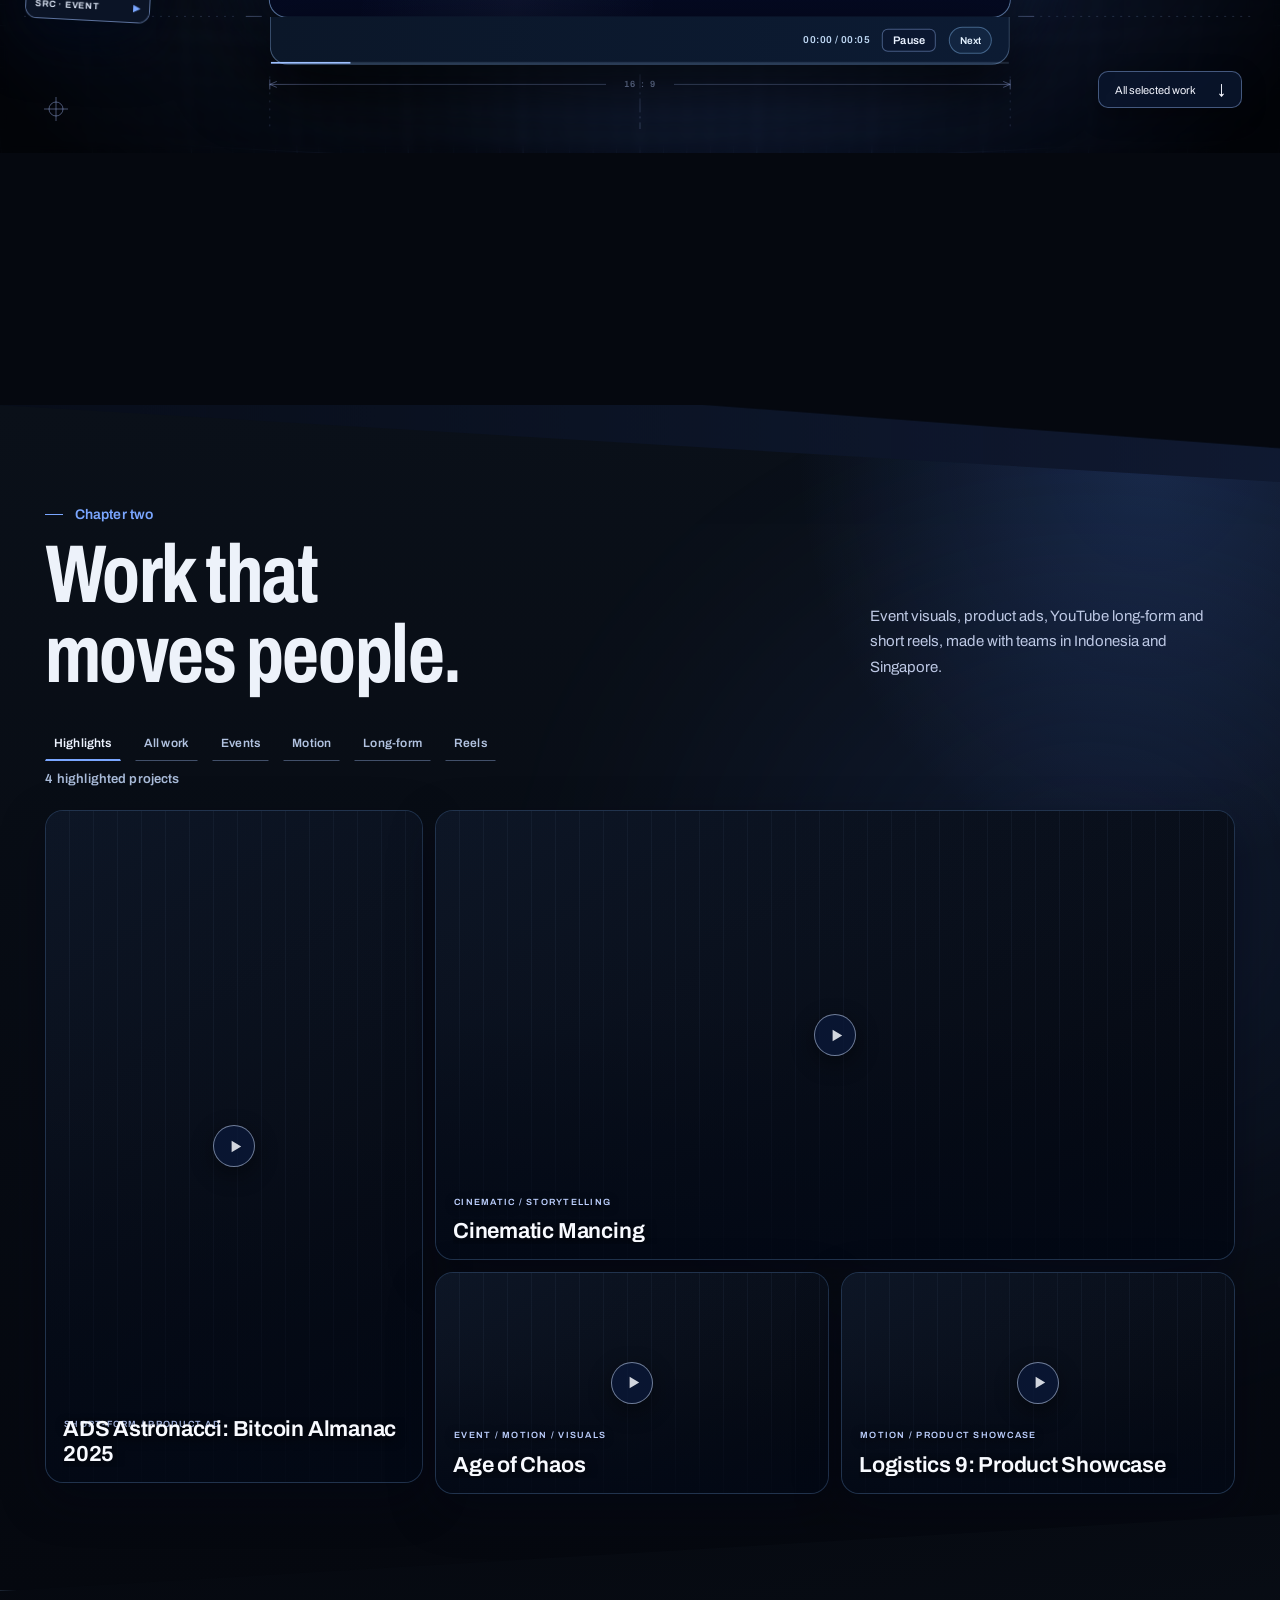
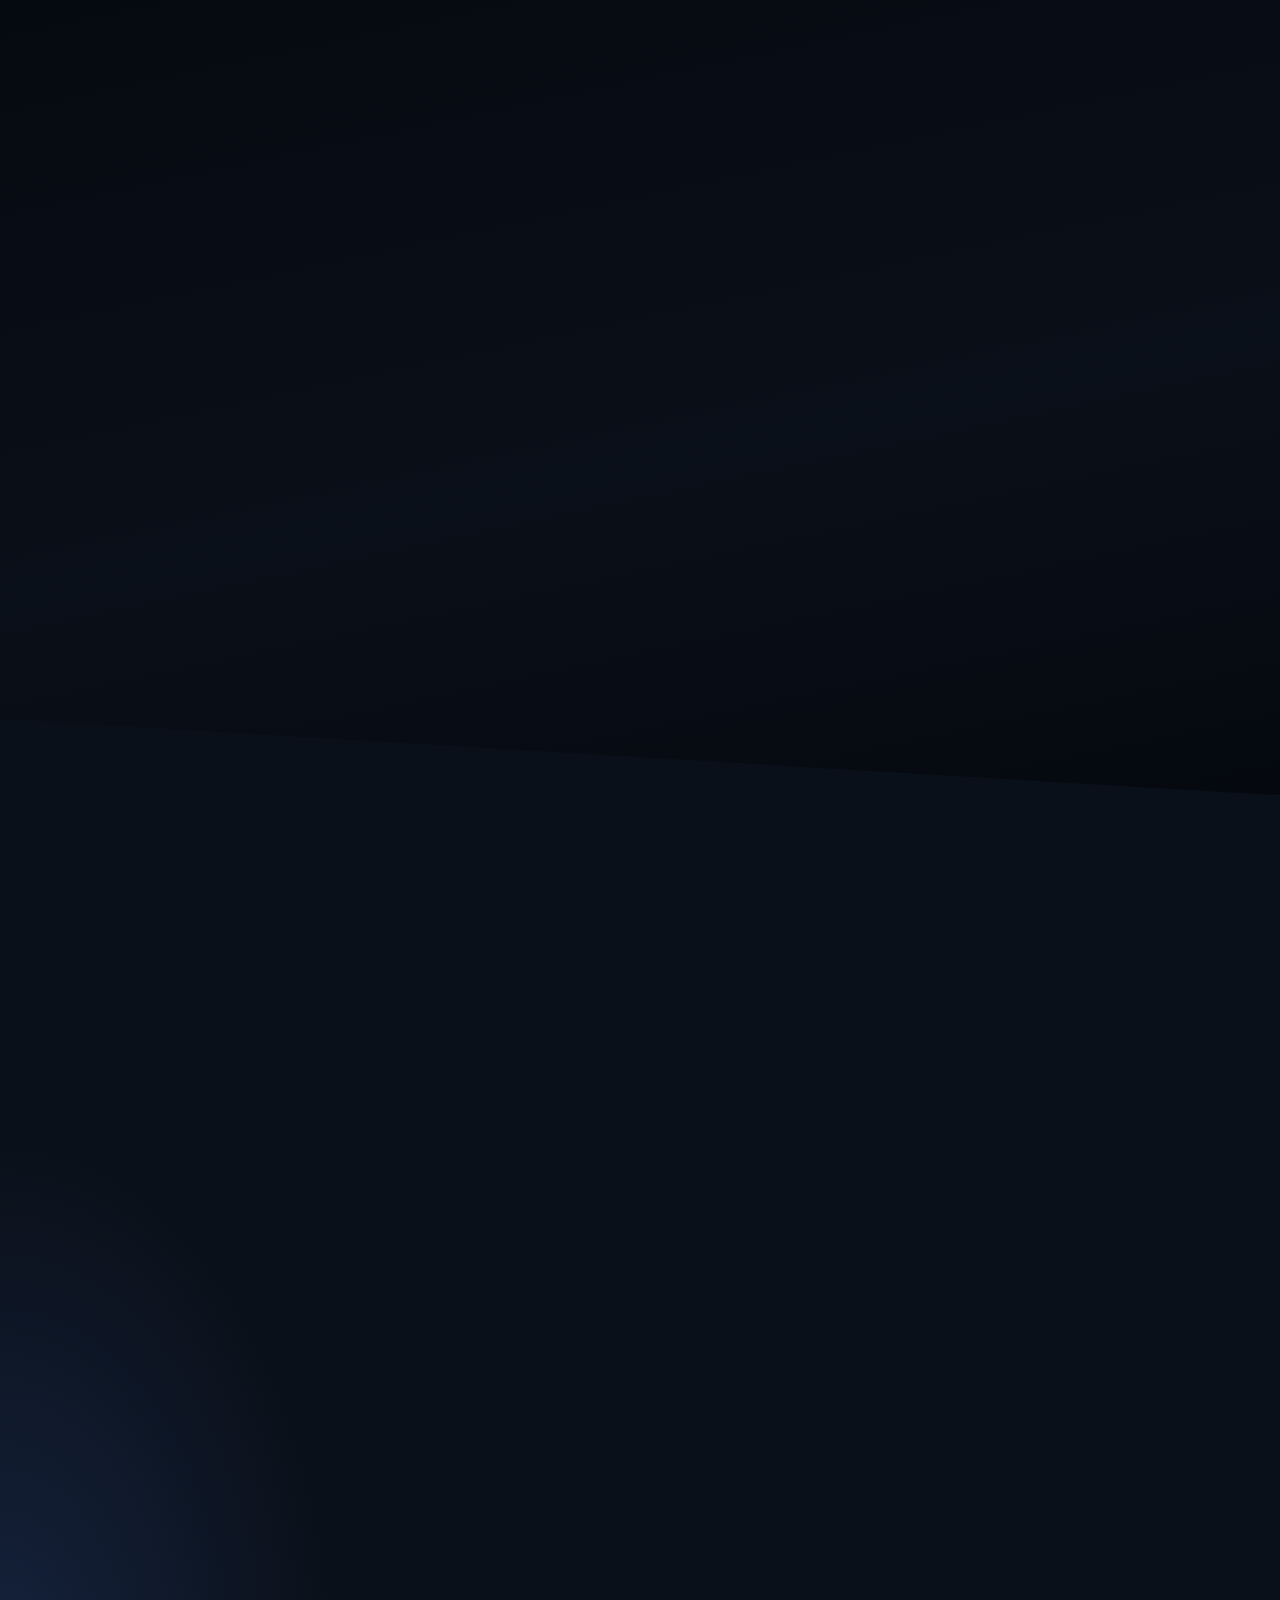
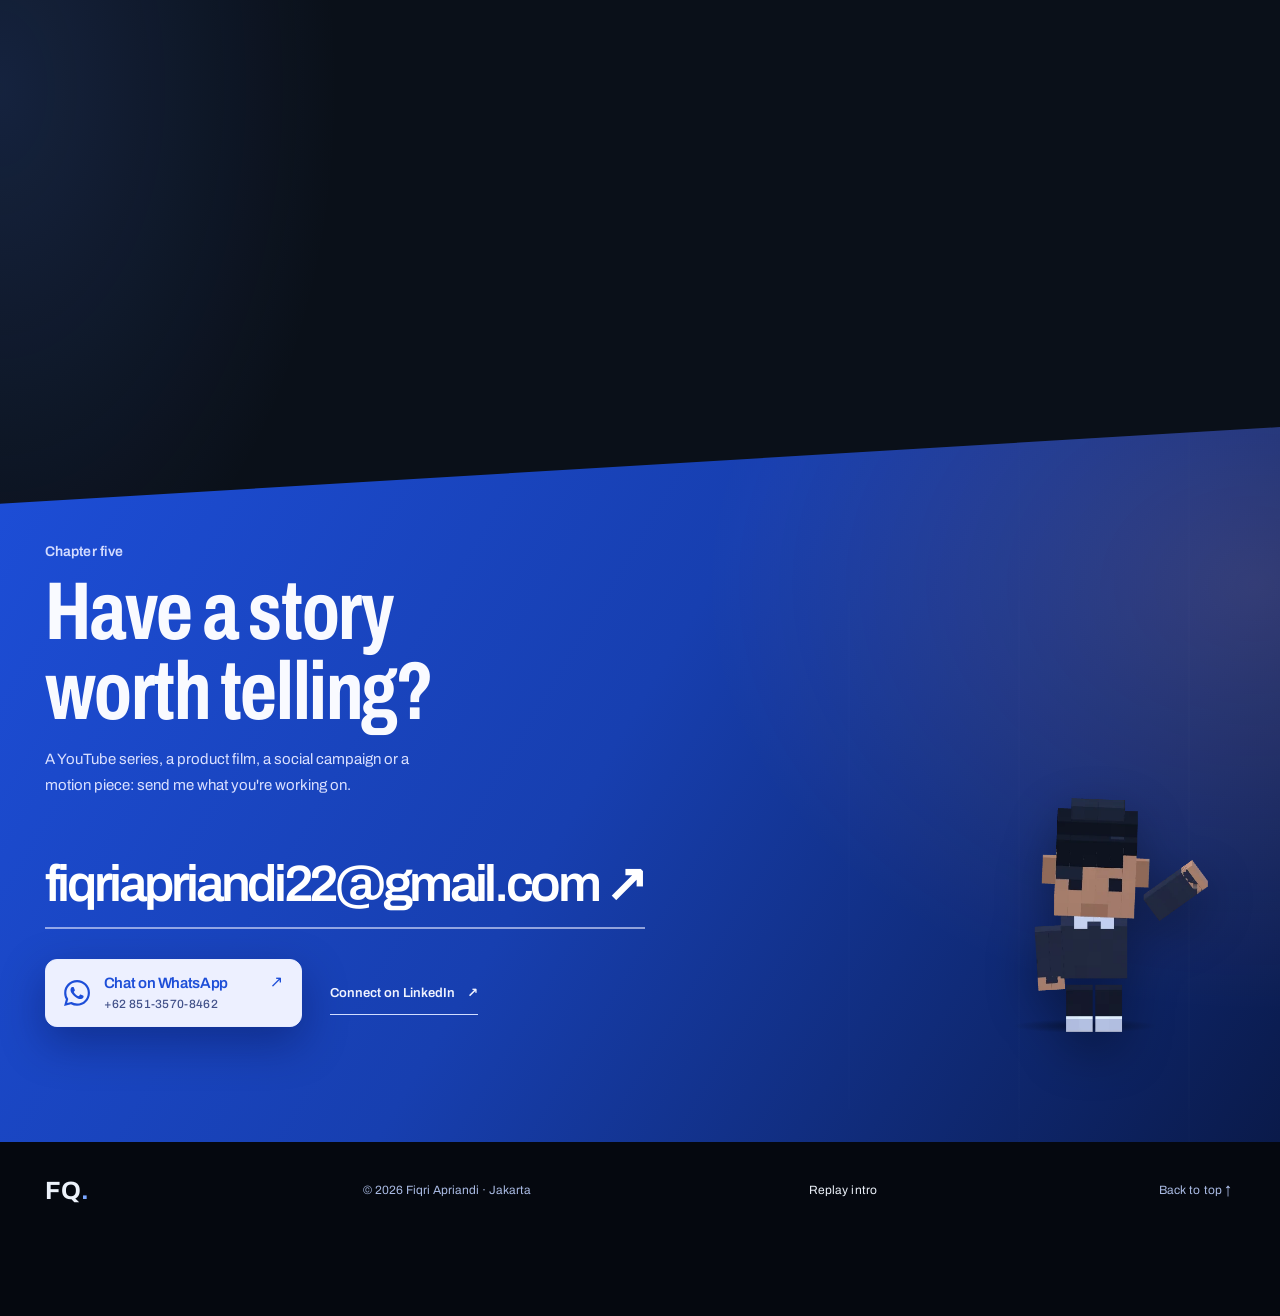
==== commit cd4fdd88: "About: Astronacci role ended, timeline reads 2024 to 2026 Co-Authored-By: Claude Opus 5.5 <noreply@a" ====
--- a/index.html
+++ b/index.html
@@ -501,7 +501,7 @@
       </div>
       <p class="fq-studio__note" id="fq-studio-note" aria-live="polite"><strong>On the timeline.</strong> Cut by cut, finding the rhythm.</p>
     </div>
-  </div><div class="reveal"><p>I'm Fiqri, a video editor and motion graphics designer. When I cut, I'm thinking about what the viewer will <em>feel</em> at each edit.</p><p class="muted">I've worked on storytelling pieces, promos, motion visuals and cinematic edits with production teams in Indonesia, and remotely with a team in Singapore.</p><div class="career"><div class="career-item"><span>2024 to now</span><strong>PT Astronacci International · Video Designer</strong></div><div class="career-item"><span>2023 to 2024</span><strong>Logistics 9 Pte Ltd · Video Editor (Remote)</strong></div><div class="career-item"><span>2020 to 2022</span><strong>CIO Academy · Video Editor & Graphic Designer</strong></div></div></div></div><div class="ai-note reveal"><h3 class="ai-note__title">Working with AI</h3><p>AI is part of my toolkit, not a stand-in for taste. It lets me generate footage that could never be filmed on the budget or the deadline: impossible establishing shots, extra B-roll, effects plates, and quick previs to test an idea before anyone picks up a camera.</p><p>It also takes the slow, technical passes: masks and rotoscoping, cleanup, upscaling, transcripts and rough subtitles.</p><p class="muted">That is how a video that once looked impossible gets made, and fast. The story, the timing and the final cut stay with me.</p></div></div></section>
+  </div><div class="reveal"><p>I'm Fiqri, a video editor and motion graphics designer. When I cut, I'm thinking about what the viewer will <em>feel</em> at each edit.</p><p class="muted">I've worked on storytelling pieces, promos, motion visuals and cinematic edits with production teams in Indonesia, and remotely with a team in Singapore.</p><div class="career"><div class="career-item"><span>2024 to 2026</span><strong>PT Astronacci International · Video Designer</strong></div><div class="career-item"><span>2023 to 2024</span><strong>Logistics 9 Pte Ltd · Video Editor (Remote)</strong></div><div class="career-item"><span>2020 to 2022</span><strong>CIO Academy · Video Editor & Graphic Designer</strong></div></div></div></div><div class="ai-note reveal"><h3 class="ai-note__title">Working with AI</h3><p>AI is part of my toolkit, not a stand-in for taste. It lets me generate footage that could never be filmed on the budget or the deadline: impossible establishing shots, extra B-roll, effects plates, and quick previs to test an idea before anyone picks up a camera.</p><p>It also takes the slow, technical passes: masks and rotoscoping, cleanup, upscaling, transcripts and rough subtitles.</p><p class="muted">That is how a video that once looked impossible gets made, and fast. The story, the timing and the final cut stay with me.</p></div></div></section>
 <div class="fq-cut" data-dir="left" aria-hidden="true"><i class="fq-cut__plane"></i></div>
 <section class="section contact" id="contact"><div class="shell"><button class="fq-cameo fq-cameo--contact" type="button" aria-label="Pause mini Fiqri" aria-pressed="false"><img src="assets/cameos/wave-0.webp" width="482" height="526" alt="" loading="lazy" decoding="async" data-cameo="wave"></button><span class="eyebrow chapter-mark">Chapter five</span><h2>Have a story<br>worth telling?</h2><p class="section-lead muted">A YouTube series, a product film, a social campaign or a motion piece: send me what you're working on.</p><a class="mail" href="mailto:fiqriapriandi22@gmail.com?subject=Let's%20collaborate">fiqriapriandi22@gmail.com ↗</a><div class="contact-connect" aria-label="Additional contact options">
 <a class="whatsapp-contact" href="https://wa.me/6285135708462?text=Hi%20Fiqri%2C%20I%20saw%20your%20portfolio%20and%20would%20like%20to%20discuss%20a%20project." target="_blank" rel="noopener noreferrer" aria-label="Chat with Fiqri on WhatsApp, plus 62 851 3570 8462">
